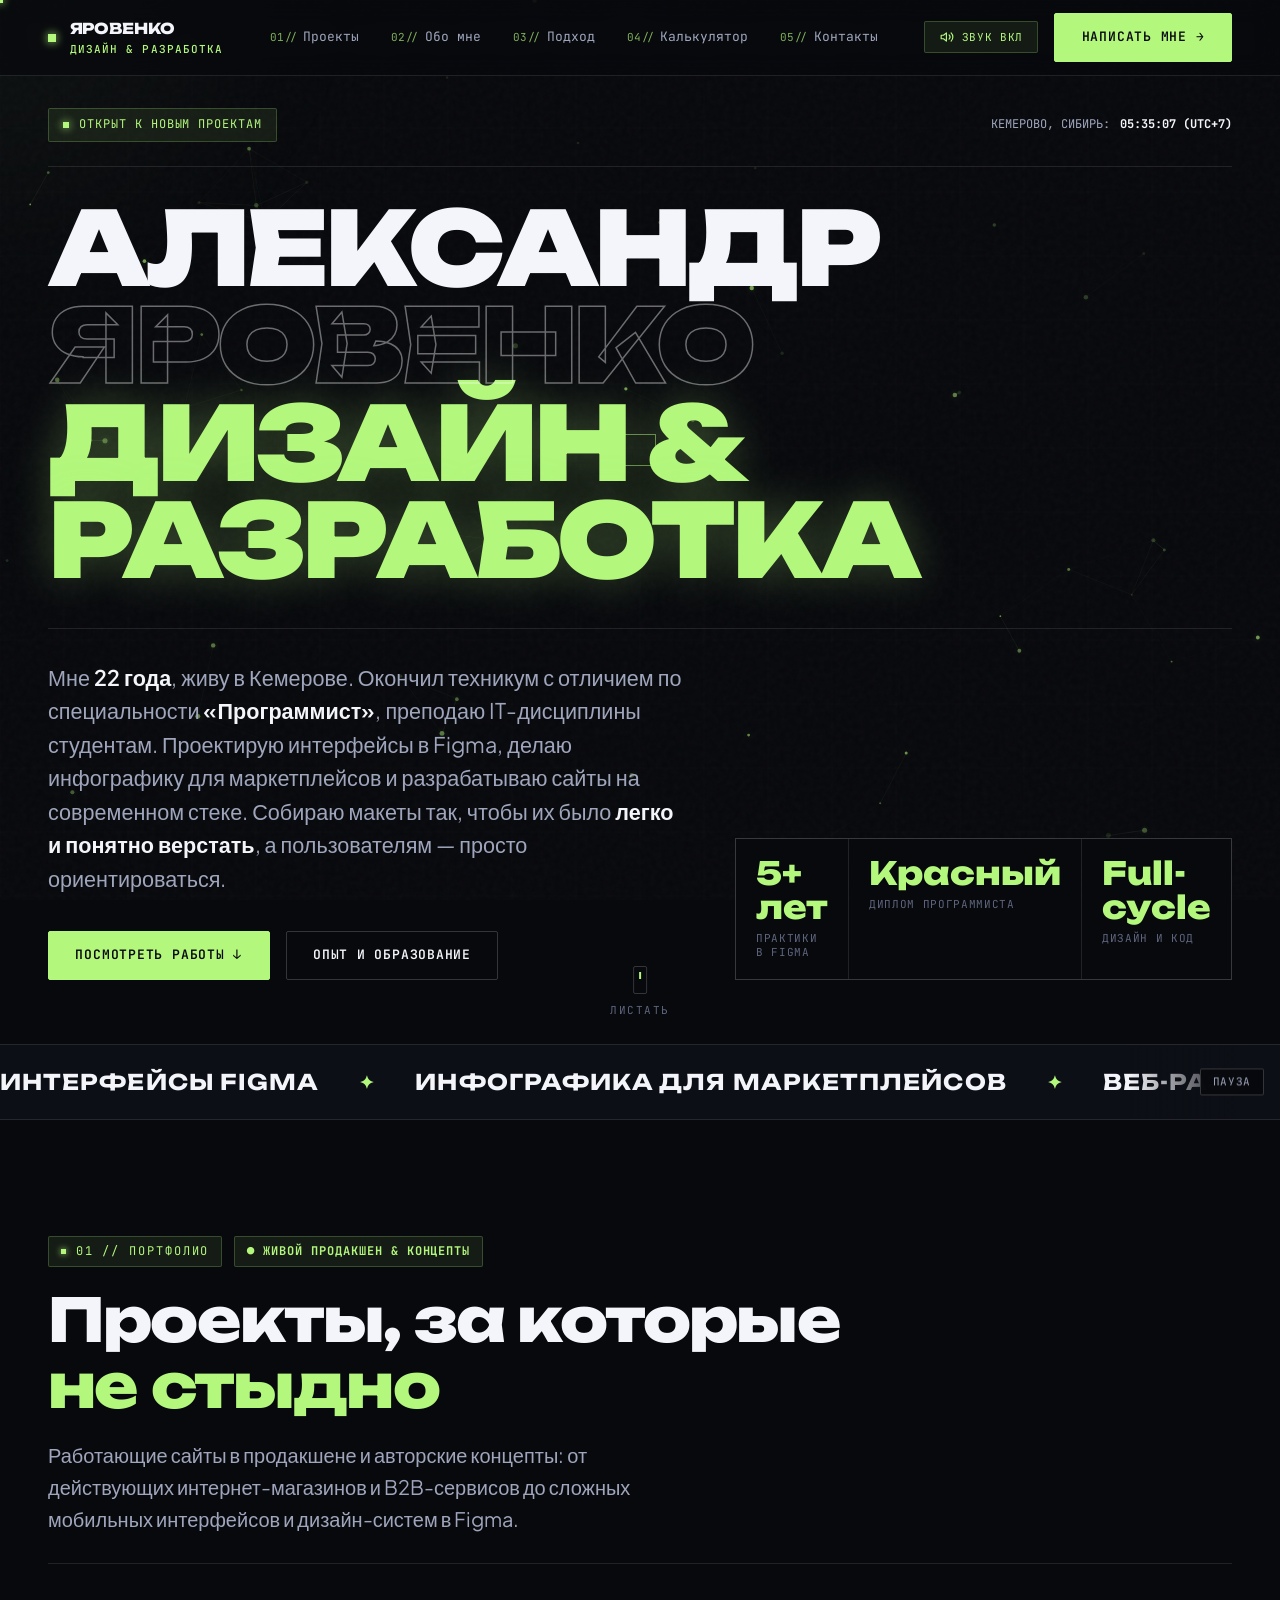
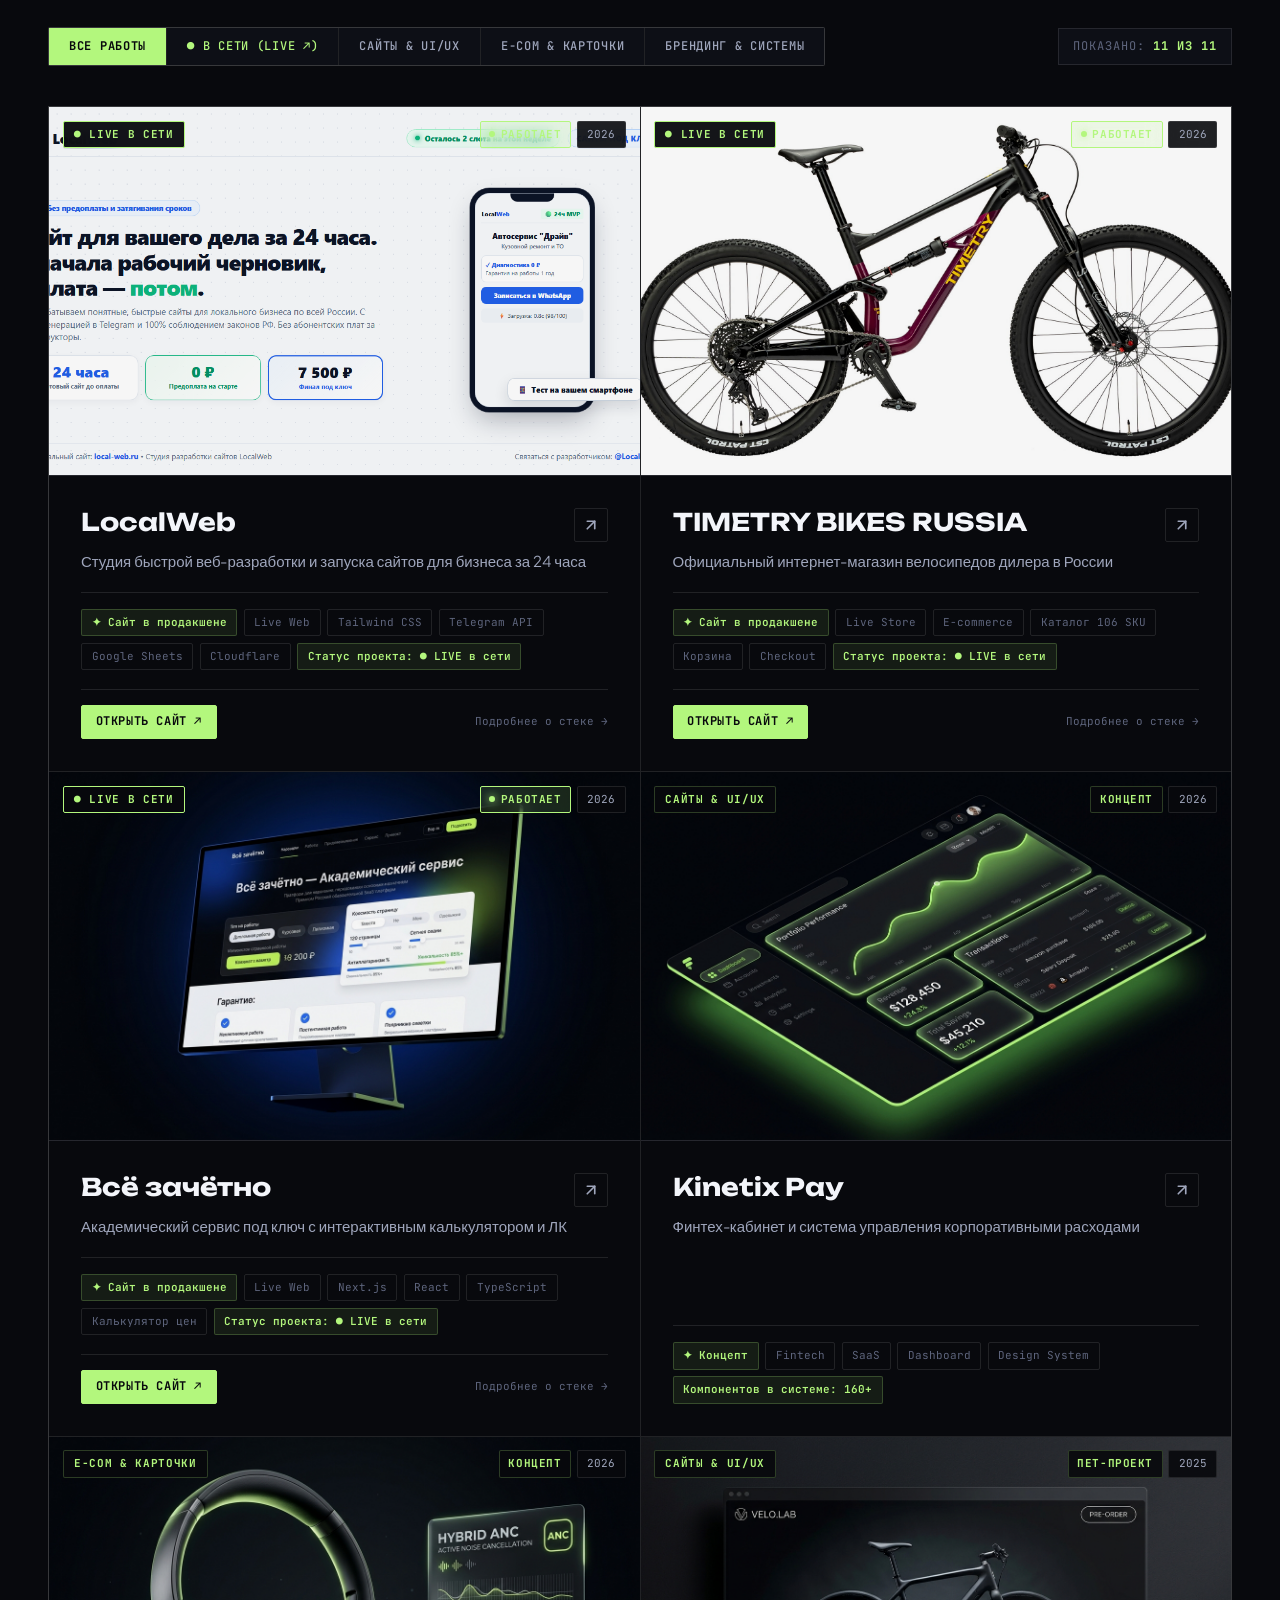
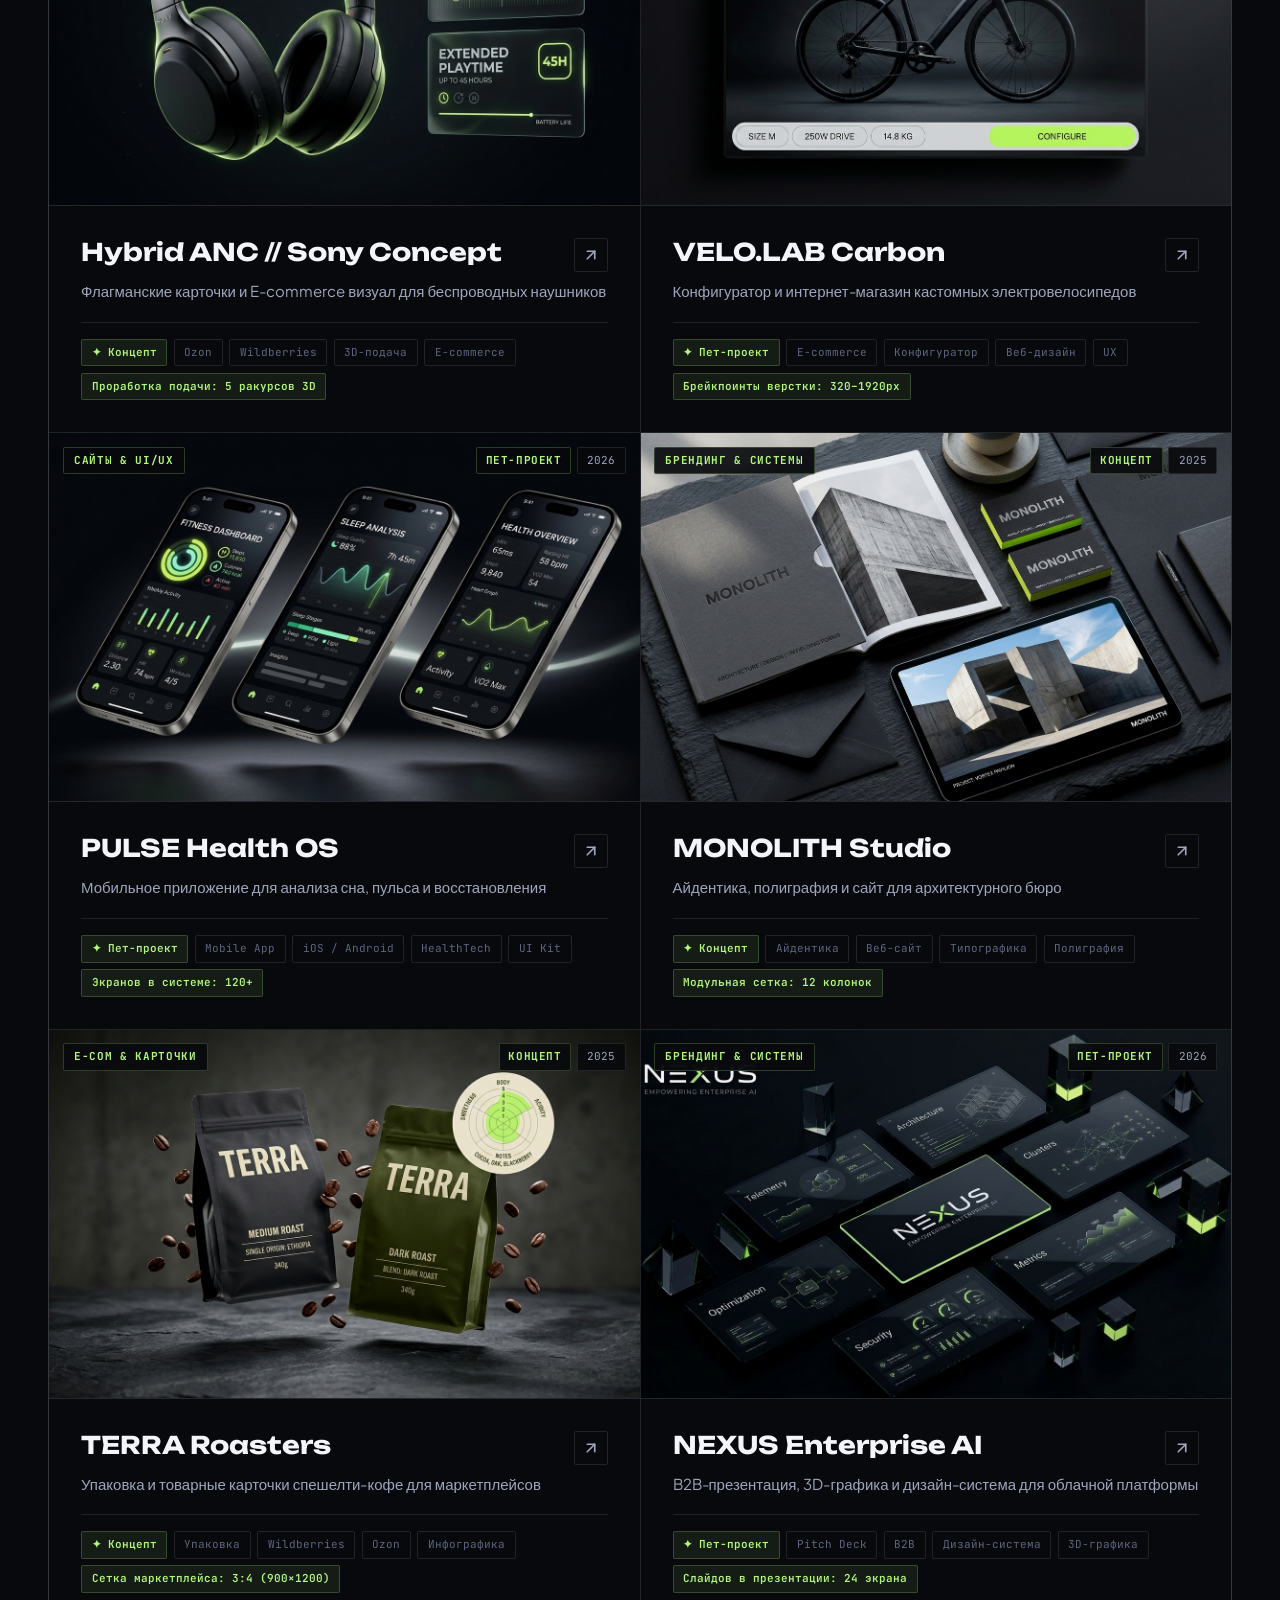
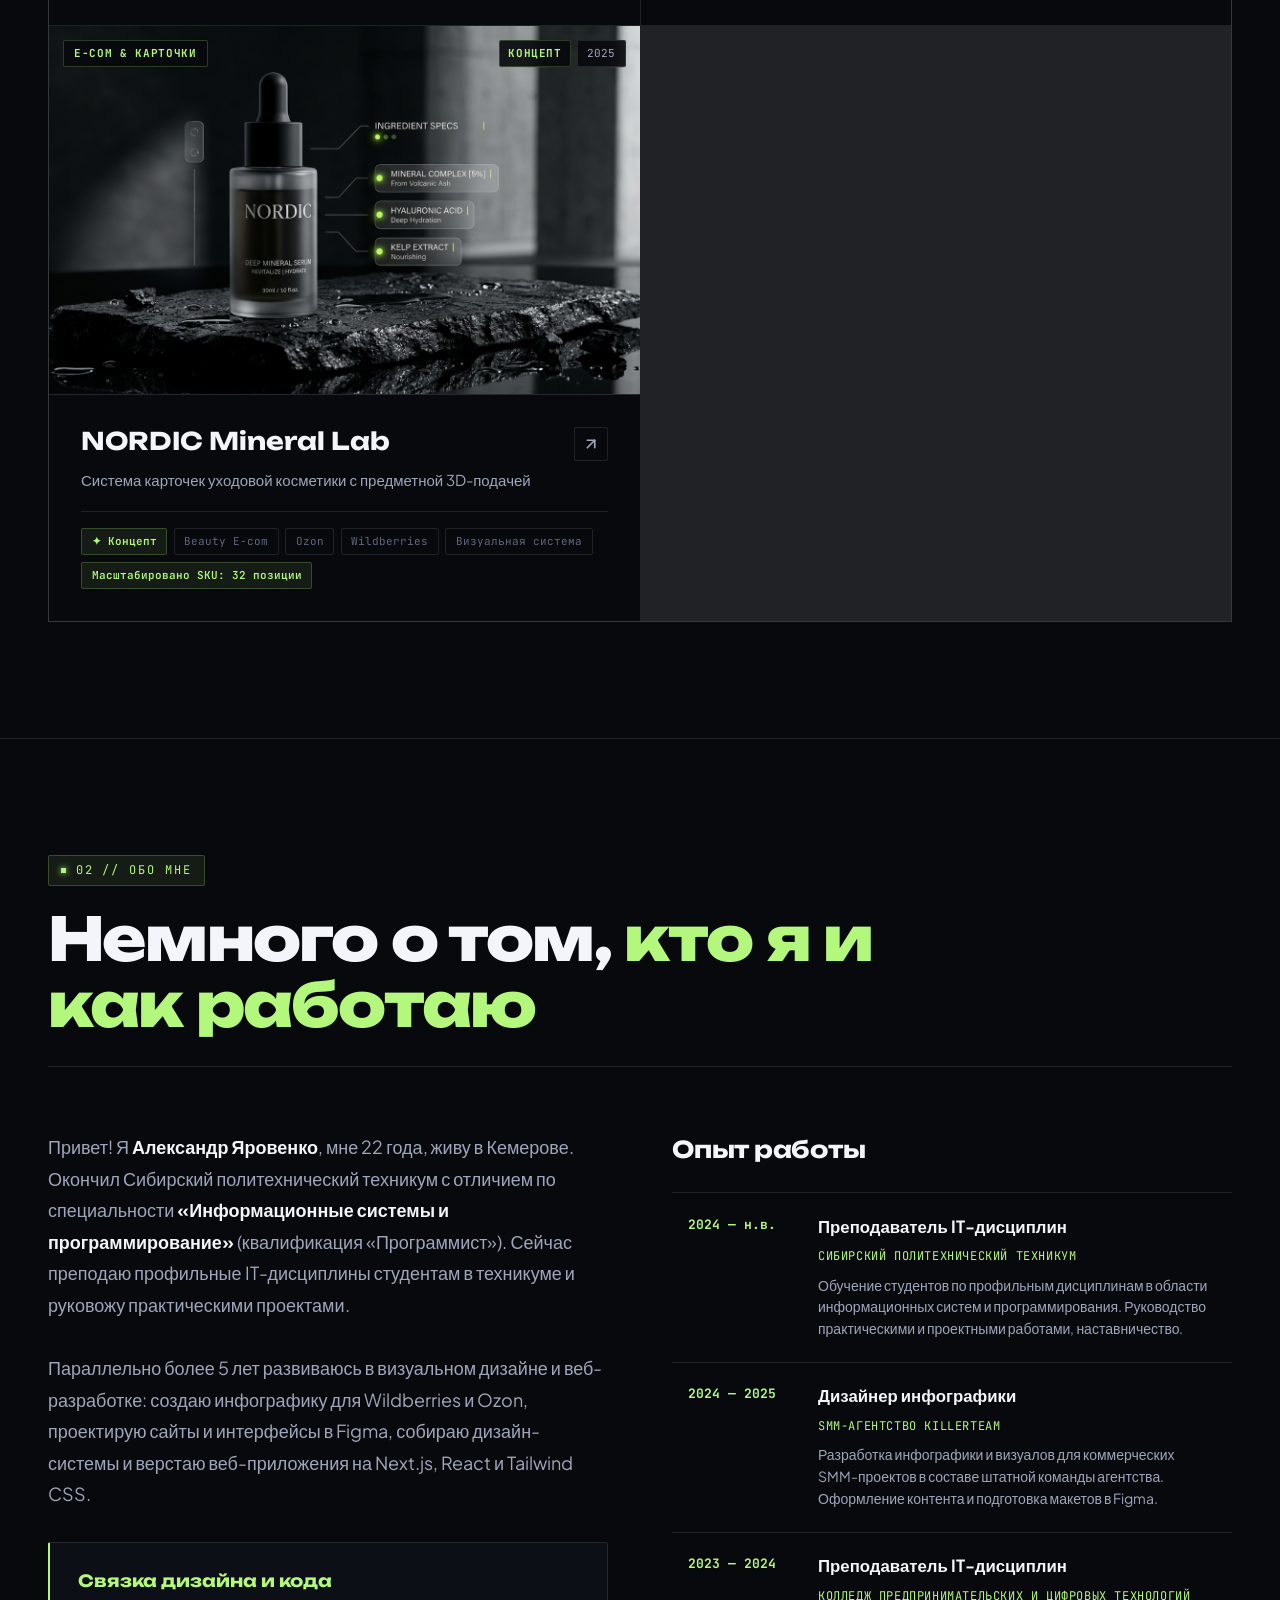
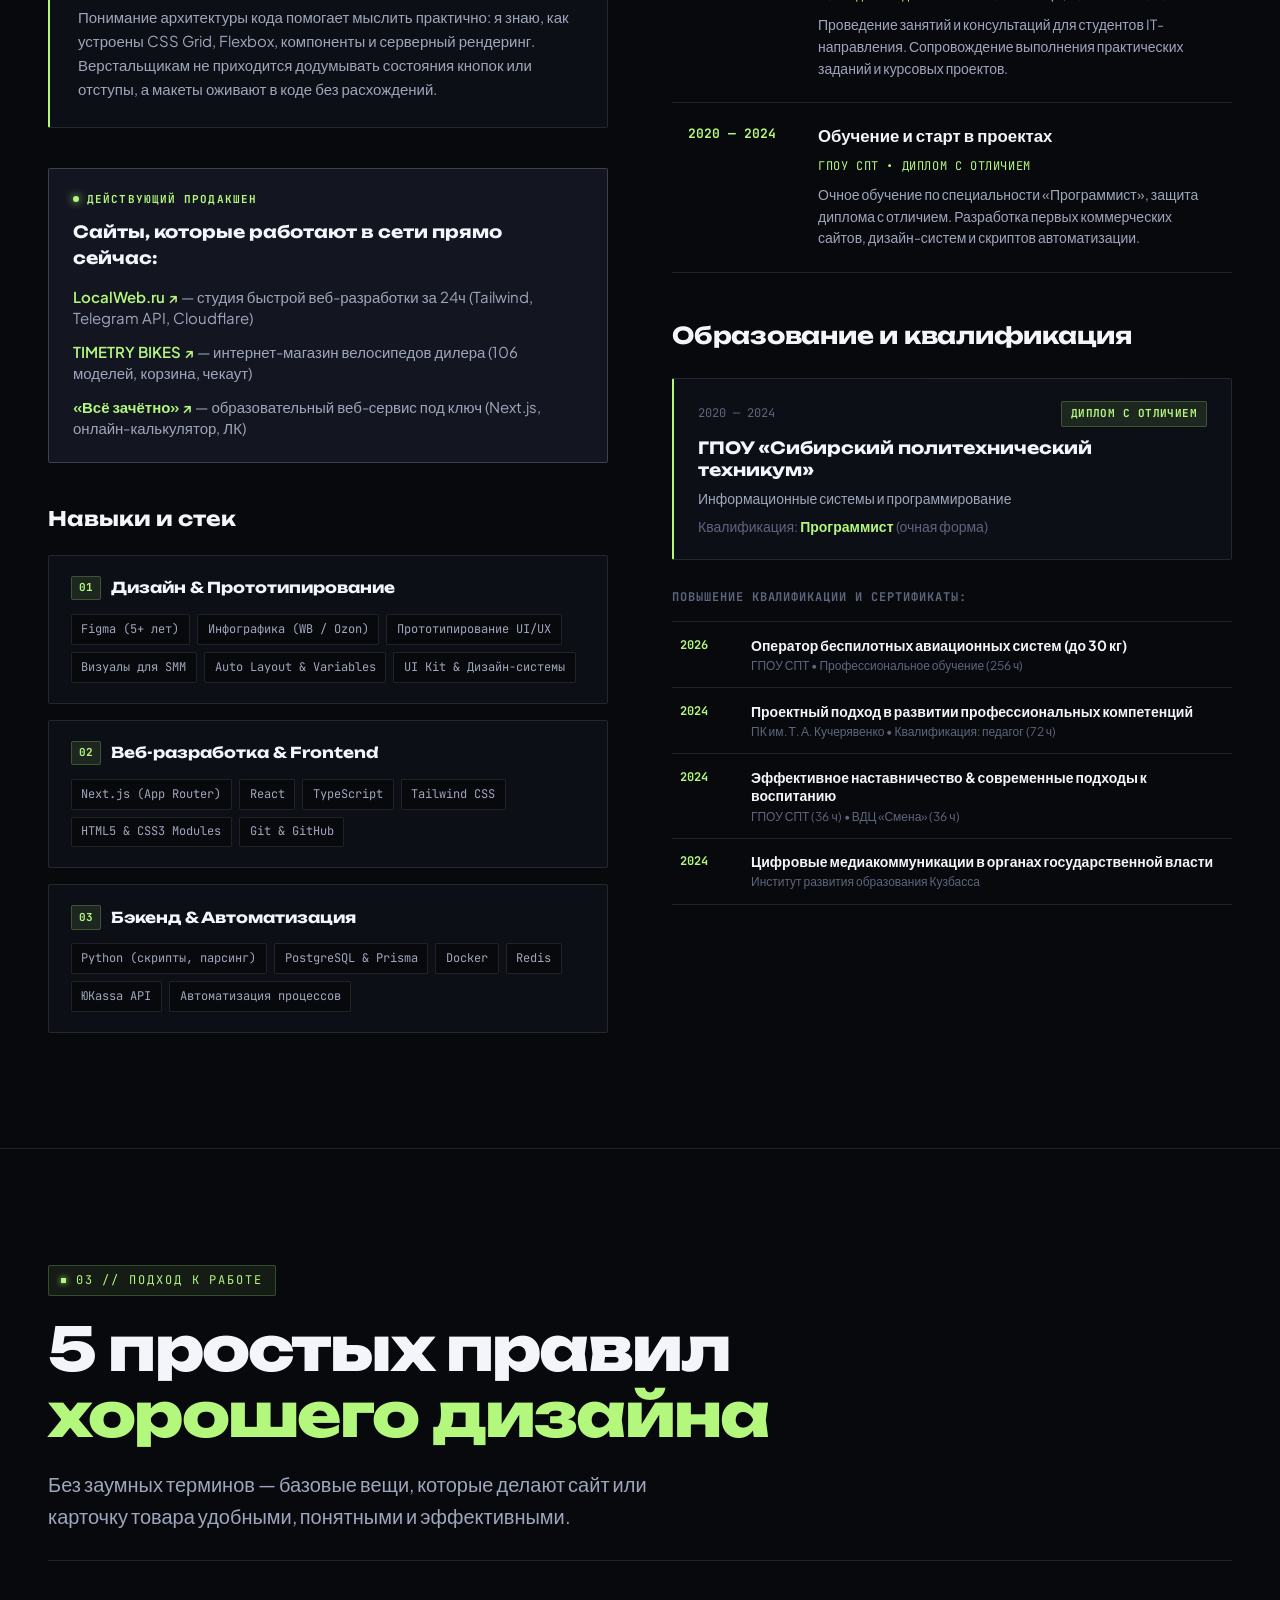
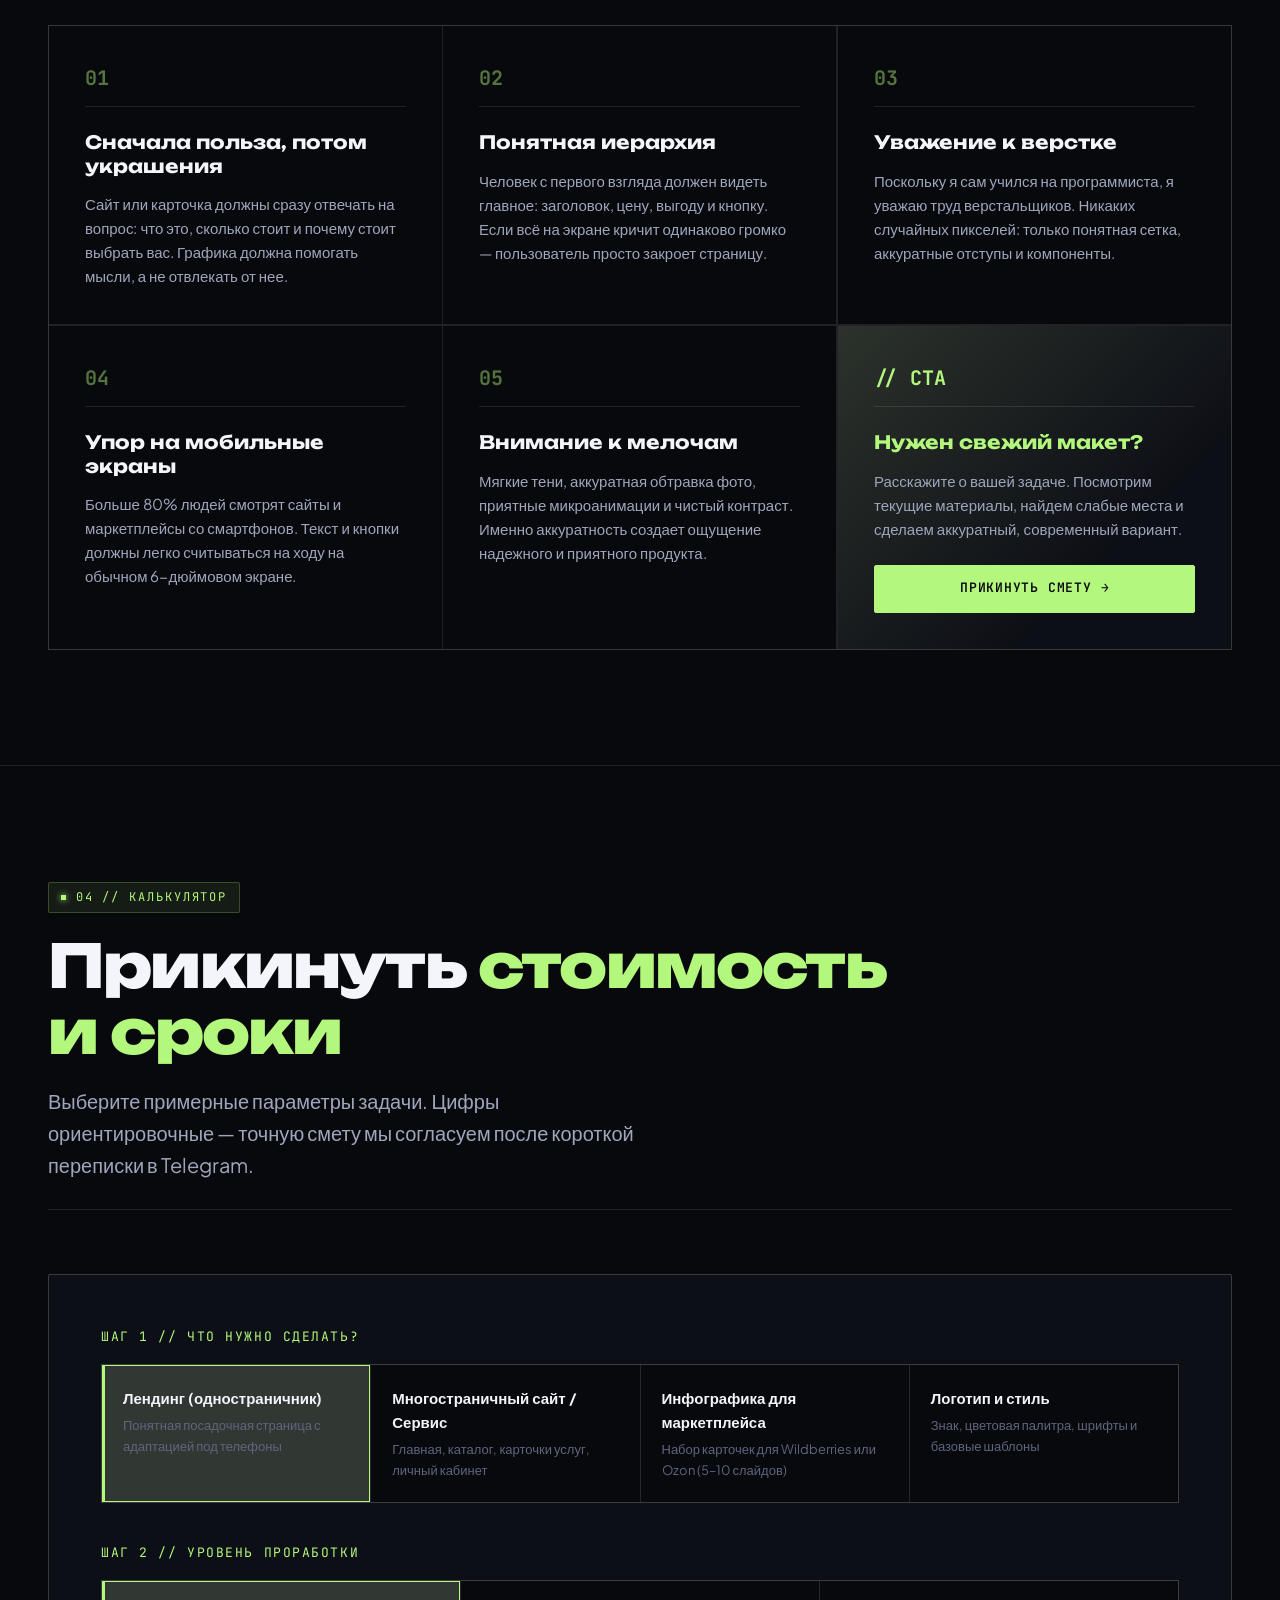
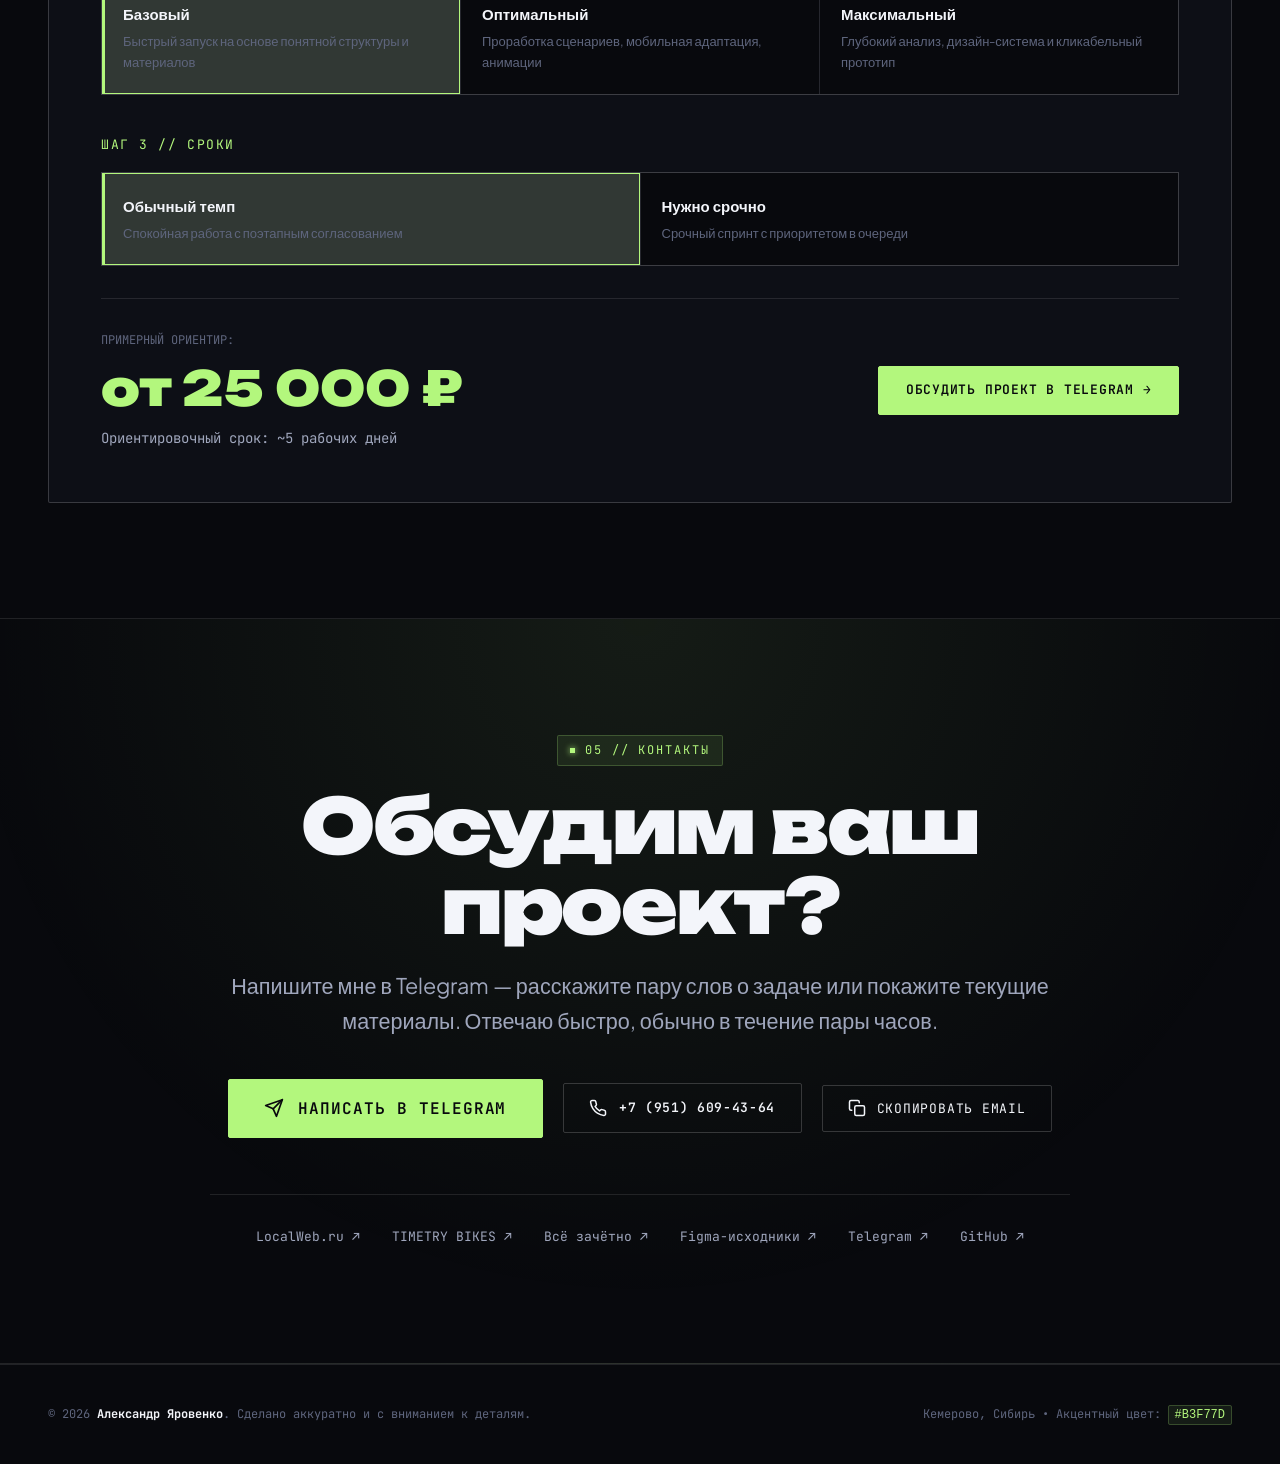
==== index.html @ 6d55c2ad "feat: integrate official resume data (experience, education, skills, contacts)" ====
<!DOCTYPE html>
<html lang="ru">
<head>
  <meta charset="UTF-8">
  <meta name="viewport" content="width=device-width, initial-scale=1.0">
  <title>Александр Яровенко — Дизайн &amp; Веб-разработка</title>
  <meta name="description" content="Портфолио Александра Яровенко (22 года, Кемерово). Проектирование интерфейсов в Figma, инфографика для маркетплейсов и веб-разработка на Next.js &amp; React. Диплом программиста с отличием.">
  <meta name="keywords" content="Александр Яровенко, веб-дизайн, разработка сайтов, Figma, инфографика маркетплейсы, Wildberries, Ozon, Next.js, React, UI UX">
  <meta name="theme-color" content="#08090D">
  
  <!-- Open Graph -->
  <meta property="og:title" content="Александр Яровенко — Дизайн &amp; Веб-разработка">
  <meta property="og:description" content="Проектирование интерфейсов в Figma, инфографика для маркетплейсов и веб-разработка на Next.js &amp; React. Действующие сайты в сети.">
  <meta property="og:type" content="website">

  <!-- Stylesheets -->
  <link rel="stylesheet" href="styles/main.css">
  <link rel="stylesheet" href="styles/components.css">
  <link rel="stylesheet" href="styles/animations.css">

  <!-- Favicon SVG -->
  <link rel="icon" type="image/svg+xml" href="data:image/svg+xml,%3Csvg xmlns='http://www.w3.org/2000/svg' viewBox='0 0 32 32'%3E%3Crect width='32' height='32' rx='2' fill='%2308090D' stroke='%23B3F77D' stroke-opacity='0.4'/%3E%3Crect x='10' y='10' width='12' height='12' fill='%23B3F77D'/%3E%3C/svg%3E">
</head>
<body>

  <!-- Scroll Progress Indicator -->
  <div class="scroll-progress" id="scroll-progress" aria-hidden="true"></div>

  <!-- Background Interactive Canvas & Ambience -->
  <canvas id="bg-canvas"></canvas>
  <div class="noise-overlay" aria-hidden="true"></div>
  <div class="ambient-glow" aria-hidden="true"></div>

  <!-- Custom Cursor Elements -->
  <div class="cursor-dot" aria-hidden="true"></div>
  <div class="cursor-outline" aria-hidden="true"></div>

  <div class="page-wrapper">

    <!-- 1. Site Header -->
    <header class="site-header">
      <div class="container header-container">
        <a href="#hero" class="brand-logo" aria-label="Александр Яровенко">
          <span class="brand-dot" aria-hidden="true"></span>
          <div class="brand-text">
            <span class="brand-name">ЯРОВЕНКО</span>
            <span class="brand-role">ДИЗАЙН &amp; РАЗРАБОТКА</span>
          </div>
        </a>

        <nav class="desktop-nav" aria-label="Основная навигация">
          <ul class="nav-menu">
            <li><a href="#works" class="nav-link"><span class="nav-num">01//</span>Проекты</a></li>
            <li><a href="#about" class="nav-link"><span class="nav-num">02//</span>Обо мне</a></li>
            <li><a href="#principles" class="nav-link"><span class="nav-num">03//</span>Подход</a></li>
            <li><a href="#calculator" class="nav-link"><span class="nav-num">04//</span>Калькулятор</a></li>
            <li><a href="#contact" class="nav-link"><span class="nav-num">05//</span>Контакты</a></li>
          </ul>
        </nav>

        <div class="header-actions">
          <button type="button" class="sfx-btn" id="sfx-toggle" aria-label="Переключить звуковые эффекты" aria-pressed="true">
            <svg width="14" height="14" viewBox="0 0 24 24" fill="none" stroke="currentColor" stroke-width="2" stroke-linecap="round" stroke-linejoin="round">
              <polygon points="11 5 6 9 2 9 2 15 6 15 11 19 11 5"></polygon>
              <path d="M15.54 8.46a5 5 0 0 1 0 7.07"></path>
              <path d="M19.07 4.93a10 10 0 0 1 0 14.14"></path>
            </svg>
            <span class="sfx-state">ЗВУК ВКЛ</span>
          </button>

          <a href="#contact" class="btn btn-primary">Написать мне →</a>

          <button type="button" class="mobile-nav-toggle" aria-label="Открыть мобильное меню" aria-expanded="false">
            <span></span>
            <span></span>
            <span></span>
          </button>
        </div>
      </div>
    </header>

    <!-- 2. Hero Section -->
    <section class="hero-section" id="hero">
      <div class="container">
        
        <div class="hero-meta-bar reveal-init">
          <div class="status-badge">
            <span class="status-dot"></span>
            <span>ОТКРЫТ К НОВЫМ ПРОЕКТАМ</span>
          </div>
          <div class="time-badge">
            <span>КЕМЕРОВО, СИБИРЬ:</span>
            <span class="time-val" id="live-time">Загрузка...</span>
          </div>
        </div>

        <div class="hero-title-wrap reveal-init delay-1">
          <h1 class="hero-headline">
            <span class="hero-line">АЛЕКСАНДР</span>
            <span class="hero-line outline-text glitch-hover" data-text="ЯРОВЕНКО">ЯРОВЕНКО</span>
            <span class="hero-line accent-text">ДИЗАЙН &amp; РАЗРАБОТКА</span>
          </h1>
        </div>

        <div class="hero-desc-grid reveal-init delay-2">
          <div class="hero-bio-col">
            <p class="hero-bio">
              Мне <strong>22 года</strong>, живу в Кемерове. Окончил техникум с отличием по специальности <strong>«Программист»</strong>, преподаю IT-дисциплины студентам. Проектирую интерфейсы в Figma, делаю инфографику для маркетплейсов и разрабатываю сайты на современном стеке. Собираю макеты так, чтобы их было <strong>легко и понятно верстать</strong>, а пользователям — просто ориентироваться.
            </p>
            <div class="hero-actions">
              <a href="#works" class="btn btn-primary">Посмотреть работы ↓</a>
              <a href="#about" class="btn btn-secondary">Опыт и образование</a>
            </div>
          </div>

          <div class="hero-stats-col">
            <div class="hero-stats-row">
              <div class="stat-item">
                <span class="stat-value">5+ лет</span>
                <span class="stat-label">Практики в Figma</span>
              </div>
              <div class="stat-item">
                <span class="stat-value">Красный</span>
                <span class="stat-label">Диплом программиста</span>
              </div>
              <div class="stat-item">
                <span class="stat-value">Full-cycle</span>
                <span class="stat-label">Дизайн и код</span>
              </div>
            </div>
          </div>
        </div>

        <div class="scroll-indicator" aria-hidden="true">
          <div class="mouse-icon">
            <div class="mouse-wheel"></div>
          </div>
          <span>ЛИСТАТЬ</span>
        </div>

      </div>
    </section>

    <!-- 3. Infinite Marquee Ticker -->
    <div class="marquee-container" id="marquee-container">
      <div class="marquee-track" aria-hidden="true">
        <div class="marquee-item">ИНТЕРФЕЙСЫ FIGMA <span class="separator">✦</span></div>
        <div class="marquee-item">ИНФОГРАФИКА ДЛЯ МАРКЕТПЛЕЙСОВ <span class="separator">✦</span></div>
        <div class="marquee-item">ВЕБ-РАЗРАБОТКА NEXT.JS &amp; REACT <span class="separator">✦</span></div>
        <div class="marquee-item">E-COMMERCE &amp; САЙТЫ <span class="separator">✦</span></div>
        <div class="marquee-item">АВТОМАТИЗАЦИЯ НА PYTHON <span class="separator">✦</span></div>
        <div class="marquee-item">ПРЕПОДАВАНИЕ IT-ДИСЦИПЛИН <span class="separator">✦</span></div>
        <div class="marquee-item">ПОНИМАНИЕ ВЕРСТКИ И БЭКЕНДА <span class="separator">✦</span></div>
        <!-- Duplicate for loop -->
        <div class="marquee-item">ИНТЕРФЕЙСЫ FIGMA <span class="separator">✦</span></div>
        <div class="marquee-item">ИНФОГРАФИКА ДЛЯ МАРКЕТПЛЕЙСОВ <span class="separator">✦</span></div>
        <div class="marquee-item">ВЕБ-РАЗРАБОТКА NEXT.JS &amp; REACT <span class="separator">✦</span></div>
        <div class="marquee-item">E-COMMERCE &amp; САЙТЫ <span class="separator">✦</span></div>
        <div class="marquee-item">АВТОМАТИЗАЦИЯ НА PYTHON <span class="separator">✦</span></div>
        <div class="marquee-item">ПРЕПОДАВАНИЕ IT-ДИСЦИПЛИН <span class="separator">✦</span></div>
        <div class="marquee-item">ПОНИМАНИЕ ВЕРСТКИ И БЭКЕНДА <span class="separator">✦</span></div>
      </div>
      <button type="button" class="marquee-pause-btn" id="marquee-toggle" aria-label="Поставить бегущую строку на паузу">Пауза</button>
    </div>

    <!-- 4. Selected Works -->
    <section class="section" id="works">
      <div class="container">
        
        <div class="section-header reveal-init">
          <div class="section-tag-row">
            <span class="section-tag">01 // Портфолио</span>
            <span class="portfolio-type-pill live-pill">● Живой продакшен &amp; Концепты</span>
          </div>
          <h2 class="section-title">Проекты, за которые <span class="text-accent">не стыдно</span></h2>
          <p class="section-subtitle">
            Работающие сайты в продакшене и авторские концепты: от действующих интернет-магазинов и B2B-сервисов до сложных мобильных интерфейсов и дизайн-систем в Figma.
          </p>
        </div>

        <div class="portfolio-controls reveal-init delay-1">
          <div class="filter-group" role="tablist" aria-label="Фильтрация проектов">
            <button type="button" class="filter-btn active" data-filter="all" role="tab" aria-selected="true">Все работы</button>
            <button type="button" class="filter-btn filter-btn-live" data-filter="live" role="tab" aria-selected="false">● В сети (Live ↗)</button>
            <button type="button" class="filter-btn" data-filter="ui-ux" role="tab" aria-selected="false">Сайты &amp; UI/UX</button>
            <button type="button" class="filter-btn" data-filter="infographics" role="tab" aria-selected="false">E-com &amp; Карточки</button>
            <button type="button" class="filter-btn" data-filter="branding" role="tab" aria-selected="false">Брендинг &amp; Системы</button>
          </div>

          <div class="portfolio-counter">
            Показано: <strong id="visible-count">11 из 11</strong>
          </div>
        </div>

        <!-- Cards Grid populated by JavaScript -->
        <div class="works-grid reveal-init delay-2" id="works-container">
          <!-- Populated from scripts/data.js -->
        </div>

      </div>
    </section>

    <!-- 5. About & Background Section -->
    <section class="section" id="about">
      <div class="container">
        
        <div class="section-header reveal-init">
          <span class="section-tag">02 // Обо мне</span>
          <h2 class="section-title">Немного о том, <span class="text-accent">кто я и как работаю</span></h2>
        </div>

        <div class="about-grid">
          
          <div class="about-left-col reveal-init">
            <p class="about-bio-text">
              Привет! Я <strong>Александр Яровенко</strong>, мне 22 года, живу в Кемерове. Окончил Сибирский политехнический техникум с отличием по специальности <strong>«Информационные системы и программирование»</strong> (квалификация «Программист»). Сейчас преподаю профильные IT-дисциплины студентам в техникуме и руковожу практическими проектами.
            </p>
            <p class="about-bio-text">
              Параллельно более 5 лет развиваюсь в визуальном дизайне и веб-разработке: создаю инфографику для Wildberries и Ozon, проектирую сайты и интерфейсы в Figma, собираю дизайн-системы и верстаю веб-приложения на Next.js, React и Tailwind CSS.
            </p>

            <div class="tech-edge-box">
              <h4>Связка дизайна и кода</h4>
              <p>
                Понимание архитектуры кода помогает мыслить практично: я знаю, как устроены CSS Grid, Flexbox, компоненты и серверный рендеринг. Верстальщикам не приходится додумывать состояния кнопок или отступы, а макеты оживают в коде без расхождений.
              </p>
            </div>

            <!-- Live Projects Highlight Box -->
            <div class="live-projects-box">
              <div class="live-box-header">
                <span class="live-dot"></span>
                <span class="live-box-badge">ДЕЙСТВУЮЩИЙ ПРОДАКШЕН</span>
              </div>
              <h4>Сайты, которые работают в сети прямо сейчас:</h4>
              <ul class="live-sites-list">
                <li>
                  <a href="https://local-web.ru/" target="_blank" rel="noopener noreferrer">
                    <strong>LocalWeb.ru ↗</strong> — студия быстрой веб-разработки за 24ч (Tailwind, Telegram API, Cloudflare)
                  </a>
                </li>
                <li>
                  <a href="https://local-web.ru/timetry/index.html" target="_blank" rel="noopener noreferrer">
                    <strong>TIMETRY BIKES ↗</strong> — интернет-магазин велосипедов дилера (106 моделей, корзина, чекаут)
                  </a>
                </li>
                <li>
                  <a href="https://vse-zachetno-mrrebrik.msk1.amvera.tech/" target="_blank" rel="noopener noreferrer">
                    <strong>«Всё зачётно» ↗</strong> — образовательный веб-сервис под ключ (Next.js, онлайн-калькулятор, ЛК)
                  </a>
                </li>
              </ul>
            </div>

            <!-- Real Skills & Tech Stack -->
            <div class="skills-block">
              <h4 class="section-subheading">Навыки и стек</h4>
              <div class="skills-categories-grid">
                
                <div class="skill-cat-card">
                  <div class="skill-cat-header">
                    <span class="skill-cat-badge">01</span>
                    <span class="skill-cat-title">Дизайн &amp; Прототипирование</span>
                  </div>
                  <div class="skill-tags-cloud">
                    <span class="skill-tag-item">Figma (5+ лет)</span>
                    <span class="skill-tag-item">Инфографика (WB / Ozon)</span>
                    <span class="skill-tag-item">Прототипирование UI/UX</span>
                    <span class="skill-tag-item">Визуалы для SMM</span>
                    <span class="skill-tag-item">Auto Layout &amp; Variables</span>
                    <span class="skill-tag-item">UI Kit &amp; Дизайн-системы</span>
                  </div>
                </div>

                <div class="skill-cat-card">
                  <div class="skill-cat-header">
                    <span class="skill-cat-badge">02</span>
                    <span class="skill-cat-title">Веб-разработка &amp; Frontend</span>
                  </div>
                  <div class="skill-tags-cloud">
                    <span class="skill-tag-item">Next.js (App Router)</span>
                    <span class="skill-tag-item">React</span>
                    <span class="skill-tag-item">TypeScript</span>
                    <span class="skill-tag-item">Tailwind CSS</span>
                    <span class="skill-tag-item">HTML5 &amp; CSS3 Modules</span>
                    <span class="skill-tag-item">Git &amp; GitHub</span>
                  </div>
                </div>

                <div class="skill-cat-card">
                  <div class="skill-cat-header">
                    <span class="skill-cat-badge">03</span>
                    <span class="skill-cat-title">Бэкенд &amp; Автоматизация</span>
                  </div>
                  <div class="skill-tags-cloud">
                    <span class="skill-tag-item">Python (скрипты, парсинг)</span>
                    <span class="skill-tag-item">PostgreSQL &amp; Prisma</span>
                    <span class="skill-tag-item">Docker</span>
                    <span class="skill-tag-item">Redis</span>
                    <span class="skill-tag-item">ЮKassa API</span>
                    <span class="skill-tag-item">Автоматизация процессов</span>
                  </div>
                </div>

              </div>
            </div>
          </div>

          <div class="about-right-col reveal-init delay-1">
            <h3 class="about-col-title">
              Опыт работы
            </h3>

            <div class="awards-timeline">
              <div class="award-item">
                <span class="award-year">2024 — н.в.</span>
                <div class="award-details">
                  <h5>Преподаватель IT-дисциплин</h5>
                  <span class="award-company">Сибирский политехнический техникум</span>
                  <p class="award-desc">
                    Обучение студентов по профильным дисциплинам в области информационных систем и программирования. Руководство практическими и проектными работами, наставничество.
                  </p>
                </div>
              </div>

              <div class="award-item">
                <span class="award-year">2024 — 2025</span>
                <div class="award-details">
                  <h5>Дизайнер инфографики</h5>
                  <span class="award-company">SMM-агентство KillerTeam</span>
                  <p class="award-desc">
                    Разработка инфографики и визуалов для коммерческих SMM-проектов в составе штатной команды агентства. Оформление контента и подготовка макетов в Figma.
                  </p>
                </div>
              </div>

              <div class="award-item">
                <span class="award-year">2023 — 2024</span>
                <div class="award-details">
                  <h5>Преподаватель IT-дисциплин</h5>
                  <span class="award-company">Колледж предпринимательских и цифровых технологий</span>
                  <p class="award-desc">
                    Проведение занятий и консультаций для студентов IT-направления. Сопровождение выполнения практических заданий и курсовых проектов.
                  </p>
                </div>
              </div>

              <div class="award-item">
                <span class="award-year">2020 — 2024</span>
                <div class="award-details">
                  <h5>Обучение и старт в проектах</h5>
                  <span class="award-company">ГПОУ СПТ • Диплом с отличием</span>
                  <p class="award-desc">
                    Очное обучение по специальности «Программист», защита диплома с отличием. Разработка первых коммерческих сайтов, дизайн-систем и скриптов автоматизации.
                  </p>
                </div>
              </div>
            </div>

            <!-- Education & Certifications -->
            <div class="education-block">
              <h3 class="about-col-title" style="margin-top: 2.75rem;">
                Образование и квалификация
              </h3>

              <div class="edu-card">
                <div class="edu-header">
                  <span class="edu-years">2020 — 2024</span>
                  <span class="edu-badge">Диплом с отличием</span>
                </div>
                <h4 class="edu-institution">ГПОУ «Сибирский политехнический техникум»</h4>
                <div class="edu-specialty">Информационные системы и программирование</div>
                <div class="edu-qualification">Квалификация: <strong>Программист</strong> (очная форма)</div>
              </div>

              <div class="cert-block">
                <h5 class="cert-heading">Повышение квалификации и сертификаты:</h5>
                <ul class="cert-list">
                  <li class="cert-item">
                    <span class="cert-year">2026</span>
                    <div class="cert-content">
                      <strong>Оператор беспилотных авиационных систем (до 30 кг)</strong>
                      <span>ГПОУ СПТ • Профессиональное обучение (256 ч)</span>
                    </div>
                  </li>
                  <li class="cert-item">
                    <span class="cert-year">2024</span>
                    <div class="cert-content">
                      <strong>Проектный подход в развитии профессиональных компетенций</strong>
                      <span>ПК им. Т. А. Кучерявенко • Квалификация: педагог (72 ч)</span>
                    </div>
                  </li>
                  <li class="cert-item">
                    <span class="cert-year">2024</span>
                    <div class="cert-content">
                      <strong>Эффективное наставничество &amp; современные подходы к воспитанию</strong>
                      <span>ГПОУ СПТ (36 ч) • ВДЦ «Смена» (36 ч)</span>
                    </div>
                  </li>
                  <li class="cert-item">
                    <span class="cert-year">2024</span>
                    <div class="cert-content">
                      <strong>Цифровые медиакоммуникации в органах государственной власти</strong>
                      <span>Институт развития образования Кузбасса</span>
                    </div>
                  </li>
                </ul>
              </div>
            </div>

          </div>

        </div>

      </div>
    </section>

    <!-- 6. Design Principles Section -->
    <section class="section" id="principles">
      <div class="container">
        
        <div class="section-header reveal-init">
          <span class="section-tag">03 // Подход к работе</span>
          <h2 class="section-title">5 простых правил <span class="text-accent">хорошего дизайна</span></h2>
          <p class="section-subtitle">
            Без заумных терминов — базовые вещи, которые делают сайт или карточку товара удобными, понятными и эффективными.
          </p>
        </div>

        <div class="principles-grid">
          
          <div class="principle-card reveal-init">
            <span class="principle-num">01</span>
            <h3 class="principle-title">Сначала польза, потом украшения</h3>
            <p class="principle-desc">
              Сайт или карточка должны сразу отвечать на вопрос: что это, сколько стоит и почему стоит выбрать вас. Графика должна помогать мысли, а не отвлекать от нее.
            </p>
          </div>

          <div class="principle-card reveal-init delay-1">
            <span class="principle-num">02</span>
            <h3 class="principle-title">Понятная иерархия</h3>
            <p class="principle-desc">
              Человек с первого взгляда должен видеть главное: заголовок, цену, выгоду и кнопку. Если всё на экране кричит одинаково громко — пользователь просто закроет страницу.
            </p>
          </div>

          <div class="principle-card reveal-init delay-2">
            <span class="principle-num">03</span>
            <h3 class="principle-title">Уважение к верстке</h3>
            <p class="principle-desc">
              Поскольку я сам учился на программиста, я уважаю труд верстальщиков. Никаких случайных пикселей: только понятная сетка, аккуратные отступы и компоненты.
            </p>
          </div>

          <div class="principle-card reveal-init">
            <span class="principle-num">04</span>
            <h3 class="principle-title">Упор на мобильные экраны</h3>
            <p class="principle-desc">
              Больше 80% людей смотрят сайты и маркетплейсы со смартфонов. Текст и кнопки должны легко считываться на ходу на обычном 6-дюймовом экране.
            </p>
          </div>

          <div class="principle-card reveal-init delay-1">
            <span class="principle-num">05</span>
            <h3 class="principle-title">Внимание к мелочам</h3>
            <p class="principle-desc">
              Мягкие тени, аккуратная обтравка фото, приятные микроанимации и чистый контраст. Именно аккуратность создает ощущение надежного и приятного продукта.
            </p>
          </div>

          <div class="principle-card cta-card reveal-init delay-2">
            <span class="principle-num" style="color: var(--accent);">// CTA</span>
            <h3 class="principle-title" style="color: var(--accent);">Нужен свежий макет?</h3>
            <p class="principle-desc">
              Расскажите о вашей задаче. Посмотрим текущие материалы, найдем слабые места и сделаем аккуратный, современный вариант.
            </p>
            <div style="margin-top: auto; padding-top: 1.5rem;">
              <a href="#calculator" class="btn btn-primary" style="width: 100%;">Прикинуть смету →</a>
            </div>
          </div>

        </div>

      </div>
    </section>

    <!-- 7. Interactive Cost Calculator -->
    <section class="section" id="calculator">
      <div class="container">
        
        <div class="section-header reveal-init">
          <span class="section-tag">04 // Калькулятор</span>
          <h2 class="section-title">Прикинуть <span class="text-accent">стоимость и сроки</span></h2>
          <p class="section-subtitle">
            Выберите примерные параметры задачи. Цифры ориентировочные — точную смету мы согласуем после короткой переписки в Telegram.
          </p>
        </div>

        <div class="calculator-card reveal-init delay-1">
          <form id="project-calculator" onsubmit="event.preventDefault();">
            <div class="calc-steps">
              
              <!-- Step 1: Service Type -->
              <div class="calc-step">
                <span class="calc-step-title">Шаг 1 // Что нужно сделать?</span>
                <div class="calc-options-grid">
                  <label class="calc-option-label">
                    <input type="radio" name="service" value="landing" data-name="Лендинг (одностраничник)" data-price="25000" data-days="5" checked>
                    <div class="calc-option-box">
                      <span class="opt-name">Лендинг (одностраничник)</span>
                      <span class="opt-desc">Понятная посадочная страница с адаптацией под телефоны</span>
                    </div>
                  </label>

                  <label class="calc-option-label">
                    <input type="radio" name="service" value="service" data-name="Многостраничный сайт или сервис" data-price="55000" data-days="12">
                    <div class="calc-option-box">
                      <span class="opt-name">Многостраничный сайт / Сервис</span>
                      <span class="opt-desc">Главная, каталог, карточки услуг, личный кабинет</span>
                    </div>
                  </label>

                  <label class="calc-option-label">
                    <input type="radio" name="service" value="marketplace" data-name="Инфографика для маркетплейса" data-price="15000" data-days="3">
                    <div class="calc-option-box">
                      <span class="opt-name">Инфографика для маркетплейса</span>
                      <span class="opt-desc">Набор карточек для Wildberries или Ozon (5–10 слайдов)</span>
                    </div>
                  </label>

                  <label class="calc-option-label">
                    <input type="radio" name="service" value="branding" data-name="Логотип и фирменный стиль" data-price="35000" data-days="8">
                    <div class="calc-option-box">
                      <span class="opt-name">Логотип и стиль</span>
                      <span class="opt-desc">Знак, цветовая палитра, шрифты и базовые шаблоны</span>
                    </div>
                  </label>
                </div>
              </div>

              <!-- Step 2: Complexity / Scope -->
              <div class="calc-step">
                <span class="calc-step-title">Шаг 2 // Уровень проработки</span>
                <div class="calc-options-grid">
                  <label class="calc-option-label">
                    <input type="radio" name="scope" value="standard" data-name="Базовый вариант" data-multiplier="1.0" data-days-mult="1.0" checked>
                    <div class="calc-option-box">
                      <span class="opt-name">Базовый</span>
                      <span class="opt-desc">Быстрый запуск на основе понятной структуры и материалов</span>
                    </div>
                  </label>

                  <label class="calc-option-label">
                    <input type="radio" name="scope" value="pro" data-name="Оптимальный (с анимациями и UI-китом)" data-multiplier="1.4" data-days-mult="1.3">
                    <div class="calc-option-box">
                      <span class="opt-name">Оптимальный</span>
                      <span class="opt-desc">Проработка сценариев, мобильная адаптация, анимации</span>
                    </div>
                  </label>

                  <label class="calc-option-label">
                    <input type="radio" name="scope" value="turnkey" data-name="Максимальный (под ключ с прототипом)" data-multiplier="1.9" data-days-mult="1.7">
                    <div class="calc-option-box">
                      <span class="opt-name">Максимальный</span>
                      <span class="opt-desc">Глубокий анализ, дизайн-система и кликабельный прототип</span>
                    </div>
                  </label>
                </div>
              </div>

              <!-- Step 3: Urgency -->
              <div class="calc-step">
                <span class="calc-step-title">Шаг 3 // Сроки</span>
                <div class="calc-options-grid">
                  <label class="calc-option-label">
                    <input type="radio" name="urgency" value="normal" data-name="Обычный темп" data-multiplier="1.0" data-days-urgency="1.0" checked>
                    <div class="calc-option-box">
                      <span class="opt-name">Обычный темп</span>
                      <span class="opt-desc">Спокойная работа с поэтапным согласованием</span>
                    </div>
                  </label>

                  <label class="calc-option-label">
                    <input type="radio" name="urgency" value="urgent" data-name="Нужно срочно" data-multiplier="1.3" data-days-urgency="0.6">
                    <div class="calc-option-box">
                      <span class="opt-name">Нужно срочно</span>
                      <span class="opt-desc">Срочный спринт с приоритетом в очереди</span>
                    </div>
                  </label>
                </div>
              </div>

            </div>

            <div class="calc-summary-row">
              <div class="calc-price-col">
                <span class="calc-price-label">Примерный ориентир:</span>
                <span class="calc-price-val" id="calc-price-output">от 25 000 ₽</span>
                <span class="calc-time-val" id="calc-time-output">Ориентировочный срок: ~5 рабочих дней</span>
              </div>

              <div class="calc-actions">
                <a href="https://t.me/MrRebrik" target="_blank" rel="noopener noreferrer" class="btn btn-primary" id="calc-send-telegram">
                  Обсудить проект в Telegram →
                </a>
              </div>
            </div>
          </form>
        </div>

      </div>
    </section>

    <!-- 8. Contact Section -->
    <section class="section contact-section" id="contact">
      <div class="container">
        
        <div class="contact-card-hero reveal-init">
          <span class="section-tag">05 // Контакты</span>
          <h2 class="contact-hero-title">
            Обсудим <span class="text-accent">ваш проект?</span>
          </h2>
          <p class="contact-hero-desc">
            Напишите мне в Telegram — расскажите пару слов о задаче или покажите текущие материалы. Отвечаю быстро, обычно в течение пары часов.
          </p>

          <div class="contact-buttons-row">
            <a href="https://t.me/MrRebrik" target="_blank" rel="noopener noreferrer" class="btn btn-primary" style="font-size: 1rem; padding: 1rem 2.2rem;">
              <svg width="20" height="20" viewBox="0 0 24 24" fill="none" stroke="currentColor" stroke-width="2" stroke-linecap="round" stroke-linejoin="round" style="margin-right: 0.25rem;">
                <line x1="22" y1="2" x2="11" y2="13"></line>
                <polygon points="22 2 15 22 11 13 2 9 22 2"></polygon>
              </svg>
              Написать в Telegram
            </a>

            <a href="tel:+79516094364" class="btn btn-secondary contact-phone-btn" title="Позвонить Александру">
              <svg width="18" height="18" viewBox="0 0 24 24" fill="none" stroke="currentColor" stroke-width="2" stroke-linecap="round" stroke-linejoin="round" style="margin-right: 0.25rem;">
                <path d="M22 16.92v3a2 2 0 0 1-2.18 2 19.79 19.79 0 0 1-8.63-3.07 19.5 19.5 0 0 1-6-6 19.79 19.79 0 0 1-3.07-8.67A2 2 0 0 1 4.11 2h3a2 2 0 0 1 2 1.72 12.84 12.84 0 0 0 .7 2.81 2 2 0 0 1-.45 2.11L8.09 9.91a16 16 0 0 0 6 6l1.27-1.27a2 2 0 0 1 2.11-.45 12.84 12.84 0 0 0 2.81.7A2 2 0 0 1 22 16.92z"></path>
              </svg>
              +7 (951) 609-43-64
            </a>

            <button type="button" class="copy-email-btn" id="copy-email-btn" data-email="Sanya.yarovenko.90@gmail.com">
              <svg width="18" height="18" viewBox="0 0 24 24" fill="none" stroke="currentColor" stroke-width="2" stroke-linecap="round" stroke-linejoin="round">
                <rect x="9" y="9" width="13" height="13" rx="2" ry="2"></rect>
                <path d="M5 15H4a2 2 0 0 1-2-2V4a2 2 0 0 1 2-2h9a2 2 0 0 1 2 2v1"></path>
              </svg>
              <span>Скопировать Email</span>
            </button>
          </div>

          <div class="social-links-row">
            <a href="https://local-web.ru/" target="_blank" rel="noopener noreferrer" class="social-link" title="Студия веб-разработки LocalWeb">
              <span>LocalWeb.ru ↗</span>
            </a>
            <a href="https://local-web.ru/timetry/index.html" target="_blank" rel="noopener noreferrer" class="social-link" title="Интернет-магазин TIMETRY BIKES">
              <span>TIMETRY BIKES ↗</span>
            </a>
            <a href="https://vse-zachetno-mrrebrik.msk1.amvera.tech/" target="_blank" rel="noopener noreferrer" class="social-link" title="Академический сервис Всё зачётно">
              <span>Всё зачётно ↗</span>
            </a>
            <a href="https://www.figma.com/design/bFgFPTC7WTq4bMZL28wpkm" target="_blank" rel="noopener noreferrer" class="social-link">
              <span>Figma-исходники ↗</span>
            </a>
            <a href="https://t.me/MrRebrik" target="_blank" rel="noopener noreferrer" class="social-link">
              <span>Telegram ↗</span>
            </a>
            <a href="https://github.com/MrRebrik28" target="_blank" rel="noopener noreferrer" class="social-link">
              <span>GitHub ↗</span>
            </a>
          </div>
        </div>

      </div>
    </section>

    <!-- 9. Site Footer -->
    <footer class="site-footer">
      <div class="container footer-container">
        <div class="footer-copy">
          © 2026 <strong>Александр Яровенко</strong>. Сделано аккуратно и с вниманием к деталям.
        </div>
        <div class="footer-meta">
          Кемерово, Сибирь • Акцентный цвет: <code style="color: var(--accent); background: rgba(179,247,125,0.08); padding: 2px 6px; border: 1px solid var(--accent-border); border-radius: 2px;">#B3F77D</code>
        </div>
      </div>
    </footer>

  </div>

  <!-- Modern Native Project Dialog Modal -->
  <dialog id="project-modal" aria-labelledby="modal-title" closedby="any">
    <div class="modal-inner-scroll">
      
      <div class="modal-header-bar">
        <div class="modal-badge-row">
          <span class="section-tag" id="modal-category-badge" style="margin-bottom: 0;">Категория</span>
          <span class="tag-pill tag-pill-type" id="modal-type-badge">Авторский концепт</span>
          <span class="tag-pill" id="modal-year-badge">2026</span>
        </div>
        <button type="button" class="modal-close-btn" id="modal-close-btn" aria-label="Закрыть окно">
          <svg width="20" height="20" viewBox="0 0 24 24" fill="none" stroke="currentColor" stroke-width="2.2" stroke-linecap="round" stroke-linejoin="round">
            <line x1="18" y1="6" x2="6" y2="18"></line>
            <line x1="6" y1="6" x2="18" y2="18"></line>
          </svg>
        </button>
      </div>

      <div class="modal-hero-image">
        <img id="modal-image" src="" alt="Изображение проекта" loading="eager">
      </div>

      <div class="modal-meta-grid">
        <div class="meta-block">
          <span class="meta-label">Формат проекта</span>
          <span class="meta-val" id="modal-client">—</span>
        </div>
        <div class="meta-block">
          <span class="meta-label">Роль в проекте</span>
          <span class="meta-val" id="modal-role">Дизайнер</span>
        </div>
        <div class="meta-block">
          <span class="meta-label">Год</span>
          <span class="meta-val" id="modal-year">2026</span>
        </div>
        <div class="meta-block">
          <span class="meta-label">Инструменты</span>
          <span class="meta-val" id="modal-tools">Figma, Photoshop</span>
        </div>
      </div>

      <div class="modal-content-grid">
        <div class="modal-left-body">
          <!-- Live Production Banner -->
          <div class="modal-live-banner" id="modal-live-banner" style="display: none;">
            <div class="live-info">
              <span class="live-dot"></span>
              <div>
                <strong>Сайт работает в продакшене:</strong>
                <a id="modal-live-link" href="#" target="_blank" rel="noopener noreferrer" class="live-url-link">https://... ↗</a>
              </div>
            </div>
            <a id="modal-live-launch-btn" href="#" target="_blank" rel="noopener noreferrer" class="btn btn-primary btn-sm">
              Открыть сайт ↗
            </a>
          </div>

          <!-- Concept Notice Banner -->
          <div class="modal-concept-banner" id="modal-concept-banner">
            <span class="concept-icon">✦</span>
            <div class="concept-text">
              <strong>Авторский концепт / пет-проект.</strong> Проект разработан для демонстрации реальной продуктовой логики, структуры компонентов в Figma и адаптивной верстки.
            </div>
          </div>
          <h3 class="modal-body-title" id="modal-title">Название проекта</h3>
          <p class="modal-tagline" id="modal-tagline">Кратко о проекте</p>
          <p class="modal-desc" id="modal-desc">Описание задачи и процесса...</p>

          <div class="modal-highlights">
            <h4>Что сделано по дизайну:</h4>
            <ul class="highlights-list" id="modal-highlights-list">
              <!-- Injected by JS -->
            </ul>
          </div>
        </div>

        <div class="modal-right-body">
          <div class="modal-results-card">
            <h4>
              <svg width="18" height="18" viewBox="0 0 24 24" fill="none" stroke="var(--accent)" stroke-width="2" stroke-linecap="round" stroke-linejoin="round">
                <polyline points="23 6 13.5 15.5 8.5 10.5 1 18"></polyline>
                <polyline points="17 6 23 6 23 12"></polyline>
              </svg>
              Результаты
            </h4>
            <div id="modal-results-container">
              <!-- Injected by JS -->
            </div>
          </div>
        </div>
      </div>

      <div class="modal-footer-cta">
        <a href="#" target="_blank" rel="noopener noreferrer" class="btn btn-accent-outline" id="modal-live-direct-btn" style="display: none;">
          Открыть сайт в новой вкладке ↗
        </a>
        <button type="button" class="btn btn-secondary" id="modal-copy-link-btn">
          Скопировать ссылку на кейс
        </button>
        <a href="https://t.me/MrRebrik" target="_blank" rel="noopener noreferrer" class="btn btn-primary" id="modal-discuss-btn">
          Обсудить похожую задачу →
        </a>
      </div>

    </div>
  </dialog>

  <!-- Toast Notification Container -->
  <div class="toast-notice" id="toast-notice" role="status" aria-live="polite">
    <svg width="18" height="18" viewBox="0 0 24 24" fill="none" stroke="currentColor" stroke-width="2.5" stroke-linecap="round" stroke-linejoin="round">
      <polyline points="20 6 9 17 4 12"></polyline>
    </svg>
    <span class="toast-msg">Email скопирован в буфер обмена</span>
  </div>

  <!-- JavaScript Modules -->
  <script src="scripts/data.js"></script>
  <script src="scripts/canvas-bg.js"></script>
  <script src="scripts/sound-fx.js"></script>
  <script src="scripts/main.js"></script>
</body>
</html>
---- styles/main.css ----
/* ==========================================================================
   ALEXANDER YAROVENKO - PORTFOLIO DESIGN SYSTEM
   Dark luxury cyber-aesthetic with electric neon lime accent (#B3F77D)
   ========================================================================== */

@import url('https://fonts.googleapis.com/css2?family=JetBrains+Mono:wght@400;500;700&family=Plus+Jakarta+Sans:wght@300;400;500;600;700;800&family=Syne:wght@700;800&family=Unbounded:wght@400;600;700;900&display=swap');

:root {
  /* Core Color Palette */
  --bg-primary: #08090D;
  --bg-secondary: #0D0F16;
  --bg-tertiary: #131620;
  --bg-glass: rgba(16, 19, 28, 0.72);
  --bg-glass-card: rgba(18, 22, 32, 0.65);
  --bg-glass-elevated: rgba(22, 27, 40, 0.88);

  /* Signature Accent */
  --accent: #B3F77D;
  --accent-rgb: 179, 247, 125;
  --accent-light: #caff98;
  --accent-dark: #8ad64f;
  --accent-glow: rgba(179, 247, 125, 0.28);
  --accent-subtle: rgba(179, 247, 125, 0.08);
  --accent-border: rgba(179, 247, 125, 0.22);

  /* Typography Colors */
  --text-primary: #F3F5FA;
  --text-secondary: #9FA6BC;
  --text-muted: #5E657D;
  --text-inverse: #08090D;

  /* Borders & Hairlines */
  --border-subtle: rgba(255, 255, 255, 0.10);
  --border-medium: rgba(255, 255, 255, 0.18);
  --border-active: rgba(179, 247, 125, 0.48);

  /* Typography Stacks */
  --font-display: 'Unbounded', sans-serif;
  --font-heading: 'Syne', sans-serif;
  --font-body: 'Plus Jakarta Sans', sans-serif;
  --font-mono: 'JetBrains Mono', monospace;

  /* Shadows */
  --shadow-sm: 0 4px 16px rgba(0, 0, 0, 0.4);
  --shadow-lg: 0 16px 48px rgba(0, 0, 0, 0.6);
  --shadow-neon: 0 0 28px rgba(179, 247, 125, 0.16);
  --shadow-neon-sm: 0 0 12px rgba(179, 247, 125, 0.24);

  /* Transitions & Animation Easing */
  --ease-out-expo: cubic-bezier(0.16, 1, 0.3, 1);
  --ease-spring: cubic-bezier(0.34, 1.56, 0.64, 1);
  --transition-fast: 0.2s cubic-bezier(0.16, 1, 0.3, 1);
  --transition-medium: 0.35s cubic-bezier(0.16, 1, 0.3, 1);
  --transition-slow: 0.6s cubic-bezier(0.16, 1, 0.3, 1);

  /* Layout (Strict architectural geometry) */
  --container-max: 1360px;
  --header-height: 76px;
  --border-radius-sm: 2px;
  --border-radius-md: 2px;
  --border-radius-lg: 2px;
  --border-radius-xl: 2px;
}

/* ==========================================================================
   Base & Reset
   ========================================================================== */

*, *::before, *::after {
  box-sizing: border-box;
  margin: 0;
  padding: 0;
}

html {
  scroll-behavior: smooth;
  font-size: 16px;
  background-color: var(--bg-primary);
  color: var(--text-primary);
  font-family: var(--font-body);
  text-rendering: optimizeLegibility;
  -webkit-font-smoothing: antialiased;
  -moz-osx-font-smoothing: grayscale;
}

body {
  min-height: 100vh;
  overflow-x: hidden;
  background: var(--bg-primary);
  position: relative;
  line-height: 1.6;
}

::selection {
  background: var(--accent);
  color: var(--text-inverse);
}

img, picture, video, canvas, svg {
  display: block;
  max-width: 100%;
}

a {
  color: inherit;
  text-decoration: none;
  cursor: pointer;
}

button {
  font-family: inherit;
  background: none;
  border: none;
  color: inherit;
  cursor: pointer;
}

/* Custom Scrollbar */
::-webkit-scrollbar {
  width: 6px;
}

::-webkit-scrollbar-track {
  background: var(--bg-primary);
  border-left: 1px solid var(--border-subtle);
}

::-webkit-scrollbar-thumb {
  background: rgba(255, 255, 255, 0.16);
  border-radius: 0;
}

::-webkit-scrollbar-thumb:hover {
  background: var(--accent);
}

/* ==========================================================================
   Background Canvas & Ambient Layer
   ========================================================================== */

#bg-canvas {
  position: fixed;
  top: 0;
  left: 0;
  width: 100%;
  height: 100%;
  z-index: 0;
  pointer-events: none;
}

.noise-overlay {
  position: fixed;
  top: 0;
  left: 0;
  width: 100%;
  height: 100%;
  pointer-events: none;
  z-index: 1;
  opacity: 0.028;
  background-image: url("data:image/svg+xml,%3Csvg viewBox='0 0 200 200' xmlns='http://www.w3.org/2000/svg'%3E%3Cfilter id='noiseFilter'%3E%3CfeTurbulence type='fractalNoise' baseFrequency='0.8' numOctaves='3' stitchTiles='stitch'/%3E%3C/filter%3E%3Crect width='100%25' height='100%25' filter='url(%23noiseFilter)'/%3E%3C/svg%3E");
}

.ambient-glow {
  position: fixed;
  width: 600px;
  height: 600px;
  border-radius: 50%;
  pointer-events: none;
  z-index: 0;
  background: radial-gradient(circle, rgba(179, 247, 125, 0.05) 0%, rgba(8, 9, 13, 0) 70%);
  filter: blur(80px);
  transform: translate(-50%, -50%);
  transition: transform 0.25s ease-out;
}

/* ==========================================================================
   Custom Cursor
   ========================================================================== */

@media (pointer: fine) {
  body.has-custom-cursor,
  body.has-custom-cursor a,
  body.has-custom-cursor button {
    cursor: none !important;
  }

  .cursor-dot {
    position: fixed;
    top: 0;
    left: 0;
    width: 6px;
    height: 6px;
    background-color: var(--accent);
    border-radius: 0;
    pointer-events: none;
    z-index: 9999;
    transform: translate(-50%, -50%);
    box-shadow: 0 0 8px var(--accent);
    transition: width 0.2s, height 0.2s, background-color 0.2s;
  }

  .cursor-outline {
    position: fixed;
    top: 0;
    left: 0;
    width: 32px;
    height: 32px;
    border: 1px solid rgba(179, 247, 125, 0.5);
    border-radius: 0;
    pointer-events: none;
    z-index: 9998;
    transform: translate(-50%, -50%);
    transition: width 0.25s ease-out, height 0.25s ease-out, border-color 0.25s ease-out, background-color 0.25s ease-out;
  }

  .cursor-outline.hover {
    width: 52px;
    height: 52px;
    border-color: var(--accent);
    background-color: rgba(179, 247, 125, 0.06);
  }

  .cursor-outline.view-project {
    width: 84px;
    height: 34px;
    background-color: var(--accent);
    border-color: var(--accent);
    mix-blend-mode: normal;
  }

  .cursor-outline.view-project::after {
    content: 'СМОТРЕТЬ';
    position: absolute;
    top: 50%;
    left: 50%;
    transform: translate(-50%, -50%);
    font-family: var(--font-mono);
    font-size: 10px;
    font-weight: 700;
    color: var(--text-inverse);
    letter-spacing: 0.05em;
  }
}

/* ==========================================================================
   Layout Containers & Utilities
   ========================================================================== */

.page-wrapper {
  position: relative;
  z-index: 2;
  overflow: hidden;
}

.container {
  width: 100%;
  max-width: var(--container-max);
  margin-left: auto;
  margin-right: auto;
  padding-left: clamp(1.25rem, 4vw, 3rem);
  padding-right: clamp(1.25rem, 4vw, 3rem);
}

.section {
  padding-top: clamp(4.5rem, 9vw, 8.5rem);
  padding-bottom: clamp(4.5rem, 9vw, 8.5rem);
  position: relative;
  border-bottom: 1px solid var(--border-subtle);
}

.section-header {
  margin-bottom: clamp(2.5rem, 5.5vw, 4rem);
  padding-bottom: 1.75rem;
  border-bottom: 1px solid var(--border-subtle);
}

.section-tag {
  display: inline-flex;
  align-items: center;
  gap: 0.6rem;
  font-family: var(--font-mono);
  font-size: 0.75rem;
  text-transform: uppercase;
  letter-spacing: 0.16em;
  color: var(--accent);
  background: var(--accent-subtle);
  border: 1px solid var(--accent-border);
  padding: 0.3rem 0.75rem;
  border-radius: 2px;
  margin-bottom: 1.25rem;
}

.section-tag-row {
  display: flex;
  align-items: center;
  flex-wrap: wrap;
  gap: 0.75rem;
  margin-bottom: 1.25rem;
}

.section-tag-row .section-tag {
  margin-bottom: 0;
}

.portfolio-type-pill {
  display: inline-flex;
  align-items: center;
  gap: 0.35rem;
  font-family: var(--font-mono);
  font-size: 0.75rem;
  letter-spacing: 0.08em;
  text-transform: uppercase;
  font-weight: 700;
  color: var(--accent);
  background: var(--accent-subtle);
  border: 1px solid var(--accent-border);
  padding: 0.3rem 0.75rem;
  border-radius: 2px;
}

.section-tag::before {
  content: '';
  display: inline-block;
  width: 5px;
  height: 5px;
  border-radius: 0;
  background-color: var(--accent);
  box-shadow: 0 0 6px var(--accent);
}

.section-title {
  font-family: var(--font-display);
  font-size: clamp(2rem, 5vw, 3.75rem);
  font-weight: 800;
  line-height: 1.1;
  letter-spacing: -0.03em;
  color: var(--text-primary);
  max-width: 850px;
}

.section-title .text-accent {
  color: var(--accent);
}

.section-subtitle {
  margin-top: 1.25rem;
  font-size: clamp(1rem, 1.8vw, 1.25rem);
  color: var(--text-secondary);
  max-width: 620px;
  font-weight: 400;
}
---- styles/components.css ----
/* ==========================================================================
   COMPONENTS DESIGN SPECIFICATION
   ========================================================================== */

/* --------------------------------------------------------------------------
   0. Scroll Progress Indicator (Compliant with modern-web-guidance)
   -------------------------------------------------------------------------- */
.scroll-progress {
  position: fixed;
  top: 0;
  left: 0;
  width: 100%;
  height: 3px;
  background: linear-gradient(90deg, rgba(179, 247, 125, 0.35) 0%, var(--accent) 100%);
  box-shadow: 0 0 12px var(--accent-glow);
  transform-origin: 0 50%;
  transform: scaleX(0);
  z-index: 9990;
  pointer-events: none;
}

@media (prefers-reduced-motion: no-preference) {
  @supports (animation-timeline: scroll()) {
    @keyframes grow-scroll-progress {
      from { transform: scaleX(0); }
      to { transform: scaleX(1); }
    }

    .scroll-progress {
      animation: grow-scroll-progress auto linear;
      animation-timeline: scroll();
    }
  }
}

@media (prefers-reduced-motion: reduce) {
  .scroll-progress {
    display: none;
  }
}

/* --------------------------------------------------------------------------
   1. Site Header & Navigation
   -------------------------------------------------------------------------- */
.site-header {
  position: fixed;
  top: 0;
  left: 0;
  width: 100%;
  height: var(--header-height);
  z-index: 100;
  transition: background-color var(--transition-medium), border-color var(--transition-medium), backdrop-filter var(--transition-medium);
  border-bottom: 1px solid var(--border-subtle);
  background-color: rgba(8, 9, 13, 0.72);
  backdrop-filter: blur(12px);
  -webkit-backdrop-filter: blur(12px);
}

.site-header.scrolled {
  background-color: rgba(8, 9, 13, 0.92);
  backdrop-filter: blur(16px);
  -webkit-backdrop-filter: blur(16px);
  border-bottom-color: var(--border-medium);
}

.header-container {
  display: flex;
  align-items: center;
  justify-content: space-between;
  height: 100%;
}

.brand-logo {
  display: flex;
  align-items: center;
  gap: 0.85rem;
  font-family: var(--font-display);
  font-size: 1rem;
  font-weight: 800;
  letter-spacing: -0.02em;
  color: var(--text-primary);
  text-transform: uppercase;
}

.brand-dot {
  width: 8px;
  height: 8px;
  background-color: var(--accent);
  border-radius: 0;
  box-shadow: 0 0 10px var(--accent);
  animation: pulse-dot 2.4s infinite;
}

.brand-text {
  display: flex;
  flex-direction: column;
}

.brand-name {
  font-size: 0.9375rem;
  font-weight: 800;
  color: var(--text-primary);
  letter-spacing: -0.01em;
}

.brand-role {
  font-family: var(--font-mono);
  font-size: 0.6875rem;
  font-weight: 500;
  color: var(--accent);
  letter-spacing: 0.1em;
}

/* Nav Menu Desktop */
.nav-menu {
  display: flex;
  align-items: center;
  gap: 2rem;
  list-style: none;
}

.nav-link {
  font-family: var(--font-mono);
  font-size: 0.8125rem;
  color: var(--text-secondary);
  transition: color var(--transition-fast);
  position: relative;
  padding: 0.4rem 0;
  display: flex;
  align-items: center;
  gap: 0.35rem;
}

.nav-link .nav-num {
  font-size: 0.6875rem;
  color: var(--accent);
  opacity: 0.7;
}

.nav-link:hover {
  color: var(--accent);
}

.nav-link::after {
  content: '';
  position: absolute;
  bottom: 0;
  left: 0;
  width: 0;
  height: 2px;
  background-color: var(--accent);
  transition: width var(--transition-medium);
}

.nav-link:hover::after {
  width: 100%;
}

.header-actions {
  display: flex;
  align-items: center;
  gap: 1rem;
}

/* SFX Toggle */
.sfx-btn {
  display: inline-flex;
  align-items: center;
  gap: 0.5rem;
  padding: 0.5rem 0.9rem;
  border-radius: 2px;
  background: var(--bg-tertiary);
  border: 1px solid var(--border-subtle);
  font-family: var(--font-mono);
  font-size: 0.6875rem;
  letter-spacing: 0.06em;
  color: var(--text-secondary);
  transition: border-color var(--transition-fast), color var(--transition-fast), background-color var(--transition-fast);
}

.sfx-btn:hover {
  border-color: var(--accent-border);
  color: var(--accent);
}

.sfx-btn.active {
  color: var(--accent);
  border-color: var(--accent-border);
  background: var(--accent-subtle);
}

.sfx-btn svg {
  width: 14px;
  height: 14px;
}

/* CTA Button */
.btn {
  display: inline-flex;
  align-items: center;
  justify-content: center;
  gap: 0.65rem;
  padding: 0.8rem 1.65rem;
  border-radius: 2px;
  font-family: var(--font-mono);
  font-size: 0.8125rem;
  font-weight: 600;
  text-transform: uppercase;
  letter-spacing: 0.06em;
  transition: transform var(--transition-fast), background-color var(--transition-fast), border-color var(--transition-fast), color var(--transition-fast), box-shadow var(--transition-fast);
  position: relative;
  overflow: hidden;
  text-decoration: none;
}

.btn-primary {
  background-color: var(--accent);
  color: var(--text-inverse);
  border: 1px solid var(--accent);
  box-shadow: none;
}

.btn-primary:hover {
  background-color: var(--accent-light);
  transform: translateY(-1px);
  box-shadow: 0 6px 24px rgba(179, 247, 125, 0.28);
}

.btn-secondary {
  background-color: transparent;
  color: var(--text-primary);
  border: 1px solid var(--border-medium);
}

.btn-secondary:hover {
  border-color: var(--accent);
  color: var(--accent);
  background-color: var(--accent-subtle);
  transform: translateY(-1px);
}

/* Mobile Toggle */
.mobile-nav-toggle {
  display: none;
  width: 42px;
  height: 42px;
  border-radius: 2px;
  background: var(--bg-tertiary);
  border: 1px solid var(--border-subtle);
  flex-direction: column;
  align-items: center;
  justify-content: center;
  gap: 5px;
  z-index: 105;
}

.mobile-nav-toggle span {
  display: block;
  width: 20px;
  height: 2px;
  background-color: var(--text-primary);
  transition: all var(--transition-fast);
}

/* --------------------------------------------------------------------------
   2. Hero Section
   -------------------------------------------------------------------------- */
.hero-section {
  min-height: 100vh;
  padding-top: calc(var(--header-height) + 2rem);
  padding-bottom: 4rem;
  display: flex;
  flex-direction: column;
  justify-content: center;
  position: relative;
}

.hero-meta-bar {
  display: flex;
  flex-wrap: wrap;
  align-items: center;
  justify-content: space-between;
  gap: 1.5rem;
  margin-bottom: 2rem;
  padding-bottom: 1.5rem;
  border-bottom: 1px solid var(--border-subtle);
}

.status-badge {
  display: inline-flex;
  align-items: center;
  gap: 0.65rem;
  font-family: var(--font-mono);
  font-size: 0.75rem;
  letter-spacing: 0.08em;
  color: var(--accent);
  background: var(--accent-subtle);
  padding: 0.4rem 0.85rem;
  border-radius: 2px;
  border: 1px solid var(--accent-border);
}

.status-dot {
  width: 6px;
  height: 6px;
  background-color: var(--accent);
  border-radius: 0;
  box-shadow: 0 0 8px var(--accent);
  animation: pulse-dot 2s infinite;
}

.time-badge {
  display: inline-flex;
  align-items: center;
  gap: 0.65rem;
  font-family: var(--font-mono);
  font-size: 0.75rem;
  color: var(--text-secondary);
}

.time-badge span.time-val {
  color: var(--text-primary);
  font-weight: 700;
}

.hero-title-wrap {
  margin-bottom: 2.5rem;
}

.hero-headline {
  font-family: var(--font-display);
  font-size: clamp(2.5rem, 8vw, 7.25rem);
  font-weight: 900;
  line-height: 0.95;
  letter-spacing: -0.04em;
  text-transform: uppercase;
  color: var(--text-primary);
}

.hero-headline .hero-line {
  display: block;
}

.hero-headline .outline-text {
  color: transparent;
  -webkit-text-stroke: 1.5px rgba(255, 255, 255, 0.4);
  transition: -webkit-text-stroke var(--transition-fast), color var(--transition-fast);
}

.hero-headline .outline-text:hover {
  -webkit-text-stroke: 1.5px var(--accent);
  color: rgba(179, 247, 125, 0.05);
}

.hero-headline .accent-text {
  color: var(--accent);
  text-shadow: 0 0 45px var(--accent-glow);
}

.hero-desc-grid {
  display: grid;
  grid-template-columns: 1.15fr 0.85fr;
  gap: 3rem;
  align-items: flex-end;
  margin-top: 1.5rem;
  padding-top: 2rem;
  border-top: 1px solid var(--border-subtle);
}

.hero-bio {
  font-size: clamp(1.0625rem, 1.8vw, 1.35rem);
  color: var(--text-secondary);
  line-height: 1.55;
  max-width: 660px;
}

.hero-bio strong {
  color: var(--text-primary);
  font-weight: 600;
}

.hero-stats-row {
  display: grid;
  grid-template-columns: repeat(3, 1fr);
  gap: 1px;
  background: var(--border-subtle);
  border: 1px solid var(--border-subtle);
}

.stat-item {
  display: flex;
  flex-direction: column;
  padding: 1.15rem 1.25rem;
  background: var(--bg-primary);
}

.stat-value {
  font-family: var(--font-display);
  font-size: clamp(1.5rem, 2.5vw, 2.25rem);
  font-weight: 800;
  color: var(--accent);
  line-height: 1.05;
  margin-bottom: 0.4rem;
}

.stat-label {
  font-family: var(--font-mono);
  font-size: 0.6875rem;
  color: var(--text-muted);
  text-transform: uppercase;
  letter-spacing: 0.06em;
  line-height: 1.35;
}

.hero-actions {
  display: flex;
  flex-wrap: wrap;
  gap: 1rem;
  margin-top: 2.25rem;
  align-items: center;
}

/* Scroll Down Indicator */
.scroll-indicator {
  position: absolute;
  bottom: 1.5rem;
  left: 50%;
  transform: translateX(-50%);
  display: flex;
  flex-direction: column;
  align-items: center;
  gap: 0.5rem;
  font-family: var(--font-mono);
  font-size: 0.6875rem;
  color: var(--text-muted);
  text-transform: uppercase;
  letter-spacing: 0.14em;
}

.mouse-icon {
  width: 14px;
  height: 28px;
  border: 1px solid var(--border-medium);
  border-radius: 2px;
  position: relative;
}

.mouse-wheel {
  width: 2px;
  height: 7px;
  background-color: var(--accent);
  border-radius: 0;
  position: absolute;
  top: 5px;
  left: 50%;
  transform: translateX(-50%);
  animation: scroll-wheel 1.8s infinite;
}

/* --------------------------------------------------------------------------
   3. Infinite Marquee Ticker
   -------------------------------------------------------------------------- */
.marquee-container {
  width: 100%;
  overflow: hidden;
  background: var(--bg-secondary);
  border-top: 1px solid var(--border-subtle);
  border-bottom: 1px solid var(--border-subtle);
  padding: 1.25rem 0;
  display: flex;
  align-items: center;
  user-select: none;
  position: relative;
}

.marquee-container::after {
  content: '';
  position: absolute;
  top: 0;
  right: 0;
  width: 150px;
  height: 100%;
  background: linear-gradient(90deg, transparent 0%, var(--bg-secondary) 72%);
  pointer-events: none;
  z-index: 2;
}

.marquee-track {
  display: flex;
  gap: 2.5rem;
  white-space: nowrap;
  animation: marquee-slide 28s linear infinite;
  will-change: transform;
}

.marquee-container.is-paused .marquee-track,
.marquee-container:hover .marquee-track {
  animation-play-state: paused;
}

.marquee-pause-btn {
  position: absolute;
  right: 1rem;
  top: 50%;
  transform: translateY(-50%);
  z-index: 4;
  display: inline-flex;
  align-items: center;
  gap: 0.4rem;
  padding: 0.35rem 0.75rem;
  border-radius: 2px;
  background: rgba(8, 9, 13, 0.94);
  backdrop-filter: blur(8px);
  border: 1px solid var(--border-medium);
  font-family: var(--font-mono);
  font-size: 0.6875rem;
  text-transform: uppercase;
  letter-spacing: 0.06em;
  color: var(--text-secondary);
  transition: border-color var(--transition-fast), color var(--transition-fast);
}

.marquee-pause-btn:hover {
  border-color: var(--accent);
  color: var(--accent);
}

.marquee-pause-btn:focus-visible {
  border-color: var(--accent);
  color: var(--accent);
  outline: 2px solid var(--accent);
  outline-offset: 2px;
}

@media (prefers-reduced-motion: reduce) {
  .marquee-track {
    animation: none;
  }
  .marquee-pause-btn {
    display: none;
  }
}

.marquee-item {
  display: inline-flex;
  align-items: center;
  gap: 2.5rem;
  font-family: var(--font-display);
  font-size: clamp(1rem, 2vw, 1.35rem);
  font-weight: 700;
  color: var(--text-primary);
  text-transform: uppercase;
  letter-spacing: 0.05em;
}

.marquee-item .separator {
  color: var(--accent);
  font-size: 0.85em;
}

/* --------------------------------------------------------------------------
   4. Portfolio / Selected Works Showcase (Architectural Hairline Matrix)
   -------------------------------------------------------------------------- */
.portfolio-controls {
  display: flex;
  flex-wrap: wrap;
  align-items: center;
  justify-content: space-between;
  gap: 1.5rem;
  margin-bottom: 2.5rem;
}

.filter-group {
  display: flex;
  flex-wrap: wrap;
  gap: 1px;
  background: var(--border-subtle);
  padding: 0;
  border-radius: 2px;
  border: 1px solid var(--border-subtle);
}

.filter-btn {
  font-family: var(--font-mono);
  font-size: 0.75rem;
  text-transform: uppercase;
  letter-spacing: 0.06em;
  font-weight: 500;
  padding: 0.65rem 1.25rem;
  border-radius: 0;
  background: var(--bg-secondary);
  color: var(--text-secondary);
  transition: background-color var(--transition-fast), color var(--transition-fast);
}

.filter-btn:hover {
  color: var(--text-primary);
  background: var(--bg-tertiary);
}

.filter-btn.active {
  background-color: var(--accent);
  color: var(--text-inverse);
  font-weight: 700;
}

.portfolio-counter {
  font-family: var(--font-mono);
  font-size: 0.75rem;
  text-transform: uppercase;
  letter-spacing: 0.08em;
  color: var(--text-muted);
  padding: 0.5rem 0.9rem;
  border: 1px solid var(--border-subtle);
  background: var(--bg-secondary);
}

.portfolio-counter strong {
  color: var(--accent);
}

/* Works Grid - 1px Architectural Hairline Matrix */
.works-grid {
  display: grid;
  grid-template-columns: repeat(2, 1fr);
  gap: 1px;
  background: var(--border-subtle);
  border: 1px solid var(--border-subtle);
}

/* Project Card */
.work-card {
  background: var(--bg-primary);
  border: none;
  border-radius: 0;
  overflow: hidden;
  transition: background-color var(--transition-fast), box-shadow var(--transition-fast);
  cursor: pointer;
  position: relative;
  display: flex;
  flex-direction: column;
}

.work-card::before {
  content: '';
  position: absolute;
  inset: 0;
  background: radial-gradient(
    420px circle at var(--mouse-x, 50%) var(--mouse-y, 50%),
    rgba(179, 247, 125, 0.075),
    transparent 65%
  );
  opacity: 0;
  transition: opacity var(--transition-fast);
  pointer-events: none;
  z-index: 3;
}

.work-card:hover::before {
  opacity: 1;
}

.work-card:hover,
.work-card:focus-visible {
  background: var(--bg-secondary);
  box-shadow: inset 0 0 0 1px var(--accent);
  outline: none;
}

.card-media {
  position: relative;
  width: 100%;
  aspect-ratio: 16 / 10;
  overflow: hidden;
  background: var(--bg-secondary);
  border-bottom: 1px solid var(--border-subtle);
}

.card-media img {
  width: 100%;
  height: 100%;
  object-fit: cover;
  object-position: center center;
  transition: transform 0.65s var(--ease-out-expo), filter 0.65s var(--ease-out-expo);
  filter: brightness(0.95) contrast(1.03);
}

.work-card:hover .card-media img {
  transform: scale(1.04);
  filter: brightness(1) contrast(1.06);
}

.card-overlay-badge {
  position: absolute;
  top: 0.85rem;
  left: 0.85rem;
  font-family: var(--font-mono);
  font-size: 0.6875rem;
  text-transform: uppercase;
  letter-spacing: 0.06em;
  font-weight: 700;
  color: var(--accent);
  background: rgba(8, 9, 13, 0.9);
  backdrop-filter: blur(8px);
  border: 1px solid var(--accent-border);
  padding: 0.25rem 0.65rem;
  border-radius: 2px;
  z-index: 2;
}

.card-overlay-top-right {
  position: absolute;
  top: 0.85rem;
  right: 0.85rem;
  display: flex;
  align-items: center;
  gap: 0.35rem;
  z-index: 2;
}

.card-overlay-type {
  font-family: var(--font-mono);
  font-size: 0.6875rem;
  text-transform: uppercase;
  letter-spacing: 0.05em;
  font-weight: 700;
  color: var(--accent);
  background: rgba(8, 9, 13, 0.9);
  backdrop-filter: blur(8px);
  border: 1px solid var(--accent-border);
  padding: 0.25rem 0.55rem;
  border-radius: 2px;
}

.card-overlay-year {
  font-family: var(--font-mono);
  font-size: 0.6875rem;
  color: var(--text-secondary);
  background: rgba(8, 9, 13, 0.9);
  backdrop-filter: blur(8px);
  border: 1px solid var(--border-subtle);
  padding: 0.25rem 0.6rem;
  border-radius: 2px;
}

/* Live Production Badges & Card Elements */
.card-overlay-badge.live-badge {
  color: var(--accent) !important;
  background: rgba(8, 9, 13, 0.95) !important;
  border-color: var(--accent) !important;
  font-weight: 700 !important;
}

.live-status-badge {
  display: inline-flex;
  align-items: center;
  gap: 0.35rem;
  background: rgba(179, 247, 125, 0.14) !important;
  color: var(--accent) !important;
  border-color: var(--accent) !important;
  font-weight: 700;
}

.live-dot {
  width: 6px;
  height: 6px;
  border-radius: 50%;
  background-color: var(--accent);
  box-shadow: 0 0 8px var(--accent);
  animation: live-pulse-dot 1.8s infinite ease-in-out;
  display: inline-block;
  flex-shrink: 0;
}

@keyframes live-pulse-dot {
  0%, 100% {
    opacity: 1;
    transform: scale(1);
    box-shadow: 0 0 8px var(--accent);
  }
  50% {
    opacity: 0.35;
    transform: scale(0.7);
    box-shadow: 0 0 2px var(--accent);
  }
}

.card-live-action {
  display: flex;
  align-items: center;
  justify-content: space-between;
  gap: 0.75rem;
  margin-top: 1.15rem;
  padding-top: 0.95rem;
  border-top: 1px solid var(--border-subtle);
}

.card-live-btn {
  display: inline-flex;
  align-items: center;
  gap: 0.35rem;
  font-family: var(--font-mono);
  font-size: 0.75rem;
  font-weight: 700;
  text-transform: uppercase;
  letter-spacing: 0.05em;
  color: var(--text-inverse);
  background: var(--accent);
  border: 1px solid var(--accent);
  padding: 0.4rem 0.85rem;
  border-radius: 2px;
  text-decoration: none;
  transition: all var(--transition-fast);
}

.card-live-btn:hover {
  background: #c5ff9c;
  transform: translateY(-1px);
  box-shadow: 0 4px 14px rgba(179, 247, 125, 0.28);
}

.card-live-hint {
  font-family: var(--font-mono);
  font-size: 0.6875rem;
  color: var(--text-muted);
}

.work-card.is-live-card {
  border-color: var(--accent-border);
}

.work-card.is-live-card:hover {
  border-color: var(--accent);
  box-shadow: 0 8px 30px rgba(0, 0, 0, 0.6), 0 0 20px var(--accent-subtle);
}

.filter-btn-live {
  color: var(--accent) !important;
  border-color: var(--accent-border) !important;
}

.filter-btn-live.active {
  background: var(--accent) !important;
  color: var(--text-inverse) !important;
  border-color: var(--accent) !important;
}

.card-content {
  padding: clamp(1.35rem, 2.5vw, 2rem);
  display: flex;
  flex-direction: column;
  flex-grow: 1;
}

.card-header-row {
  display: flex;
  align-items: flex-start;
  justify-content: space-between;
  gap: 1rem;
  margin-bottom: 0.5rem;
}

.card-title {
  font-family: var(--font-display);
  font-size: clamp(1.2rem, 1.9vw, 1.55rem);
  font-weight: 700;
  color: var(--text-primary);
  line-height: 1.2;
  transition: color var(--transition-fast);
}

.work-card:hover .card-title {
  color: var(--accent);
}

.card-arrow-icon {
  width: 34px;
  height: 34px;
  border-radius: 2px;
  background: transparent;
  border: 1px solid var(--border-subtle);
  display: flex;
  align-items: center;
  justify-content: center;
  color: var(--text-secondary);
  transition: all var(--transition-fast);
  flex-shrink: 0;
}

.work-card:hover .card-arrow-icon {
  background: var(--accent);
  border-color: var(--accent);
  color: var(--text-inverse);
  transform: rotate(45deg);
}

.card-tagline {
  font-size: 0.9375rem;
  color: var(--text-secondary);
  line-height: 1.45;
  margin-bottom: 1.25rem;
}

.card-tags {
  display: flex;
  flex-wrap: wrap;
  gap: 0.4rem;
  margin-top: auto;
  padding-top: 1rem;
  border-top: 1px solid var(--border-subtle);
}

.tag-pill {
  font-family: var(--font-mono);
  font-size: 0.6875rem;
  padding: 0.25rem 0.6rem;
  background: transparent;
  border: 1px solid var(--border-subtle);
  border-radius: 2px;
  color: var(--text-muted);
}

.tag-pill.tag-pill-type {
  background: var(--accent-subtle);
  color: var(--accent);
  border-color: var(--accent-border);
  font-weight: 600;
}

.tag-pill.metric {
  background: var(--accent-subtle);
  color: var(--accent);
  border-color: var(--accent-border);
  font-weight: 600;
}

/* --------------------------------------------------------------------------
   5. Modal Dialog (Compliant with modern-web-guidance animate-to-from-top-layer)
   -------------------------------------------------------------------------- */
dialog#project-modal {
  margin: auto;
  padding: 0;
  border: 1px solid var(--border-active);
  border-radius: var(--border-radius-xl);
  background: var(--bg-secondary);
  color: var(--text-primary);
  max-width: 1040px;
  width: 92vw;
  max-height: 90vh;
  box-shadow: 0 25px 80px rgba(0, 0, 0, 0.8), 0 0 60px var(--accent-glow);
  outline: none;
  opacity: 0;
  transition-property: opacity, transform, display, overlay;
  transition-duration: 0.3s;
  transition-timing-function: var(--ease-out-expo);
  transition-behavior: allow-discrete;

  @media (prefers-reduced-motion: no-preference) {
    transform: scale(0.94) translateY(16px);
  }
}

/* Modern Web Guidance: MANDATORY scroll lock & backdrop rules */
dialog:modal {
  overscroll-behavior: contain;
}

dialog#project-modal::backdrop {
  background-color: rgba(4, 5, 8, 0);
  backdrop-filter: blur(16px);
  -webkit-backdrop-filter: blur(16px);
  overflow: hidden;
  overscroll-behavior: contain;
  transition-property: background-color, display, overlay;
  transition-duration: 0.3s;
  transition-timing-function: ease-out;
  transition-behavior: allow-discrete;
}

:is(dialog#project-modal[open]):where(:not([data-closing])) {
  opacity: 1;

  @starting-style {
    opacity: 0;
  }

  @media (prefers-reduced-motion: no-preference) {
    transform: scale(1) translateY(0);

    @starting-style {
      transform: scale(0.94) translateY(16px);
    }
  }

  &::backdrop {
    background-color: rgba(4, 5, 8, 0.82);

    @starting-style {
      background-color: rgba(4, 5, 8, 0);
    }
  }
}

@media (prefers-reduced-motion: reduce) {
  dialog#project-modal,
  dialog#project-modal::backdrop {
    transition-duration: 0.1s;
  }
}

.modal-inner-scroll {
  max-height: 90vh;
  overflow-y: auto;
  overscroll-behavior: contain;
  padding: clamp(1.5rem, 4vw, 3rem);
}

.modal-header-bar {
  display: flex;
  align-items: center;
  justify-content: space-between;
  margin-bottom: 2rem;
  gap: 1rem;
}

.modal-badge-row {
  display: flex;
  align-items: center;
  gap: 0.65rem;
  flex-wrap: wrap;
}

.modal-close-btn {
  width: 40px;
  height: 40px;
  border-radius: 2px;
  background: var(--bg-tertiary);
  border: 1px solid var(--border-medium);
  color: var(--text-primary);
  display: flex;
  align-items: center;
  justify-content: center;
  transition: all var(--transition-fast);
}

.modal-close-btn:hover {
  background: var(--accent);
  border-color: var(--accent);
  color: var(--text-inverse);
  transform: rotate(90deg);
}

.modal-hero-image {
  width: 100%;
  border-radius: 2px;
  overflow: hidden;
  margin-bottom: 2.25rem;
  background: var(--bg-primary);
  border: 1px solid var(--border-subtle);
}

.modal-hero-image img {
  width: 100%;
  height: auto;
  display: block;
}

.modal-meta-grid {
  display: grid;
  grid-template-columns: repeat(4, 1fr);
  gap: 1px;
  padding: 0;
  background: var(--border-subtle);
  border: 1px solid var(--border-subtle);
  border-radius: 2px;
  margin-bottom: 2.5rem;
}

.meta-block {
  display: flex;
  flex-direction: column;
  padding: 1.15rem 1.25rem;
  background: var(--bg-tertiary);
}

.meta-block .meta-label {
  font-family: var(--font-mono);
  font-size: 0.6875rem;
  color: var(--text-muted);
  text-transform: uppercase;
  margin-bottom: 0.25rem;
}

.meta-block .meta-val {
  font-size: 0.9375rem;
  font-weight: 600;
  color: var(--text-primary);
}

.modal-content-grid {
  display: grid;
  grid-template-columns: 1.2fr 0.8fr;
  gap: 3rem;
  margin-bottom: 2.5rem;
}

/* Modal Live Banner */
.modal-live-banner {
  display: flex;
  align-items: center;
  justify-content: space-between;
  flex-wrap: wrap;
  gap: 1rem;
  background: rgba(179, 247, 125, 0.08);
  border: 1px solid var(--accent);
  border-radius: 2px;
  padding: 1rem 1.25rem;
  margin-bottom: 1.5rem;
}

.modal-live-banner .live-info {
  display: flex;
  align-items: center;
  gap: 0.75rem;
  font-size: 0.9375rem;
}

.modal-live-banner .live-url-link {
  color: var(--accent);
  font-weight: 700;
  font-family: var(--font-mono);
  text-decoration: underline;
  text-underline-offset: 3px;
  word-break: break-all;
}

.btn-accent-outline {
  display: inline-flex;
  align-items: center;
  gap: 0.5rem;
  font-family: var(--font-mono);
  font-size: 0.8125rem;
  font-weight: 700;
  text-transform: uppercase;
  letter-spacing: 0.05em;
  color: var(--accent);
  background: transparent;
  border: 1px solid var(--accent);
  padding: 0.75rem 1.4rem;
  border-radius: 2px;
  text-decoration: none;
  transition: all var(--transition-fast);
}

.btn-accent-outline:hover {
  background: var(--accent);
  color: var(--text-inverse);
  box-shadow: 0 0 15px var(--accent-glow);
}

/* About Section Live Box */
.live-projects-box {
  background: var(--bg-tertiary);
  border: 1px solid var(--border-medium);
  border-radius: 2px;
  padding: 1.35rem 1.5rem;
  margin-top: 1.5rem;
  margin-bottom: 1.75rem;
}

.live-box-header {
  display: flex;
  align-items: center;
  gap: 0.5rem;
  margin-bottom: 0.65rem;
}

.live-box-badge {
  font-family: var(--font-mono);
  font-size: 0.6875rem;
  font-weight: 700;
  letter-spacing: 0.1em;
  color: var(--accent);
}

.live-projects-box h4 {
  font-family: var(--font-display);
  font-size: 1.05rem;
  font-weight: 700;
  color: var(--text-primary);
  margin-bottom: 0.85rem;
}

.live-sites-list {
  list-style: none;
  display: flex;
  flex-direction: column;
  gap: 0.65rem;
  padding: 0;
  margin: 0;
}

.live-sites-list li a {
  color: var(--text-secondary);
  font-size: 0.9375rem;
  text-decoration: none;
  transition: color var(--transition-fast);
  line-height: 1.4;
  display: inline-block;
}

.live-sites-list li a strong {
  color: var(--accent);
  font-weight: 600;
}

.live-sites-list li a:hover {
  color: var(--text-primary);
}

.live-sites-list li a:hover strong {
  text-decoration: underline;
}

.modal-concept-banner {
  display: flex;
  align-items: flex-start;
  gap: 0.75rem;
  background: rgba(179, 247, 125, 0.05);
  border: 1px solid var(--accent-border);
  border-radius: 2px;
  padding: 0.85rem 1.15rem;
  margin-bottom: 1.5rem;
  font-size: 0.875rem;
  color: var(--text-secondary);
  line-height: 1.5;
}

.modal-concept-banner .concept-icon {
  color: var(--accent);
  font-size: 1rem;
  line-height: 1.2;
  flex-shrink: 0;
  margin-top: 0.1rem;
}

.modal-concept-banner strong {
  color: var(--accent);
  font-weight: 600;
}

.modal-body-title {
  font-family: var(--font-display);
  font-size: clamp(1.5rem, 3vw, 2.25rem);
  font-weight: 800;
  margin-bottom: 0.75rem;
  line-height: 1.2;
}

.modal-tagline {
  font-size: 1.125rem;
  color: var(--accent);
  margin-bottom: 1.5rem;
  line-height: 1.4;
}

.modal-desc {
  font-size: 1rem;
  color: var(--text-secondary);
  line-height: 1.7;
  margin-bottom: 2rem;
}

.modal-highlights h4 {
  font-family: var(--font-mono);
  font-size: 0.8125rem;
  color: var(--accent);
  text-transform: uppercase;
  letter-spacing: 0.1em;
  margin-bottom: 1rem;
}

.highlights-list {
  list-style: none;
  display: flex;
  flex-direction: column;
  gap: 0.85rem;
}

.highlights-list li {
  position: relative;
  padding-left: 1.5rem;
  font-size: 0.9375rem;
  color: var(--text-secondary);
  line-height: 1.5;
}

.highlights-list li::before {
  content: '→';
  position: absolute;
  left: 0;
  color: var(--accent);
  font-weight: 700;
}

.modal-results-card {
  background: var(--bg-tertiary);
  border: 1px solid var(--accent-border);
  border-radius: var(--border-radius-md);
  padding: 1.75rem;
  display: flex;
  flex-direction: column;
  gap: 1.5rem;
}

.modal-results-card h4 {
  font-family: var(--font-display);
  font-size: 1.125rem;
  color: var(--text-primary);
  display: flex;
  align-items: center;
  gap: 0.5rem;
}

.results-metric-box {
  display: flex;
  align-items: center;
  justify-content: space-between;
  padding-bottom: 1rem;
  border-bottom: 1px solid var(--border-subtle);
}

.results-metric-box:last-child {
  border-bottom: none;
  padding-bottom: 0;
}

.res-metric-val {
  font-family: var(--font-display);
  font-size: 1.5rem;
  font-weight: 800;
  color: var(--accent);
}

.res-metric-lbl {
  font-size: 0.875rem;
  color: var(--text-secondary);
}

.modal-footer-cta {
  display: flex;
  align-items: center;
  justify-content: space-between;
  gap: 1.5rem;
  padding-top: 2rem;
  border-top: 1px solid var(--border-subtle);
}

/* --------------------------------------------------------------------------
   6. About & Background Section
   -------------------------------------------------------------------------- */
.about-grid {
  display: grid;
  grid-template-columns: 1fr 1fr;
  gap: 4rem;
  align-items: start;
}

.about-bio-text {
  font-size: 1.125rem;
  color: var(--text-secondary);
  line-height: 1.75;
  margin-bottom: 2rem;
}

.about-bio-text strong {
  color: var(--text-primary);
}

.tech-edge-box {
  background: var(--bg-secondary);
  border: 1px solid var(--border-subtle);
  border-left: 2px solid var(--accent);
  border-radius: 2px;
  padding: 1.6rem 1.75rem;
  margin-bottom: 2.5rem;
  position: relative;
}

.tech-edge-box h4 {
  font-family: var(--font-display);
  font-size: 1.05rem;
  color: var(--accent);
  margin-bottom: 0.65rem;
}

.tech-edge-box p {
  font-size: 0.9375rem;
  color: var(--text-secondary);
  line-height: 1.6;
}

.about-col-title {
  font-family: var(--font-display);
  font-size: 1.45rem;
  font-weight: 700;
  color: var(--text-primary);
  margin-bottom: 1.5rem;
  letter-spacing: -0.01em;
}

.section-subheading {
  font-family: var(--font-display);
  font-size: 1.25rem;
  font-weight: 700;
  color: var(--text-primary);
  margin-bottom: 1.25rem;
}

/* Skills & Tech Stack Grid */
.skills-block {
  margin-top: 2.5rem;
}

.skills-categories-grid {
  display: flex;
  flex-direction: column;
  gap: 1rem;
}

.skill-cat-card {
  background: var(--bg-secondary);
  border: 1px solid var(--border-subtle);
  border-radius: 2px;
  padding: 1.25rem 1.35rem;
  transition: border-color var(--transition-fast), background-color var(--transition-fast);
}

.skill-cat-card:hover {
  border-color: var(--accent-border);
  background: var(--bg-tertiary);
}

.skill-cat-header {
  display: flex;
  align-items: center;
  gap: 0.65rem;
  margin-bottom: 0.85rem;
}

.skill-cat-badge {
  font-family: var(--font-mono);
  font-size: 0.6875rem;
  font-weight: 700;
  color: var(--accent);
  background: rgba(179, 247, 125, 0.1);
  border: 1px solid var(--accent-border);
  padding: 0.15rem 0.45rem;
  border-radius: 2px;
}

.skill-cat-title {
  font-family: var(--font-display);
  font-size: 0.9375rem;
  font-weight: 700;
  color: var(--text-primary);
}

.skill-tags-cloud {
  display: flex;
  flex-wrap: wrap;
  gap: 0.45rem;
}

.skill-tag-item {
  font-family: var(--font-mono);
  font-size: 0.75rem;
  color: var(--text-secondary);
  background: var(--bg-primary);
  border: 1px solid var(--border-subtle);
  padding: 0.3rem 0.6rem;
  border-radius: 2px;
  transition: border-color var(--transition-fast), color var(--transition-fast);
}

.skill-cat-card:hover .skill-tag-item {
  border-color: var(--border-medium);
  color: var(--text-primary);
}

/* Experience & Career Timeline */
.awards-timeline {
  display: flex;
  flex-direction: column;
  gap: 0;
  border-top: 1px solid var(--border-subtle);
}

.award-item {
  display: grid;
  grid-template-columns: 110px 1fr;
  gap: 1.25rem;
  padding: 1.4rem 1rem;
  background: transparent;
  border: none;
  border-bottom: 1px solid var(--border-subtle);
  border-radius: 0;
  transition: background-color var(--transition-fast), border-color var(--transition-fast), padding-left var(--transition-fast);
}

.award-item:hover {
  background: var(--bg-secondary);
  border-bottom-color: var(--accent);
  padding-left: 1.35rem;
}

.award-year {
  font-family: var(--font-mono);
  font-size: 0.8125rem;
  font-weight: 700;
  color: var(--accent);
  line-height: 1.4;
}

.award-details h5 {
  font-size: 1.05rem;
  font-weight: 700;
  color: var(--text-primary);
  margin-bottom: 0.25rem;
  line-height: 1.3;
}

.award-company {
  display: inline-block;
  font-family: var(--font-mono);
  font-size: 0.75rem;
  color: var(--accent);
  text-transform: uppercase;
  letter-spacing: 0.05em;
  margin-bottom: 0.5rem;
}

.award-desc {
  font-size: 0.875rem;
  color: var(--text-secondary);
  line-height: 1.55;
  margin: 0;
}

/* Education & Certifications */
.education-block {
  margin-top: 1rem;
}

.edu-card {
  background: var(--bg-secondary);
  border: 1px solid var(--border-subtle);
  border-left: 2px solid var(--accent);
  border-radius: 2px;
  padding: 1.4rem 1.5rem;
  margin-bottom: 1.75rem;
}

.edu-header {
  display: flex;
  align-items: center;
  justify-content: space-between;
  gap: 1rem;
  margin-bottom: 0.65rem;
}

.edu-years {
  font-family: var(--font-mono);
  font-size: 0.75rem;
  color: var(--text-muted);
}

.edu-badge {
  font-family: var(--font-mono);
  font-size: 0.6875rem;
  font-weight: 700;
  color: var(--accent);
  background: rgba(179, 247, 125, 0.1);
  border: 1px solid var(--accent-border);
  padding: 0.2rem 0.55rem;
  border-radius: 2px;
  text-transform: uppercase;
  letter-spacing: 0.04em;
}

.edu-institution {
  font-family: var(--font-display);
  font-size: 1.05rem;
  font-weight: 700;
  color: var(--text-primary);
  margin-bottom: 0.35rem;
  line-height: 1.3;
}

.edu-specialty {
  font-size: 0.875rem;
  color: var(--text-secondary);
  margin-bottom: 0.35rem;
}

.edu-qualification {
  font-size: 0.875rem;
  color: var(--text-muted);
}

.edu-qualification strong {
  color: var(--accent);
}

.cert-heading {
  font-family: var(--font-mono);
  font-size: 0.75rem;
  font-weight: 700;
  color: var(--text-muted);
  text-transform: uppercase;
  letter-spacing: 0.08em;
  margin-bottom: 0.85rem;
}

.cert-list {
  list-style: none;
  display: flex;
  flex-direction: column;
  gap: 0;
  border-top: 1px solid var(--border-subtle);
  padding: 0;
  margin: 0;
}

.cert-item {
  display: grid;
  grid-template-columns: 55px 1fr;
  gap: 1rem;
  padding: 0.85rem 0.5rem;
  border-bottom: 1px solid var(--border-subtle);
  transition: background-color var(--transition-fast);
}

.cert-item:hover {
  background: rgba(179, 247, 125, 0.03);
}

.cert-year {
  font-family: var(--font-mono);
  font-size: 0.75rem;
  font-weight: 700;
  color: var(--accent);
}

.cert-content {
  display: flex;
  flex-direction: column;
  gap: 0.2rem;
}

.cert-content strong {
  font-size: 0.875rem;
  color: var(--text-primary);
  line-height: 1.35;
}

.cert-content span {
  font-size: 0.75rem;
  color: var(--text-muted);
  line-height: 1.3;
}

/* --------------------------------------------------------------------------
   7. Design Principles Section (Architectural 1px Hairline Matrix)
   -------------------------------------------------------------------------- */
.principles-grid {
  display: grid;
  grid-template-columns: repeat(3, 1fr);
  gap: 1px;
  background: var(--border-subtle);
  border: 1px solid var(--border-subtle);
}

.principle-card {
  background: var(--bg-primary);
  border: none;
  border-radius: 0;
  padding: 2.25rem;
  display: flex;
  flex-direction: column;
  transition: background-color var(--transition-fast), box-shadow var(--transition-fast);
  position: relative;
}

.principle-card:hover {
  background: var(--bg-secondary);
  box-shadow: inset 0 0 0 1px var(--accent);
}

.principle-card.cta-card {
  background: linear-gradient(135deg, rgba(179, 247, 125, 0.08) 0%, var(--bg-secondary) 70%);
}

.principle-num {
  font-family: var(--font-mono);
  font-size: 1.25rem;
  font-weight: 700;
  color: rgba(179, 247, 125, 0.45);
  margin-bottom: 1.5rem;
  padding-bottom: 0.75rem;
  border-bottom: 1px solid var(--border-subtle);
  transition: color var(--transition-fast), border-color var(--transition-fast);
}

.principle-card:hover .principle-num {
  color: var(--accent);
  border-bottom-color: var(--accent-border);
}

.principle-title {
  font-family: var(--font-display);
  font-size: 1.15rem;
  font-weight: 700;
  color: var(--text-primary);
  margin-bottom: 0.85rem;
  line-height: 1.3;
}

.principle-desc {
  font-size: 0.9375rem;
  color: var(--text-secondary);
  line-height: 1.6;
}

/* --------------------------------------------------------------------------
   8. Interactive Cost & Brief Calculator
   -------------------------------------------------------------------------- */
.calculator-card {
  background: var(--bg-secondary);
  border: 1px solid var(--border-medium);
  border-radius: 2px;
  padding: clamp(1.75rem, 4.5vw, 3.25rem);
  box-shadow: none;
}

.calc-steps {
  display: flex;
  flex-direction: column;
  gap: 2.5rem;
}

.calc-step-title {
  font-family: var(--font-mono);
  font-size: 0.8125rem;
  color: var(--accent);
  text-transform: uppercase;
  letter-spacing: 0.12em;
  margin-bottom: 1rem;
  display: flex;
  align-items: center;
  gap: 0.5rem;
}

.calc-options-grid {
  display: grid;
  grid-template-columns: repeat(auto-fit, minmax(220px, 1fr));
  gap: 1px;
  background: var(--border-subtle);
  border: 1px solid var(--border-subtle);
}

.calc-option-label {
  display: block;
  cursor: pointer;
  position: relative;
}

.calc-option-label input {
  position: absolute;
  opacity: 0;
  width: 0;
  height: 0;
}

.calc-option-box {
  height: 100%;
  padding: 1.25rem;
  background: var(--bg-primary);
  border: 1px solid transparent;
  border-radius: 0;
  transition: background-color var(--transition-fast), border-color var(--transition-fast), box-shadow var(--transition-fast);
  display: flex;
  flex-direction: column;
  gap: 0.35rem;
}

.calc-option-label:hover .calc-option-box {
  background: var(--bg-tertiary);
}

.calc-option-label input:checked + .calc-option-box {
  border-color: var(--accent);
  background: var(--accent-subtle);
  box-shadow: inset 2px 0 0 0 var(--accent);
}

.calc-option-label input:focus-visible + .calc-option-box {
  outline: 2px solid var(--accent);
  outline-offset: -2px;
}

.opt-name {
  font-weight: 700;
  color: var(--text-primary);
  font-size: 0.9375rem;
}

.opt-desc {
  font-size: 0.8125rem;
  color: var(--text-muted);
}

.calc-summary-row {
  margin-top: 2rem;
  padding-top: 2rem;
  border-top: 1px solid var(--border-subtle);
  display: flex;
  flex-wrap: wrap;
  align-items: center;
  justify-content: space-between;
  gap: 2rem;
}

.calc-price-col {
  display: flex;
  flex-direction: column;
}

.calc-price-label {
  font-family: var(--font-mono);
  font-size: 0.75rem;
  color: var(--text-muted);
  text-transform: uppercase;
}

.calc-price-val {
  font-family: var(--font-display);
  font-size: clamp(2rem, 4vw, 3rem);
  font-weight: 900;
  color: var(--accent);
}

.calc-time-val {
  font-family: var(--font-mono);
  font-size: 0.875rem;
  color: var(--text-secondary);
}

/* --------------------------------------------------------------------------
   9. Contact & Footer
   -------------------------------------------------------------------------- */
.contact-section {
  position: relative;
  overflow: hidden;
  background: radial-gradient(circle at 50% 0%, rgba(179, 247, 125, 0.08) 0%, rgba(8, 9, 13, 0) 70%);
}

.contact-card-hero {
  text-align: center;
  max-width: 860px;
  margin: 0 auto;
}

.contact-hero-title {
  font-family: var(--font-display);
  font-size: clamp(2.5rem, 6vw, 4.75rem);
  font-weight: 900;
  line-height: 1.05;
  letter-spacing: -0.03em;
  margin-bottom: 1.5rem;
}

.contact-hero-desc {
  font-size: clamp(1.125rem, 2vw, 1.35rem);
  color: var(--text-secondary);
  margin-bottom: 2.5rem;
}

.contact-buttons-row {
  display: flex;
  flex-wrap: wrap;
  align-items: center;
  justify-content: center;
  gap: 1.25rem;
  margin-bottom: 3.5rem;
}

.contact-phone-btn {
  display: inline-flex;
  align-items: center;
  gap: 0.5rem;
  font-family: var(--font-mono);
  font-size: 0.8125rem;
  letter-spacing: 0.05em;
  padding: 0.85rem 1.6rem;
  border-radius: 2px;
}

.copy-email-btn {
  display: inline-flex;
  align-items: center;
  gap: 0.65rem;
  padding: 0.85rem 1.6rem;
  background: transparent;
  border: 1px solid var(--border-medium);
  border-radius: 2px;
  font-family: var(--font-mono);
  font-size: 0.8125rem;
  text-transform: uppercase;
  letter-spacing: 0.06em;
  color: var(--text-primary);
  transition: border-color var(--transition-fast), color var(--transition-fast), background-color var(--transition-fast);
}

.copy-email-btn:hover {
  border-color: var(--accent);
  color: var(--accent);
  background: var(--accent-subtle);
}

.social-links-row {
  display: flex;
  justify-content: center;
  gap: 2rem;
  padding-top: 2rem;
  border-top: 1px solid var(--border-subtle);
}

.social-link {
  font-family: var(--font-mono);
  font-size: 0.8125rem;
  color: var(--text-secondary);
  transition: color var(--transition-fast);
  display: flex;
  align-items: center;
  gap: 0.35rem;
}

.social-link:hover {
  color: var(--accent);
}

.site-footer {
  padding: 2.5rem 0;
  border-top: 1px solid var(--border-subtle);
  background: var(--bg-primary);
}

.footer-container {
  display: flex;
  flex-wrap: wrap;
  align-items: center;
  justify-content: space-between;
  gap: 1.5rem;
  font-family: var(--font-mono);
  font-size: 0.75rem;
  color: var(--text-muted);
}

.footer-copy strong {
  color: var(--text-primary);
}

/* Toast Notification */
.toast-notice {
  position: fixed;
  bottom: 2rem;
  right: 2rem;
  background: var(--bg-glass-elevated);
  backdrop-filter: blur(12px);
  border: 1px solid var(--accent);
  box-shadow: 0 10px 30px rgba(0, 0, 0, 0.6), 0 0 20px var(--accent-glow);
  padding: 0.85rem 1.4rem;
  border-radius: var(--border-radius-sm);
  display: flex;
  align-items: center;
  gap: 0.65rem;
  font-family: var(--font-mono);
  font-size: 0.8125rem;
  color: var(--accent);
  z-index: 10000;
  transform: translateY(120%);
  opacity: 0;
  transition: transform 0.35s var(--ease-spring), opacity 0.35s;
}

.toast-notice.show {
  transform: translateY(0);
  opacity: 1;
}

/* --------------------------------------------------------------------------
   Responsive Breakpoints
   -------------------------------------------------------------------------- */
@media (max-width: 1024px) {
  .works-grid {
    grid-template-columns: 1fr;
  }
  .about-grid {
    grid-template-columns: 1fr;
    gap: 3rem;
  }
  .principles-grid {
    grid-template-columns: 1fr;
  }
  .hero-desc-grid {
    grid-template-columns: 1fr;
    gap: 2rem;
  }
  .modal-content-grid {
    grid-template-columns: 1fr;
  }
  .modal-meta-grid {
    grid-template-columns: repeat(2, 1fr);
  }
}

@media (max-width: 768px) {
  .nav-menu {
    position: fixed;
    top: var(--header-height);
    left: 0;
    width: 100%;
    height: calc(100vh - var(--header-height));
    background: rgba(8, 9, 13, 0.98);
    backdrop-filter: blur(20px);
    flex-direction: column;
    justify-content: center;
    gap: 2.5rem;
    padding: 2rem;
    transform: translateY(-100%);
    opacity: 0;
    pointer-events: none;
    transition: all var(--transition-medium);
  }
  .nav-menu.open {
    transform: translateY(0);
    opacity: 1;
    pointer-events: auto;
  }
  .nav-link {
    font-size: 1.25rem;
  }
  .mobile-nav-toggle {
    display: flex;
  }
  .hero-stats-row {
    grid-template-columns: 1fr;
  }
  .award-item {
    grid-template-columns: 1fr;
    gap: 0.4rem;
  }
  .cert-item {
    grid-template-columns: 1fr;
    gap: 0.35rem;
  }
  .calc-summary-row {
    flex-direction: column;
    align-items: flex-start;
  }
}
---- styles/animations.css ----
/* ==========================================================================
   ANIMATIONS & KEYFRAMES
   ========================================================================== */

@keyframes pulse-dot {
  0% {
    transform: scale(0.95);
    box-shadow: 0 0 0 0 rgba(179, 247, 125, 0.7);
  }
  70% {
    transform: scale(1.15);
    box-shadow: 0 0 0 10px rgba(179, 247, 125, 0);
  }
  100% {
    transform: scale(0.95);
    box-shadow: 0 0 0 0 rgba(179, 247, 125, 0);
  }
}

@keyframes scroll-wheel {
  0% {
    opacity: 1;
    transform: translate(-50%, 0);
  }
  60% {
    opacity: 0.1;
    transform: translate(-50%, 14px);
  }
  100% {
    opacity: 0;
    transform: translate(-50%, 0);
  }
}

@keyframes marquee-slide {
  from {
    transform: translateX(0);
  }
  to {
    transform: translateX(-50%);
  }
}

/* Scroll reveal trigger styles */
.reveal-init {
  opacity: 0;
  transition: opacity 0.8s var(--ease-out-expo), transform 0.8s var(--ease-out-expo);
  will-change: opacity, transform;

  @media (prefers-reduced-motion: no-preference) {
    transform: translateY(32px);
  }
}

.reveal-visible {
  opacity: 1;
  transform: translateY(0);
}

/* Stagger delays */
.delay-1 { transition-delay: 0.1s; }
.delay-2 { transition-delay: 0.2s; }
.delay-3 { transition-delay: 0.3s; }
.delay-4 { transition-delay: 0.4s; }
.delay-5 { transition-delay: 0.5s; }

/* Subtle Glitch Text on Hover */
.glitch-hover {
  position: relative;
  display: inline-block;
}

.glitch-hover:hover::before,
.glitch-hover:hover::after {
  content: attr(data-text);
  position: absolute;
  top: 0;
  left: 0;
  width: 100%;
  height: 100%;
  clip-path: polygon(0 0, 100% 0, 100% 45%, 0 45%);
}

.glitch-hover:hover::before {
  left: 2px;
  text-shadow: -1px 0 rgba(179, 247, 125, 0.7);
  animation: glitch-anim-1 0.4s infinite linear alternate-reverse;
}

.glitch-hover:hover::after {
  left: -2px;
  text-shadow: 1px 0 rgba(255, 255, 255, 0.7);
  clip-path: polygon(0 55%, 100% 55%, 100% 100%, 0 100%);
  animation: glitch-anim-2 0.3s infinite linear alternate-reverse;
}

@keyframes glitch-anim-1 {
  0% { clip-path: inset(20% 0 50% 0); }
  50% { clip-path: inset(10% 0 70% 0); }
  100% { clip-path: inset(60% 0 10% 0); }
}

@keyframes glitch-anim-2 {
  0% { clip-path: inset(15% 0 65% 0); }
  50% { clip-path: inset(50% 0 20% 0); }
  100% { clip-path: inset(30% 0 40% 0); }
}

/* Card 3D Tilt Shimmer Effect */
.work-card .card-media::after {
  content: '';
  position: absolute;
  top: 0;
  left: -100%;
  width: 50%;
  height: 100%;
  background: linear-gradient(
    90deg,
    transparent 0%,
    rgba(179, 247, 125, 0.15) 50%,
    transparent 100%
  );
  transform: skewX(-25deg);
  transition: left 0.75s ease-in-out;
  pointer-events: none;
}

.work-card:hover .card-media::after {
  left: 200%;
}
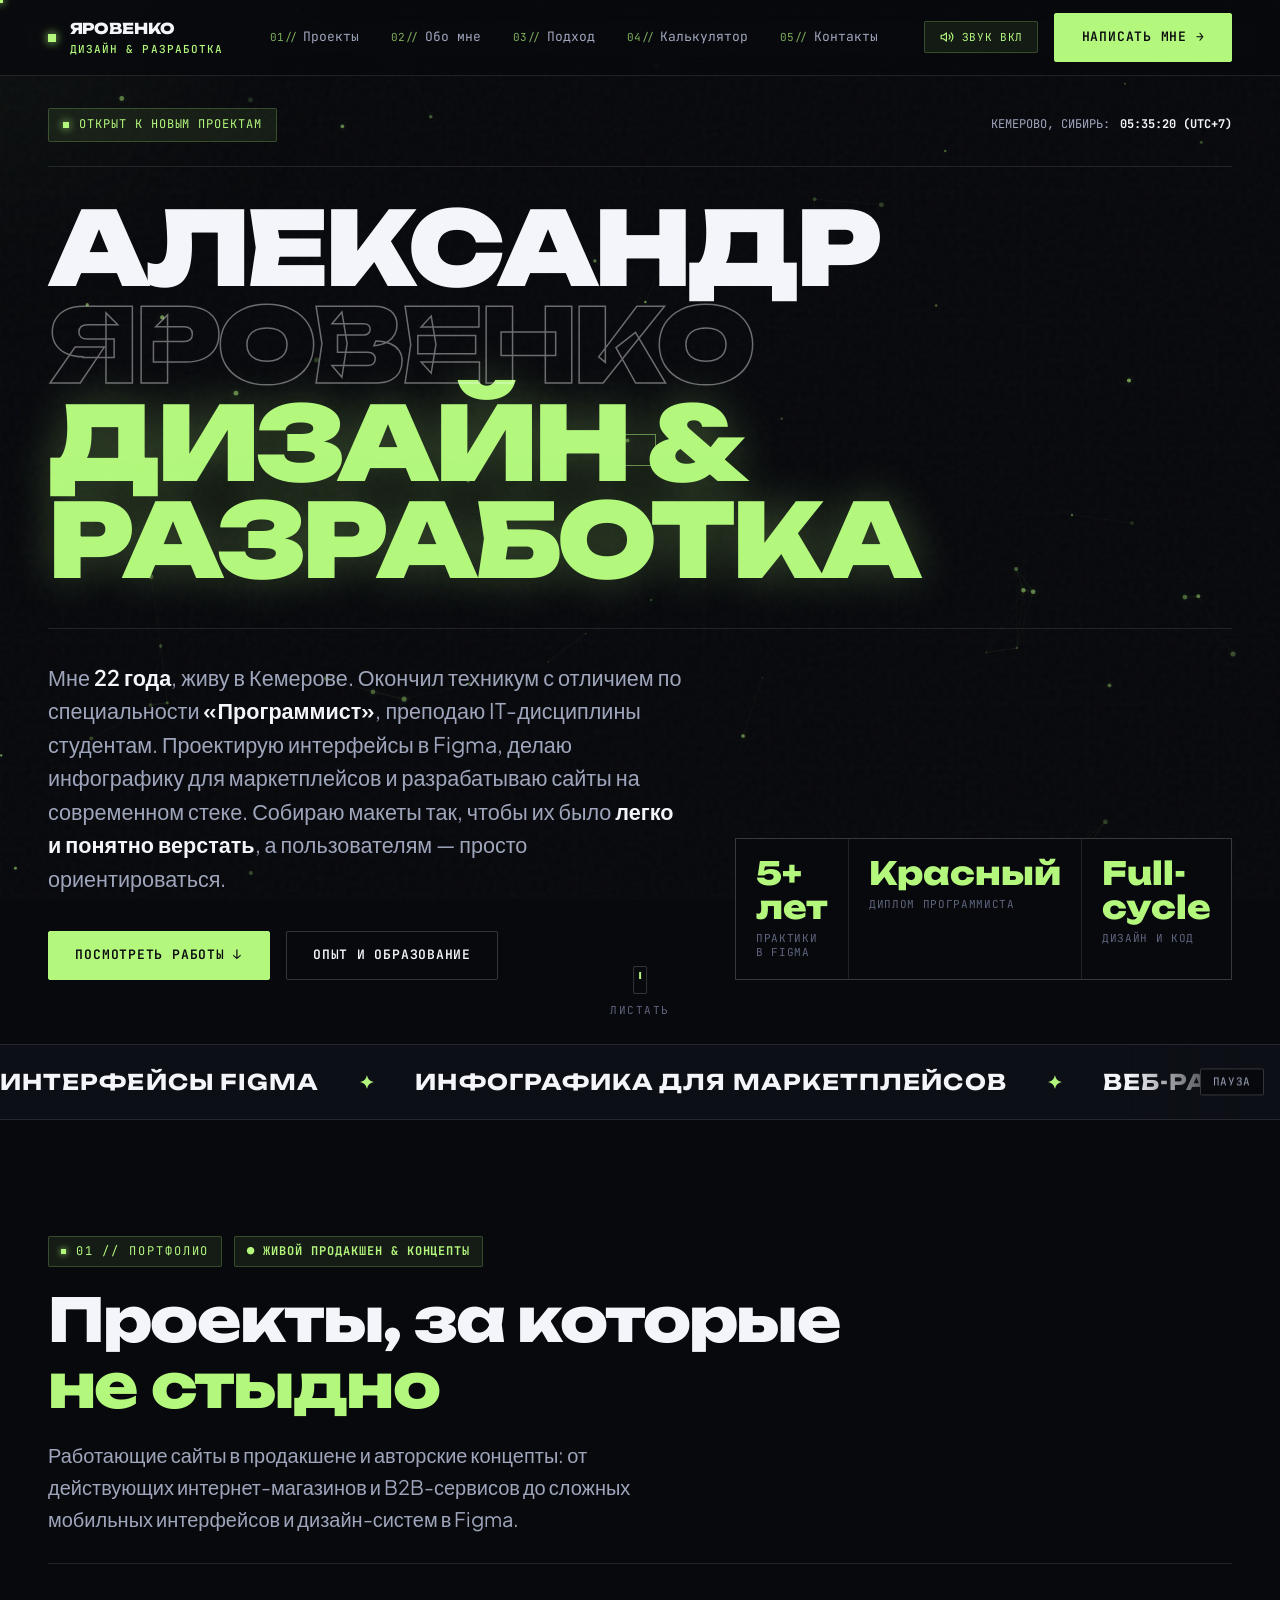
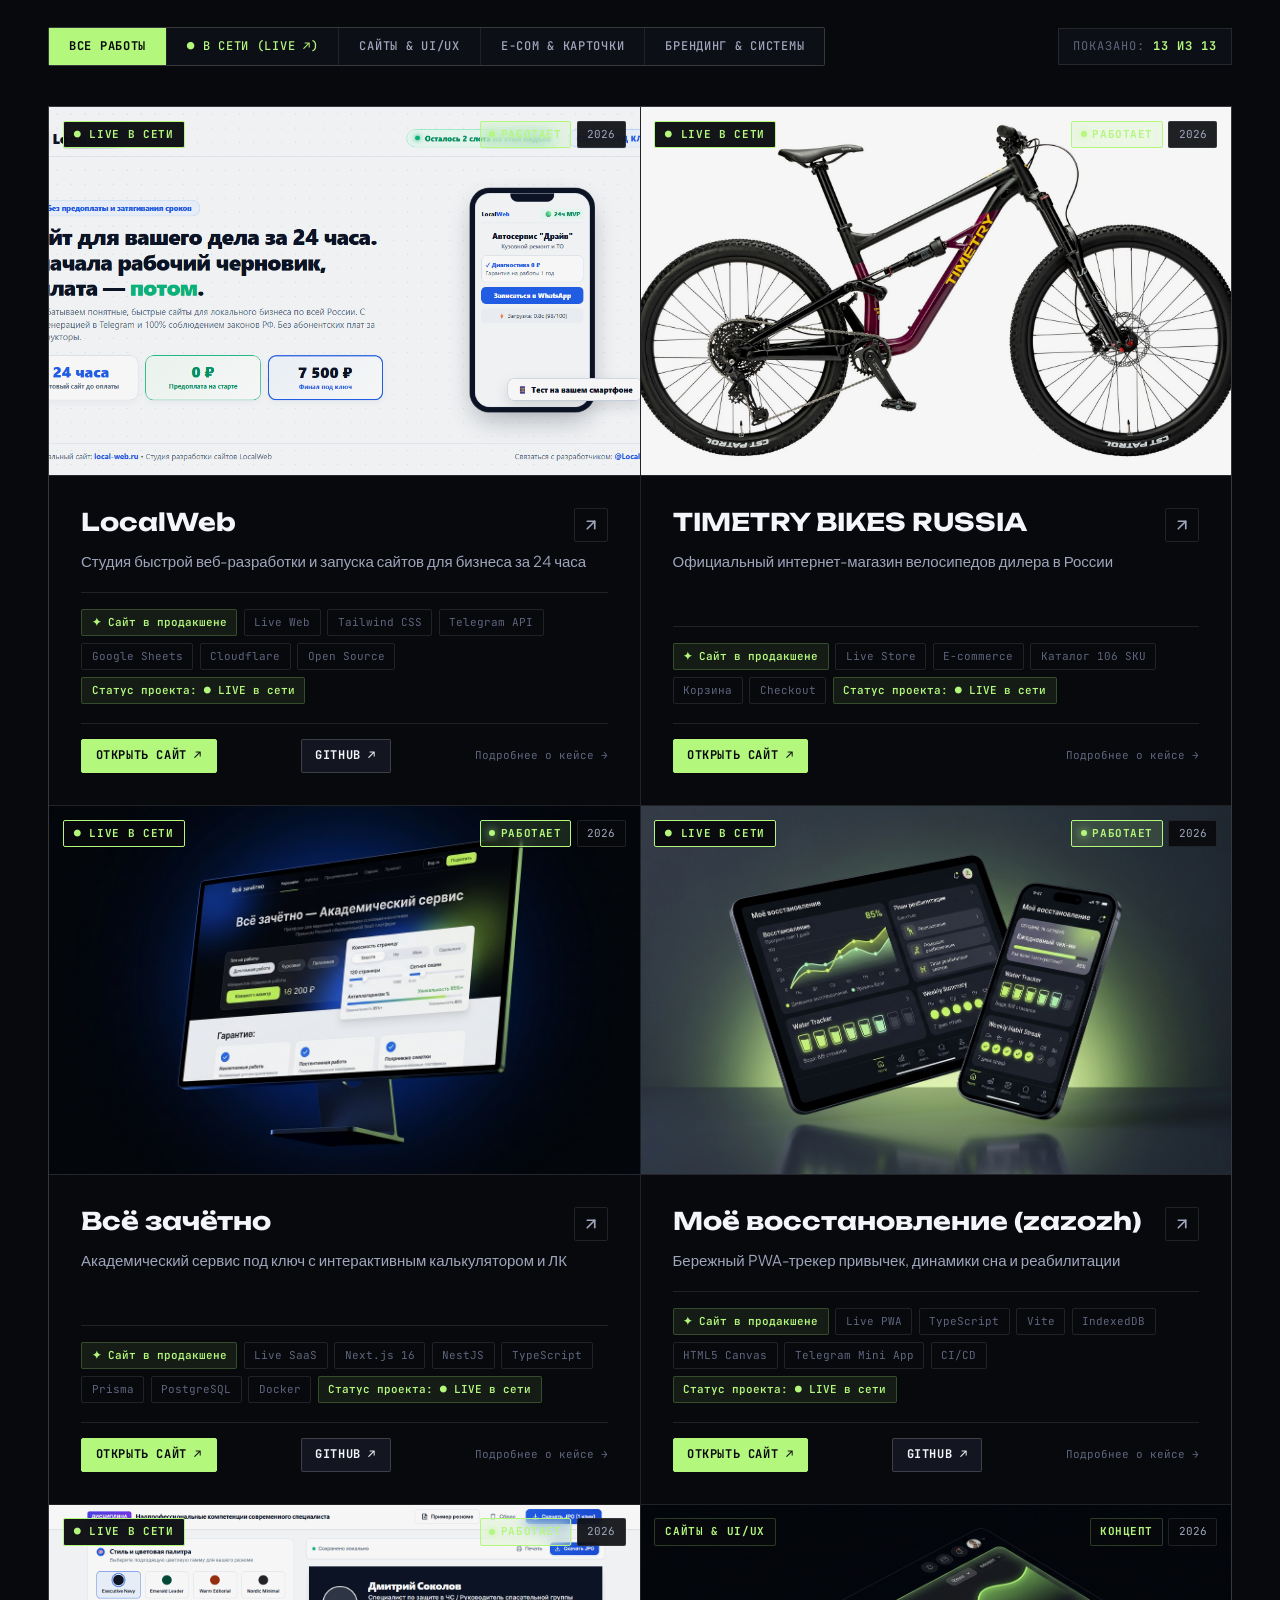
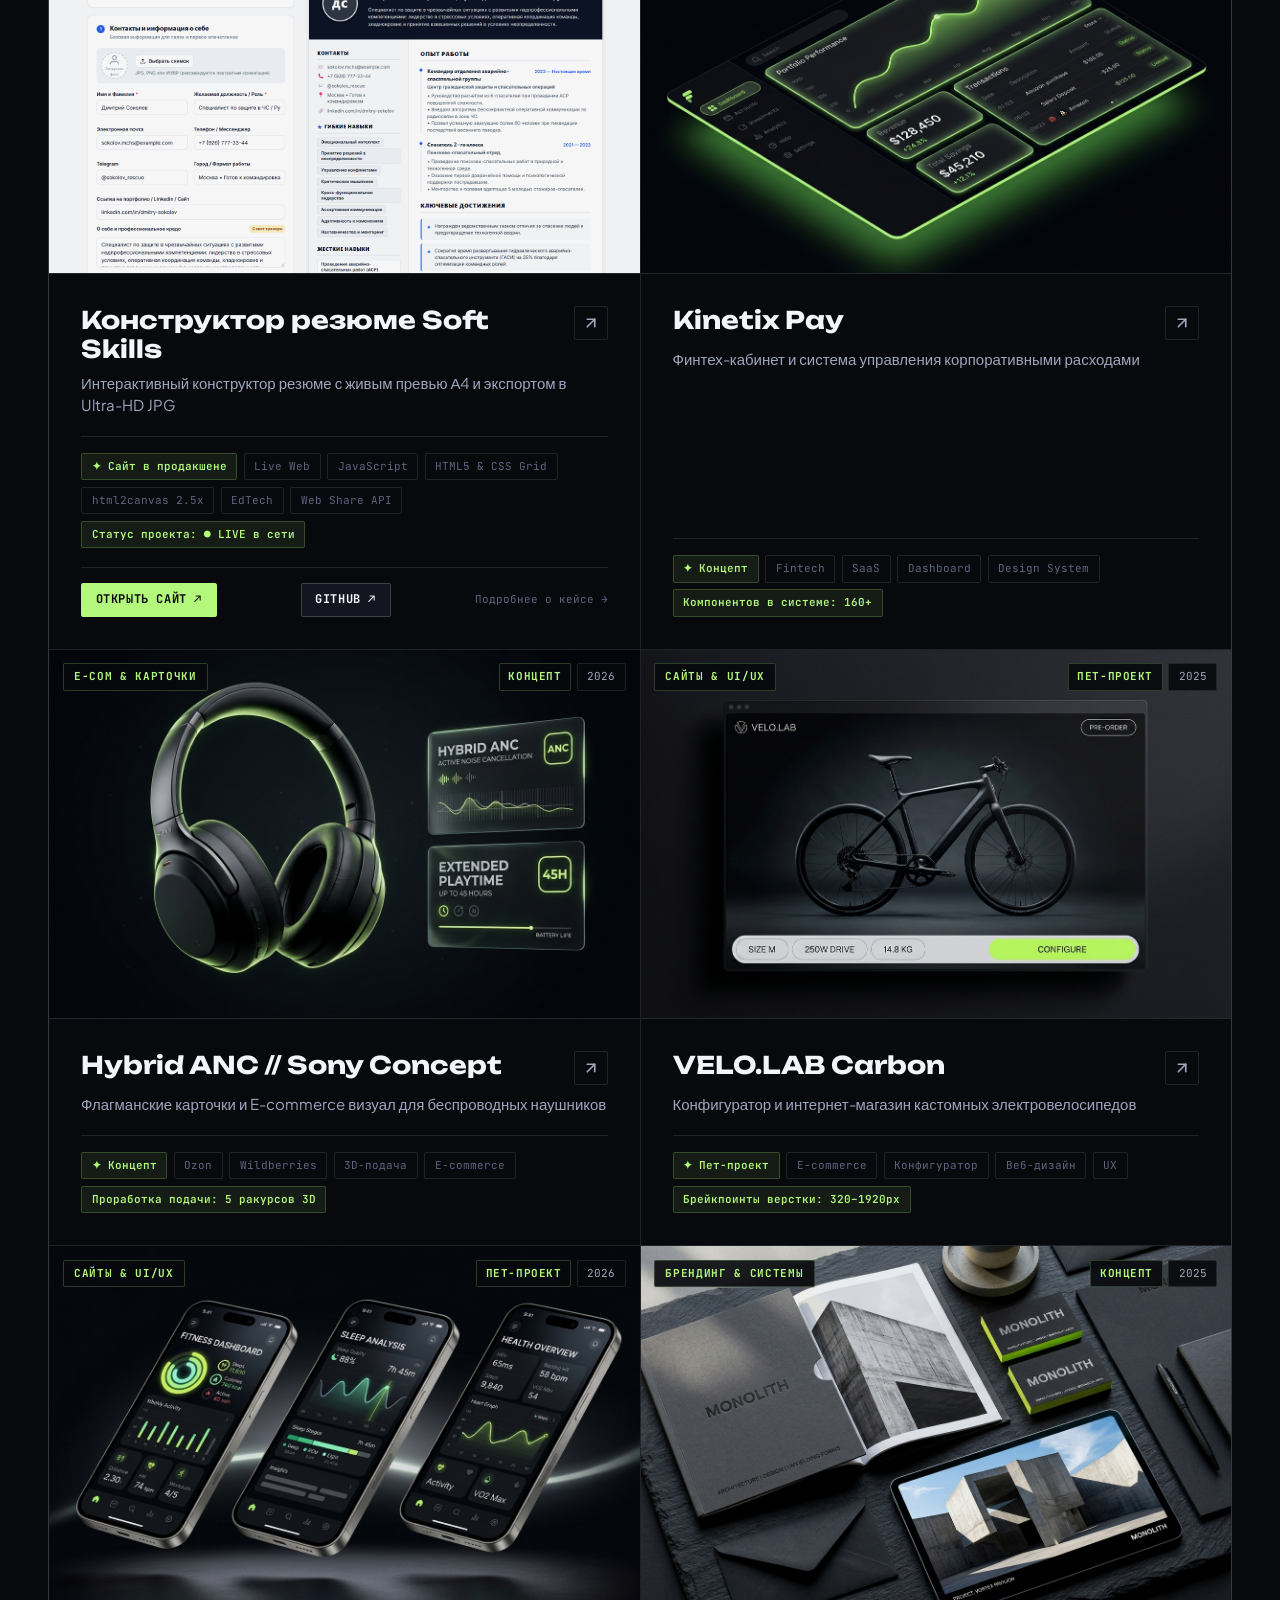
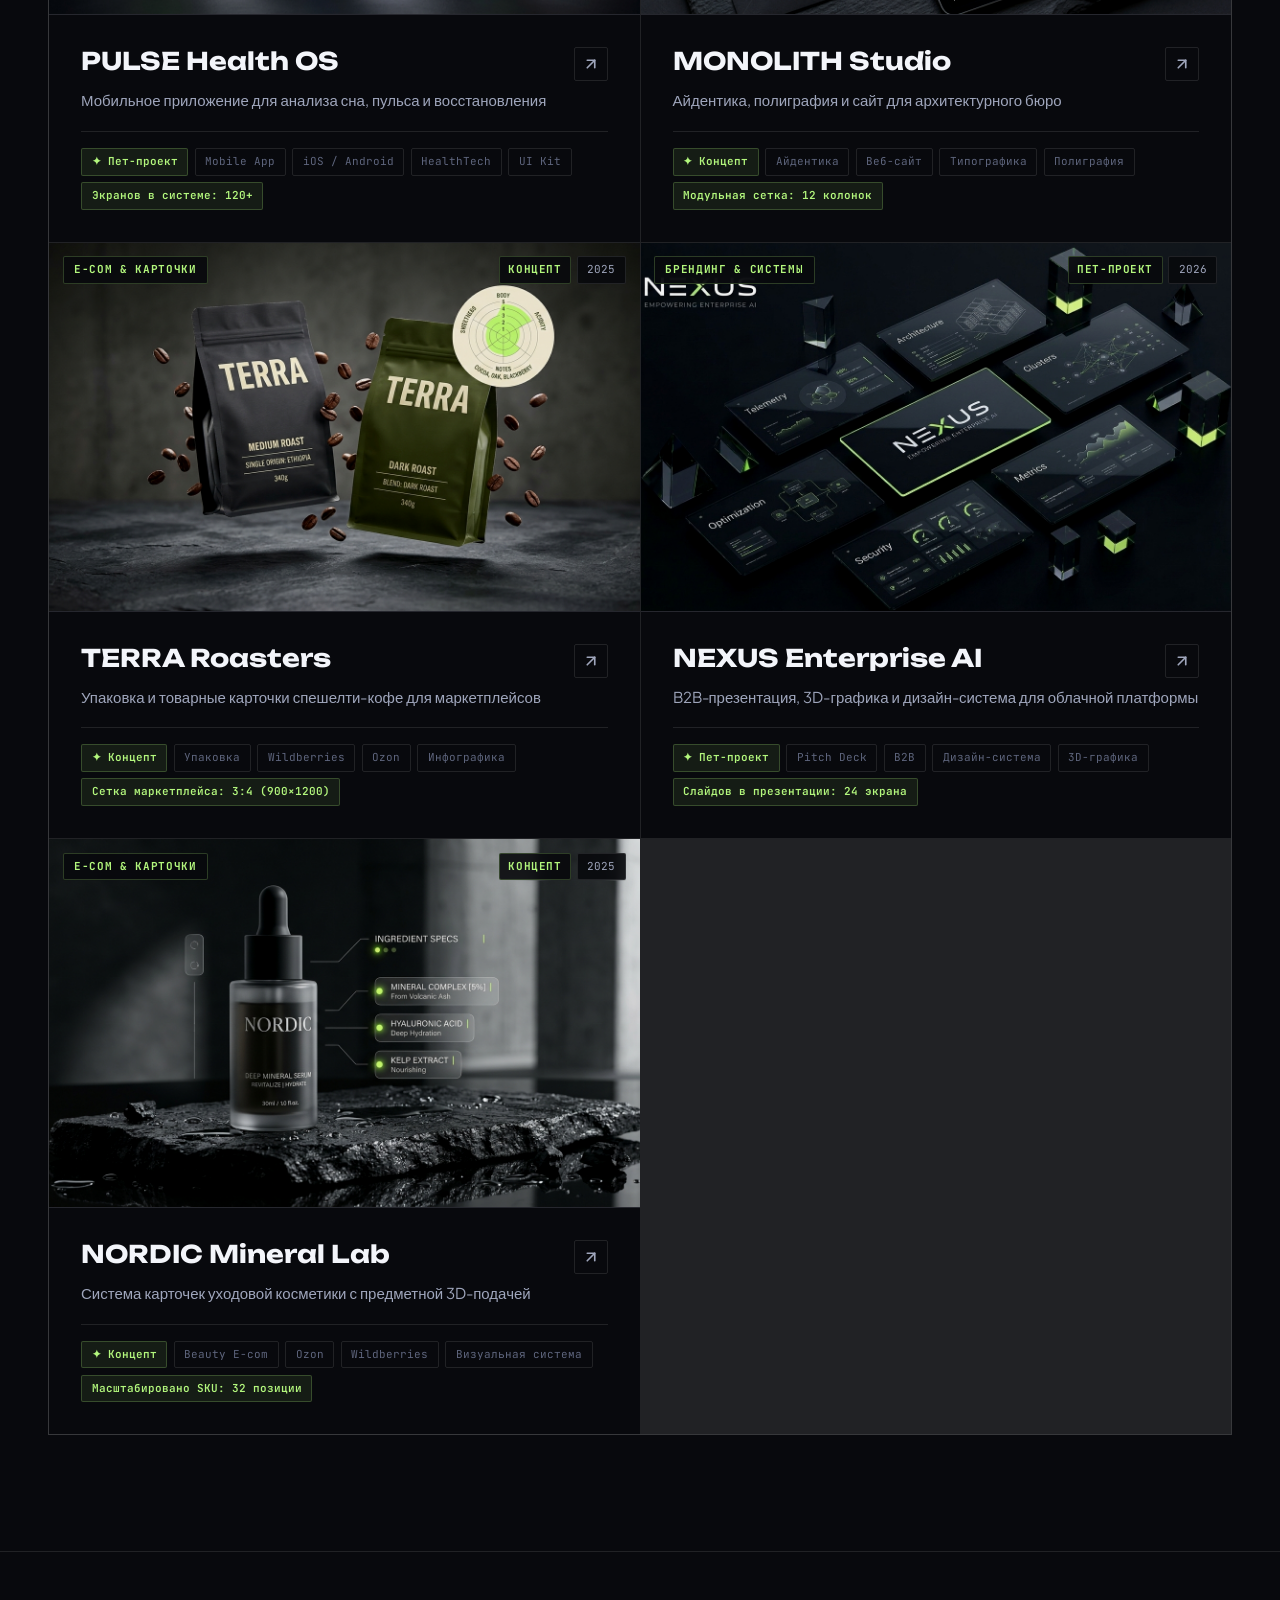
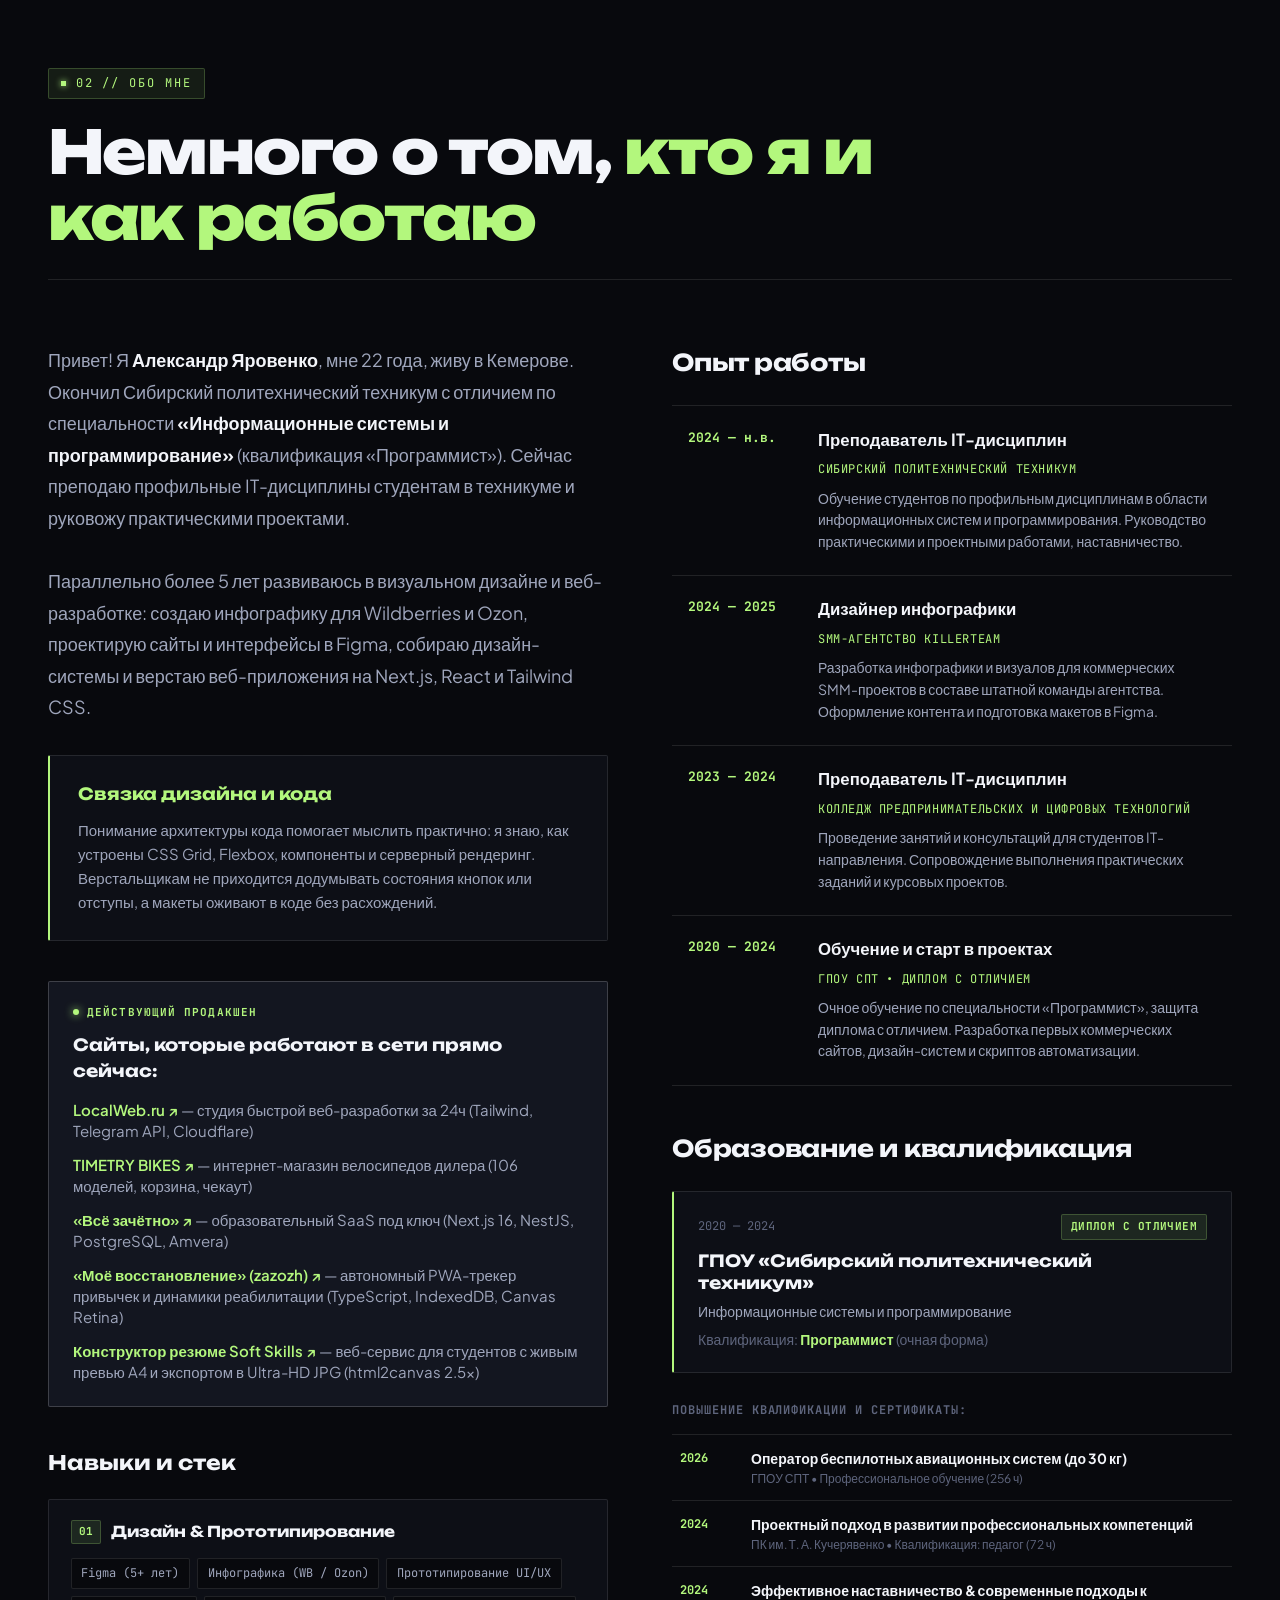
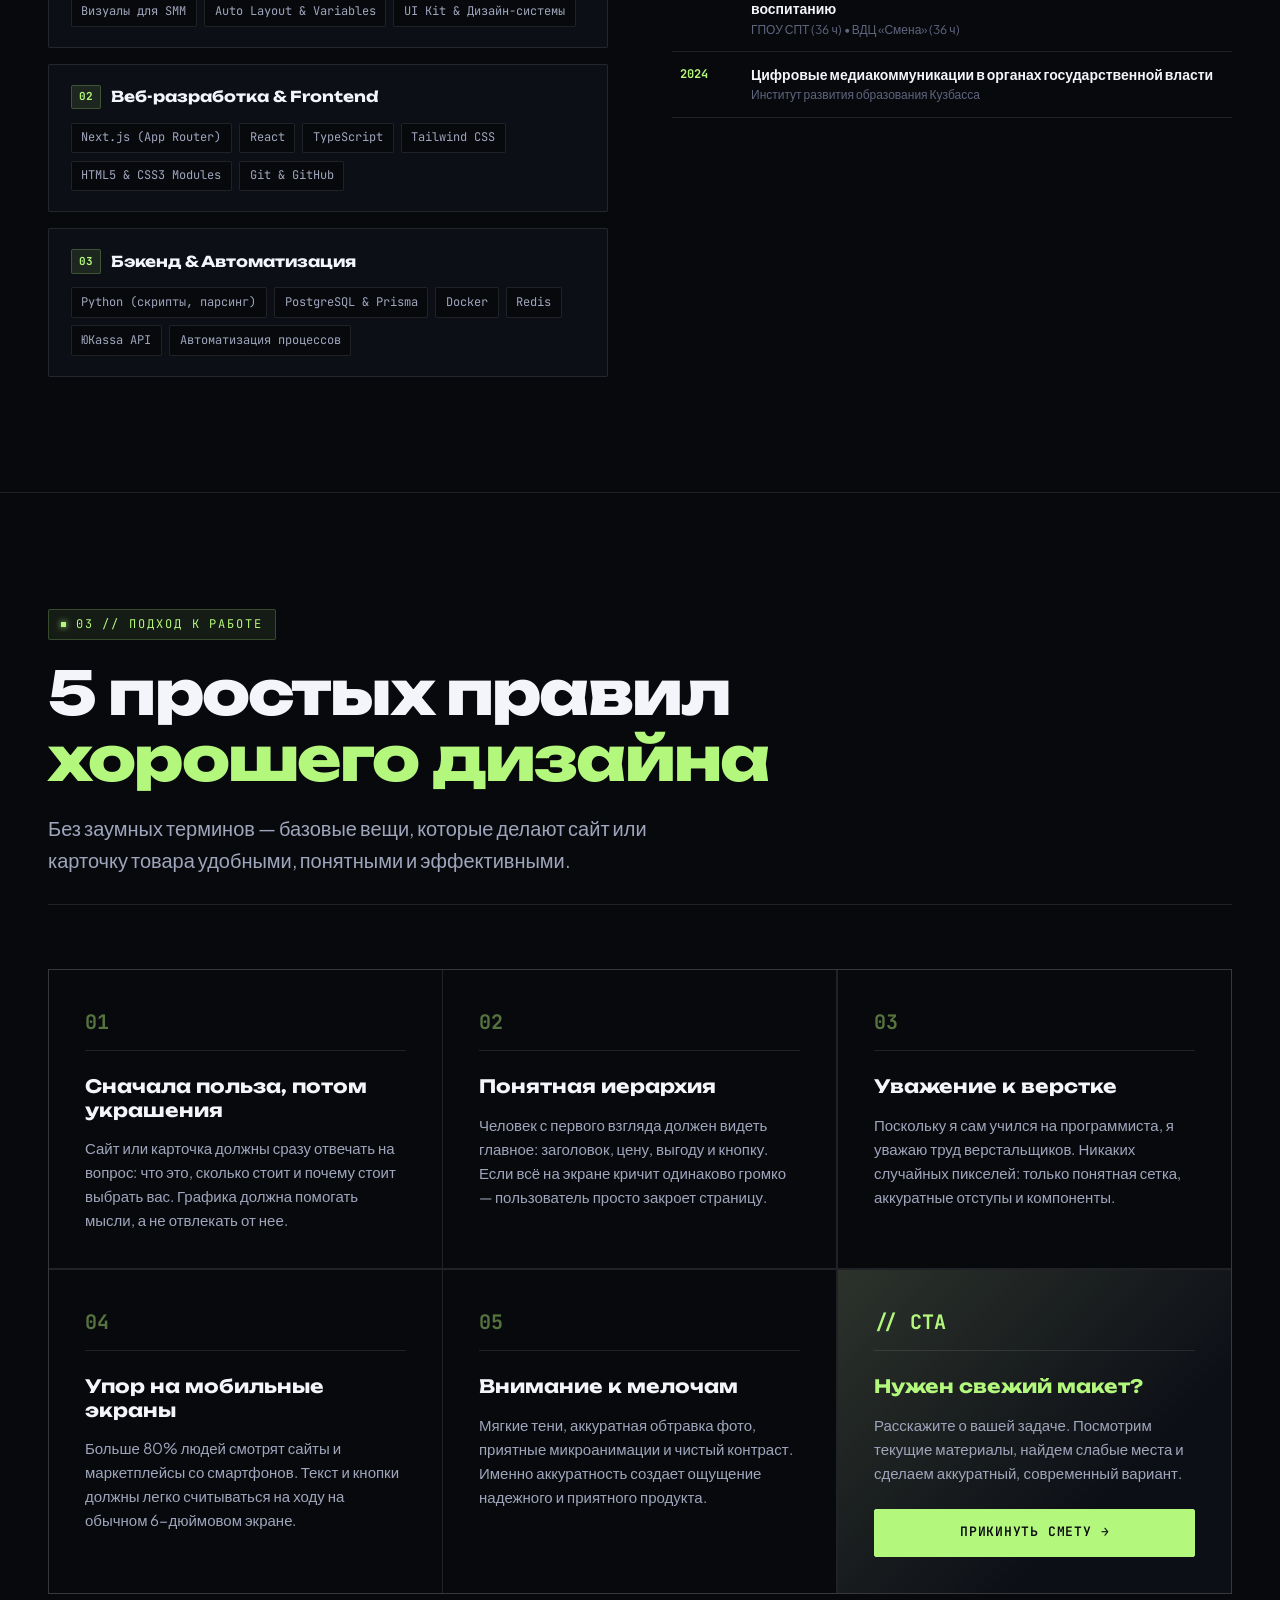
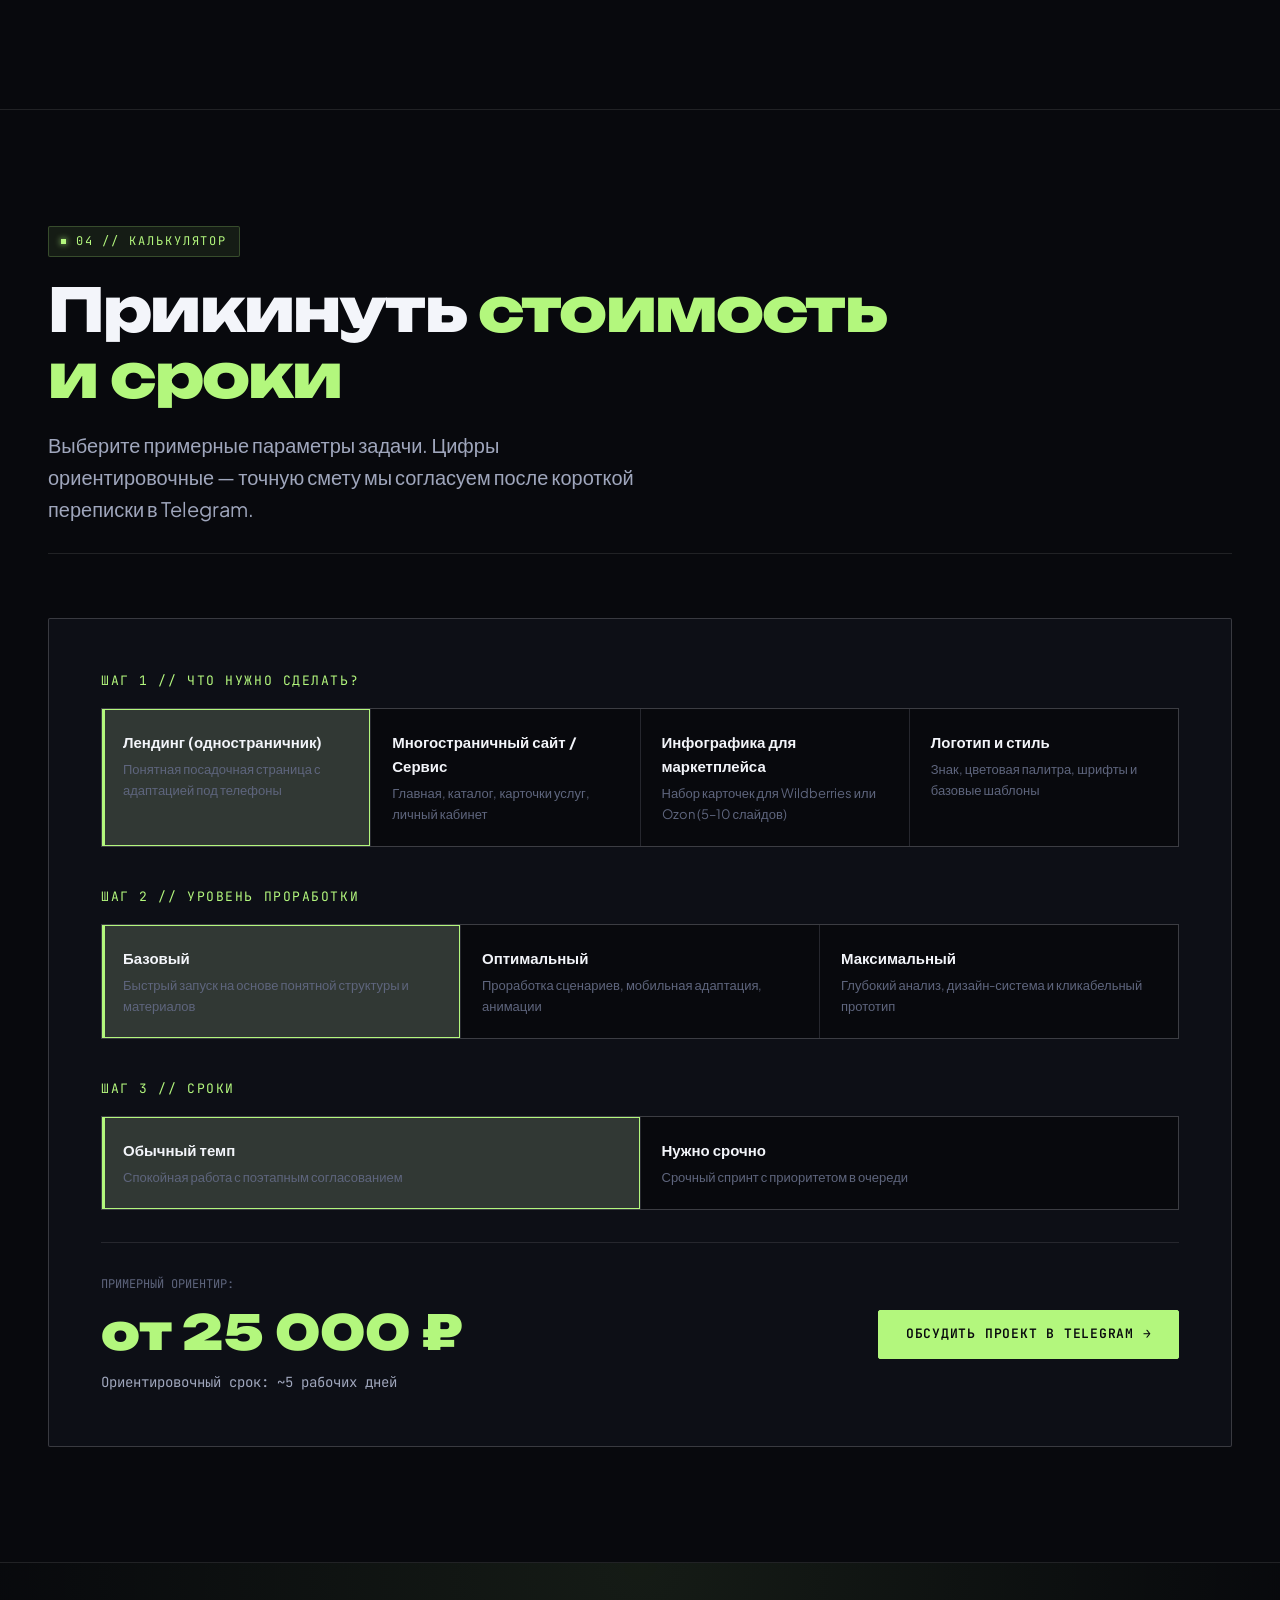
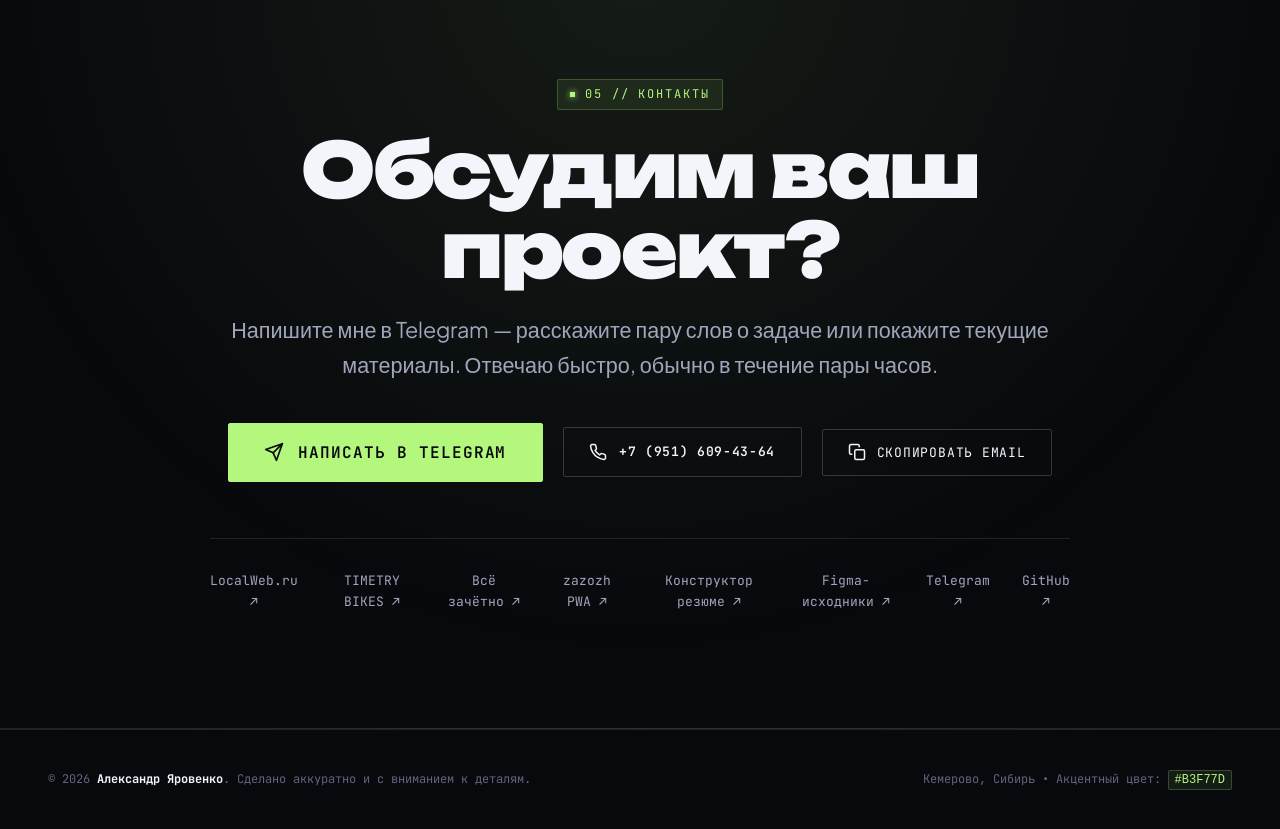
==== commit 0ea4db93: "feat: showcase all live GitHub projects (zazozh PWA, softskills-resume, vse-zachetno, local-web)" ====
--- a/index.html
+++ b/index.html
@@ -188,7 +188,7 @@
           </div>
 
           <div class="portfolio-counter">
-            Показано: <strong id="visible-count">11 из 11</strong>
+            Показано: <strong id="visible-count">13 из 13</strong>
           </div>
         </div>
 
@@ -246,7 +246,17 @@
                 </li>
                 <li>
                   <a href="https://vse-zachetno-mrrebrik.msk1.amvera.tech/" target="_blank" rel="noopener noreferrer">
-                    <strong>«Всё зачётно» ↗</strong> — образовательный веб-сервис под ключ (Next.js, онлайн-калькулятор, ЛК)
+                    <strong>«Всё зачётно» ↗</strong> — образовательный SaaS под ключ (Next.js 16, NestJS, PostgreSQL, Amvera)
+                  </a>
+                </li>
+                <li>
+                  <a href="https://mrrebrik28.github.io/zazozh/" target="_blank" rel="noopener noreferrer">
+                    <strong>«Моё восстановление» (zazozh) ↗</strong> — автономный PWA-трекер привычек и динамики реабилитации (TypeScript, IndexedDB, Canvas Retina)
+                  </a>
+                </li>
+                <li>
+                  <a href="https://mrrebrik28.github.io/softskills-resume/" target="_blank" rel="noopener noreferrer">
+                    <strong>Конструктор резюме Soft Skills ↗</strong> — веб-сервис для студентов с живым превью A4 и экспортом в Ultra-HD JPG (html2canvas 2.5x)
                   </a>
                 </li>
               </ul>
@@ -660,6 +670,12 @@
             <a href="https://vse-zachetno-mrrebrik.msk1.amvera.tech/" target="_blank" rel="noopener noreferrer" class="social-link" title="Академический сервис Всё зачётно">
               <span>Всё зачётно ↗</span>
             </a>
+            <a href="https://mrrebrik28.github.io/zazozh/" target="_blank" rel="noopener noreferrer" class="social-link" title="PWA-трекер Моё восстановление">
+              <span>zazozh PWA ↗</span>
+            </a>
+            <a href="https://mrrebrik28.github.io/softskills-resume/" target="_blank" rel="noopener noreferrer" class="social-link" title="Конструктор резюме Soft Skills">
+              <span>Конструктор резюме ↗</span>
+            </a>
             <a href="https://www.figma.com/design/bFgFPTC7WTq4bMZL28wpkm" target="_blank" rel="noopener noreferrer" class="social-link">
               <span>Figma-исходники ↗</span>
             </a>
@@ -741,9 +757,17 @@
                 <a id="modal-live-link" href="#" target="_blank" rel="noopener noreferrer" class="live-url-link">https://... ↗</a>
               </div>
             </div>
-            <a id="modal-live-launch-btn" href="#" target="_blank" rel="noopener noreferrer" class="btn btn-primary btn-sm">
-              Открыть сайт ↗
-            </a>
+            <div class="modal-banner-actions">
+              <a id="modal-live-launch-btn" href="#" target="_blank" rel="noopener noreferrer" class="btn btn-primary btn-sm">
+                Открыть сайт ↗
+              </a>
+              <a id="modal-github-banner-btn" href="#" target="_blank" rel="noopener noreferrer" class="btn btn-secondary btn-sm" style="display: none;">
+                <svg width="14" height="14" viewBox="0 0 24 24" fill="none" stroke="currentColor" stroke-width="2" stroke-linecap="round" stroke-linejoin="round" style="margin-right: 4px;">
+                  <path d="M9 19c-5 1.5-5-2.5-7-3m14 6v-3.87a3.37 3.37 0 0 0-.94-2.61c3.14-.35 6.44-1.54 6.44-7A5.44 5.44 0 0 0 20 4.77 5.07 5.07 0 0 0 19.91 1S18.73.65 16 2.48a13.38 13.38 0 0 0-7 0C6.27.65 5.09 1 5.09 1A5.07 5.07 0 0 0 5 4.77a5.44 5.44 0 0 0-1.5 3.78c0 5.42 3.3 6.61 6.44 7A3.37 3.37 0 0 0 9 18.13V22"></path>
+                </svg>
+                GitHub ↗
+              </a>
+            </div>
           </div>
 
           <!-- Concept Notice Banner -->
@@ -785,6 +809,12 @@
         <a href="#" target="_blank" rel="noopener noreferrer" class="btn btn-accent-outline" id="modal-live-direct-btn" style="display: none;">
           Открыть сайт в новой вкладке ↗
         </a>
+        <a href="#" target="_blank" rel="noopener noreferrer" class="btn btn-secondary" id="modal-github-footer-btn" style="display: none;">
+          <svg width="15" height="15" viewBox="0 0 24 24" fill="none" stroke="currentColor" stroke-width="2" stroke-linecap="round" stroke-linejoin="round" style="margin-right: 5px;">
+            <path d="M9 19c-5 1.5-5-2.5-7-3m14 6v-3.87a3.37 3.37 0 0 0-.94-2.61c3.14-.35 6.44-1.54 6.44-7A5.44 5.44 0 0 0 20 4.77 5.07 5.07 0 0 0 19.91 1S18.73.65 16 2.48a13.38 13.38 0 0 0-7 0C6.27.65 5.09 1 5.09 1A5.07 5.07 0 0 0 5 4.77a5.44 5.44 0 0 0-1.5 3.78c0 5.42 3.3 6.61 6.44 7A3.37 3.37 0 0 0 9 18.13V22"></path>
+          </svg>
+          Код на GitHub ↗
+        </a>
         <button type="button" class="btn btn-secondary" id="modal-copy-link-btn">
           Скопировать ссылку на кейс
         </button>
--- a/styles/components.css
+++ b/styles/components.css
@@ -817,6 +817,38 @@
   background: #c5ff9c;
   transform: translateY(-1px);
   box-shadow: 0 4px 14px rgba(179, 247, 125, 0.28);
+}
+
+.card-github-btn {
+  display: inline-flex;
+  align-items: center;
+  gap: 0.35rem;
+  font-family: var(--font-mono);
+  font-size: 0.75rem;
+  font-weight: 700;
+  text-transform: uppercase;
+  letter-spacing: 0.05em;
+  color: var(--text-primary);
+  background: var(--bg-tertiary);
+  border: 1px solid var(--border-medium);
+  padding: 0.4rem 0.85rem;
+  border-radius: 2px;
+  text-decoration: none;
+  transition: all var(--transition-fast);
+}
+
+.card-github-btn:hover {
+  background: var(--border-medium);
+  color: var(--accent);
+  border-color: var(--accent-border);
+  transform: translateY(-1px);
+}
+
+.modal-banner-actions {
+  display: flex;
+  align-items: center;
+  gap: 0.6rem;
+  flex-wrap: wrap;
 }
 
 .card-live-hint {
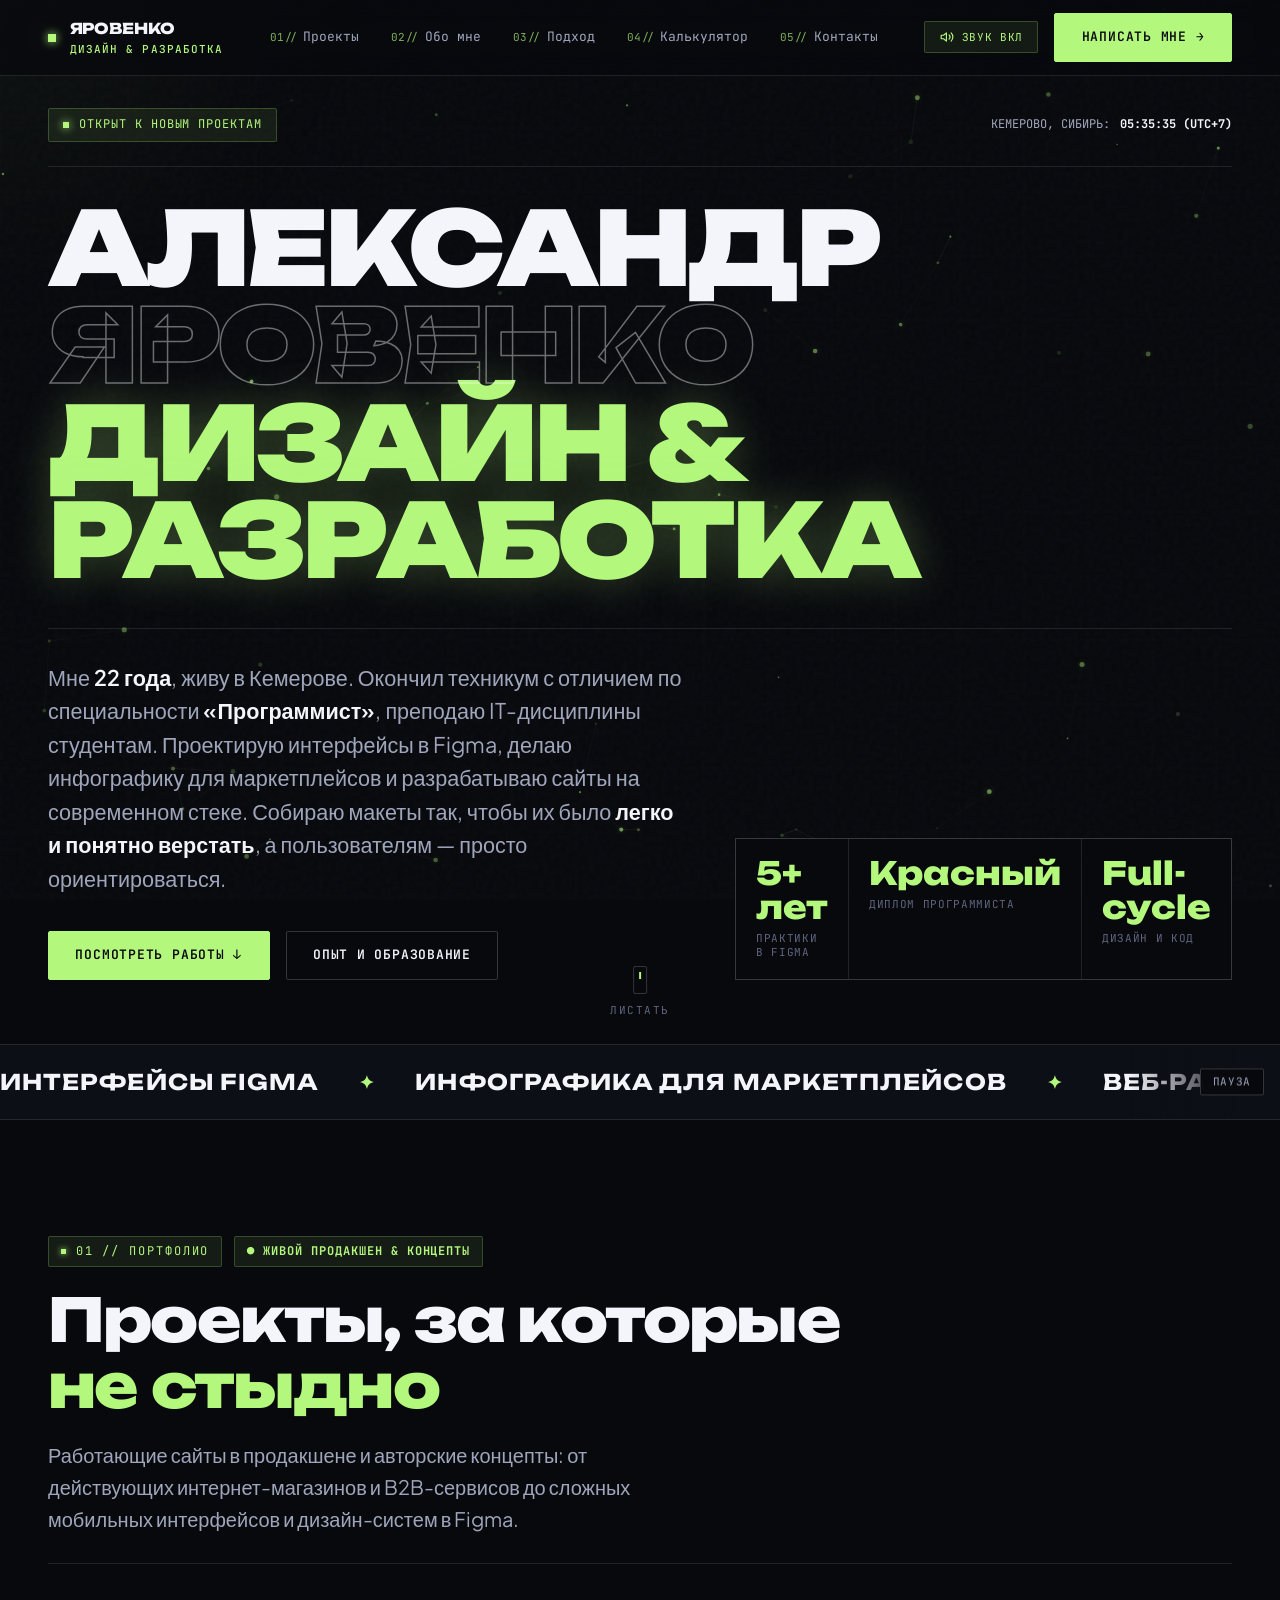
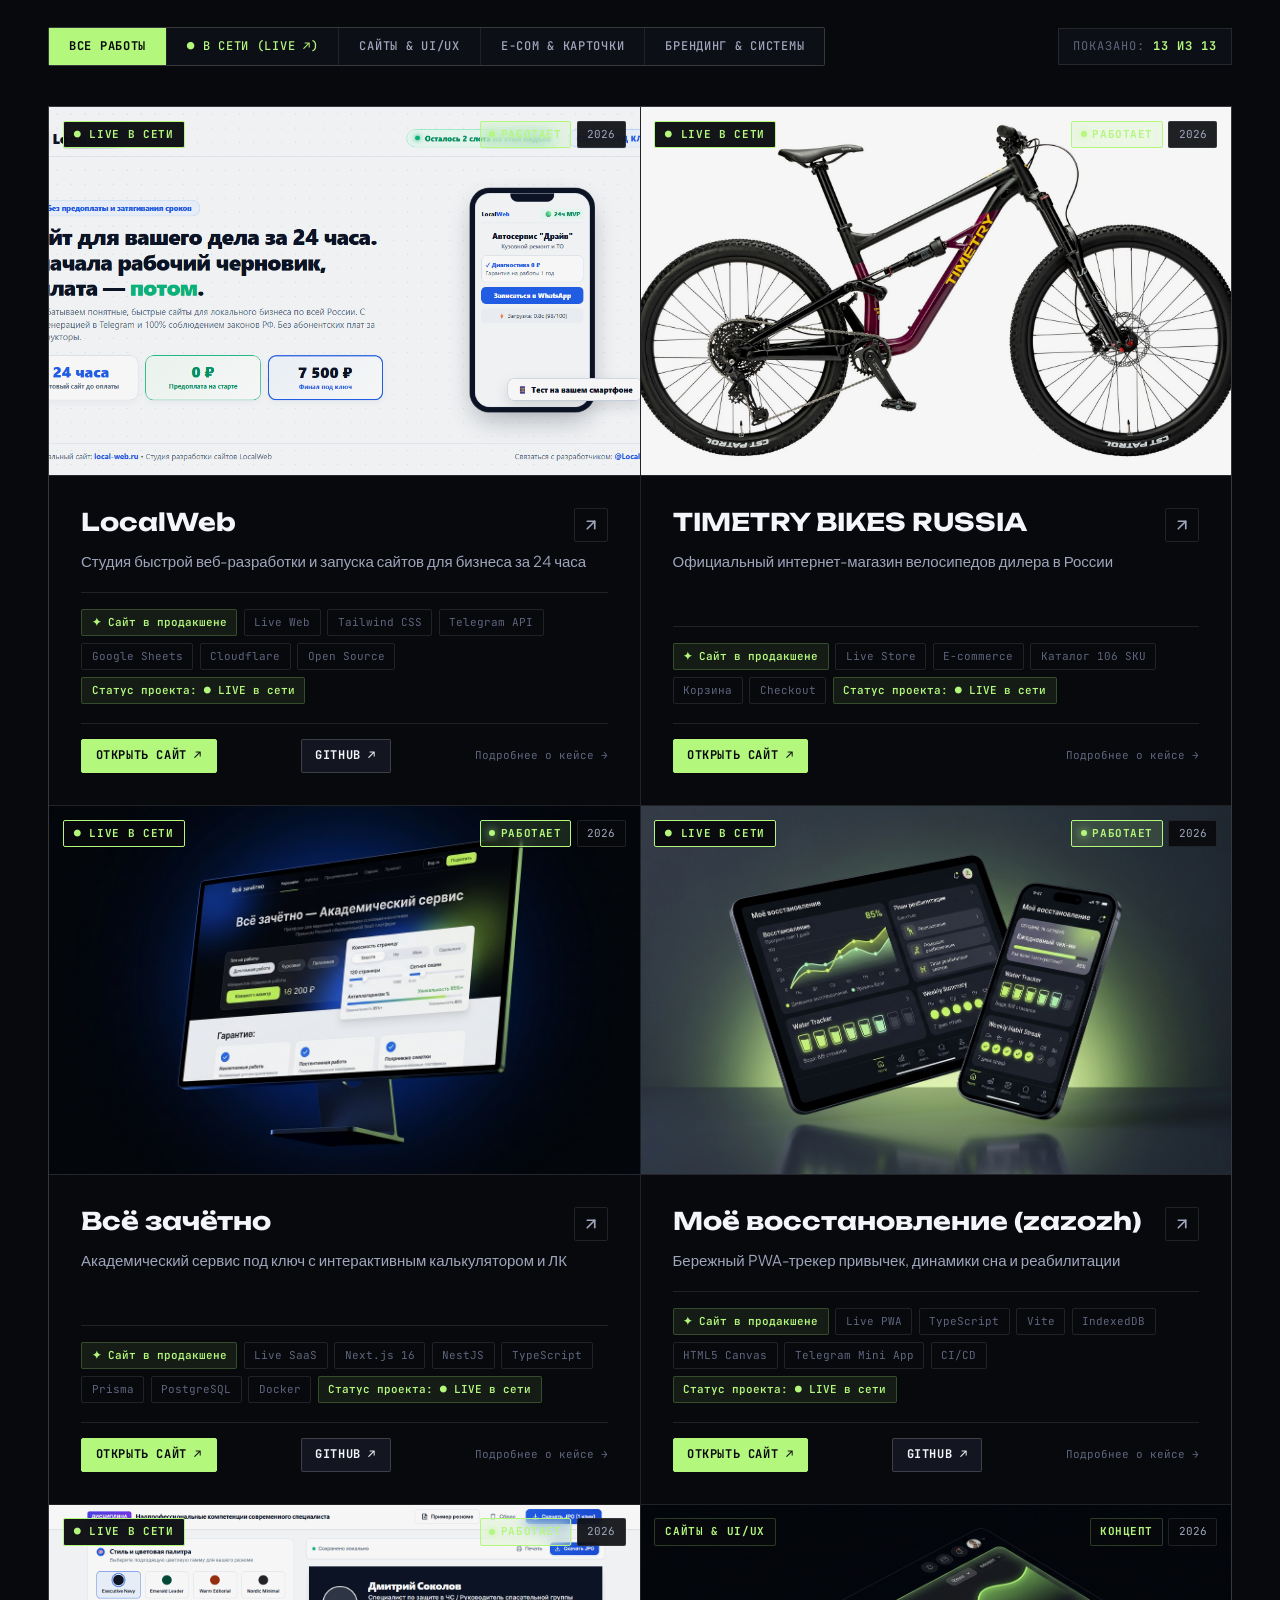
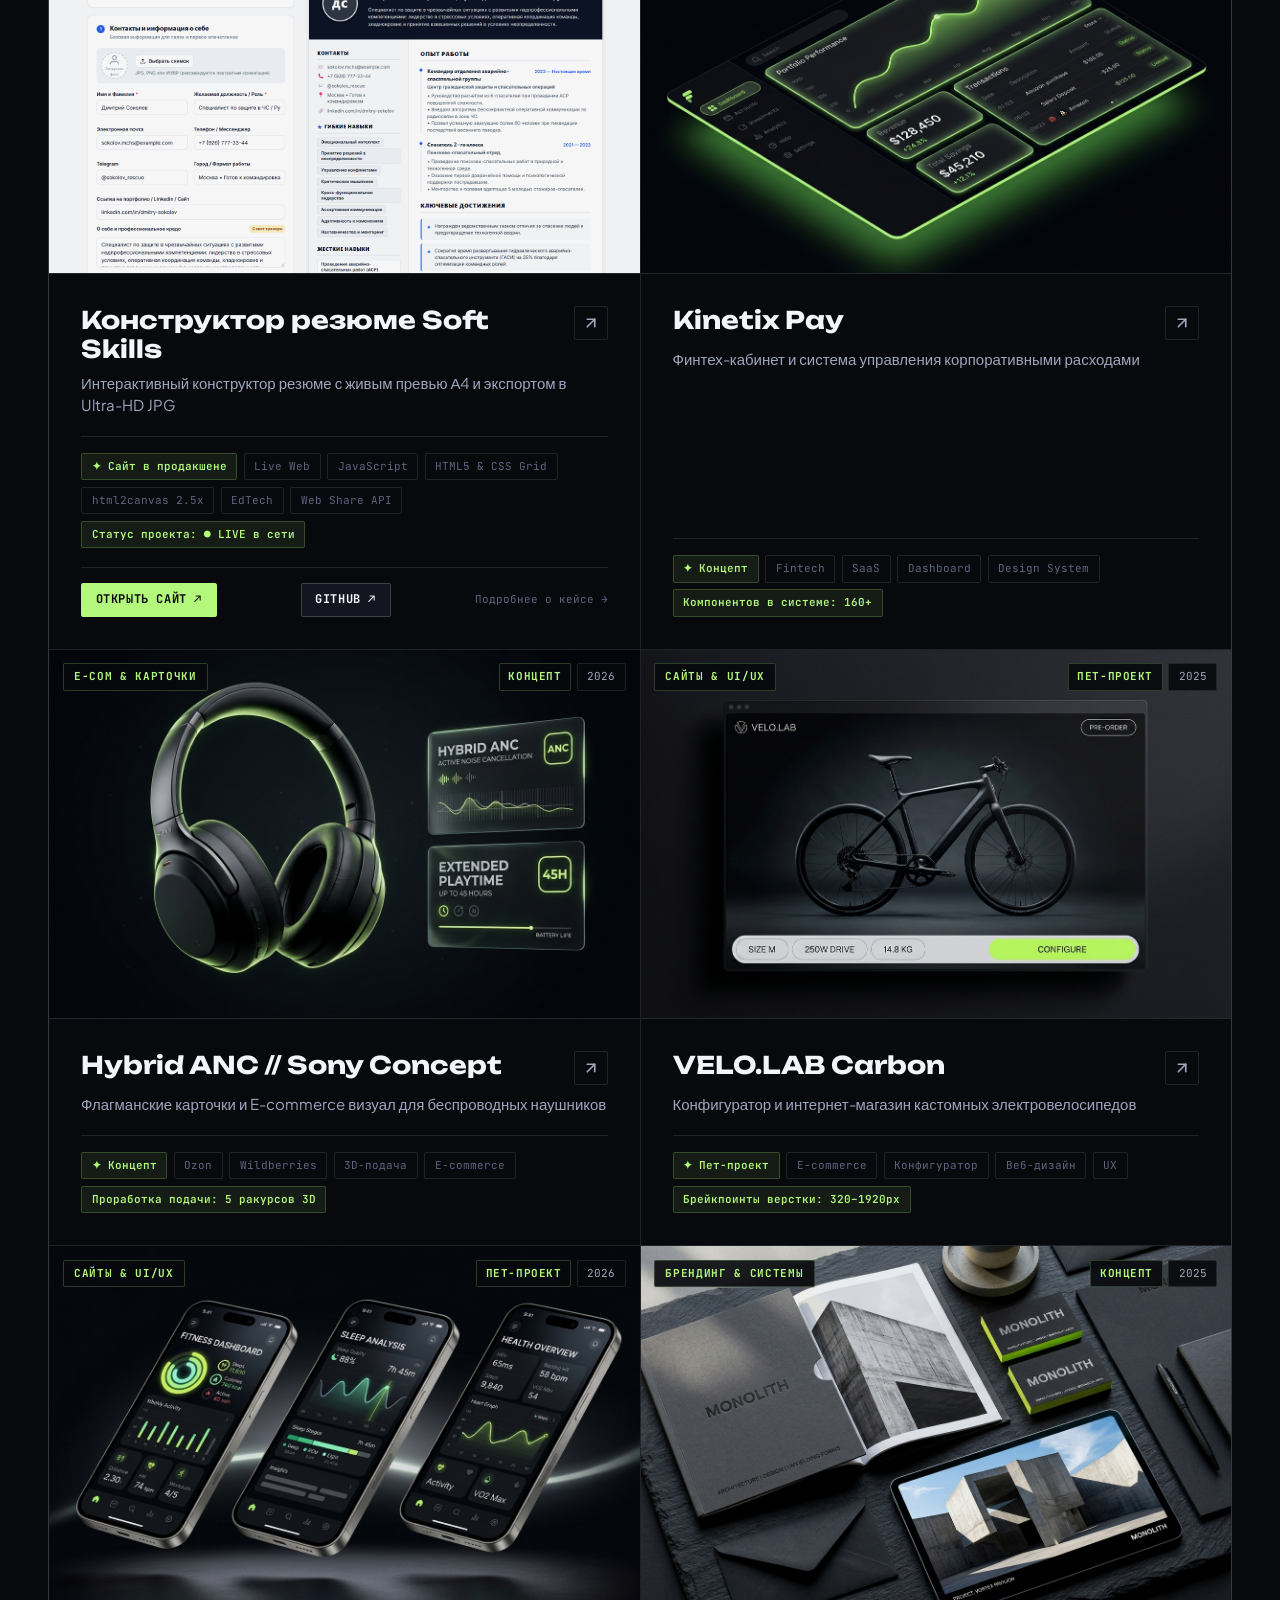
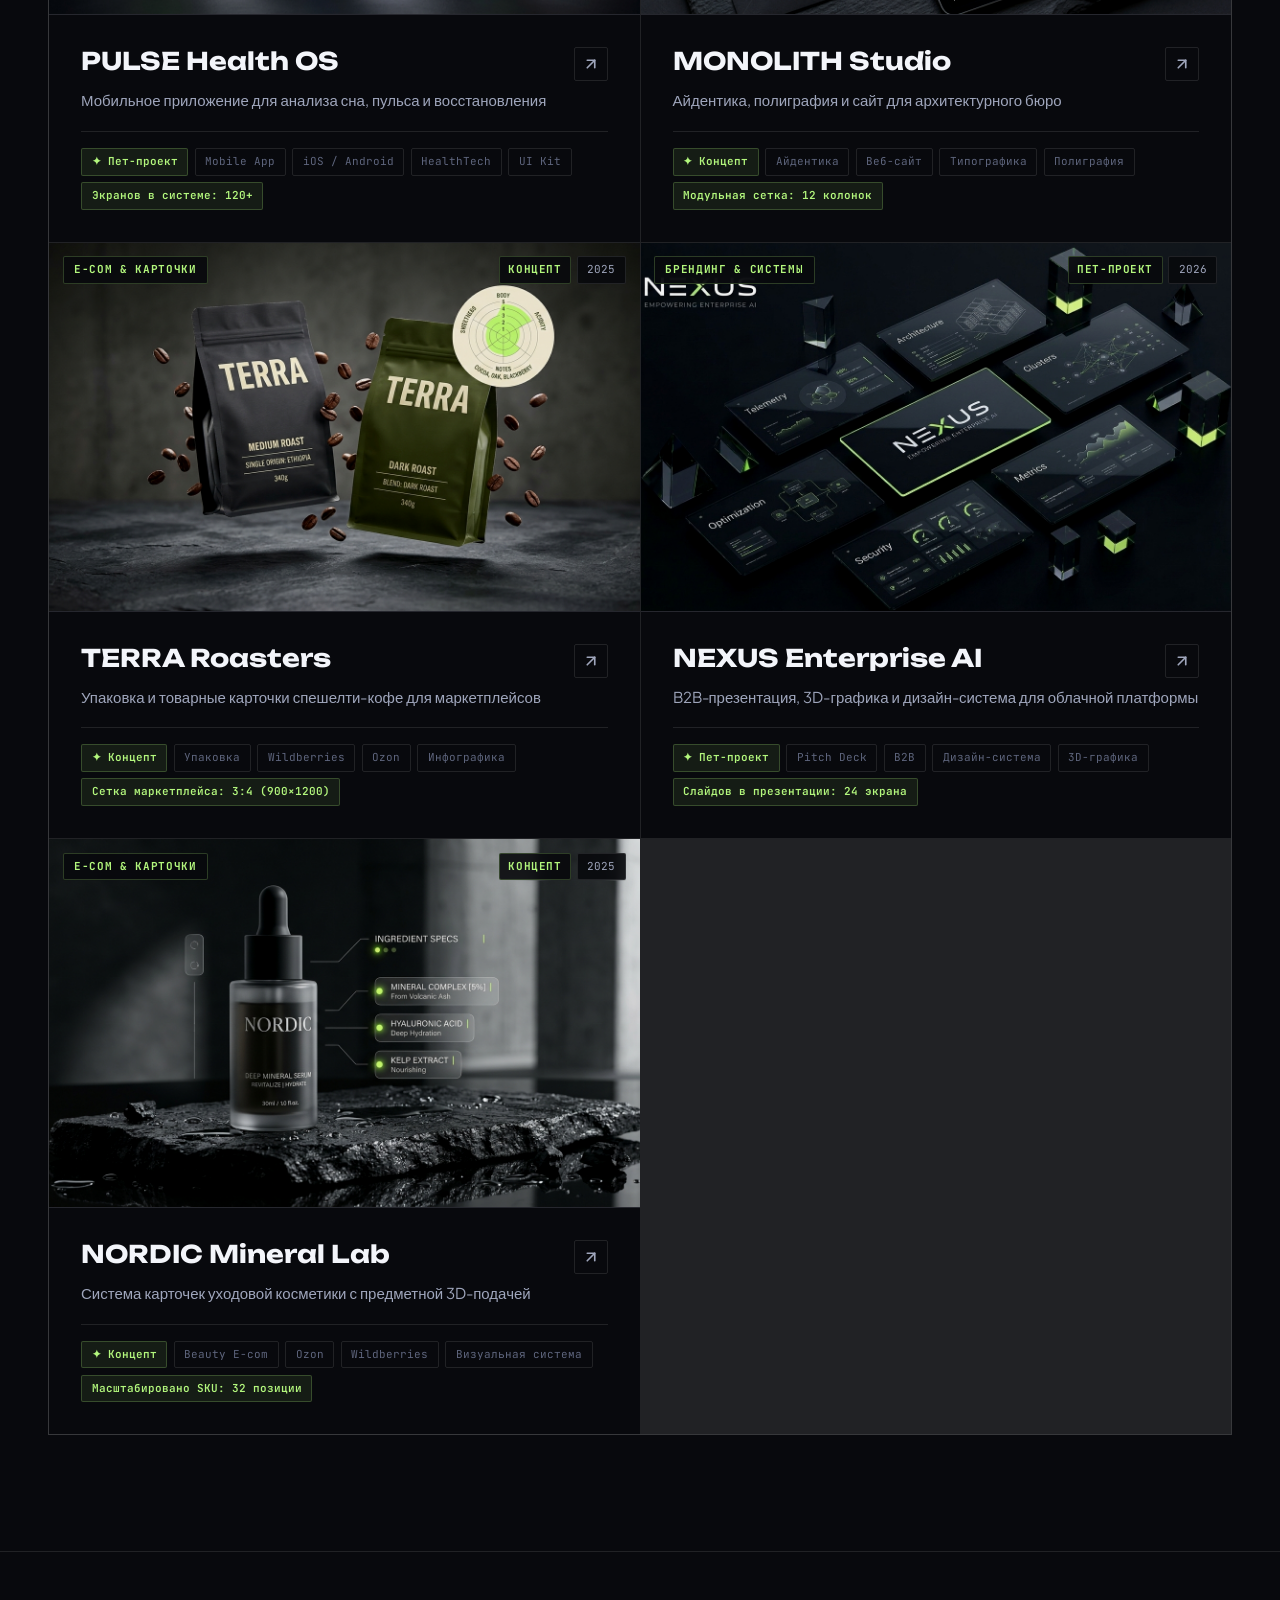
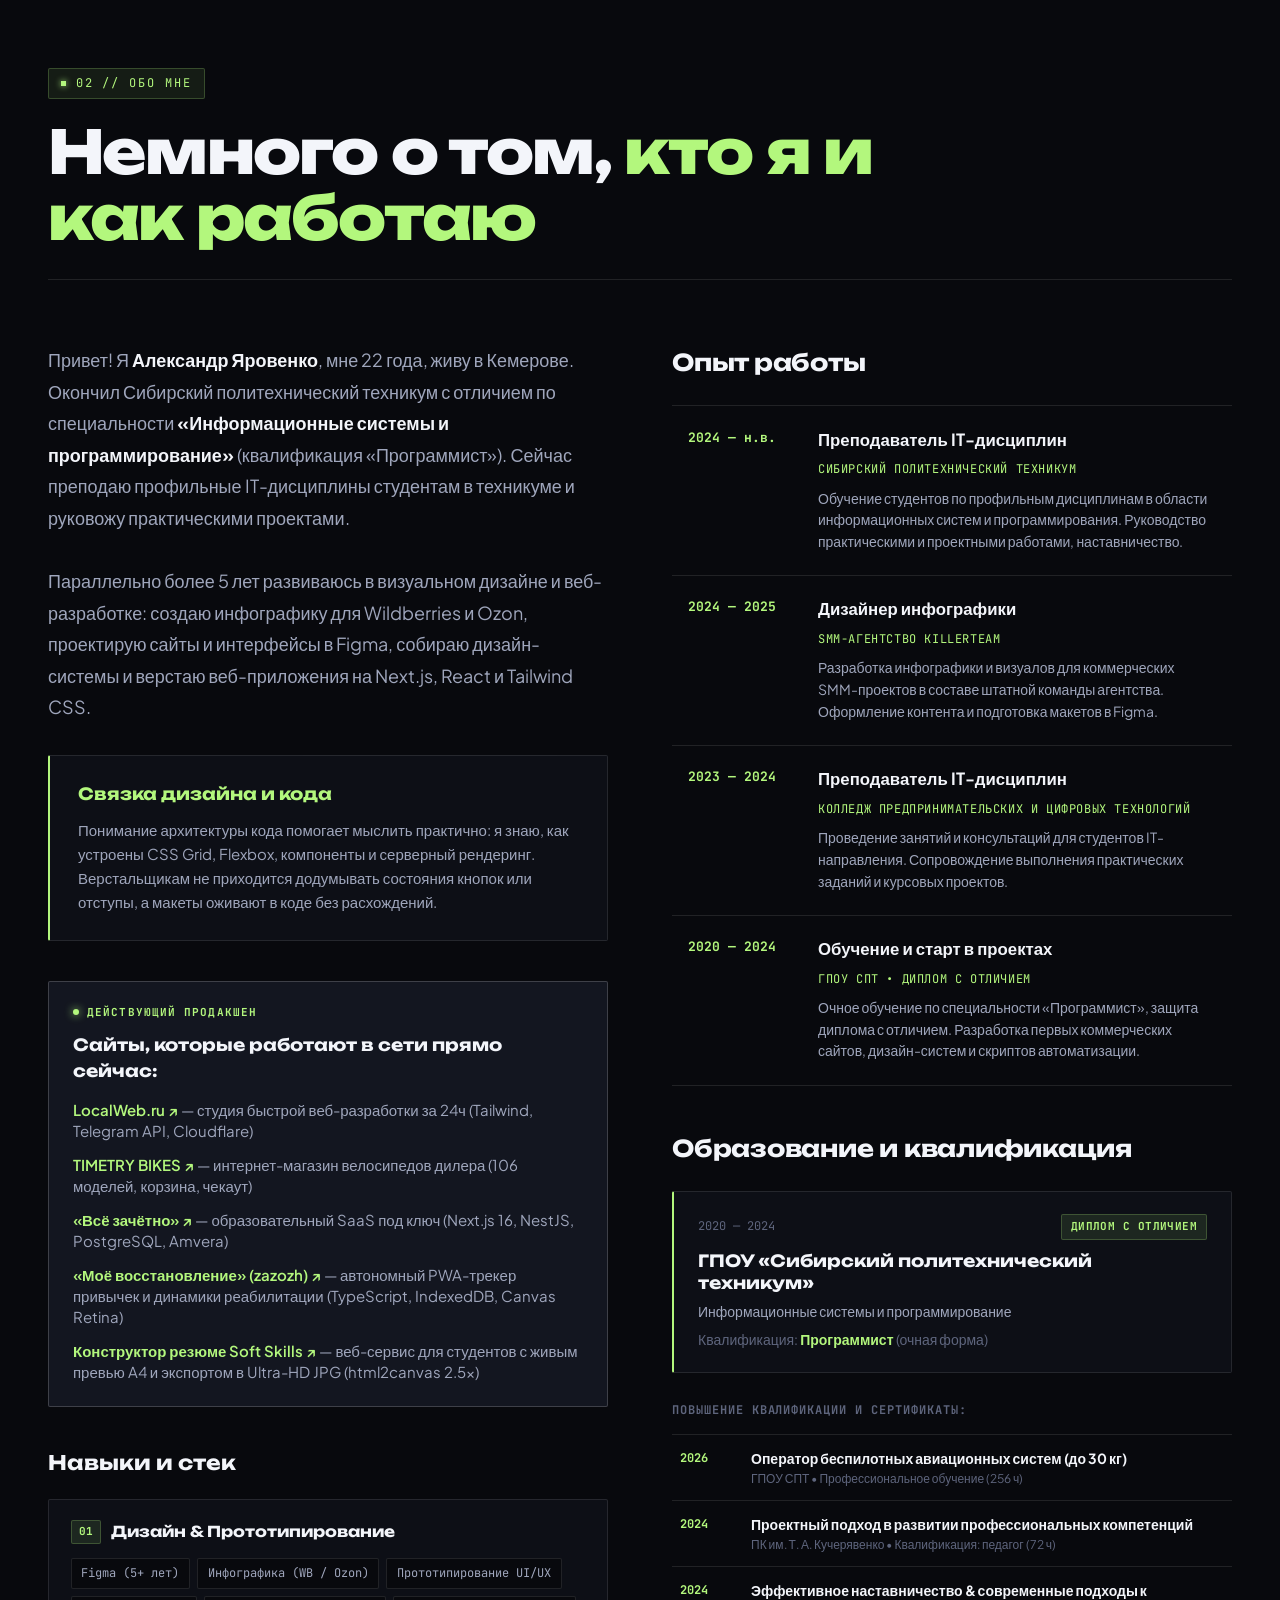
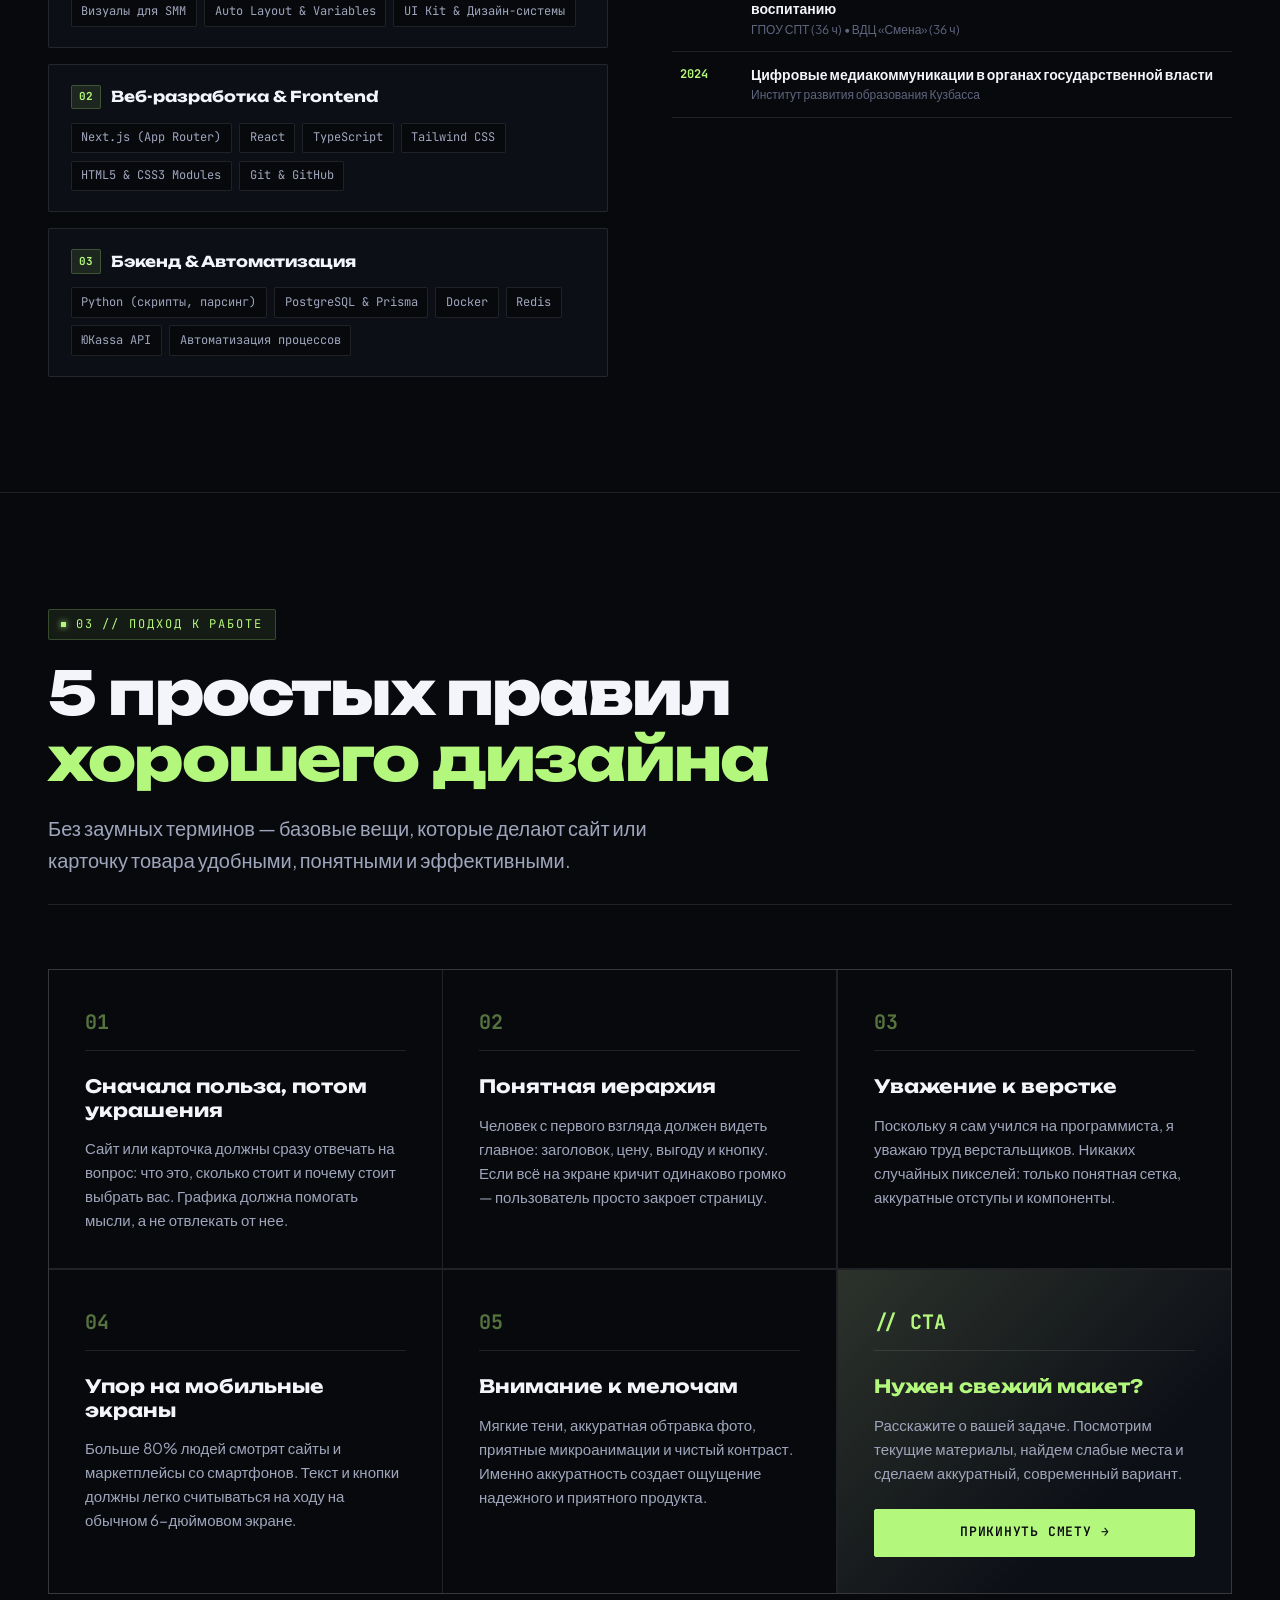
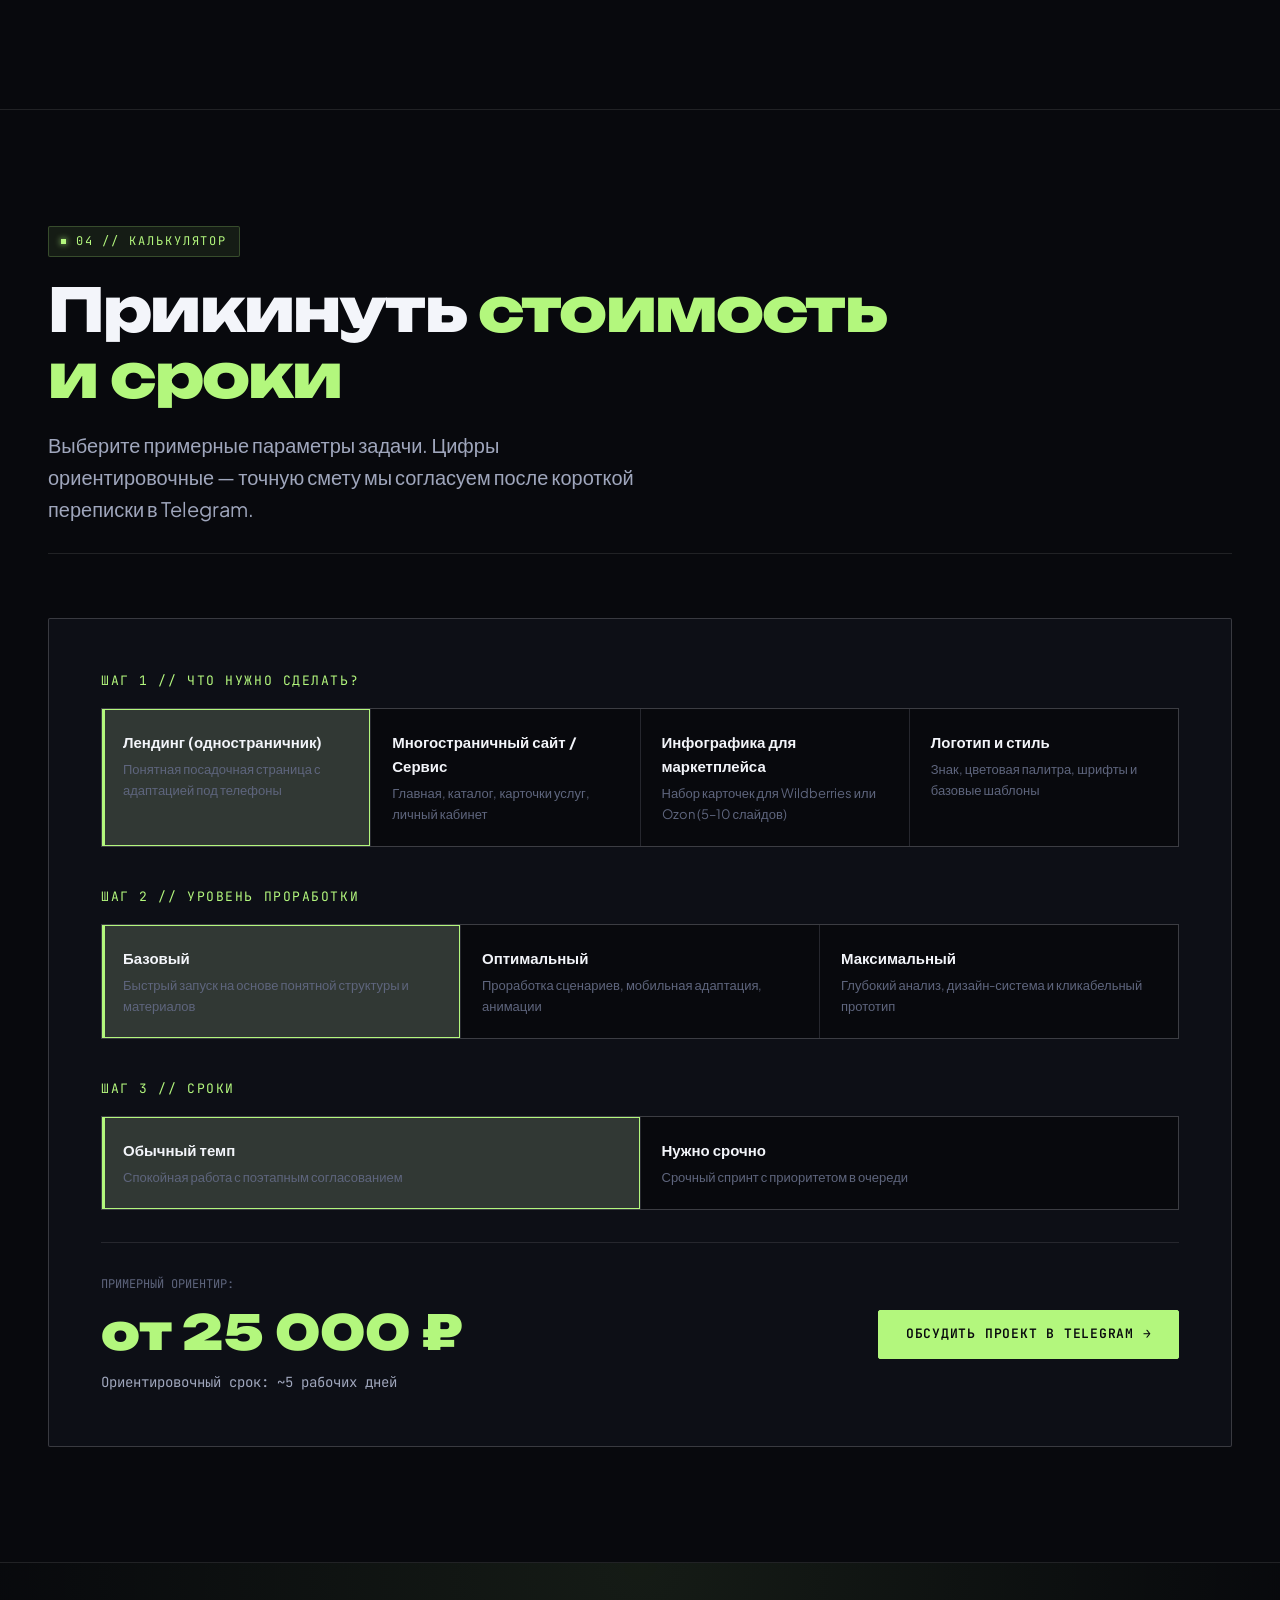
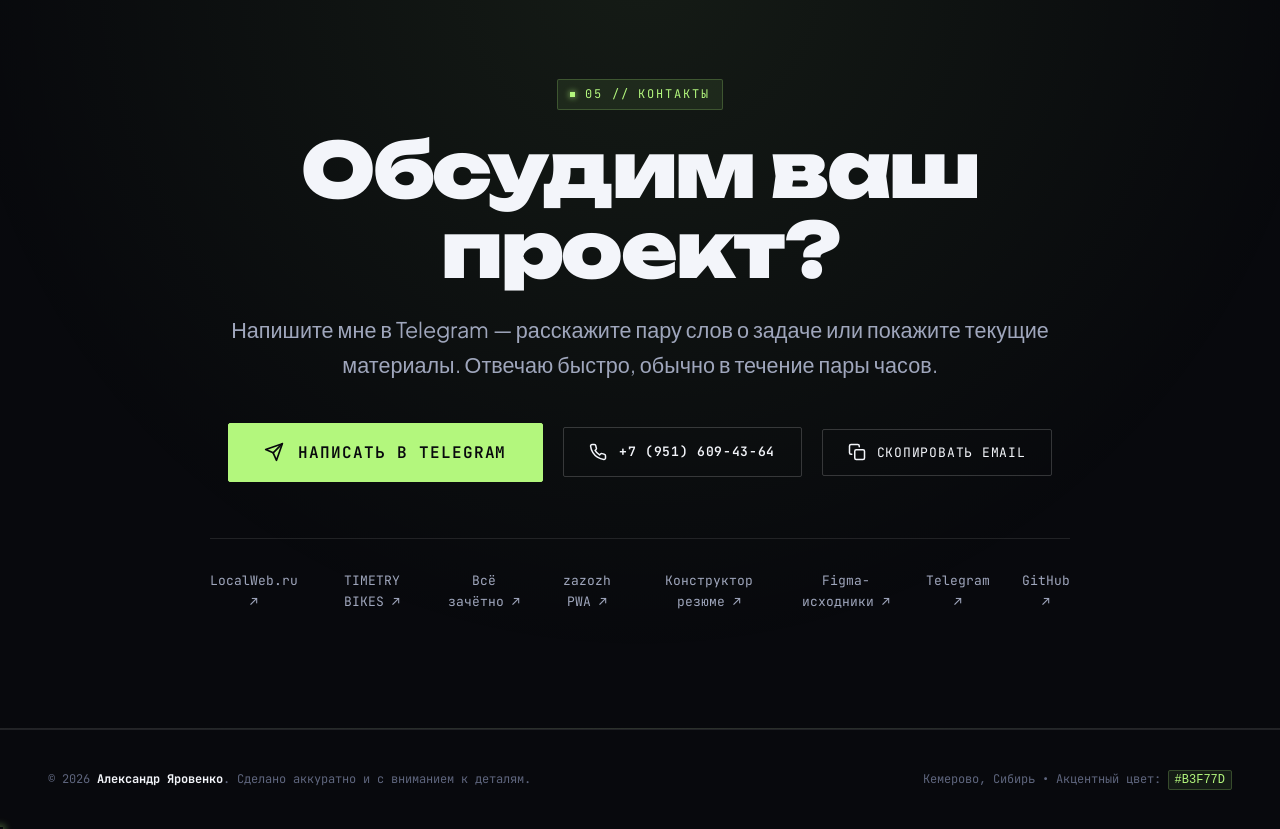
==== commit 14955dfa: "fix(ui): elevate custom cursor to browser top layer above modal dialog" ====
--- a/index.html
+++ b/index.html
@@ -31,9 +31,9 @@
   <div class="noise-overlay" aria-hidden="true"></div>
   <div class="ambient-glow" aria-hidden="true"></div>
 
-  <!-- Custom Cursor Elements -->
-  <div class="cursor-dot" aria-hidden="true"></div>
-  <div class="cursor-outline" aria-hidden="true"></div>
+  <!-- Custom Cursor Elements (Top Layer capable via popover manual) -->
+  <div class="cursor-dot" id="cursor-dot" aria-hidden="true" popover="manual"></div>
+  <div class="cursor-outline" id="cursor-outline" aria-hidden="true" popover="manual"></div>
 
   <div class="page-wrapper">
 
--- a/styles/main.css
+++ b/styles/main.css
@@ -180,8 +180,24 @@
 @media (pointer: fine) {
   body.has-custom-cursor,
   body.has-custom-cursor a,
-  body.has-custom-cursor button {
+  body.has-custom-cursor button,
+  body.has-custom-cursor input,
+  body.has-custom-cursor label,
+  body.has-custom-cursor select,
+  body.has-custom-cursor dialog,
+  body.has-custom-cursor dialog * {
     cursor: none !important;
+  }
+
+  /* Reset default user-agent popover styling when elevated to browser's Top Layer */
+  .cursor-dot[popover],
+  .cursor-outline[popover] {
+    margin: 0;
+    padding: 0;
+    inset: unset;
+    border: none;
+    background: transparent;
+    overflow: visible;
   }
 
   .cursor-dot {
@@ -193,7 +209,7 @@
     background-color: var(--accent);
     border-radius: 0;
     pointer-events: none;
-    z-index: 9999;
+    z-index: 2147483647;
     transform: translate(-50%, -50%);
     box-shadow: 0 0 8px var(--accent);
     transition: width 0.2s, height 0.2s, background-color 0.2s;
@@ -208,7 +224,7 @@
     border: 1px solid rgba(179, 247, 125, 0.5);
     border-radius: 0;
     pointer-events: none;
-    z-index: 9998;
+    z-index: 2147483646;
     transform: translate(-50%, -50%);
     transition: width 0.25s ease-out, height 0.25s ease-out, border-color 0.25s ease-out, background-color 0.25s ease-out;
   }
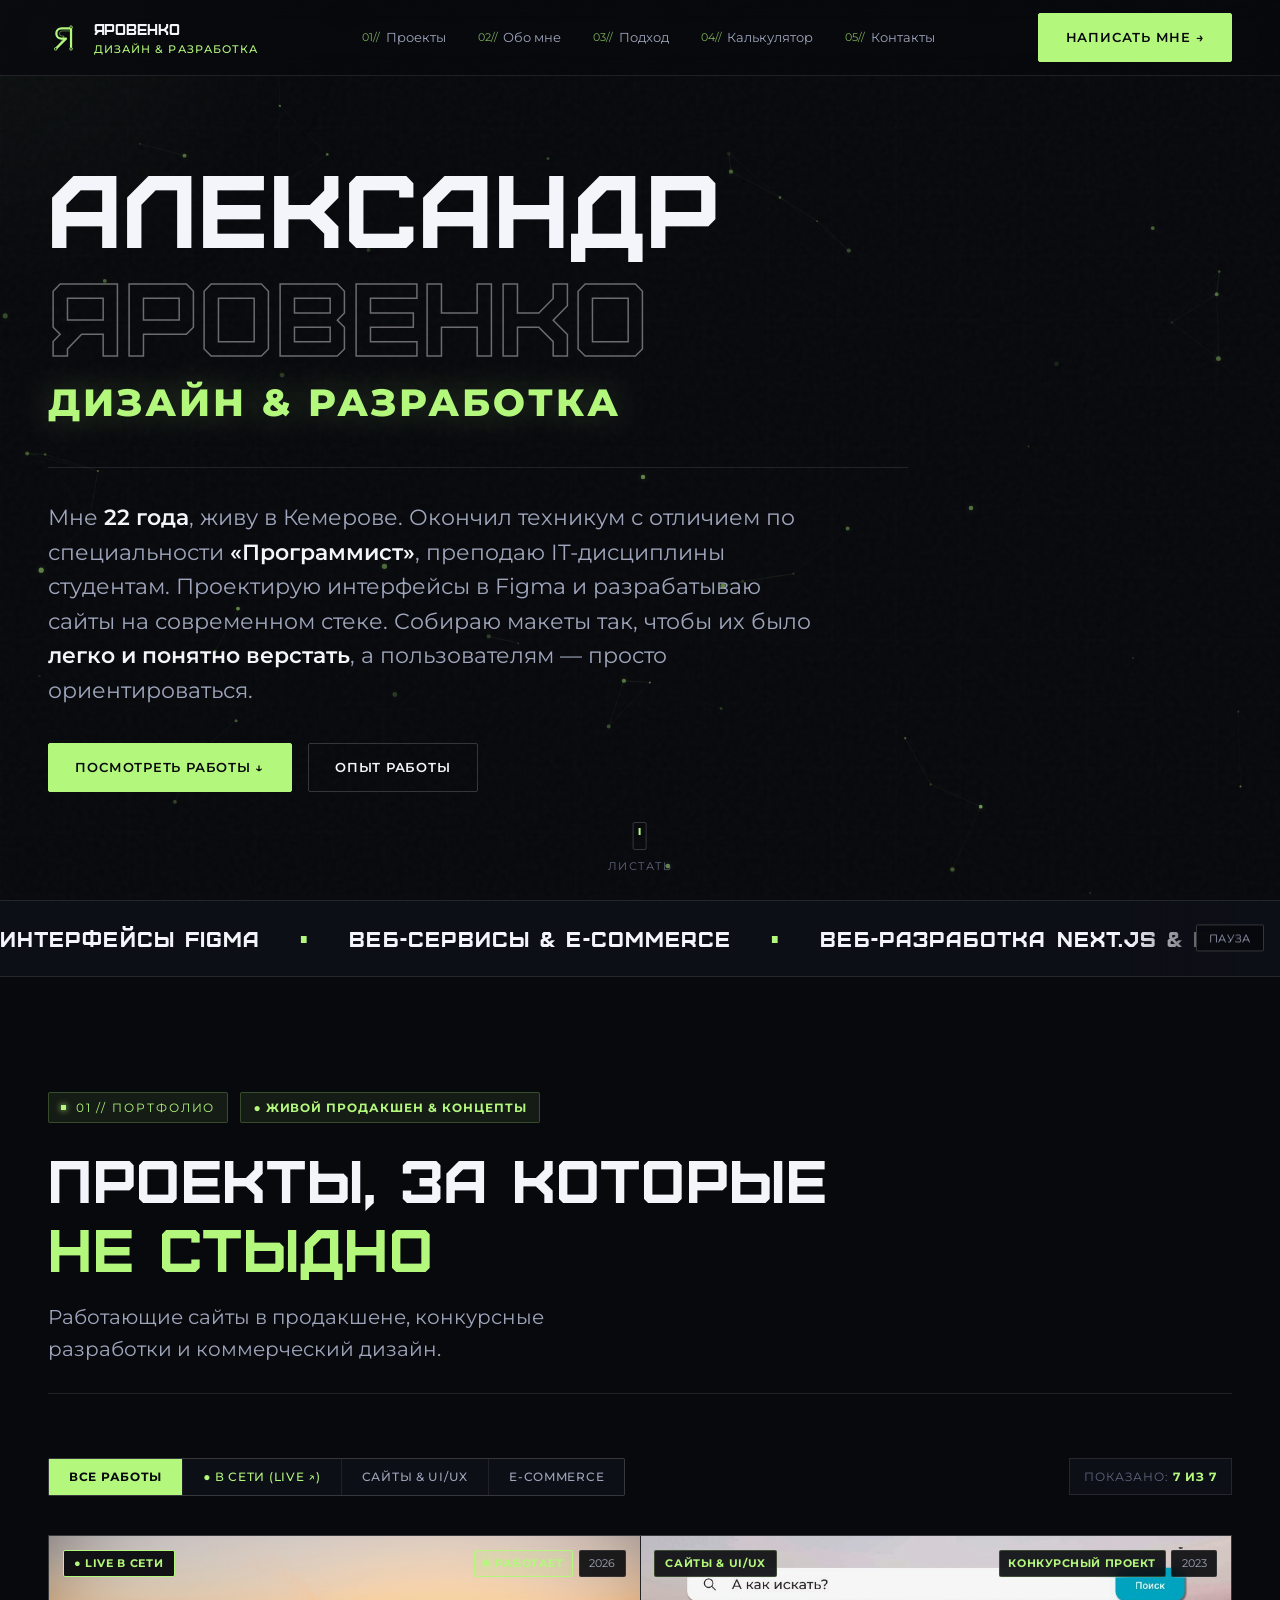
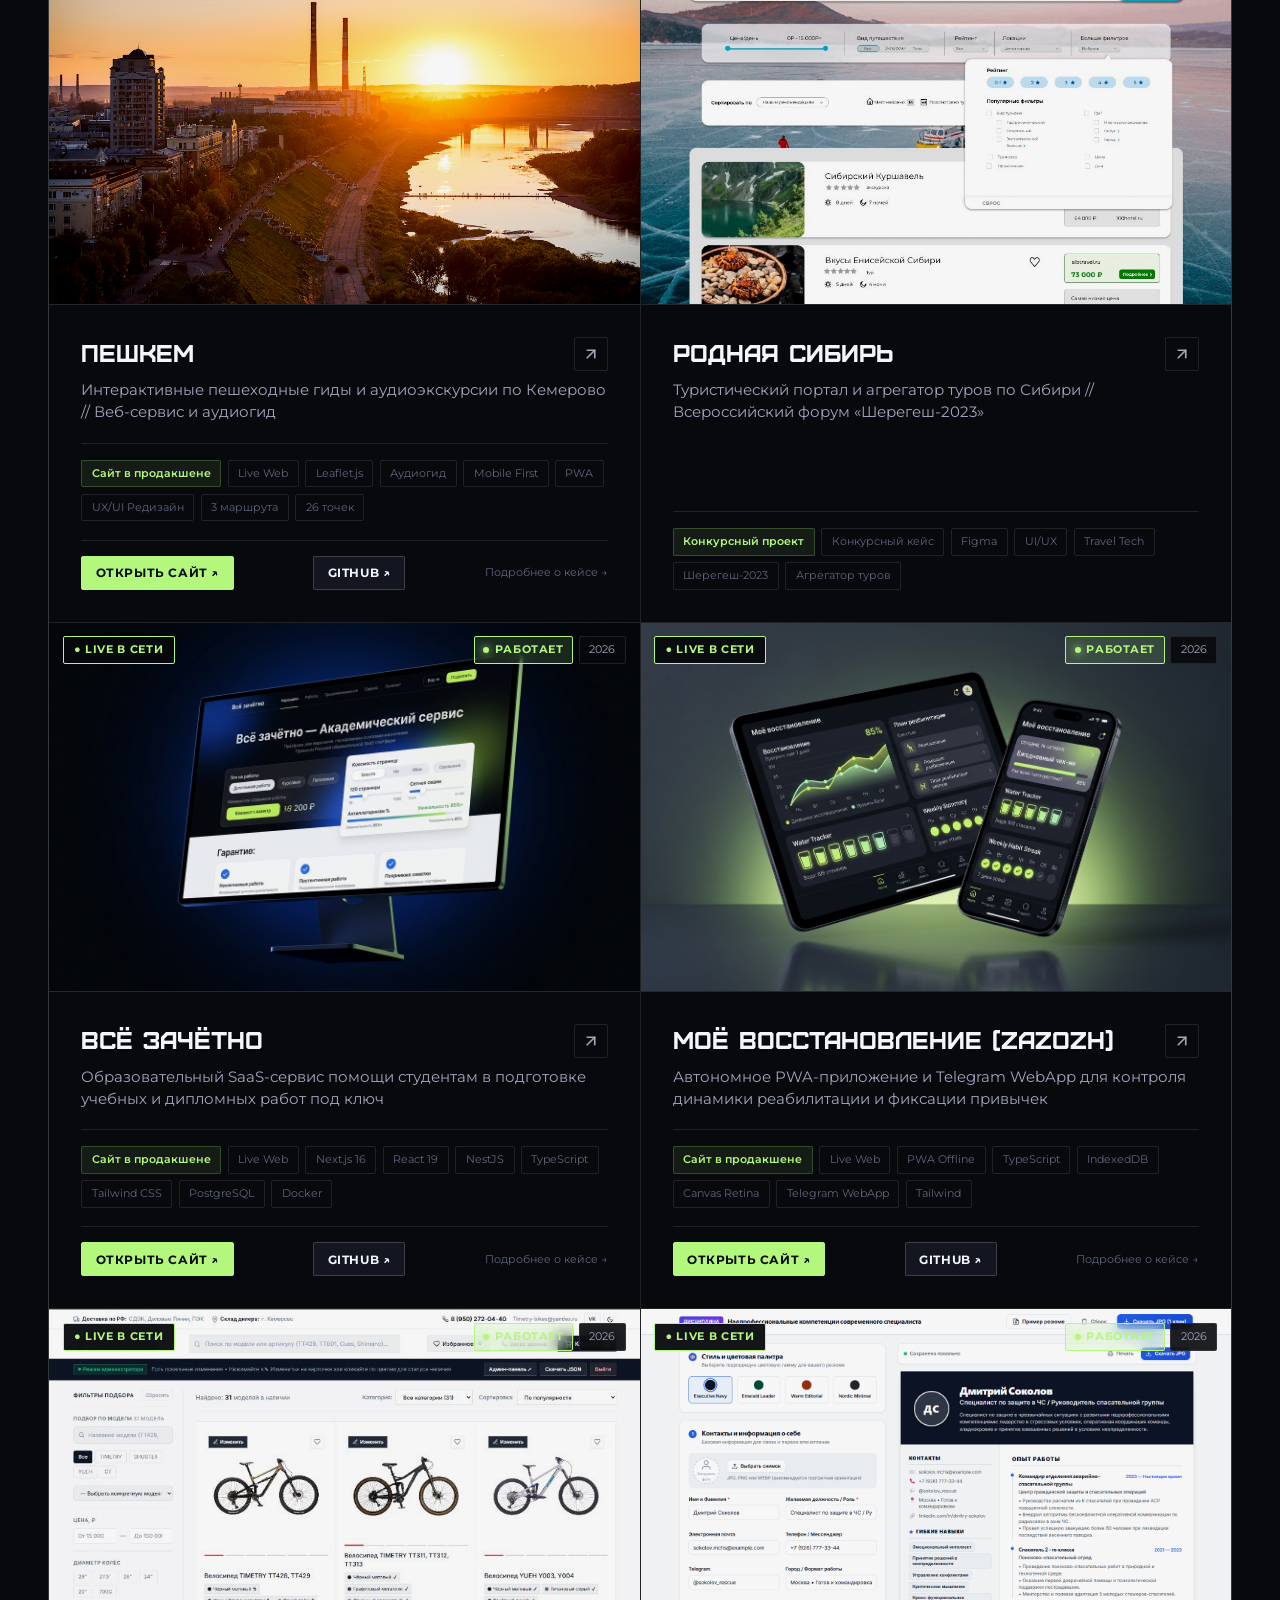
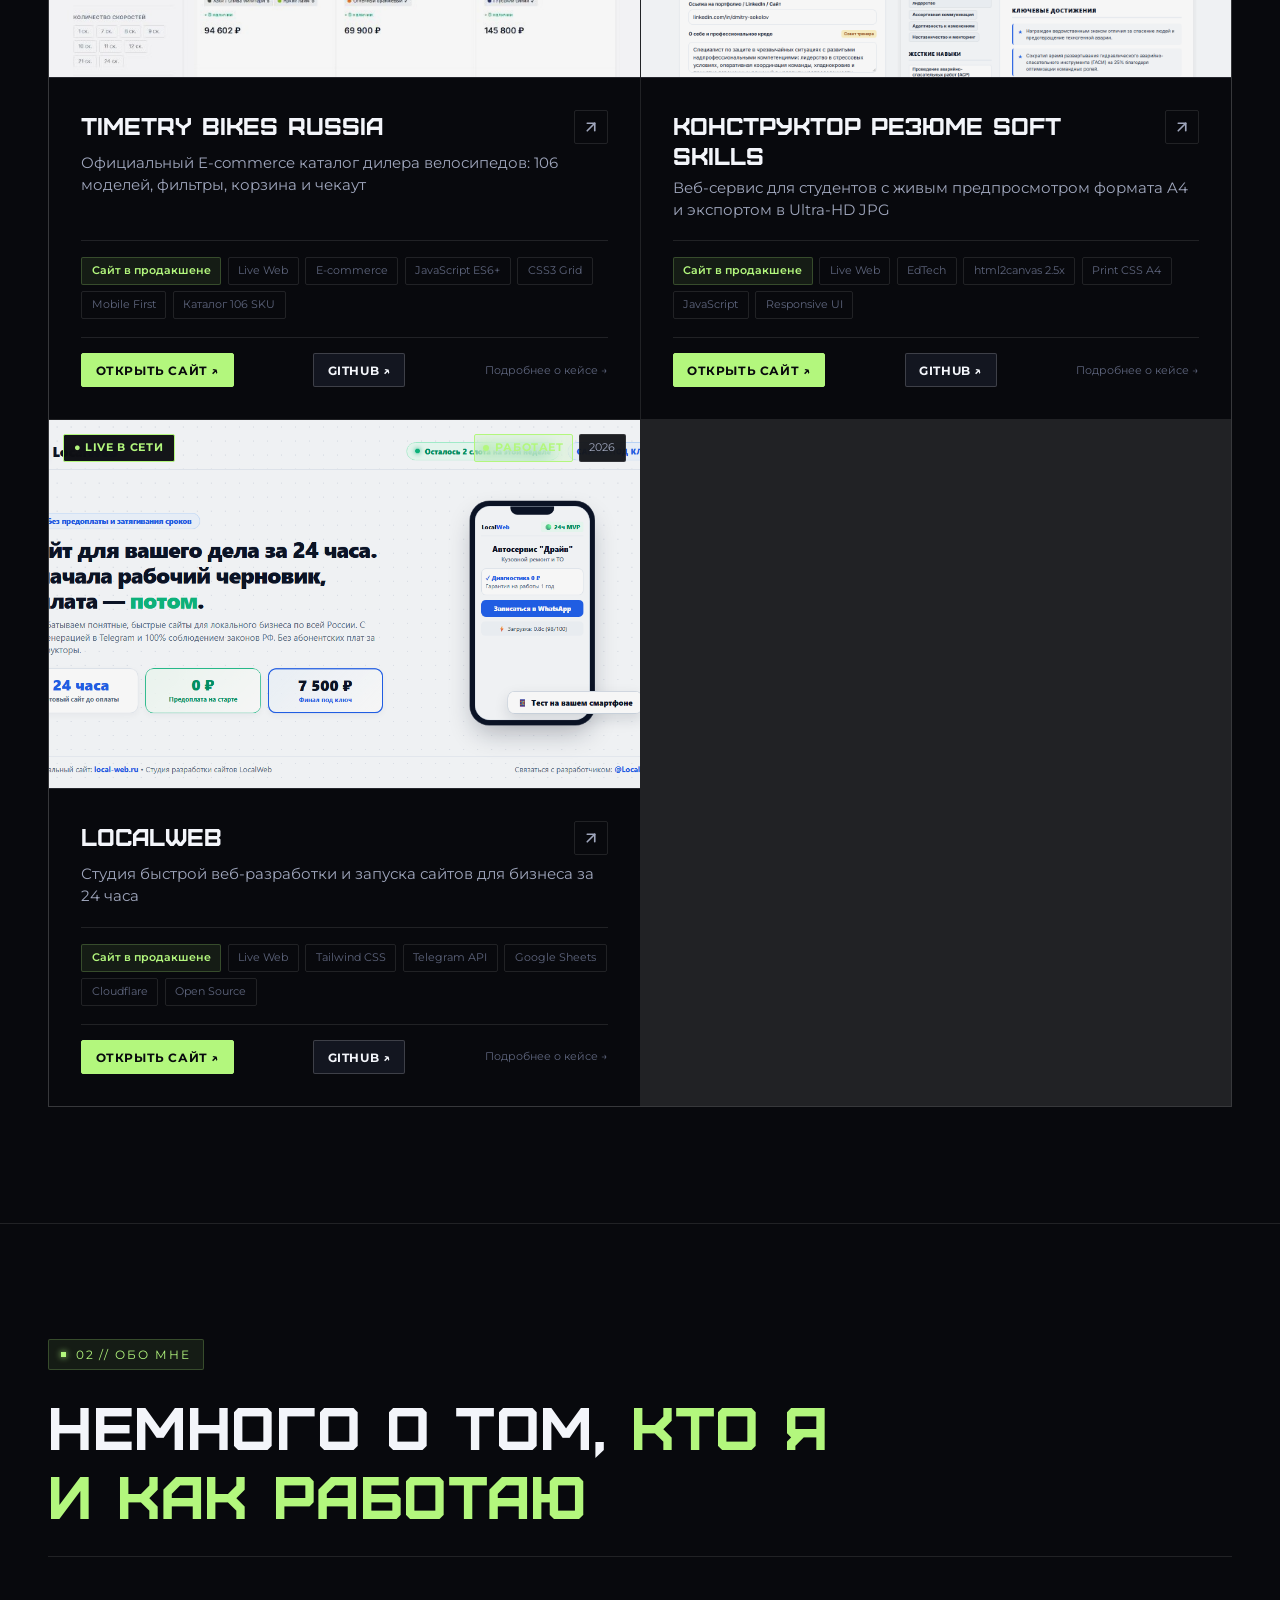
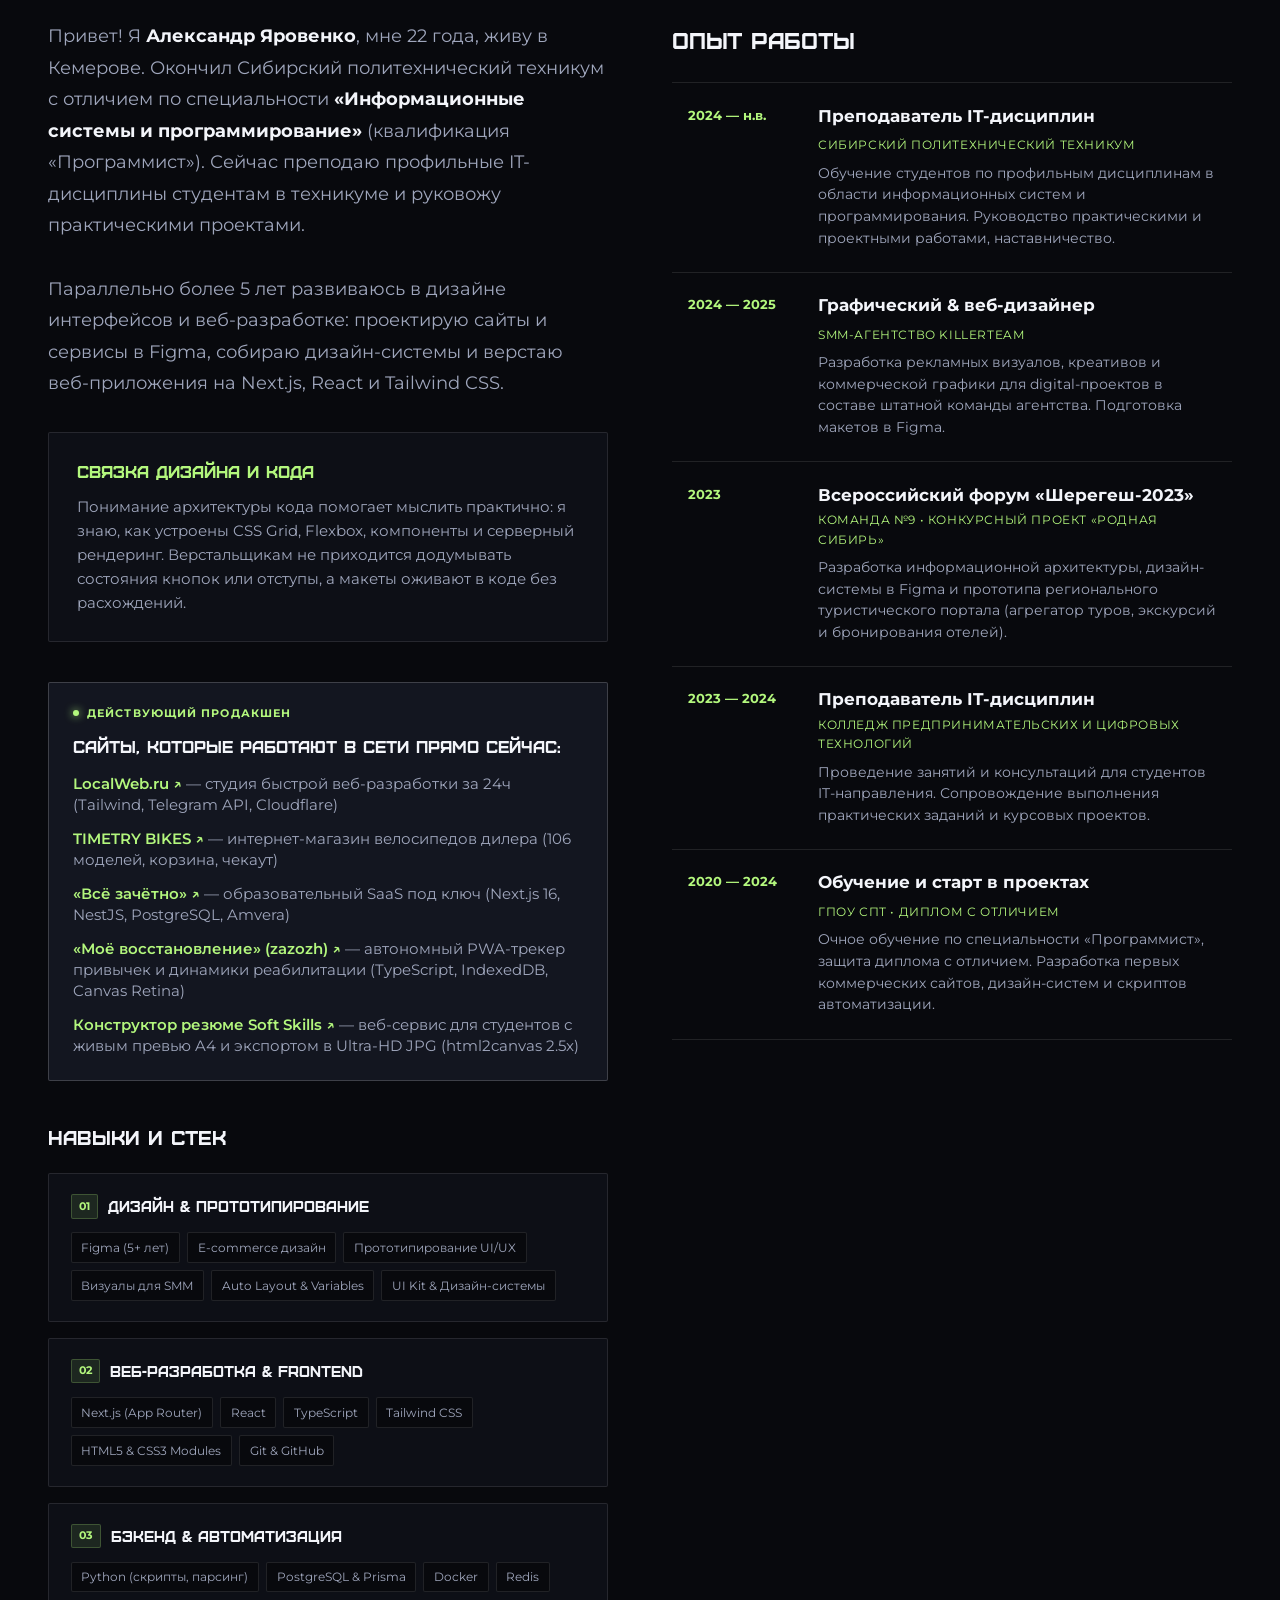
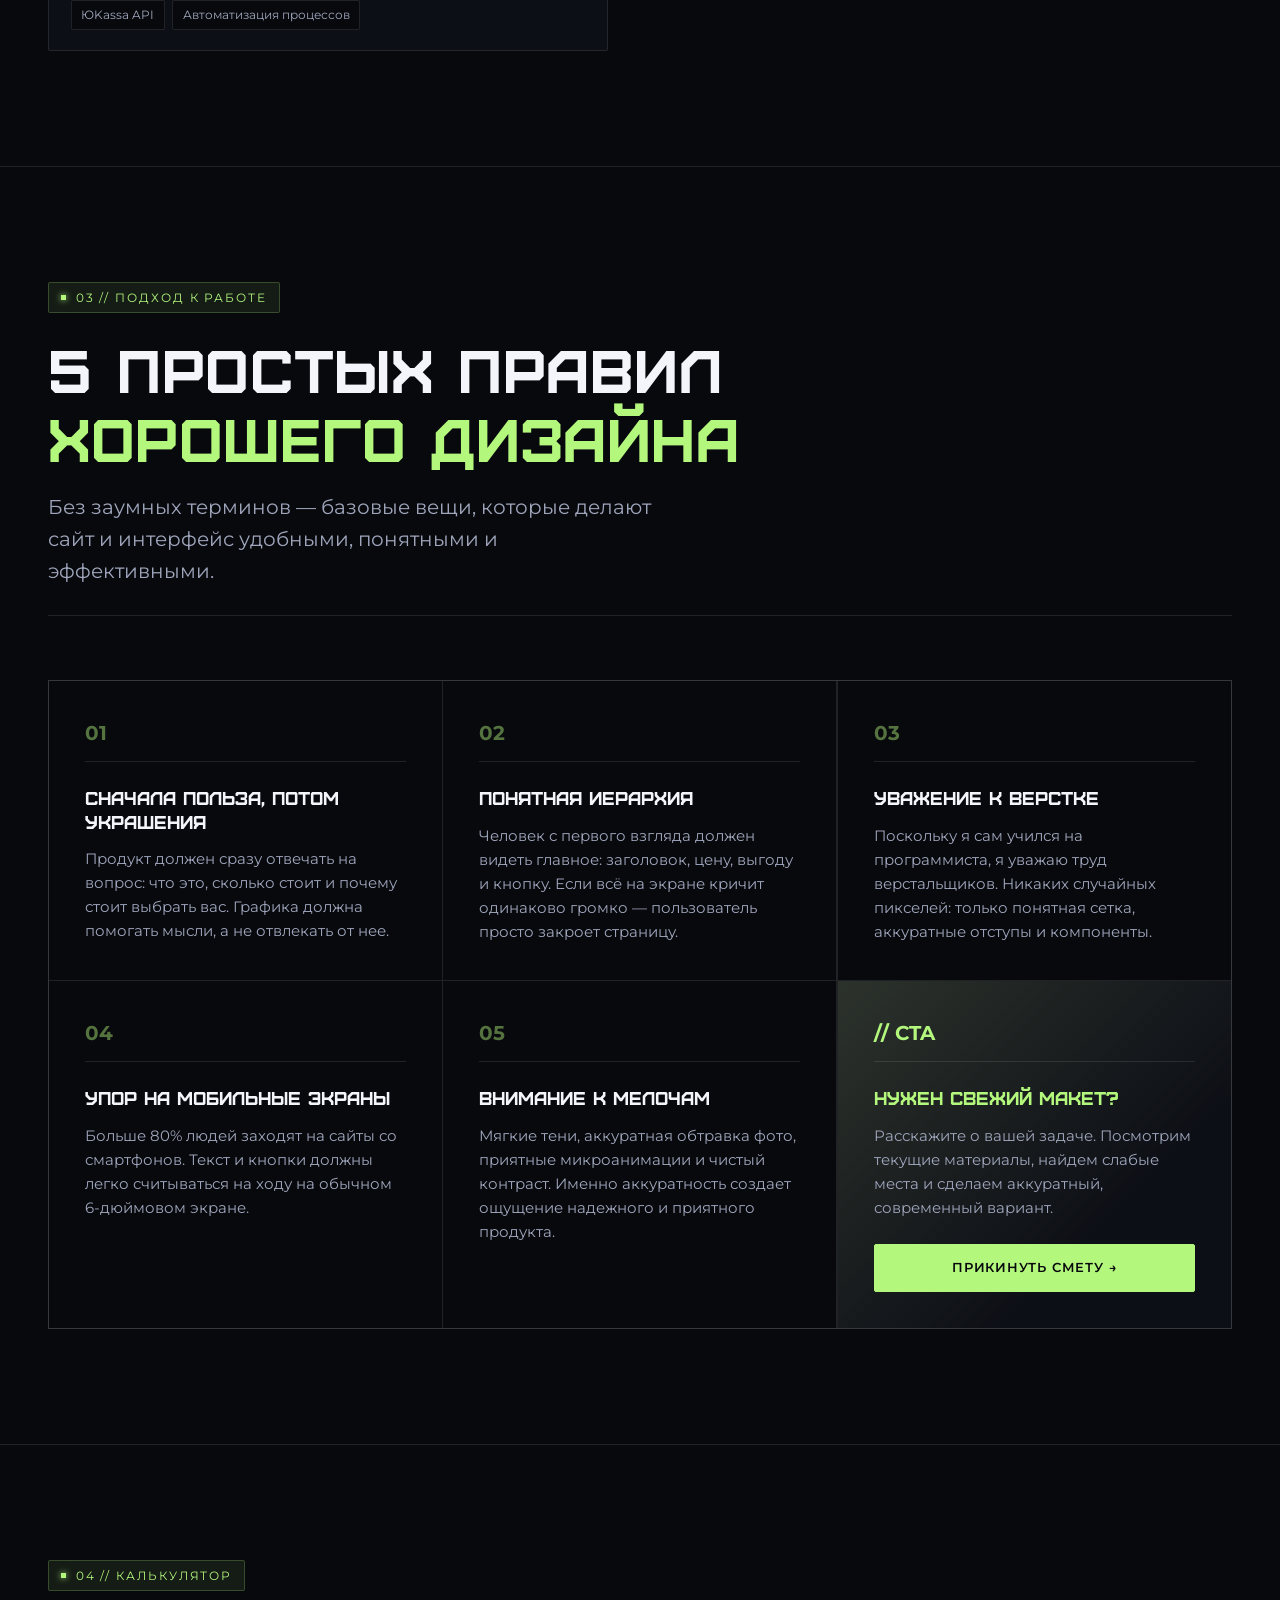
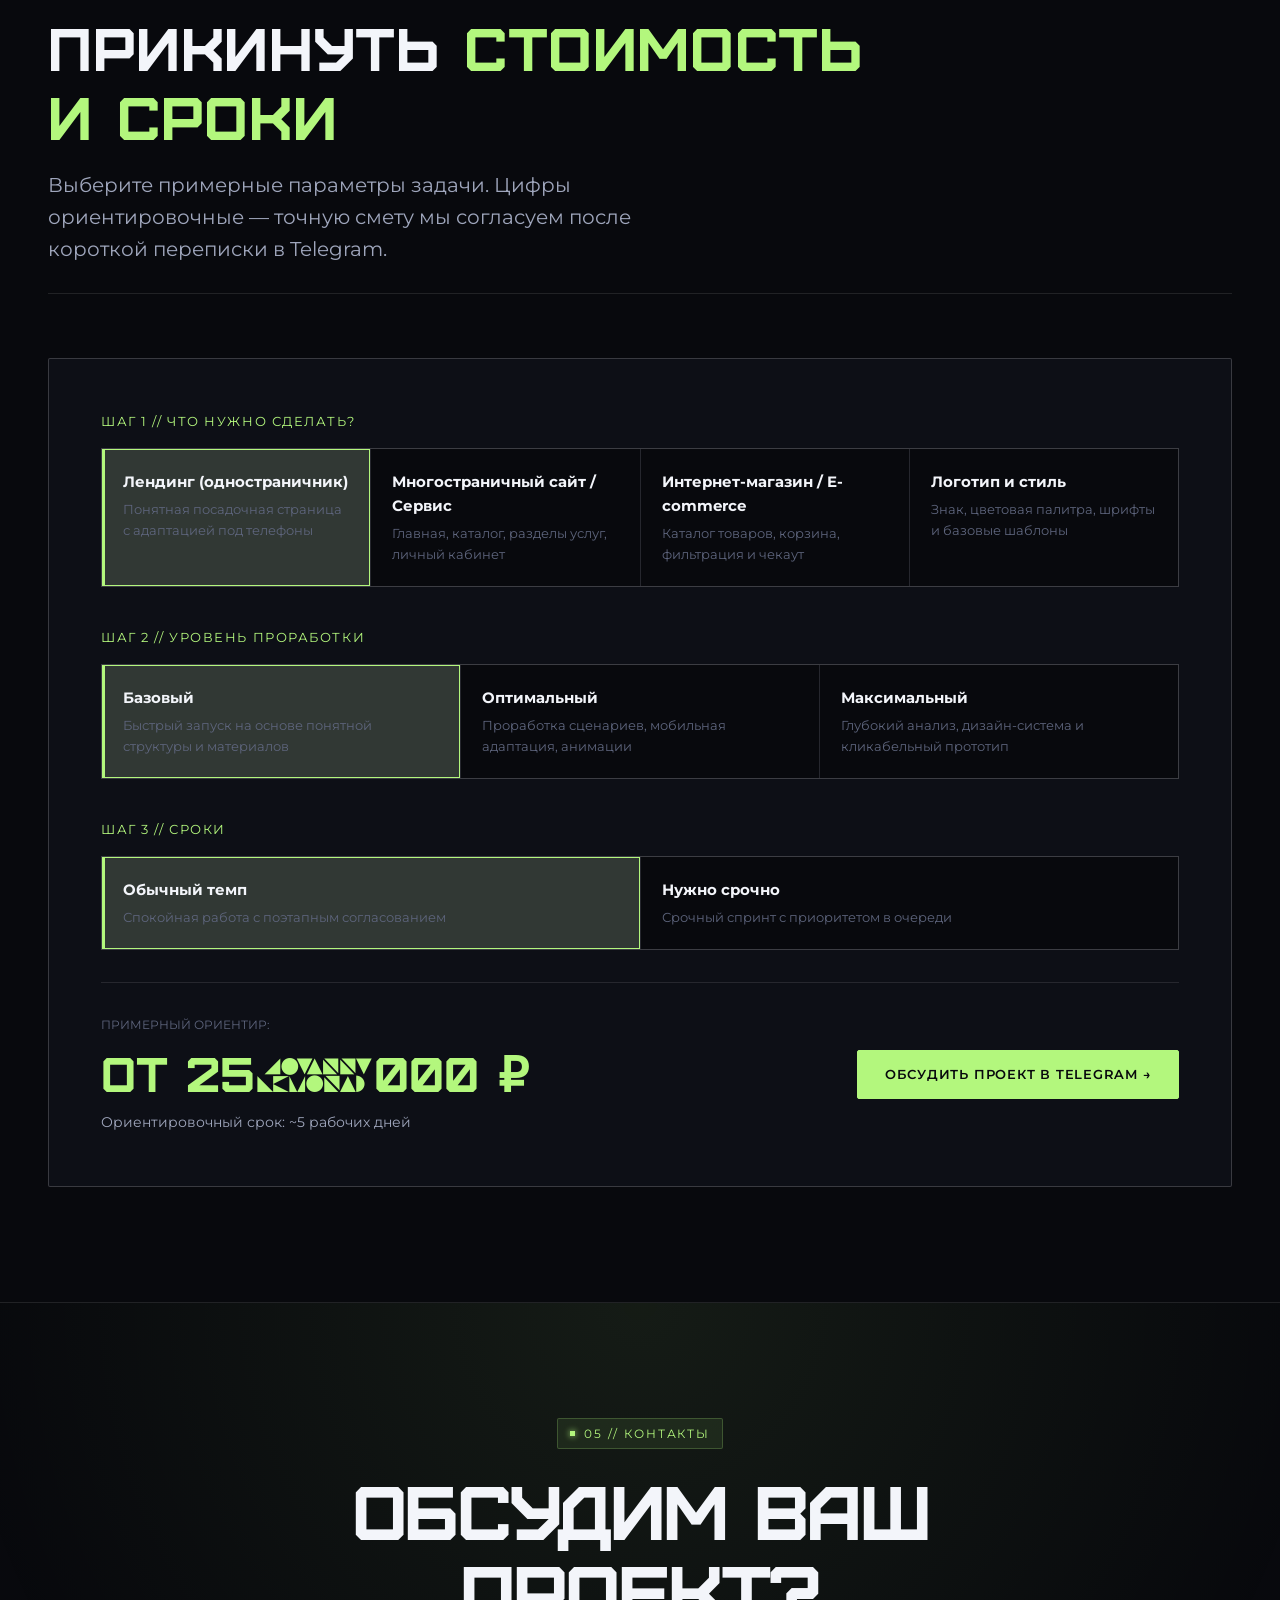
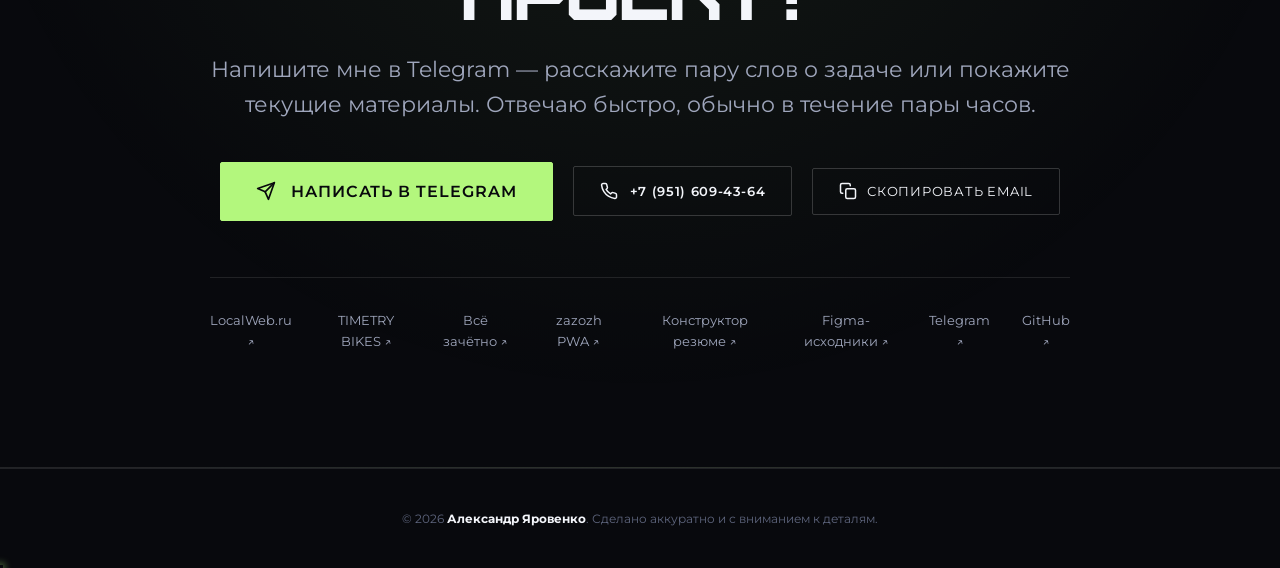
==== commit 7a09d3f9: "feat(portfolio): add ПешКем project showcase and publish website at /peshkem path" ====
--- a/index.html
+++ b/index.html
@@ -1,843 +1,768 @@
-<!DOCTYPE html>
-<html lang="ru">
-<head>
-  <meta charset="UTF-8">
-  <meta name="viewport" content="width=device-width, initial-scale=1.0">
-  <title>Александр Яровенко — Дизайн &amp; Веб-разработка</title>
-  <meta name="description" content="Портфолио Александра Яровенко (22 года, Кемерово). Проектирование интерфейсов в Figma, инфографика для маркетплейсов и веб-разработка на Next.js &amp; React. Диплом программиста с отличием.">
-  <meta name="keywords" content="Александр Яровенко, веб-дизайн, разработка сайтов, Figma, инфографика маркетплейсы, Wildberries, Ozon, Next.js, React, UI UX">
-  <meta name="theme-color" content="#08090D">
-  
-  <!-- Open Graph -->
-  <meta property="og:title" content="Александр Яровенко — Дизайн &amp; Веб-разработка">
-  <meta property="og:description" content="Проектирование интерфейсов в Figma, инфографика для маркетплейсов и веб-разработка на Next.js &amp; React. Действующие сайты в сети.">
-  <meta property="og:type" content="website">
-
-  <!-- Stylesheets -->
-  <link rel="stylesheet" href="styles/main.css">
-  <link rel="stylesheet" href="styles/components.css">
-  <link rel="stylesheet" href="styles/animations.css">
-
-  <!-- Favicon SVG -->
-  <link rel="icon" type="image/svg+xml" href="data:image/svg+xml,%3Csvg xmlns='http://www.w3.org/2000/svg' viewBox='0 0 32 32'%3E%3Crect width='32' height='32' rx='2' fill='%2308090D' stroke='%23B3F77D' stroke-opacity='0.4'/%3E%3Crect x='10' y='10' width='12' height='12' fill='%23B3F77D'/%3E%3C/svg%3E">
-</head>
-<body>
-
-  <!-- Scroll Progress Indicator -->
-  <div class="scroll-progress" id="scroll-progress" aria-hidden="true"></div>
-
-  <!-- Background Interactive Canvas & Ambience -->
-  <canvas id="bg-canvas"></canvas>
-  <div class="noise-overlay" aria-hidden="true"></div>
-  <div class="ambient-glow" aria-hidden="true"></div>
-
-  <!-- Custom Cursor Elements (Top Layer capable via popover manual) -->
-  <div class="cursor-dot" id="cursor-dot" aria-hidden="true" popover="manual"></div>
-  <div class="cursor-outline" id="cursor-outline" aria-hidden="true" popover="manual"></div>
-
-  <div class="page-wrapper">
-
-    <!-- 1. Site Header -->
-    <header class="site-header">
-      <div class="container header-container">
-        <a href="#hero" class="brand-logo" aria-label="Александр Яровенко">
-          <span class="brand-dot" aria-hidden="true"></span>
-          <div class="brand-text">
-            <span class="brand-name">ЯРОВЕНКО</span>
-            <span class="brand-role">ДИЗАЙН &amp; РАЗРАБОТКА</span>
-          </div>
-        </a>
-
-        <nav class="desktop-nav" aria-label="Основная навигация">
-          <ul class="nav-menu">
-            <li><a href="#works" class="nav-link"><span class="nav-num">01//</span>Проекты</a></li>
-            <li><a href="#about" class="nav-link"><span class="nav-num">02//</span>Обо мне</a></li>
-            <li><a href="#principles" class="nav-link"><span class="nav-num">03//</span>Подход</a></li>
-            <li><a href="#calculator" class="nav-link"><span class="nav-num">04//</span>Калькулятор</a></li>
-            <li><a href="#contact" class="nav-link"><span class="nav-num">05//</span>Контакты</a></li>
-          </ul>
-        </nav>
-
-        <div class="header-actions">
-          <button type="button" class="sfx-btn" id="sfx-toggle" aria-label="Переключить звуковые эффекты" aria-pressed="true">
-            <svg width="14" height="14" viewBox="0 0 24 24" fill="none" stroke="currentColor" stroke-width="2" stroke-linecap="round" stroke-linejoin="round">
-              <polygon points="11 5 6 9 2 9 2 15 6 15 11 19 11 5"></polygon>
-              <path d="M15.54 8.46a5 5 0 0 1 0 7.07"></path>
-              <path d="M19.07 4.93a10 10 0 0 1 0 14.14"></path>
-            </svg>
-            <span class="sfx-state">ЗВУК ВКЛ</span>
-          </button>
-
-          <a href="#contact" class="btn btn-primary">Написать мне →</a>
-
-          <button type="button" class="mobile-nav-toggle" aria-label="Открыть мобильное меню" aria-expanded="false">
-            <span></span>
-            <span></span>
-            <span></span>
-          </button>
-        </div>
-      </div>
-    </header>
-
-    <!-- 2. Hero Section -->
-    <section class="hero-section" id="hero">
-      <div class="container">
-        
-        <div class="hero-meta-bar reveal-init">
-          <div class="status-badge">
-            <span class="status-dot"></span>
-            <span>ОТКРЫТ К НОВЫМ ПРОЕКТАМ</span>
-          </div>
-          <div class="time-badge">
-            <span>КЕМЕРОВО, СИБИРЬ:</span>
-            <span class="time-val" id="live-time">Загрузка...</span>
-          </div>
-        </div>
-
-        <div class="hero-title-wrap reveal-init delay-1">
-          <h1 class="hero-headline">
-            <span class="hero-line">АЛЕКСАНДР</span>
-            <span class="hero-line outline-text glitch-hover" data-text="ЯРОВЕНКО">ЯРОВЕНКО</span>
-            <span class="hero-line accent-text">ДИЗАЙН &amp; РАЗРАБОТКА</span>
-          </h1>
-        </div>
-
-        <div class="hero-desc-grid reveal-init delay-2">
-          <div class="hero-bio-col">
-            <p class="hero-bio">
-              Мне <strong>22 года</strong>, живу в Кемерове. Окончил техникум с отличием по специальности <strong>«Программист»</strong>, преподаю IT-дисциплины студентам. Проектирую интерфейсы в Figma, делаю инфографику для маркетплейсов и разрабатываю сайты на современном стеке. Собираю макеты так, чтобы их было <strong>легко и понятно верстать</strong>, а пользователям — просто ориентироваться.
-            </p>
-            <div class="hero-actions">
-              <a href="#works" class="btn btn-primary">Посмотреть работы ↓</a>
-              <a href="#about" class="btn btn-secondary">Опыт и образование</a>
-            </div>
-          </div>
-
-          <div class="hero-stats-col">
-            <div class="hero-stats-row">
-              <div class="stat-item">
-                <span class="stat-value">5+ лет</span>
-                <span class="stat-label">Практики в Figma</span>
-              </div>
-              <div class="stat-item">
-                <span class="stat-value">Красный</span>
-                <span class="stat-label">Диплом программиста</span>
-              </div>
-              <div class="stat-item">
-                <span class="stat-value">Full-cycle</span>
-                <span class="stat-label">Дизайн и код</span>
-              </div>
-            </div>
-          </div>
-        </div>
-
-        <div class="scroll-indicator" aria-hidden="true">
-          <div class="mouse-icon">
-            <div class="mouse-wheel"></div>
-          </div>
-          <span>ЛИСТАТЬ</span>
-        </div>
-
-      </div>
-    </section>
-
-    <!-- 3. Infinite Marquee Ticker -->
-    <div class="marquee-container" id="marquee-container">
-      <div class="marquee-track" aria-hidden="true">
-        <div class="marquee-item">ИНТЕРФЕЙСЫ FIGMA <span class="separator">✦</span></div>
-        <div class="marquee-item">ИНФОГРАФИКА ДЛЯ МАРКЕТПЛЕЙСОВ <span class="separator">✦</span></div>
-        <div class="marquee-item">ВЕБ-РАЗРАБОТКА NEXT.JS &amp; REACT <span class="separator">✦</span></div>
-        <div class="marquee-item">E-COMMERCE &amp; САЙТЫ <span class="separator">✦</span></div>
-        <div class="marquee-item">АВТОМАТИЗАЦИЯ НА PYTHON <span class="separator">✦</span></div>
-        <div class="marquee-item">ПРЕПОДАВАНИЕ IT-ДИСЦИПЛИН <span class="separator">✦</span></div>
-        <div class="marquee-item">ПОНИМАНИЕ ВЕРСТКИ И БЭКЕНДА <span class="separator">✦</span></div>
-        <!-- Duplicate for loop -->
-        <div class="marquee-item">ИНТЕРФЕЙСЫ FIGMA <span class="separator">✦</span></div>
-        <div class="marquee-item">ИНФОГРАФИКА ДЛЯ МАРКЕТПЛЕЙСОВ <span class="separator">✦</span></div>
-        <div class="marquee-item">ВЕБ-РАЗРАБОТКА NEXT.JS &amp; REACT <span class="separator">✦</span></div>
-        <div class="marquee-item">E-COMMERCE &amp; САЙТЫ <span class="separator">✦</span></div>
-        <div class="marquee-item">АВТОМАТИЗАЦИЯ НА PYTHON <span class="separator">✦</span></div>
-        <div class="marquee-item">ПРЕПОДАВАНИЕ IT-ДИСЦИПЛИН <span class="separator">✦</span></div>
-        <div class="marquee-item">ПОНИМАНИЕ ВЕРСТКИ И БЭКЕНДА <span class="separator">✦</span></div>
-      </div>
-      <button type="button" class="marquee-pause-btn" id="marquee-toggle" aria-label="Поставить бегущую строку на паузу">Пауза</button>
-    </div>
-
-    <!-- 4. Selected Works -->
-    <section class="section" id="works">
-      <div class="container">
-        
-        <div class="section-header reveal-init">
-          <div class="section-tag-row">
-            <span class="section-tag">01 // Портфолио</span>
-            <span class="portfolio-type-pill live-pill">● Живой продакшен &amp; Концепты</span>
-          </div>
-          <h2 class="section-title">Проекты, за которые <span class="text-accent">не стыдно</span></h2>
-          <p class="section-subtitle">
-            Работающие сайты в продакшене и авторские концепты: от действующих интернет-магазинов и B2B-сервисов до сложных мобильных интерфейсов и дизайн-систем в Figma.
-          </p>
-        </div>
-
-        <div class="portfolio-controls reveal-init delay-1">
-          <div class="filter-group" role="tablist" aria-label="Фильтрация проектов">
-            <button type="button" class="filter-btn active" data-filter="all" role="tab" aria-selected="true">Все работы</button>
-            <button type="button" class="filter-btn filter-btn-live" data-filter="live" role="tab" aria-selected="false">● В сети (Live ↗)</button>
-            <button type="button" class="filter-btn" data-filter="ui-ux" role="tab" aria-selected="false">Сайты &amp; UI/UX</button>
-            <button type="button" class="filter-btn" data-filter="infographics" role="tab" aria-selected="false">E-com &amp; Карточки</button>
-            <button type="button" class="filter-btn" data-filter="branding" role="tab" aria-selected="false">Брендинг &amp; Системы</button>
-          </div>
-
-          <div class="portfolio-counter">
-            Показано: <strong id="visible-count">13 из 13</strong>
-          </div>
-        </div>
-
-        <!-- Cards Grid populated by JavaScript -->
-        <div class="works-grid reveal-init delay-2" id="works-container">
-          <!-- Populated from scripts/data.js -->
-        </div>
-
-      </div>
-    </section>
-
-    <!-- 5. About & Background Section -->
-    <section class="section" id="about">
-      <div class="container">
-        
-        <div class="section-header reveal-init">
-          <span class="section-tag">02 // Обо мне</span>
-          <h2 class="section-title">Немного о том, <span class="text-accent">кто я и как работаю</span></h2>
-        </div>
-
-        <div class="about-grid">
-          
-          <div class="about-left-col reveal-init">
-            <p class="about-bio-text">
-              Привет! Я <strong>Александр Яровенко</strong>, мне 22 года, живу в Кемерове. Окончил Сибирский политехнический техникум с отличием по специальности <strong>«Информационные системы и программирование»</strong> (квалификация «Программист»). Сейчас преподаю профильные IT-дисциплины студентам в техникуме и руковожу практическими проектами.
-            </p>
-            <p class="about-bio-text">
-              Параллельно более 5 лет развиваюсь в визуальном дизайне и веб-разработке: создаю инфографику для Wildberries и Ozon, проектирую сайты и интерфейсы в Figma, собираю дизайн-системы и верстаю веб-приложения на Next.js, React и Tailwind CSS.
-            </p>
-
-            <div class="tech-edge-box">
-              <h4>Связка дизайна и кода</h4>
-              <p>
-                Понимание архитектуры кода помогает мыслить практично: я знаю, как устроены CSS Grid, Flexbox, компоненты и серверный рендеринг. Верстальщикам не приходится додумывать состояния кнопок или отступы, а макеты оживают в коде без расхождений.
-              </p>
-            </div>
-
-            <!-- Live Projects Highlight Box -->
-            <div class="live-projects-box">
-              <div class="live-box-header">
-                <span class="live-dot"></span>
-                <span class="live-box-badge">ДЕЙСТВУЮЩИЙ ПРОДАКШЕН</span>
-              </div>
-              <h4>Сайты, которые работают в сети прямо сейчас:</h4>
-              <ul class="live-sites-list">
-                <li>
-                  <a href="https://local-web.ru/" target="_blank" rel="noopener noreferrer">
-                    <strong>LocalWeb.ru ↗</strong> — студия быстрой веб-разработки за 24ч (Tailwind, Telegram API, Cloudflare)
-                  </a>
-                </li>
-                <li>
-                  <a href="https://local-web.ru/timetry/index.html" target="_blank" rel="noopener noreferrer">
-                    <strong>TIMETRY BIKES ↗</strong> — интернет-магазин велосипедов дилера (106 моделей, корзина, чекаут)
-                  </a>
-                </li>
-                <li>
-                  <a href="https://vse-zachetno-mrrebrik.msk1.amvera.tech/" target="_blank" rel="noopener noreferrer">
-                    <strong>«Всё зачётно» ↗</strong> — образовательный SaaS под ключ (Next.js 16, NestJS, PostgreSQL, Amvera)
-                  </a>
-                </li>
-                <li>
-                  <a href="https://mrrebrik28.github.io/zazozh/" target="_blank" rel="noopener noreferrer">
-                    <strong>«Моё восстановление» (zazozh) ↗</strong> — автономный PWA-трекер привычек и динамики реабилитации (TypeScript, IndexedDB, Canvas Retina)
-                  </a>
-                </li>
-                <li>
-                  <a href="https://mrrebrik28.github.io/softskills-resume/" target="_blank" rel="noopener noreferrer">
-                    <strong>Конструктор резюме Soft Skills ↗</strong> — веб-сервис для студентов с живым превью A4 и экспортом в Ultra-HD JPG (html2canvas 2.5x)
-                  </a>
-                </li>
-              </ul>
-            </div>
-
-            <!-- Real Skills & Tech Stack -->
-            <div class="skills-block">
-              <h4 class="section-subheading">Навыки и стек</h4>
-              <div class="skills-categories-grid">
-                
-                <div class="skill-cat-card">
-                  <div class="skill-cat-header">
-                    <span class="skill-cat-badge">01</span>
-                    <span class="skill-cat-title">Дизайн &amp; Прототипирование</span>
-                  </div>
-                  <div class="skill-tags-cloud">
-                    <span class="skill-tag-item">Figma (5+ лет)</span>
-                    <span class="skill-tag-item">Инфографика (WB / Ozon)</span>
-                    <span class="skill-tag-item">Прототипирование UI/UX</span>
-                    <span class="skill-tag-item">Визуалы для SMM</span>
-                    <span class="skill-tag-item">Auto Layout &amp; Variables</span>
-                    <span class="skill-tag-item">UI Kit &amp; Дизайн-системы</span>
-                  </div>
-                </div>
-
-                <div class="skill-cat-card">
-                  <div class="skill-cat-header">
-                    <span class="skill-cat-badge">02</span>
-                    <span class="skill-cat-title">Веб-разработка &amp; Frontend</span>
-                  </div>
-                  <div class="skill-tags-cloud">
-                    <span class="skill-tag-item">Next.js (App Router)</span>
-                    <span class="skill-tag-item">React</span>
-                    <span class="skill-tag-item">TypeScript</span>
-                    <span class="skill-tag-item">Tailwind CSS</span>
-                    <span class="skill-tag-item">HTML5 &amp; CSS3 Modules</span>
-                    <span class="skill-tag-item">Git &amp; GitHub</span>
-                  </div>
-                </div>
-
-                <div class="skill-cat-card">
-                  <div class="skill-cat-header">
-                    <span class="skill-cat-badge">03</span>
-                    <span class="skill-cat-title">Бэкенд &amp; Автоматизация</span>
-                  </div>
-                  <div class="skill-tags-cloud">
-                    <span class="skill-tag-item">Python (скрипты, парсинг)</span>
-                    <span class="skill-tag-item">PostgreSQL &amp; Prisma</span>
-                    <span class="skill-tag-item">Docker</span>
-                    <span class="skill-tag-item">Redis</span>
-                    <span class="skill-tag-item">ЮKassa API</span>
-                    <span class="skill-tag-item">Автоматизация процессов</span>
-                  </div>
-                </div>
-
-              </div>
-            </div>
-          </div>
-
-          <div class="about-right-col reveal-init delay-1">
-            <h3 class="about-col-title">
-              Опыт работы
-            </h3>
-
-            <div class="awards-timeline">
-              <div class="award-item">
-                <span class="award-year">2024 — н.в.</span>
-                <div class="award-details">
-                  <h5>Преподаватель IT-дисциплин</h5>
-                  <span class="award-company">Сибирский политехнический техникум</span>
-                  <p class="award-desc">
-                    Обучение студентов по профильным дисциплинам в области информационных систем и программирования. Руководство практическими и проектными работами, наставничество.
-                  </p>
-                </div>
-              </div>
-
-              <div class="award-item">
-                <span class="award-year">2024 — 2025</span>
-                <div class="award-details">
-                  <h5>Дизайнер инфографики</h5>
-                  <span class="award-company">SMM-агентство KillerTeam</span>
-                  <p class="award-desc">
-                    Разработка инфографики и визуалов для коммерческих SMM-проектов в составе штатной команды агентства. Оформление контента и подготовка макетов в Figma.
-                  </p>
-                </div>
-              </div>
-
-              <div class="award-item">
-                <span class="award-year">2023 — 2024</span>
-                <div class="award-details">
-                  <h5>Преподаватель IT-дисциплин</h5>
-                  <span class="award-company">Колледж предпринимательских и цифровых технологий</span>
-                  <p class="award-desc">
-                    Проведение занятий и консультаций для студентов IT-направления. Сопровождение выполнения практических заданий и курсовых проектов.
-                  </p>
-                </div>
-              </div>
-
-              <div class="award-item">
-                <span class="award-year">2020 — 2024</span>
-                <div class="award-details">
-                  <h5>Обучение и старт в проектах</h5>
-                  <span class="award-company">ГПОУ СПТ • Диплом с отличием</span>
-                  <p class="award-desc">
-                    Очное обучение по специальности «Программист», защита диплома с отличием. Разработка первых коммерческих сайтов, дизайн-систем и скриптов автоматизации.
-                  </p>
-                </div>
-              </div>
-            </div>
-
-            <!-- Education & Certifications -->
-            <div class="education-block">
-              <h3 class="about-col-title" style="margin-top: 2.75rem;">
-                Образование и квалификация
-              </h3>
-
-              <div class="edu-card">
-                <div class="edu-header">
-                  <span class="edu-years">2020 — 2024</span>
-                  <span class="edu-badge">Диплом с отличием</span>
-                </div>
-                <h4 class="edu-institution">ГПОУ «Сибирский политехнический техникум»</h4>
-                <div class="edu-specialty">Информационные системы и программирование</div>
-                <div class="edu-qualification">Квалификация: <strong>Программист</strong> (очная форма)</div>
-              </div>
-
-              <div class="cert-block">
-                <h5 class="cert-heading">Повышение квалификации и сертификаты:</h5>
-                <ul class="cert-list">
-                  <li class="cert-item">
-                    <span class="cert-year">2026</span>
-                    <div class="cert-content">
-                      <strong>Оператор беспилотных авиационных систем (до 30 кг)</strong>
-                      <span>ГПОУ СПТ • Профессиональное обучение (256 ч)</span>
-                    </div>
-                  </li>
-                  <li class="cert-item">
-                    <span class="cert-year">2024</span>
-                    <div class="cert-content">
-                      <strong>Проектный подход в развитии профессиональных компетенций</strong>
-                      <span>ПК им. Т. А. Кучерявенко • Квалификация: педагог (72 ч)</span>
-                    </div>
-                  </li>
-                  <li class="cert-item">
-                    <span class="cert-year">2024</span>
-                    <div class="cert-content">
-                      <strong>Эффективное наставничество &amp; современные подходы к воспитанию</strong>
-                      <span>ГПОУ СПТ (36 ч) • ВДЦ «Смена» (36 ч)</span>
-                    </div>
-                  </li>
-                  <li class="cert-item">
-                    <span class="cert-year">2024</span>
-                    <div class="cert-content">
-                      <strong>Цифровые медиакоммуникации в органах государственной власти</strong>
-                      <span>Институт развития образования Кузбасса</span>
-                    </div>
-                  </li>
-                </ul>
-              </div>
-            </div>
-
-          </div>
-
-        </div>
-
-      </div>
-    </section>
-
-    <!-- 6. Design Principles Section -->
-    <section class="section" id="principles">
-      <div class="container">
-        
-        <div class="section-header reveal-init">
-          <span class="section-tag">03 // Подход к работе</span>
-          <h2 class="section-title">5 простых правил <span class="text-accent">хорошего дизайна</span></h2>
-          <p class="section-subtitle">
-            Без заумных терминов — базовые вещи, которые делают сайт или карточку товара удобными, понятными и эффективными.
-          </p>
-        </div>
-
-        <div class="principles-grid">
-          
-          <div class="principle-card reveal-init">
-            <span class="principle-num">01</span>
-            <h3 class="principle-title">Сначала польза, потом украшения</h3>
-            <p class="principle-desc">
-              Сайт или карточка должны сразу отвечать на вопрос: что это, сколько стоит и почему стоит выбрать вас. Графика должна помогать мысли, а не отвлекать от нее.
-            </p>
-          </div>
-
-          <div class="principle-card reveal-init delay-1">
-            <span class="principle-num">02</span>
-            <h3 class="principle-title">Понятная иерархия</h3>
-            <p class="principle-desc">
-              Человек с первого взгляда должен видеть главное: заголовок, цену, выгоду и кнопку. Если всё на экране кричит одинаково громко — пользователь просто закроет страницу.
-            </p>
-          </div>
-
-          <div class="principle-card reveal-init delay-2">
-            <span class="principle-num">03</span>
-            <h3 class="principle-title">Уважение к верстке</h3>
-            <p class="principle-desc">
-              Поскольку я сам учился на программиста, я уважаю труд верстальщиков. Никаких случайных пикселей: только понятная сетка, аккуратные отступы и компоненты.
-            </p>
-          </div>
-
-          <div class="principle-card reveal-init">
-            <span class="principle-num">04</span>
-            <h3 class="principle-title">Упор на мобильные экраны</h3>
-            <p class="principle-desc">
-              Больше 80% людей смотрят сайты и маркетплейсы со смартфонов. Текст и кнопки должны легко считываться на ходу на обычном 6-дюймовом экране.
-            </p>
-          </div>
-
-          <div class="principle-card reveal-init delay-1">
-            <span class="principle-num">05</span>
-            <h3 class="principle-title">Внимание к мелочам</h3>
-            <p class="principle-desc">
-              Мягкие тени, аккуратная обтравка фото, приятные микроанимации и чистый контраст. Именно аккуратность создает ощущение надежного и приятного продукта.
-            </p>
-          </div>
-
-          <div class="principle-card cta-card reveal-init delay-2">
-            <span class="principle-num" style="color: var(--accent);">// CTA</span>
-            <h3 class="principle-title" style="color: var(--accent);">Нужен свежий макет?</h3>
-            <p class="principle-desc">
-              Расскажите о вашей задаче. Посмотрим текущие материалы, найдем слабые места и сделаем аккуратный, современный вариант.
-            </p>
-            <div style="margin-top: auto; padding-top: 1.5rem;">
-              <a href="#calculator" class="btn btn-primary" style="width: 100%;">Прикинуть смету →</a>
-            </div>
-          </div>
-
-        </div>
-
-      </div>
-    </section>
-
-    <!-- 7. Interactive Cost Calculator -->
-    <section class="section" id="calculator">
-      <div class="container">
-        
-        <div class="section-header reveal-init">
-          <span class="section-tag">04 // Калькулятор</span>
-          <h2 class="section-title">Прикинуть <span class="text-accent">стоимость и сроки</span></h2>
-          <p class="section-subtitle">
-            Выберите примерные параметры задачи. Цифры ориентировочные — точную смету мы согласуем после короткой переписки в Telegram.
-          </p>
-        </div>
-
-        <div class="calculator-card reveal-init delay-1">
-          <form id="project-calculator" onsubmit="event.preventDefault();">
-            <div class="calc-steps">
-              
-              <!-- Step 1: Service Type -->
-              <div class="calc-step">
-                <span class="calc-step-title">Шаг 1 // Что нужно сделать?</span>
-                <div class="calc-options-grid">
-                  <label class="calc-option-label">
-                    <input type="radio" name="service" value="landing" data-name="Лендинг (одностраничник)" data-price="25000" data-days="5" checked>
-                    <div class="calc-option-box">
-                      <span class="opt-name">Лендинг (одностраничник)</span>
-                      <span class="opt-desc">Понятная посадочная страница с адаптацией под телефоны</span>
-                    </div>
-                  </label>
-
-                  <label class="calc-option-label">
-                    <input type="radio" name="service" value="service" data-name="Многостраничный сайт или сервис" data-price="55000" data-days="12">
-                    <div class="calc-option-box">
-                      <span class="opt-name">Многостраничный сайт / Сервис</span>
-                      <span class="opt-desc">Главная, каталог, карточки услуг, личный кабинет</span>
-                    </div>
-                  </label>
-
-                  <label class="calc-option-label">
-                    <input type="radio" name="service" value="marketplace" data-name="Инфографика для маркетплейса" data-price="15000" data-days="3">
-                    <div class="calc-option-box">
-                      <span class="opt-name">Инфографика для маркетплейса</span>
-                      <span class="opt-desc">Набор карточек для Wildberries или Ozon (5–10 слайдов)</span>
-                    </div>
-                  </label>
-
-                  <label class="calc-option-label">
-                    <input type="radio" name="service" value="branding" data-name="Логотип и фирменный стиль" data-price="35000" data-days="8">
-                    <div class="calc-option-box">
-                      <span class="opt-name">Логотип и стиль</span>
-                      <span class="opt-desc">Знак, цветовая палитра, шрифты и базовые шаблоны</span>
-                    </div>
-                  </label>
-                </div>
-              </div>
-
-              <!-- Step 2: Complexity / Scope -->
-              <div class="calc-step">
-                <span class="calc-step-title">Шаг 2 // Уровень проработки</span>
-                <div class="calc-options-grid">
-                  <label class="calc-option-label">
-                    <input type="radio" name="scope" value="standard" data-name="Базовый вариант" data-multiplier="1.0" data-days-mult="1.0" checked>
-                    <div class="calc-option-box">
-                      <span class="opt-name">Базовый</span>
-                      <span class="opt-desc">Быстрый запуск на основе понятной структуры и материалов</span>
-                    </div>
-                  </label>
-
-                  <label class="calc-option-label">
-                    <input type="radio" name="scope" value="pro" data-name="Оптимальный (с анимациями и UI-китом)" data-multiplier="1.4" data-days-mult="1.3">
-                    <div class="calc-option-box">
-                      <span class="opt-name">Оптимальный</span>
-                      <span class="opt-desc">Проработка сценариев, мобильная адаптация, анимации</span>
-                    </div>
-                  </label>
-
-                  <label class="calc-option-label">
-                    <input type="radio" name="scope" value="turnkey" data-name="Максимальный (под ключ с прототипом)" data-multiplier="1.9" data-days-mult="1.7">
-                    <div class="calc-option-box">
-                      <span class="opt-name">Максимальный</span>
-                      <span class="opt-desc">Глубокий анализ, дизайн-система и кликабельный прототип</span>
-                    </div>
-                  </label>
-                </div>
-              </div>
-
-              <!-- Step 3: Urgency -->
-              <div class="calc-step">
-                <span class="calc-step-title">Шаг 3 // Сроки</span>
-                <div class="calc-options-grid">
-                  <label class="calc-option-label">
-                    <input type="radio" name="urgency" value="normal" data-name="Обычный темп" data-multiplier="1.0" data-days-urgency="1.0" checked>
-                    <div class="calc-option-box">
-                      <span class="opt-name">Обычный темп</span>
-                      <span class="opt-desc">Спокойная работа с поэтапным согласованием</span>
-                    </div>
-                  </label>
-
-                  <label class="calc-option-label">
-                    <input type="radio" name="urgency" value="urgent" data-name="Нужно срочно" data-multiplier="1.3" data-days-urgency="0.6">
-                    <div class="calc-option-box">
-                      <span class="opt-name">Нужно срочно</span>
-                      <span class="opt-desc">Срочный спринт с приоритетом в очереди</span>
-                    </div>
-                  </label>
-                </div>
-              </div>
-
-            </div>
-
-            <div class="calc-summary-row">
-              <div class="calc-price-col">
-                <span class="calc-price-label">Примерный ориентир:</span>
-                <span class="calc-price-val" id="calc-price-output">от 25 000 ₽</span>
-                <span class="calc-time-val" id="calc-time-output">Ориентировочный срок: ~5 рабочих дней</span>
-              </div>
-
-              <div class="calc-actions">
-                <a href="https://t.me/MrRebrik" target="_blank" rel="noopener noreferrer" class="btn btn-primary" id="calc-send-telegram">
-                  Обсудить проект в Telegram →
-                </a>
-              </div>
-            </div>
-          </form>
-        </div>
-
-      </div>
-    </section>
-
-    <!-- 8. Contact Section -->
-    <section class="section contact-section" id="contact">
-      <div class="container">
-        
-        <div class="contact-card-hero reveal-init">
-          <span class="section-tag">05 // Контакты</span>
-          <h2 class="contact-hero-title">
-            Обсудим <span class="text-accent">ваш проект?</span>
-          </h2>
-          <p class="contact-hero-desc">
-            Напишите мне в Telegram — расскажите пару слов о задаче или покажите текущие материалы. Отвечаю быстро, обычно в течение пары часов.
-          </p>
-
-          <div class="contact-buttons-row">
-            <a href="https://t.me/MrRebrik" target="_blank" rel="noopener noreferrer" class="btn btn-primary" style="font-size: 1rem; padding: 1rem 2.2rem;">
-              <svg width="20" height="20" viewBox="0 0 24 24" fill="none" stroke="currentColor" stroke-width="2" stroke-linecap="round" stroke-linejoin="round" style="margin-right: 0.25rem;">
-                <line x1="22" y1="2" x2="11" y2="13"></line>
-                <polygon points="22 2 15 22 11 13 2 9 22 2"></polygon>
-              </svg>
-              Написать в Telegram
-            </a>
-
-            <a href="tel:+79516094364" class="btn btn-secondary contact-phone-btn" title="Позвонить Александру">
-              <svg width="18" height="18" viewBox="0 0 24 24" fill="none" stroke="currentColor" stroke-width="2" stroke-linecap="round" stroke-linejoin="round" style="margin-right: 0.25rem;">
-                <path d="M22 16.92v3a2 2 0 0 1-2.18 2 19.79 19.79 0 0 1-8.63-3.07 19.5 19.5 0 0 1-6-6 19.79 19.79 0 0 1-3.07-8.67A2 2 0 0 1 4.11 2h3a2 2 0 0 1 2 1.72 12.84 12.84 0 0 0 .7 2.81 2 2 0 0 1-.45 2.11L8.09 9.91a16 16 0 0 0 6 6l1.27-1.27a2 2 0 0 1 2.11-.45 12.84 12.84 0 0 0 2.81.7A2 2 0 0 1 22 16.92z"></path>
-              </svg>
-              +7 (951) 609-43-64
-            </a>
-
-            <button type="button" class="copy-email-btn" id="copy-email-btn" data-email="Sanya.yarovenko.90@gmail.com">
-              <svg width="18" height="18" viewBox="0 0 24 24" fill="none" stroke="currentColor" stroke-width="2" stroke-linecap="round" stroke-linejoin="round">
-                <rect x="9" y="9" width="13" height="13" rx="2" ry="2"></rect>
-                <path d="M5 15H4a2 2 0 0 1-2-2V4a2 2 0 0 1 2-2h9a2 2 0 0 1 2 2v1"></path>
-              </svg>
-              <span>Скопировать Email</span>
-            </button>
-          </div>
-
-          <div class="social-links-row">
-            <a href="https://local-web.ru/" target="_blank" rel="noopener noreferrer" class="social-link" title="Студия веб-разработки LocalWeb">
-              <span>LocalWeb.ru ↗</span>
-            </a>
-            <a href="https://local-web.ru/timetry/index.html" target="_blank" rel="noopener noreferrer" class="social-link" title="Интернет-магазин TIMETRY BIKES">
-              <span>TIMETRY BIKES ↗</span>
-            </a>
-            <a href="https://vse-zachetno-mrrebrik.msk1.amvera.tech/" target="_blank" rel="noopener noreferrer" class="social-link" title="Академический сервис Всё зачётно">
-              <span>Всё зачётно ↗</span>
-            </a>
-            <a href="https://mrrebrik28.github.io/zazozh/" target="_blank" rel="noopener noreferrer" class="social-link" title="PWA-трекер Моё восстановление">
-              <span>zazozh PWA ↗</span>
-            </a>
-            <a href="https://mrrebrik28.github.io/softskills-resume/" target="_blank" rel="noopener noreferrer" class="social-link" title="Конструктор резюме Soft Skills">
-              <span>Конструктор резюме ↗</span>
-            </a>
-            <a href="https://www.figma.com/design/bFgFPTC7WTq4bMZL28wpkm" target="_blank" rel="noopener noreferrer" class="social-link">
-              <span>Figma-исходники ↗</span>
-            </a>
-            <a href="https://t.me/MrRebrik" target="_blank" rel="noopener noreferrer" class="social-link">
-              <span>Telegram ↗</span>
-            </a>
-            <a href="https://github.com/MrRebrik28" target="_blank" rel="noopener noreferrer" class="social-link">
-              <span>GitHub ↗</span>
-            </a>
-          </div>
-        </div>
-
-      </div>
-    </section>
-
-    <!-- 9. Site Footer -->
-    <footer class="site-footer">
-      <div class="container footer-container">
-        <div class="footer-copy">
-          © 2026 <strong>Александр Яровенко</strong>. Сделано аккуратно и с вниманием к деталям.
-        </div>
-        <div class="footer-meta">
-          Кемерово, Сибирь • Акцентный цвет: <code style="color: var(--accent); background: rgba(179,247,125,0.08); padding: 2px 6px; border: 1px solid var(--accent-border); border-radius: 2px;">#B3F77D</code>
-        </div>
-      </div>
-    </footer>
-
-  </div>
-
-  <!-- Modern Native Project Dialog Modal -->
-  <dialog id="project-modal" aria-labelledby="modal-title" closedby="any">
-    <div class="modal-inner-scroll">
-      
-      <div class="modal-header-bar">
-        <div class="modal-badge-row">
-          <span class="section-tag" id="modal-category-badge" style="margin-bottom: 0;">Категория</span>
-          <span class="tag-pill tag-pill-type" id="modal-type-badge">Авторский концепт</span>
-          <span class="tag-pill" id="modal-year-badge">2026</span>
-        </div>
-        <button type="button" class="modal-close-btn" id="modal-close-btn" aria-label="Закрыть окно">
-          <svg width="20" height="20" viewBox="0 0 24 24" fill="none" stroke="currentColor" stroke-width="2.2" stroke-linecap="round" stroke-linejoin="round">
-            <line x1="18" y1="6" x2="6" y2="18"></line>
-            <line x1="6" y1="6" x2="18" y2="18"></line>
-          </svg>
-        </button>
-      </div>
-
-      <div class="modal-hero-image">
-        <img id="modal-image" src="" alt="Изображение проекта" loading="eager">
-      </div>
-
-      <div class="modal-meta-grid">
-        <div class="meta-block">
-          <span class="meta-label">Формат проекта</span>
-          <span class="meta-val" id="modal-client">—</span>
-        </div>
-        <div class="meta-block">
-          <span class="meta-label">Роль в проекте</span>
-          <span class="meta-val" id="modal-role">Дизайнер</span>
-        </div>
-        <div class="meta-block">
-          <span class="meta-label">Год</span>
-          <span class="meta-val" id="modal-year">2026</span>
-        </div>
-        <div class="meta-block">
-          <span class="meta-label">Инструменты</span>
-          <span class="meta-val" id="modal-tools">Figma, Photoshop</span>
-        </div>
-      </div>
-
-      <div class="modal-content-grid">
-        <div class="modal-left-body">
-          <!-- Live Production Banner -->
-          <div class="modal-live-banner" id="modal-live-banner" style="display: none;">
-            <div class="live-info">
-              <span class="live-dot"></span>
-              <div>
-                <strong>Сайт работает в продакшене:</strong>
-                <a id="modal-live-link" href="#" target="_blank" rel="noopener noreferrer" class="live-url-link">https://... ↗</a>
-              </div>
-            </div>
-            <div class="modal-banner-actions">
-              <a id="modal-live-launch-btn" href="#" target="_blank" rel="noopener noreferrer" class="btn btn-primary btn-sm">
-                Открыть сайт ↗
-              </a>
-              <a id="modal-github-banner-btn" href="#" target="_blank" rel="noopener noreferrer" class="btn btn-secondary btn-sm" style="display: none;">
-                <svg width="14" height="14" viewBox="0 0 24 24" fill="none" stroke="currentColor" stroke-width="2" stroke-linecap="round" stroke-linejoin="round" style="margin-right: 4px;">
-                  <path d="M9 19c-5 1.5-5-2.5-7-3m14 6v-3.87a3.37 3.37 0 0 0-.94-2.61c3.14-.35 6.44-1.54 6.44-7A5.44 5.44 0 0 0 20 4.77 5.07 5.07 0 0 0 19.91 1S18.73.65 16 2.48a13.38 13.38 0 0 0-7 0C6.27.65 5.09 1 5.09 1A5.07 5.07 0 0 0 5 4.77a5.44 5.44 0 0 0-1.5 3.78c0 5.42 3.3 6.61 6.44 7A3.37 3.37 0 0 0 9 18.13V22"></path>
-                </svg>
-                GitHub ↗
-              </a>
-            </div>
-          </div>
-
-          <!-- Concept Notice Banner -->
-          <div class="modal-concept-banner" id="modal-concept-banner">
-            <span class="concept-icon">✦</span>
-            <div class="concept-text">
-              <strong>Авторский концепт / пет-проект.</strong> Проект разработан для демонстрации реальной продуктовой логики, структуры компонентов в Figma и адаптивной верстки.
-            </div>
-          </div>
-          <h3 class="modal-body-title" id="modal-title">Название проекта</h3>
-          <p class="modal-tagline" id="modal-tagline">Кратко о проекте</p>
-          <p class="modal-desc" id="modal-desc">Описание задачи и процесса...</p>
-
-          <div class="modal-highlights">
-            <h4>Что сделано по дизайну:</h4>
-            <ul class="highlights-list" id="modal-highlights-list">
-              <!-- Injected by JS -->
-            </ul>
-          </div>
-        </div>
-
-        <div class="modal-right-body">
-          <div class="modal-results-card">
-            <h4>
-              <svg width="18" height="18" viewBox="0 0 24 24" fill="none" stroke="var(--accent)" stroke-width="2" stroke-linecap="round" stroke-linejoin="round">
-                <polyline points="23 6 13.5 15.5 8.5 10.5 1 18"></polyline>
-                <polyline points="17 6 23 6 23 12"></polyline>
-              </svg>
-              Результаты
-            </h4>
-            <div id="modal-results-container">
-              <!-- Injected by JS -->
-            </div>
-          </div>
-        </div>
-      </div>
-
-      <div class="modal-footer-cta">
-        <a href="#" target="_blank" rel="noopener noreferrer" class="btn btn-accent-outline" id="modal-live-direct-btn" style="display: none;">
-          Открыть сайт в новой вкладке ↗
-        </a>
-        <a href="#" target="_blank" rel="noopener noreferrer" class="btn btn-secondary" id="modal-github-footer-btn" style="display: none;">
-          <svg width="15" height="15" viewBox="0 0 24 24" fill="none" stroke="currentColor" stroke-width="2" stroke-linecap="round" stroke-linejoin="round" style="margin-right: 5px;">
-            <path d="M9 19c-5 1.5-5-2.5-7-3m14 6v-3.87a3.37 3.37 0 0 0-.94-2.61c3.14-.35 6.44-1.54 6.44-7A5.44 5.44 0 0 0 20 4.77 5.07 5.07 0 0 0 19.91 1S18.73.65 16 2.48a13.38 13.38 0 0 0-7 0C6.27.65 5.09 1 5.09 1A5.07 5.07 0 0 0 5 4.77a5.44 5.44 0 0 0-1.5 3.78c0 5.42 3.3 6.61 6.44 7A3.37 3.37 0 0 0 9 18.13V22"></path>
-          </svg>
-          Код на GitHub ↗
-        </a>
-        <button type="button" class="btn btn-secondary" id="modal-copy-link-btn">
-          Скопировать ссылку на кейс
-        </button>
-        <a href="https://t.me/MrRebrik" target="_blank" rel="noopener noreferrer" class="btn btn-primary" id="modal-discuss-btn">
-          Обсудить похожую задачу →
-        </a>
-      </div>
-
-    </div>
-  </dialog>
-
-  <!-- Toast Notification Container -->
-  <div class="toast-notice" id="toast-notice" role="status" aria-live="polite">
-    <svg width="18" height="18" viewBox="0 0 24 24" fill="none" stroke="currentColor" stroke-width="2.5" stroke-linecap="round" stroke-linejoin="round">
-      <polyline points="20 6 9 17 4 12"></polyline>
-    </svg>
-    <span class="toast-msg">Email скопирован в буфер обмена</span>
-  </div>
-
-  <!-- JavaScript Modules -->
-  <script src="scripts/data.js"></script>
-  <script src="scripts/canvas-bg.js"></script>
-  <script src="scripts/sound-fx.js"></script>
-  <script src="scripts/main.js"></script>
-</body>
-</html>
+<!DOCTYPE html>
+<html lang="ru">
+<head>
+  <meta charset="UTF-8">
+  <meta name="viewport" content="width=device-width, initial-scale=1.0">
+  <title>Александр Яровенко — Дизайн &amp; Веб-разработка</title>
+  <meta name="description" content="Портфолио Александра Яровенко (22 года, Кемерово). Проектирование интерфейсов в Figma, разработка сайтов и веб-сервисов на Next.js &amp; React. Диплом программиста с отличием.">
+  <meta name="keywords" content="Александр Яровенко, веб-дизайн, разработка сайтов, Figma, UI/UX, Next.js, React, E-commerce, фронтенд">
+  <meta name="theme-color" content="#08090D">
+  
+  <!-- Open Graph -->
+  <meta property="og:title" content="Александр Яровенко — Дизайн &amp; Веб-разработка">
+  <meta property="og:description" content="Проектирование интерфейсов в Figma и веб-разработка на Next.js &amp; React. Действующие сайты в сети.">
+  <meta property="og:type" content="website">
+
+  <!-- Preload Custom Display Font -->
+  <link rel="preload" href="assets/fonts/Furore.otf" as="font" type="font/otf" crossorigin>
+
+  <!-- Stylesheets -->
+  <link rel="stylesheet" href="styles/main.css">
+  <link rel="stylesheet" href="styles/components.css">
+  <link rel="stylesheet" href="styles/animations.css">
+
+  <!-- Favicon SVG -->
+  <link rel="icon" type="image/svg+xml" href="assets/favicon.svg">
+</head>
+<body>
+
+  <!-- Scroll Progress Indicator -->
+  <div class="scroll-progress" id="scroll-progress" aria-hidden="true"></div>
+
+  <!-- Background Interactive Canvas & Ambience -->
+  <canvas id="bg-canvas"></canvas>
+  <div class="noise-overlay" aria-hidden="true"></div>
+  <div class="ambient-glow" aria-hidden="true"></div>
+
+  <!-- Custom Cursor Elements (Top Layer capable via popover manual) -->
+  <div class="cursor-dot" id="cursor-dot" aria-hidden="true" popover="manual"></div>
+  <div class="cursor-outline" id="cursor-outline" aria-hidden="true" popover="manual"></div>
+
+  <div class="page-wrapper">
+
+    <!-- 1. Site Header -->
+    <header class="site-header">
+      <div class="container header-container">
+        <a href="#hero" class="brand-logo" aria-label="Александр Яровенко">
+          <span class="brand-logo-mark" aria-hidden="true">
+            <svg viewBox="0 0 100 100" fill="none" class="brand-svg">
+              <circle cx="50" cy="50" r="42" stroke="var(--accent, #B3F77D)" stroke-opacity="0.15" stroke-dasharray="3 4"/>
+              <path d="M72 16v68" stroke="var(--accent, #B3F77D)" stroke-width="7" stroke-linecap="round"/>
+              <path d="M72 20H42a16 16 0 0 0 0 32h14L24 84" stroke="var(--accent, #B3F77D)" stroke-width="7" stroke-linecap="round" stroke-linejoin="round"/>
+              <path d="M72 28H44a8 8 0 0 0 0 16h6L34 76" stroke="var(--accent, #B3F77D)" stroke-opacity="0.45" stroke-width="3" stroke-linecap="round" stroke-linejoin="round"/>
+              <circle cx="72" cy="16" r="4" fill="#08090D" stroke="var(--accent, #B3F77D)" stroke-width="2.5"/>
+              <circle cx="72" cy="84" r="4" fill="#08090D" stroke="var(--accent, #B3F77D)" stroke-width="2.5"/>
+              <circle cx="24" cy="84" r="4" fill="#08090D" stroke="var(--accent, #B3F77D)" stroke-width="2.5"/>
+            </svg>
+          </span>
+          <div class="brand-text">
+            <span class="brand-name">ЯРОВЕНКО</span>
+            <span class="brand-role">ДИЗАЙН &amp; РАЗРАБОТКА</span>
+          </div>
+        </a>
+
+        <nav class="desktop-nav" aria-label="Основная навигация">
+          <ul class="nav-menu">
+            <li><a href="#works" class="nav-link"><span class="nav-num">01//</span>Проекты</a></li>
+            <li><a href="#about" class="nav-link"><span class="nav-num">02//</span>Обо мне</a></li>
+            <li><a href="#principles" class="nav-link"><span class="nav-num">03//</span>Подход</a></li>
+            <li><a href="#calculator" class="nav-link"><span class="nav-num">04//</span>Калькулятор</a></li>
+            <li><a href="#contact" class="nav-link"><span class="nav-num">05//</span>Контакты</a></li>
+          </ul>
+        </nav>
+
+        <div class="header-actions">
+          <a href="#contact" class="btn btn-primary">Написать мне →</a>
+
+          <button type="button" class="mobile-nav-toggle" aria-label="Открыть мобильное меню" aria-expanded="false">
+            <span></span>
+            <span></span>
+            <span></span>
+          </button>
+        </div>
+      </div>
+    </header>
+
+    <!-- 2. Hero Section -->
+    <section class="hero-section" id="hero">
+      <div class="container">
+        
+        <div class="hero-title-wrap reveal-init">
+          <h1 class="hero-headline">
+            <span class="hero-line">АЛЕКСАНДР</span>
+            <span class="hero-line outline-text glitch-hover" data-text="ЯРОВЕНКО">ЯРОВЕНКО</span>
+            <span class="hero-line accent-text">ДИЗАЙН &amp; РАЗРАБОТКА</span>
+          </h1>
+        </div>
+
+        <div class="hero-desc-grid reveal-init delay-1">
+          <div class="hero-bio-col">
+            <p class="hero-bio">
+              Мне <strong>22 года</strong>, живу в Кемерове. Окончил техникум с отличием по специальности <strong>«Программист»</strong>, преподаю IT-дисциплины студентам. Проектирую интерфейсы в Figma и разрабатываю сайты на современном стеке. Собираю макеты так, чтобы их было <strong>легко и понятно верстать</strong>, а пользователям — просто ориентироваться.
+            </p>
+            <div class="hero-actions">
+              <a href="#works" class="btn btn-primary">Посмотреть работы ↓</a>
+              <a href="#about" class="btn btn-secondary">Опыт работы</a>
+            </div>
+          </div>
+        </div>
+
+        <div class="scroll-indicator" aria-hidden="true">
+          <div class="mouse-icon">
+            <div class="mouse-wheel"></div>
+          </div>
+          <span>ЛИСТАТЬ</span>
+        </div>
+
+      </div>
+    </section>
+
+    <!-- 3. Infinite Marquee Ticker -->
+    <div class="marquee-container" id="marquee-container">
+      <div class="marquee-track" aria-hidden="true">
+        <div class="marquee-item">ИНТЕРФЕЙСЫ FIGMA <span class="separator">•</span></div>
+        <div class="marquee-item">ВЕБ-СЕРВИСЫ &amp; E-COMMERCE <span class="separator">•</span></div>
+        <div class="marquee-item">ВЕБ-РАЗРАБОТКА NEXT.JS &amp; REACT <span class="separator">•</span></div>
+        <div class="marquee-item">ДИЗАЙН-СИСТЕМЫ &amp; UI KITS <span class="separator">•</span></div>
+        <div class="marquee-item">АВТОМАТИЗАЦИЯ НА PYTHON <span class="separator">•</span></div>
+        <div class="marquee-item">ПРЕПОДАВАНИЕ IT-ДИСЦИПЛИН <span class="separator">•</span></div>
+        <div class="marquee-item">ПОНИМАНИЕ ВЕРСТКИ И БЭКЕНДА <span class="separator">•</span></div>
+        <!-- Duplicate for loop -->
+        <div class="marquee-item">ИНТЕРФЕЙСЫ FIGMA <span class="separator">•</span></div>
+        <div class="marquee-item">ВЕБ-СЕРВИСЫ &amp; E-COMMERCE <span class="separator">•</span></div>
+        <div class="marquee-item">ВЕБ-РАЗРАБОТКА NEXT.JS &amp; REACT <span class="separator">•</span></div>
+        <div class="marquee-item">ДИЗАЙН-СИСТЕМЫ &amp; UI KITS <span class="separator">•</span></div>
+        <div class="marquee-item">АВТОМАТИЗАЦИЯ НА PYTHON <span class="separator">•</span></div>
+        <div class="marquee-item">ПРЕПОДАВАНИЕ IT-ДИСЦИПЛИН <span class="separator">•</span></div>
+        <div class="marquee-item">ПОНИМАНИЕ ВЕРСТКИ И БЭКЕНДА <span class="separator">•</span></div>
+      </div>
+      <button type="button" class="marquee-pause-btn" id="marquee-toggle" aria-label="Поставить бегущую строку на паузу">Пауза</button>
+    </div>
+
+    <!-- 4. Selected Works -->
+    <section class="section" id="works">
+      <div class="container">
+        
+        <div class="section-header reveal-init">
+          <div class="section-tag-row">
+            <span class="section-tag">01 // Портфолио</span>
+            <span class="portfolio-type-pill live-pill">● Живой продакшен &amp; Концепты</span>
+          </div>
+          <h2 class="section-title">Проекты, за которые <span class="text-accent">не стыдно</span></h2>
+          <p class="section-subtitle">
+            Работающие сайты в продакшене, конкурсные разработки и коммерческий дизайн.
+          </p>
+        </div>
+
+        <div class="portfolio-controls reveal-init delay-1">
+          <div class="filter-group" role="tablist" aria-label="Фильтрация проектов">
+            <button type="button" class="filter-btn active" data-filter="all" role="tab" aria-selected="true">Все работы</button>
+            <button type="button" class="filter-btn filter-btn-live" data-filter="live" role="tab" aria-selected="false">● В сети (Live ↗)</button>
+            <button type="button" class="filter-btn" data-filter="ui-ux" role="tab" aria-selected="false">Сайты &amp; UI/UX</button>
+            <button type="button" class="filter-btn" data-filter="ecom" role="tab" aria-selected="false">E-commerce</button>
+          </div>
+
+          <div class="portfolio-counter">
+            Показано: <strong id="visible-count">7 из 7</strong>
+          </div>
+        </div>
+
+        <!-- Cards Grid populated by JavaScript -->
+        <div class="works-grid reveal-init delay-2" id="works-container">
+          <!-- Populated from scripts/data.js -->
+        </div>
+
+      </div>
+    </section>
+
+    <!-- 5. About & Background Section -->
+    <section class="section" id="about">
+      <div class="container">
+        
+        <div class="section-header reveal-init">
+          <span class="section-tag">02 // Обо мне</span>
+          <h2 class="section-title">Немного о том, <span class="text-accent">кто я и как работаю</span></h2>
+        </div>
+
+        <div class="about-grid">
+          
+          <div class="about-left-col reveal-init">
+            <p class="about-bio-text">
+              Привет! Я <strong>Александр Яровенко</strong>, мне 22 года, живу в Кемерове. Окончил Сибирский политехнический техникум с отличием по специальности <strong>«Информационные системы и программирование»</strong> (квалификация «Программист»). Сейчас преподаю профильные IT-дисциплины студентам в техникуме и руковожу практическими проектами.
+            </p>
+            <p class="about-bio-text">
+              Параллельно более 5 лет развиваюсь в дизайне интерфейсов и веб-разработке: проектирую сайты и сервисы в Figma, собираю дизайн-системы и верстаю веб-приложения на Next.js, React и Tailwind CSS.
+            </p>
+
+            <div class="tech-edge-box">
+              <h4>Связка дизайна и кода</h4>
+              <p>
+                Понимание архитектуры кода помогает мыслить практично: я знаю, как устроены CSS Grid, Flexbox, компоненты и серверный рендеринг. Верстальщикам не приходится додумывать состояния кнопок или отступы, а макеты оживают в коде без расхождений.
+              </p>
+            </div>
+
+            <!-- Live Projects Highlight Box -->
+            <div class="live-projects-box">
+              <div class="live-box-header">
+                <span class="live-dot"></span>
+                <span class="live-box-badge">ДЕЙСТВУЮЩИЙ ПРОДАКШЕН</span>
+              </div>
+              <h4>Сайты, которые работают в сети прямо сейчас:</h4>
+              <ul class="live-sites-list">
+                <li>
+                  <a href="https://local-web.ru/" target="_blank" rel="noopener noreferrer">
+                    <strong>LocalWeb.ru ↗</strong> — студия быстрой веб-разработки за 24ч (Tailwind, Telegram API, Cloudflare)
+                  </a>
+                </li>
+                <li>
+                  <a href="https://local-web.ru/timetry/index.html" target="_blank" rel="noopener noreferrer">
+                    <strong>TIMETRY BIKES ↗</strong> — интернет-магазин велосипедов дилера (106 моделей, корзина, чекаут)
+                  </a>
+                </li>
+                <li>
+                  <a href="https://vse-zachetno-mrrebrik.msk1.amvera.tech/" target="_blank" rel="noopener noreferrer">
+                    <strong>«Всё зачётно» ↗</strong> — образовательный SaaS под ключ (Next.js 16, NestJS, PostgreSQL, Amvera)
+                  </a>
+                </li>
+                <li>
+                  <a href="https://mrrebrik28.github.io/zazozh/" target="_blank" rel="noopener noreferrer">
+                    <strong>«Моё восстановление» (zazozh) ↗</strong> — автономный PWA-трекер привычек и динамики реабилитации (TypeScript, IndexedDB, Canvas Retina)
+                  </a>
+                </li>
+                <li>
+                  <a href="https://mrrebrik28.github.io/softskills-resume/" target="_blank" rel="noopener noreferrer">
+                    <strong>Конструктор резюме Soft Skills ↗</strong> — веб-сервис для студентов с живым превью A4 и экспортом в Ultra-HD JPG (html2canvas 2.5x)
+                  </a>
+                </li>
+              </ul>
+            </div>
+
+            <!-- Real Skills & Tech Stack -->
+            <div class="skills-block">
+              <h4 class="section-subheading">Навыки и стек</h4>
+              <div class="skills-categories-grid">
+                
+                <div class="skill-cat-card">
+                  <div class="skill-cat-header">
+                    <span class="skill-cat-badge">01</span>
+                    <span class="skill-cat-title">Дизайн &amp; Прототипирование</span>
+                  </div>
+                  <div class="skill-tags-cloud">
+                    <span class="skill-tag-item">Figma (5+ лет)</span>
+                    <span class="skill-tag-item">E-commerce дизайн</span>
+                    <span class="skill-tag-item">Прототипирование UI/UX</span>
+                    <span class="skill-tag-item">Визуалы для SMM</span>
+                    <span class="skill-tag-item">Auto Layout &amp; Variables</span>
+                    <span class="skill-tag-item">UI Kit &amp; Дизайн-системы</span>
+                  </div>
+                </div>
+
+                <div class="skill-cat-card">
+                  <div class="skill-cat-header">
+                    <span class="skill-cat-badge">02</span>
+                    <span class="skill-cat-title">Веб-разработка &amp; Frontend</span>
+                  </div>
+                  <div class="skill-tags-cloud">
+                    <span class="skill-tag-item">Next.js (App Router)</span>
+                    <span class="skill-tag-item">React</span>
+                    <span class="skill-tag-item">TypeScript</span>
+                    <span class="skill-tag-item">Tailwind CSS</span>
+                    <span class="skill-tag-item">HTML5 &amp; CSS3 Modules</span>
+                    <span class="skill-tag-item">Git &amp; GitHub</span>
+                  </div>
+                </div>
+
+                <div class="skill-cat-card">
+                  <div class="skill-cat-header">
+                    <span class="skill-cat-badge">03</span>
+                    <span class="skill-cat-title">Бэкенд &amp; Автоматизация</span>
+                  </div>
+                  <div class="skill-tags-cloud">
+                    <span class="skill-tag-item">Python (скрипты, парсинг)</span>
+                    <span class="skill-tag-item">PostgreSQL &amp; Prisma</span>
+                    <span class="skill-tag-item">Docker</span>
+                    <span class="skill-tag-item">Redis</span>
+                    <span class="skill-tag-item">ЮKassa API</span>
+                    <span class="skill-tag-item">Автоматизация процессов</span>
+                  </div>
+                </div>
+
+              </div>
+            </div>
+          </div>
+
+          <div class="about-right-col reveal-init delay-1">
+            <h3 class="about-col-title">
+              Опыт работы
+            </h3>
+
+            <div class="awards-timeline">
+              <div class="award-item">
+                <span class="award-year">2024 — н.в.</span>
+                <div class="award-details">
+                  <h5>Преподаватель IT-дисциплин</h5>
+                  <span class="award-company">Сибирский политехнический техникум</span>
+                  <p class="award-desc">
+                    Обучение студентов по профильным дисциплинам в области информационных систем и программирования. Руководство практическими и проектными работами, наставничество.
+                  </p>
+                </div>
+              </div>
+
+              <div class="award-item">
+                <span class="award-year">2024 — 2025</span>
+                <div class="award-details">
+                  <h5>Графический &amp; веб-дизайнер</h5>
+                  <span class="award-company">SMM-агентство KillerTeam</span>
+                  <p class="award-desc">
+                    Разработка рекламных визуалов, креативов и коммерческой графики для digital-проектов в составе штатной команды агентства. Подготовка макетов в Figma.
+                  </p>
+                </div>
+              </div>
+
+              <div class="award-item">
+                <span class="award-year">2023</span>
+                <div class="award-details">
+                  <h5>Всероссийский форум «Шерегеш-2023»</h5>
+                  <span class="award-company">Команда №9 • Конкурсный проект «Родная Сибирь»</span>
+                  <p class="award-desc">
+                    Разработка информационной архитектуры, дизайн-системы в Figma и прототипа регионального туристического портала (агрегатор туров, экскурсий и бронирования отелей).
+                  </p>
+                </div>
+              </div>
+
+              <div class="award-item">
+                <span class="award-year">2023 — 2024</span>
+                <div class="award-details">
+                  <h5>Преподаватель IT-дисциплин</h5>
+                  <span class="award-company">Колледж предпринимательских и цифровых технологий</span>
+                  <p class="award-desc">
+                    Проведение занятий и консультаций для студентов IT-направления. Сопровождение выполнения практических заданий и курсовых проектов.
+                  </p>
+                </div>
+              </div>
+
+              <div class="award-item">
+                <span class="award-year">2020 — 2024</span>
+                <div class="award-details">
+                  <h5>Обучение и старт в проектах</h5>
+                  <span class="award-company">ГПОУ СПТ • Диплом с отличием</span>
+                  <p class="award-desc">
+                    Очное обучение по специальности «Программист», защита диплома с отличием. Разработка первых коммерческих сайтов, дизайн-систем и скриптов автоматизации.
+                  </p>
+                </div>
+              </div>
+            </div>
+
+          </div>
+
+        </div>
+
+      </div>
+    </section>
+
+    <!-- 6. Design Principles Section -->
+    <section class="section" id="principles">
+      <div class="container">
+        
+        <div class="section-header reveal-init">
+          <span class="section-tag">03 // Подход к работе</span>
+          <h2 class="section-title">5 простых правил <span class="text-accent">хорошего дизайна</span></h2>
+          <p class="section-subtitle">
+            Без заумных терминов — базовые вещи, которые делают сайт и интерфейс удобными, понятными и эффективными.
+          </p>
+        </div>
+
+        <div class="principles-grid">
+          
+          <div class="principle-card reveal-init">
+            <span class="principle-num">01</span>
+            <h3 class="principle-title">Сначала польза, потом украшения</h3>
+            <p class="principle-desc">
+              Продукт должен сразу отвечать на вопрос: что это, сколько стоит и почему стоит выбрать вас. Графика должна помогать мысли, а не отвлекать от нее.
+            </p>
+          </div>
+
+          <div class="principle-card reveal-init delay-1">
+            <span class="principle-num">02</span>
+            <h3 class="principle-title">Понятная иерархия</h3>
+            <p class="principle-desc">
+              Человек с первого взгляда должен видеть главное: заголовок, цену, выгоду и кнопку. Если всё на экране кричит одинаково громко — пользователь просто закроет страницу.
+            </p>
+          </div>
+
+          <div class="principle-card reveal-init delay-2">
+            <span class="principle-num">03</span>
+            <h3 class="principle-title">Уважение к верстке</h3>
+            <p class="principle-desc">
+              Поскольку я сам учился на программиста, я уважаю труд верстальщиков. Никаких случайных пикселей: только понятная сетка, аккуратные отступы и компоненты.
+            </p>
+          </div>
+
+          <div class="principle-card reveal-init">
+            <span class="principle-num">04</span>
+            <h3 class="principle-title">Упор на мобильные экраны</h3>
+            <p class="principle-desc">
+              Больше 80% людей заходят на сайты со смартфонов. Текст и кнопки должны легко считываться на ходу на обычном 6-дюймовом экране.
+            </p>
+          </div>
+
+          <div class="principle-card reveal-init delay-1">
+            <span class="principle-num">05</span>
+            <h3 class="principle-title">Внимание к мелочам</h3>
+            <p class="principle-desc">
+              Мягкие тени, аккуратная обтравка фото, приятные микроанимации и чистый контраст. Именно аккуратность создает ощущение надежного и приятного продукта.
+            </p>
+          </div>
+
+          <div class="principle-card cta-card reveal-init delay-2">
+            <span class="principle-num" style="color: var(--accent);">// CTA</span>
+            <h3 class="principle-title" style="color: var(--accent);">Нужен свежий макет?</h3>
+            <p class="principle-desc">
+              Расскажите о вашей задаче. Посмотрим текущие материалы, найдем слабые места и сделаем аккуратный, современный вариант.
+            </p>
+            <div style="margin-top: auto; padding-top: 1.5rem;">
+              <a href="#calculator" class="btn btn-primary" style="width: 100%;">Прикинуть смету →</a>
+            </div>
+          </div>
+
+        </div>
+
+      </div>
+    </section>
+
+    <!-- 7. Interactive Cost Calculator -->
+    <section class="section" id="calculator">
+      <div class="container">
+        
+        <div class="section-header reveal-init">
+          <span class="section-tag">04 // Калькулятор</span>
+          <h2 class="section-title">Прикинуть <span class="text-accent">стоимость и сроки</span></h2>
+          <p class="section-subtitle">
+            Выберите примерные параметры задачи. Цифры ориентировочные — точную смету мы согласуем после короткой переписки в Telegram.
+          </p>
+        </div>
+
+        <div class="calculator-card reveal-init delay-1">
+          <form id="project-calculator" onsubmit="event.preventDefault();">
+            <div class="calc-steps">
+              
+              <!-- Step 1: Service Type -->
+              <div class="calc-step">
+                <span class="calc-step-title">Шаг 1 // Что нужно сделать?</span>
+                <div class="calc-options-grid">
+                  <label class="calc-option-label">
+                    <input type="radio" name="service" value="landing" data-name="Лендинг (одностраничник)" data-price="25000" data-days="5" checked>
+                    <div class="calc-option-box">
+                      <span class="opt-name">Лендинг (одностраничник)</span>
+                      <span class="opt-desc">Понятная посадочная страница с адаптацией под телефоны</span>
+                    </div>
+                  </label>
+
+                  <label class="calc-option-label">
+                    <input type="radio" name="service" value="service" data-name="Многостраничный сайт или сервис" data-price="55000" data-days="12">
+                    <div class="calc-option-box">
+                      <span class="opt-name">Многостраничный сайт / Сервис</span>
+                      <span class="opt-desc">Главная, каталог, разделы услуг, личный кабинет</span>
+                    </div>
+                  </label>
+
+                  <label class="calc-option-label">
+                    <input type="radio" name="service" value="ecommerce" data-name="Интернет-магазин / E-commerce" data-price="60000" data-days="14">
+                    <div class="calc-option-box">
+                      <span class="opt-name">Интернет-магазин / E-commerce</span>
+                      <span class="opt-desc">Каталог товаров, корзина, фильтрация и чекаут</span>
+                    </div>
+                  </label>
+
+                  <label class="calc-option-label">
+                    <input type="radio" name="service" value="branding" data-name="Логотип и фирменный стиль" data-price="35000" data-days="8">
+                    <div class="calc-option-box">
+                      <span class="opt-name">Логотип и стиль</span>
+                      <span class="opt-desc">Знак, цветовая палитра, шрифты и базовые шаблоны</span>
+                    </div>
+                  </label>
+                </div>
+              </div>
+
+              <!-- Step 2: Complexity / Scope -->
+              <div class="calc-step">
+                <span class="calc-step-title">Шаг 2 // Уровень проработки</span>
+                <div class="calc-options-grid">
+                  <label class="calc-option-label">
+                    <input type="radio" name="scope" value="standard" data-name="Базовый вариант" data-multiplier="1.0" data-days-mult="1.0" checked>
+                    <div class="calc-option-box">
+                      <span class="opt-name">Базовый</span>
+                      <span class="opt-desc">Быстрый запуск на основе понятной структуры и материалов</span>
+                    </div>
+                  </label>
+
+                  <label class="calc-option-label">
+                    <input type="radio" name="scope" value="pro" data-name="Оптимальный (с анимациями и UI-китом)" data-multiplier="1.4" data-days-mult="1.3">
+                    <div class="calc-option-box">
+                      <span class="opt-name">Оптимальный</span>
+                      <span class="opt-desc">Проработка сценариев, мобильная адаптация, анимации</span>
+                    </div>
+                  </label>
+
+                  <label class="calc-option-label">
+                    <input type="radio" name="scope" value="turnkey" data-name="Максимальный (под ключ с прототипом)" data-multiplier="1.9" data-days-mult="1.7">
+                    <div class="calc-option-box">
+                      <span class="opt-name">Максимальный</span>
+                      <span class="opt-desc">Глубокий анализ, дизайн-система и кликабельный прототип</span>
+                    </div>
+                  </label>
+                </div>
+              </div>
+
+              <!-- Step 3: Urgency -->
+              <div class="calc-step">
+                <span class="calc-step-title">Шаг 3 // Сроки</span>
+                <div class="calc-options-grid">
+                  <label class="calc-option-label">
+                    <input type="radio" name="urgency" value="normal" data-name="Обычный темп" data-multiplier="1.0" data-days-urgency="1.0" checked>
+                    <div class="calc-option-box">
+                      <span class="opt-name">Обычный темп</span>
+                      <span class="opt-desc">Спокойная работа с поэтапным согласованием</span>
+                    </div>
+                  </label>
+
+                  <label class="calc-option-label">
+                    <input type="radio" name="urgency" value="urgent" data-name="Нужно срочно" data-multiplier="1.3" data-days-urgency="0.6">
+                    <div class="calc-option-box">
+                      <span class="opt-name">Нужно срочно</span>
+                      <span class="opt-desc">Срочный спринт с приоритетом в очереди</span>
+                    </div>
+                  </label>
+                </div>
+              </div>
+
+            </div>
+
+            <div class="calc-summary-row">
+              <div class="calc-price-col">
+                <span class="calc-price-label">Примерный ориентир:</span>
+                <span class="calc-price-val" id="calc-price-output">от 25 000 ₽</span>
+                <span class="calc-time-val" id="calc-time-output">Ориентировочный срок: ~5 рабочих дней</span>
+              </div>
+
+              <div class="calc-actions">
+                <a href="https://t.me/MrRebrik" target="_blank" rel="noopener noreferrer" class="btn btn-primary" id="calc-send-telegram">
+                  Обсудить проект в Telegram →
+                </a>
+              </div>
+            </div>
+          </form>
+        </div>
+
+      </div>
+    </section>
+
+    <!-- 8. Contact Section -->
+    <section class="section contact-section" id="contact">
+      <div class="container">
+        
+        <div class="contact-card-hero reveal-init">
+          <span class="section-tag">05 // Контакты</span>
+          <h2 class="contact-hero-title">
+            Обсудим <span class="text-accent">ваш проект?</span>
+          </h2>
+          <p class="contact-hero-desc">
+            Напишите мне в Telegram — расскажите пару слов о задаче или покажите текущие материалы. Отвечаю быстро, обычно в течение пары часов.
+          </p>
+
+          <div class="contact-buttons-row">
+            <a href="https://t.me/MrRebrik" target="_blank" rel="noopener noreferrer" class="btn btn-primary" style="font-size: 1rem; padding: 1rem 2.2rem;">
+              <svg width="20" height="20" viewBox="0 0 24 24" fill="none" stroke="currentColor" stroke-width="2" stroke-linecap="round" stroke-linejoin="round" style="margin-right: 0.25rem;">
+                <line x1="22" y1="2" x2="11" y2="13"></line>
+                <polygon points="22 2 15 22 11 13 2 9 22 2"></polygon>
+              </svg>
+              Написать в Telegram
+            </a>
+
+            <a href="tel:+79516094364" class="btn btn-secondary contact-phone-btn" title="Позвонить Александру">
+              <svg width="18" height="18" viewBox="0 0 24 24" fill="none" stroke="currentColor" stroke-width="2" stroke-linecap="round" stroke-linejoin="round" style="margin-right: 0.25rem;">
+                <path d="M22 16.92v3a2 2 0 0 1-2.18 2 19.79 19.79 0 0 1-8.63-3.07 19.5 19.5 0 0 1-6-6 19.79 19.79 0 0 1-3.07-8.67A2 2 0 0 1 4.11 2h3a2 2 0 0 1 2 1.72 12.84 12.84 0 0 0 .7 2.81 2 2 0 0 1-.45 2.11L8.09 9.91a16 16 0 0 0 6 6l1.27-1.27a2 2 0 0 1 2.11-.45 12.84 12.84 0 0 0 2.81.7A2 2 0 0 1 22 16.92z"></path>
+              </svg>
+              +7 (951) 609-43-64
+            </a>
+
+            <button type="button" class="copy-email-btn" id="copy-email-btn" data-email="Sanya.yarovenko.90@gmail.com">
+              <svg width="18" height="18" viewBox="0 0 24 24" fill="none" stroke="currentColor" stroke-width="2" stroke-linecap="round" stroke-linejoin="round">
+                <rect x="9" y="9" width="13" height="13" rx="2" ry="2"></rect>
+                <path d="M5 15H4a2 2 0 0 1-2-2V4a2 2 0 0 1 2-2h9a2 2 0 0 1 2 2v1"></path>
+              </svg>
+              <span>Скопировать Email</span>
+            </button>
+          </div>
+
+          <div class="social-links-row">
+            <a href="https://local-web.ru/" target="_blank" rel="noopener noreferrer" class="social-link" title="Студия веб-разработки LocalWeb">
+              <span>LocalWeb.ru ↗</span>
+            </a>
+            <a href="https://local-web.ru/timetry/index.html" target="_blank" rel="noopener noreferrer" class="social-link" title="Интернет-магазин TIMETRY BIKES">
+              <span>TIMETRY BIKES ↗</span>
+            </a>
+            <a href="https://vse-zachetno-mrrebrik.msk1.amvera.tech/" target="_blank" rel="noopener noreferrer" class="social-link" title="Академический сервис Всё зачётно">
+              <span>Всё зачётно ↗</span>
+            </a>
+            <a href="https://mrrebrik28.github.io/zazozh/" target="_blank" rel="noopener noreferrer" class="social-link" title="PWA-трекер Моё восстановление">
+              <span>zazozh PWA ↗</span>
+            </a>
+            <a href="https://mrrebrik28.github.io/softskills-resume/" target="_blank" rel="noopener noreferrer" class="social-link" title="Конструктор резюме Soft Skills">
+              <span>Конструктор резюме ↗</span>
+            </a>
+            <a href="https://www.figma.com/design/bFgFPTC7WTq4bMZL28wpkm" target="_blank" rel="noopener noreferrer" class="social-link">
+              <span>Figma-исходники ↗</span>
+            </a>
+            <a href="https://t.me/MrRebrik" target="_blank" rel="noopener noreferrer" class="social-link">
+              <span>Telegram ↗</span>
+            </a>
+            <a href="https://github.com/MrRebrik28" target="_blank" rel="noopener noreferrer" class="social-link">
+              <span>GitHub ↗</span>
+            </a>
+          </div>
+        </div>
+
+      </div>
+    </section>
+
+    <!-- 9. Site Footer -->
+    <footer class="site-footer">
+      <div class="container footer-container">
+        <div class="footer-copy">
+          © 2026 <strong>Александр Яровенко</strong>. Сделано аккуратно и с вниманием к деталям.
+        </div>
+      </div>
+    </footer>
+
+  </div>
+
+  <!-- Modern Native Project Dialog Modal -->
+  <dialog id="project-modal" aria-labelledby="modal-title" closedby="any">
+    <div class="modal-inner-scroll">
+      
+      <div class="modal-header-bar">
+        <div class="modal-badge-row">
+          <span class="section-tag" id="modal-category-badge" style="margin-bottom: 0;">Категория</span>
+          <span class="tag-pill tag-pill-type" id="modal-type-badge">Авторский концепт</span>
+          <span class="tag-pill" id="modal-year-badge">2026</span>
+        </div>
+        <button type="button" class="modal-close-btn" id="modal-close-btn" aria-label="Закрыть окно">
+          <svg width="20" height="20" viewBox="0 0 24 24" fill="none" stroke="currentColor" stroke-width="2.2" stroke-linecap="round" stroke-linejoin="round">
+            <line x1="18" y1="6" x2="6" y2="18"></line>
+            <line x1="6" y1="6" x2="18" y2="18"></line>
+          </svg>
+        </button>
+      </div>
+
+      <div class="modal-hero-image">
+        <img id="modal-image" src="" alt="Изображение проекта" loading="eager">
+      </div>
+
+      <div class="modal-meta-grid">
+        <div class="meta-block">
+          <span class="meta-label">Формат проекта</span>
+          <span class="meta-val" id="modal-client">—</span>
+        </div>
+        <div class="meta-block">
+          <span class="meta-label">Роль в проекте</span>
+          <span class="meta-val" id="modal-role">Дизайнер</span>
+        </div>
+        <div class="meta-block">
+          <span class="meta-label">Год</span>
+          <span class="meta-val" id="modal-year">2026</span>
+        </div>
+        <div class="meta-block">
+          <span class="meta-label">Инструменты</span>
+          <span class="meta-val" id="modal-tools">Figma, Photoshop</span>
+        </div>
+      </div>
+
+      <div class="modal-content-grid">
+        <div class="modal-left-body">
+          <!-- Live Production Banner -->
+          <div class="modal-live-banner" id="modal-live-banner" style="display: none;">
+            <div class="live-info">
+              <span class="live-dot"></span>
+              <div>
+                <strong>Сайт работает в продакшене:</strong>
+                <a id="modal-live-link" href="#" target="_blank" rel="noopener noreferrer" class="live-url-link">https://... ↗</a>
+              </div>
+            </div>
+            <div class="modal-banner-actions">
+              <a id="modal-live-launch-btn" href="#" target="_blank" rel="noopener noreferrer" class="btn btn-primary btn-sm">
+                Открыть сайт ↗
+              </a>
+              <a id="modal-github-banner-btn" href="#" target="_blank" rel="noopener noreferrer" class="btn btn-secondary btn-sm" style="display: none;">
+                <svg width="14" height="14" viewBox="0 0 24 24" fill="none" stroke="currentColor" stroke-width="2" stroke-linecap="round" stroke-linejoin="round" style="margin-right: 4px;">
+                  <path d="M9 19c-5 1.5-5-2.5-7-3m14 6v-3.87a3.37 3.37 0 0 0-.94-2.61c3.14-.35 6.44-1.54 6.44-7A5.44 5.44 0 0 0 20 4.77 5.07 5.07 0 0 0 19.91 1S18.73.65 16 2.48a13.38 13.38 0 0 0-7 0C6.27.65 5.09 1 5.09 1A5.07 5.07 0 0 0 5 4.77a5.44 5.44 0 0 0-1.5 3.78c0 5.42 3.3 6.61 6.44 7A3.37 3.37 0 0 0 9 18.13V22"></path>
+                </svg>
+                GitHub ↗
+              </a>
+            </div>
+          </div>
+
+          <!-- Concept Notice Banner -->
+          <div class="modal-concept-banner" id="modal-concept-banner">
+            <span class="concept-icon">•</span>
+            <div class="concept-text">
+              <strong>Авторский концепт / пет-проект.</strong> Проект разработан для демонстрации реальной продуктовой логики, структуры компонентов в Figma и адаптивной верстки.
+            </div>
+          </div>
+          <h3 class="modal-body-title" id="modal-title">Название проекта</h3>
+          <p class="modal-tagline" id="modal-tagline">Кратко о проекте</p>
+          <p class="modal-desc" id="modal-desc">Описание задачи и процесса...</p>
+
+          <div class="modal-highlights">
+            <h4>Что сделано по дизайну:</h4>
+            <ul class="highlights-list" id="modal-highlights-list">
+              <!-- Injected by JS -->
+            </ul>
+          </div>
+
+          <!-- Additional Case Screens (Gallery) -->
+          <div class="modal-gallery" id="modal-gallery" style="display: none;">
+            <h4 class="modal-gallery-title">Экраны проекта:</h4>
+            <div class="modal-gallery-grid" id="modal-gallery-grid">
+              <!-- Injected by JS -->
+            </div>
+          </div>
+        </div>
+      </div>
+
+      <div class="modal-footer-cta">
+        <a href="#" target="_blank" rel="noopener noreferrer" class="btn btn-accent-outline" id="modal-live-direct-btn" style="display: none;">
+          Открыть сайт в новой вкладке ↗
+        </a>
+        <a href="#" target="_blank" rel="noopener noreferrer" class="btn btn-secondary" id="modal-github-footer-btn" style="display: none;">
+          <svg width="15" height="15" viewBox="0 0 24 24" fill="none" stroke="currentColor" stroke-width="2" stroke-linecap="round" stroke-linejoin="round" style="margin-right: 5px;">
+            <path d="M9 19c-5 1.5-5-2.5-7-3m14 6v-3.87a3.37 3.37 0 0 0-.94-2.61c3.14-.35 6.44-1.54 6.44-7A5.44 5.44 0 0 0 20 4.77 5.07 5.07 0 0 0 19.91 1S18.73.65 16 2.48a13.38 13.38 0 0 0-7 0C6.27.65 5.09 1 5.09 1A5.07 5.07 0 0 0 5 4.77a5.44 5.44 0 0 0-1.5 3.78c0 5.42 3.3 6.61 6.44 7A3.37 3.37 0 0 0 9 18.13V22"></path>
+          </svg>
+          Код на GitHub ↗
+        </a>
+        <button type="button" class="btn btn-secondary" id="modal-copy-link-btn">
+          Скопировать ссылку на кейс
+        </button>
+        <a href="https://t.me/MrRebrik" target="_blank" rel="noopener noreferrer" class="btn btn-primary" id="modal-discuss-btn">
+          Обсудить похожую задачу →
+        </a>
+      </div>
+
+    </div>
+  </dialog>
+
+  <!-- Toast Notification Container -->
+  <div class="toast-notice" id="toast-notice" role="status" aria-live="polite">
+    <svg width="18" height="18" viewBox="0 0 24 24" fill="none" stroke="currentColor" stroke-width="2.5" stroke-linecap="round" stroke-linejoin="round">
+      <polyline points="20 6 9 17 4 12"></polyline>
+    </svg>
+    <span class="toast-msg">Email скопирован в буфер обмена</span>
+  </div>
+
+  <!-- JavaScript Modules -->
+  <script src="scripts/data.js"></script>
+  <script src="scripts/canvas-bg.js"></script>
+  <script src="scripts/sound-fx.js"></script>
+  <script src="scripts/main.js"></script>
+</body>
+</html>
--- a/styles/main.css
+++ b/styles/main.css
@@ -3,7 +3,15 @@
    Dark luxury cyber-aesthetic with electric neon lime accent (#B3F77D)
    ========================================================================== */
 
-@import url('https://fonts.googleapis.com/css2?family=JetBrains+Mono:wght@400;500;700&family=Plus+Jakarta+Sans:wght@300;400;500;600;700;800&family=Syne:wght@700;800&family=Unbounded:wght@400;600;700;900&display=swap');
+@import url('https://fonts.googleapis.com/css2?family=Montserrat:ital,wght@0,300;0,400;0,500;0,600;0,700;0,800;0,900;1,400;1,600&display=swap');
+
+@font-face {
+  font-family: 'Furore';
+  src: url('../assets/fonts/Furore.otf') format('opentype');
+  font-weight: 400 900;
+  font-style: normal;
+  font-display: swap;
+}
 
 :root {
   /* Core Color Palette */
@@ -35,10 +43,10 @@
   --border-active: rgba(179, 247, 125, 0.48);
 
   /* Typography Stacks */
-  --font-display: 'Unbounded', sans-serif;
-  --font-heading: 'Syne', sans-serif;
-  --font-body: 'Plus Jakarta Sans', sans-serif;
-  --font-mono: 'JetBrains Mono', monospace;
+  --font-display: 'Furore', sans-serif;
+  --font-heading: 'Furore', sans-serif;
+  --font-body: 'Montserrat', sans-serif;
+  --font-mono: 'Montserrat', sans-serif;
 
   /* Shadows */
   --shadow-sm: 0 4px 16px rgba(0, 0, 0, 0.4);
@@ -348,8 +356,8 @@
   font-family: var(--font-display);
   font-size: clamp(2rem, 5vw, 3.75rem);
   font-weight: 800;
-  line-height: 1.1;
-  letter-spacing: -0.03em;
+  line-height: 1.15;
+  letter-spacing: 0.01em;
   color: var(--text-primary);
   max-width: 850px;
 }
--- a/styles/components.css
+++ b/styles/components.css
@@ -82,6 +82,27 @@
   text-transform: uppercase;
 }
 
+.brand-logo-mark {
+  display: flex;
+  align-items: center;
+  justify-content: center;
+  width: 32px;
+  height: 32px;
+  flex-shrink: 0;
+  transition: transform 0.25s cubic-bezier(0.16, 1, 0.3, 1), filter 0.25s ease;
+}
+
+.brand-logo:hover .brand-logo-mark {
+  transform: scale(1.08);
+  filter: drop-shadow(0 0 10px var(--accent-glow));
+}
+
+.brand-logo-mark svg {
+  width: 100%;
+  height: 100%;
+  display: block;
+}
+
 .brand-dot {
   width: 8px;
   height: 8px;
@@ -331,8 +352,8 @@
   font-family: var(--font-display);
   font-size: clamp(2.5rem, 8vw, 7.25rem);
   font-weight: 900;
-  line-height: 0.95;
-  letter-spacing: -0.04em;
+  line-height: 1.05;
+  letter-spacing: 0.01em;
   text-transform: uppercase;
   color: var(--text-primary);
 }
@@ -353,15 +374,19 @@
 }
 
 .hero-headline .accent-text {
-  color: var(--accent);
-  text-shadow: 0 0 45px var(--accent-glow);
+  font-family: 'Montserrat', sans-serif;
+  font-size: clamp(1.15rem, 3vw, 2.65rem);
+  font-weight: 800;
+  letter-spacing: 0.08em;
+  line-height: 1.25;
+  margin-top: 0.75rem;
+  color: var(--accent);
+  text-shadow: 0 0 35px var(--accent-glow);
 }
 
 .hero-desc-grid {
-  display: grid;
-  grid-template-columns: 1.15fr 0.85fr;
-  gap: 3rem;
-  align-items: flex-end;
+  display: block;
+  max-width: 860px;
   margin-top: 1.5rem;
   padding-top: 2rem;
   border-top: 1px solid var(--border-subtle);
@@ -370,8 +395,8 @@
 .hero-bio {
   font-size: clamp(1.0625rem, 1.8vw, 1.35rem);
   color: var(--text-secondary);
-  line-height: 1.55;
-  max-width: 660px;
+  line-height: 1.6;
+  max-width: 780px;
 }
 
 .hero-bio strong {
@@ -1130,9 +1155,7 @@
 }
 
 .modal-content-grid {
-  display: grid;
-  grid-template-columns: 1.2fr 0.8fr;
-  gap: 3rem;
+  display: block;
   margin-bottom: 2.5rem;
 }
 
@@ -1333,6 +1356,61 @@
   left: 0;
   color: var(--accent);
   font-weight: 700;
+}
+
+/* Modal Case Gallery */
+.modal-gallery {
+  margin-top: 2.25rem;
+  padding-top: 1.75rem;
+  border-top: 1px solid var(--border-subtle);
+}
+
+.modal-gallery-title {
+  font-family: var(--font-mono);
+  font-size: 0.8125rem;
+  color: var(--accent);
+  text-transform: uppercase;
+  letter-spacing: 0.1em;
+  margin-bottom: 1.25rem;
+  display: flex;
+  align-items: center;
+  gap: 0.5rem;
+}
+
+.modal-gallery-grid {
+  display: flex;
+  flex-direction: column;
+  gap: 1.5rem;
+}
+
+.modal-gallery-item {
+  margin: 0;
+  border-radius: var(--border-radius-md);
+  overflow: hidden;
+  border: 1px solid var(--border-subtle);
+  background: var(--bg-surface);
+  box-shadow: 0 10px 30px rgba(0, 0, 0, 0.4);
+  transition: border-color var(--transition-fast), transform var(--transition-fast);
+}
+
+.modal-gallery-item:hover {
+  border-color: var(--accent-border);
+}
+
+.modal-gallery-item img {
+  width: 100%;
+  height: auto;
+  display: block;
+}
+
+.modal-gallery-caption {
+  padding: 0.85rem 1.15rem;
+  font-size: 0.8125rem;
+  color: var(--text-secondary);
+  background: rgba(12, 14, 20, 0.85);
+  border-top: 1px solid var(--border-subtle);
+  font-family: var(--font-mono);
+  line-height: 1.4;
 }
 
 .modal-results-card {
@@ -1412,7 +1490,6 @@
 .tech-edge-box {
   background: var(--bg-secondary);
   border: 1px solid var(--border-subtle);
-  border-left: 2px solid var(--accent);
   border-radius: 2px;
   padding: 1.6rem 1.75rem;
   margin-bottom: 2.5rem;
@@ -1587,7 +1664,6 @@
 .edu-card {
   background: var(--bg-secondary);
   border: 1px solid var(--border-subtle);
-  border-left: 2px solid var(--accent);
   border-radius: 2px;
   padding: 1.4rem 1.5rem;
   margin-bottom: 1.75rem;
@@ -1992,7 +2068,8 @@
   display: flex;
   flex-wrap: wrap;
   align-items: center;
-  justify-content: space-between;
+  justify-content: center;
+  text-align: center;
   gap: 1.5rem;
   font-family: var(--font-mono);
   font-size: 0.75rem;
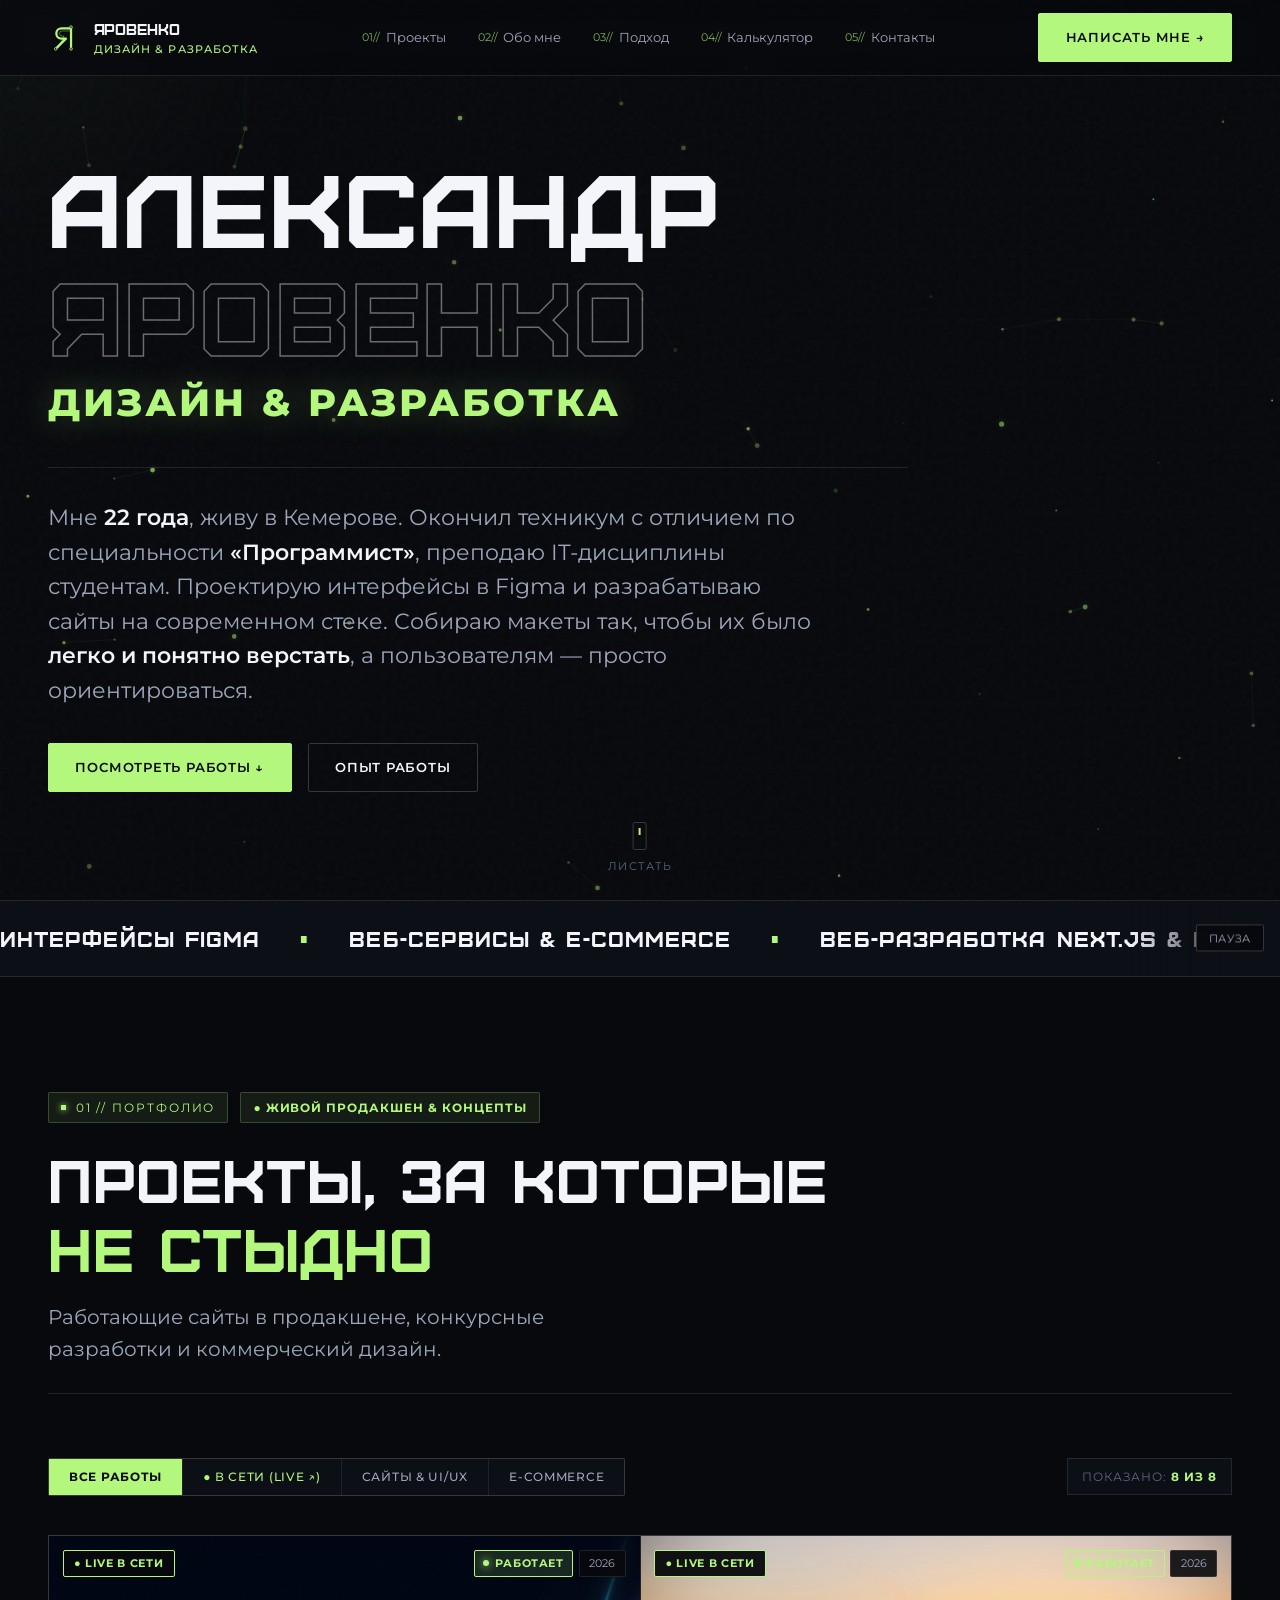
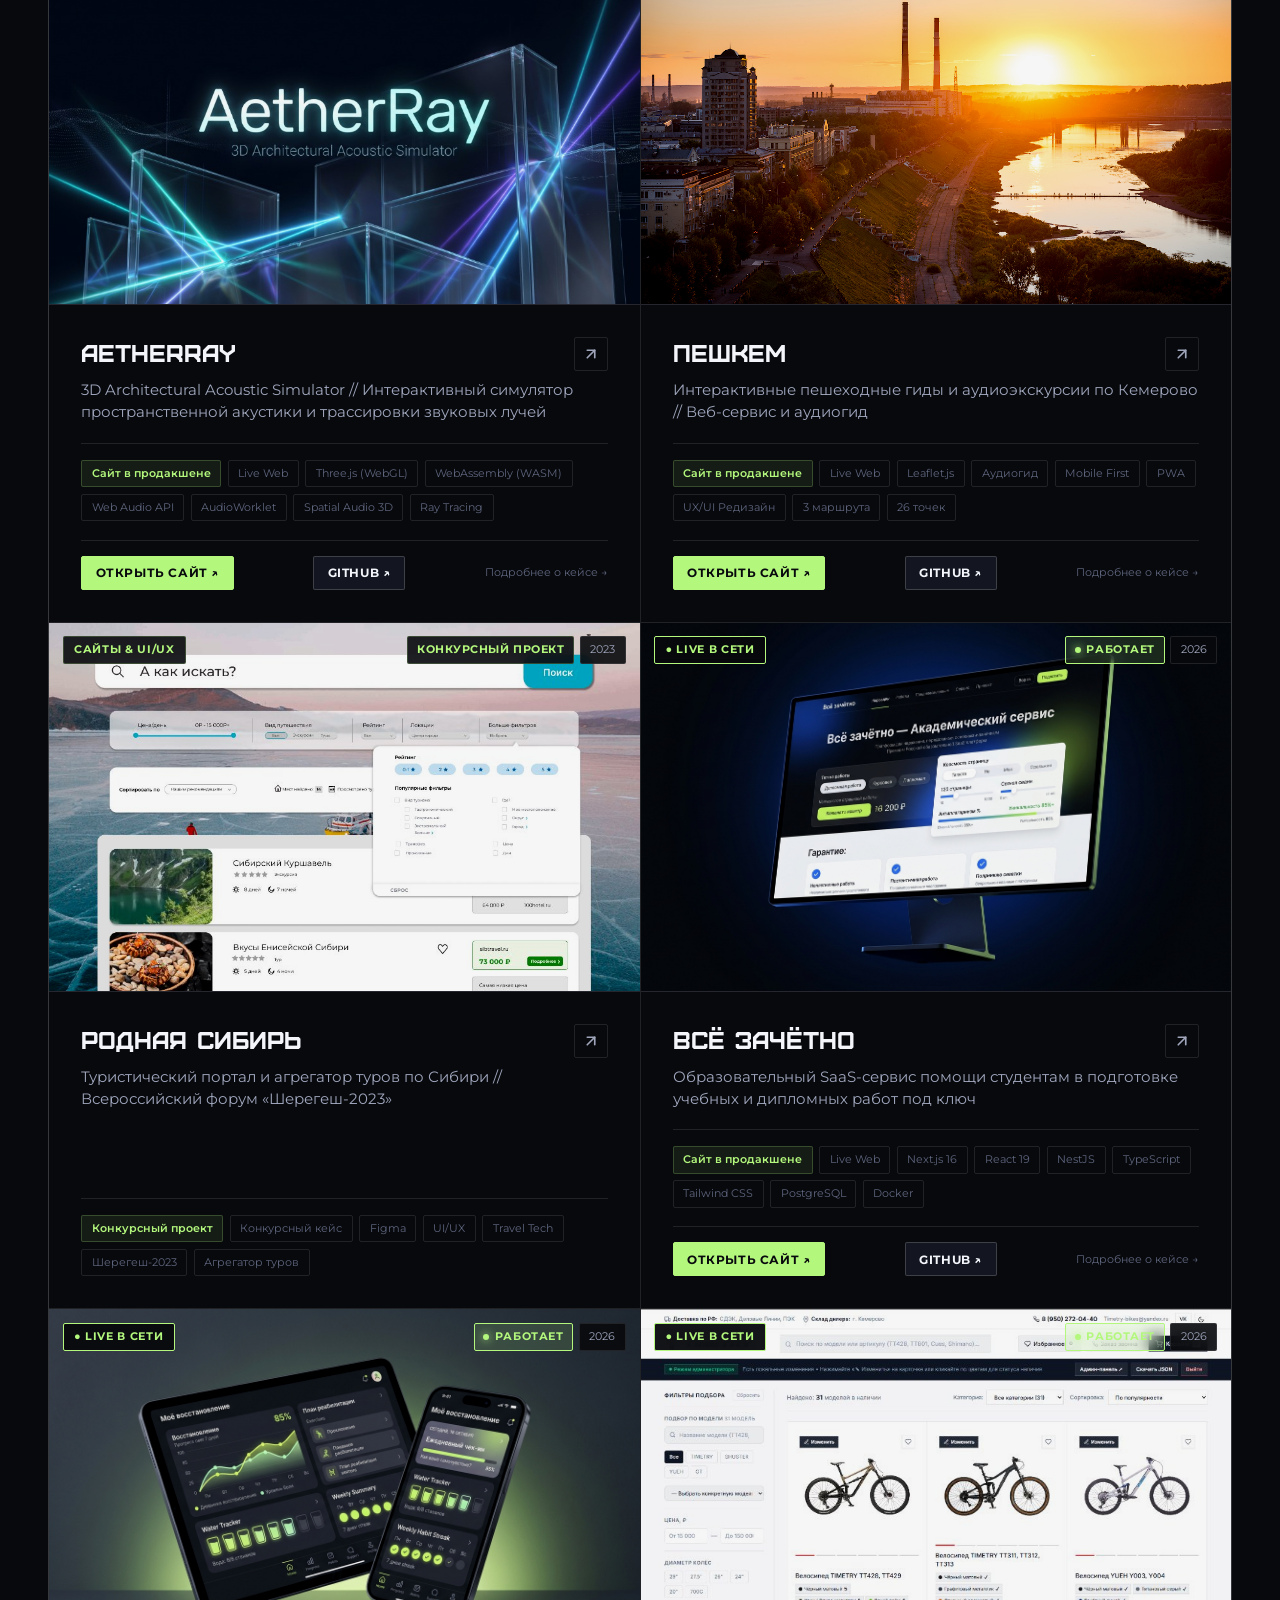
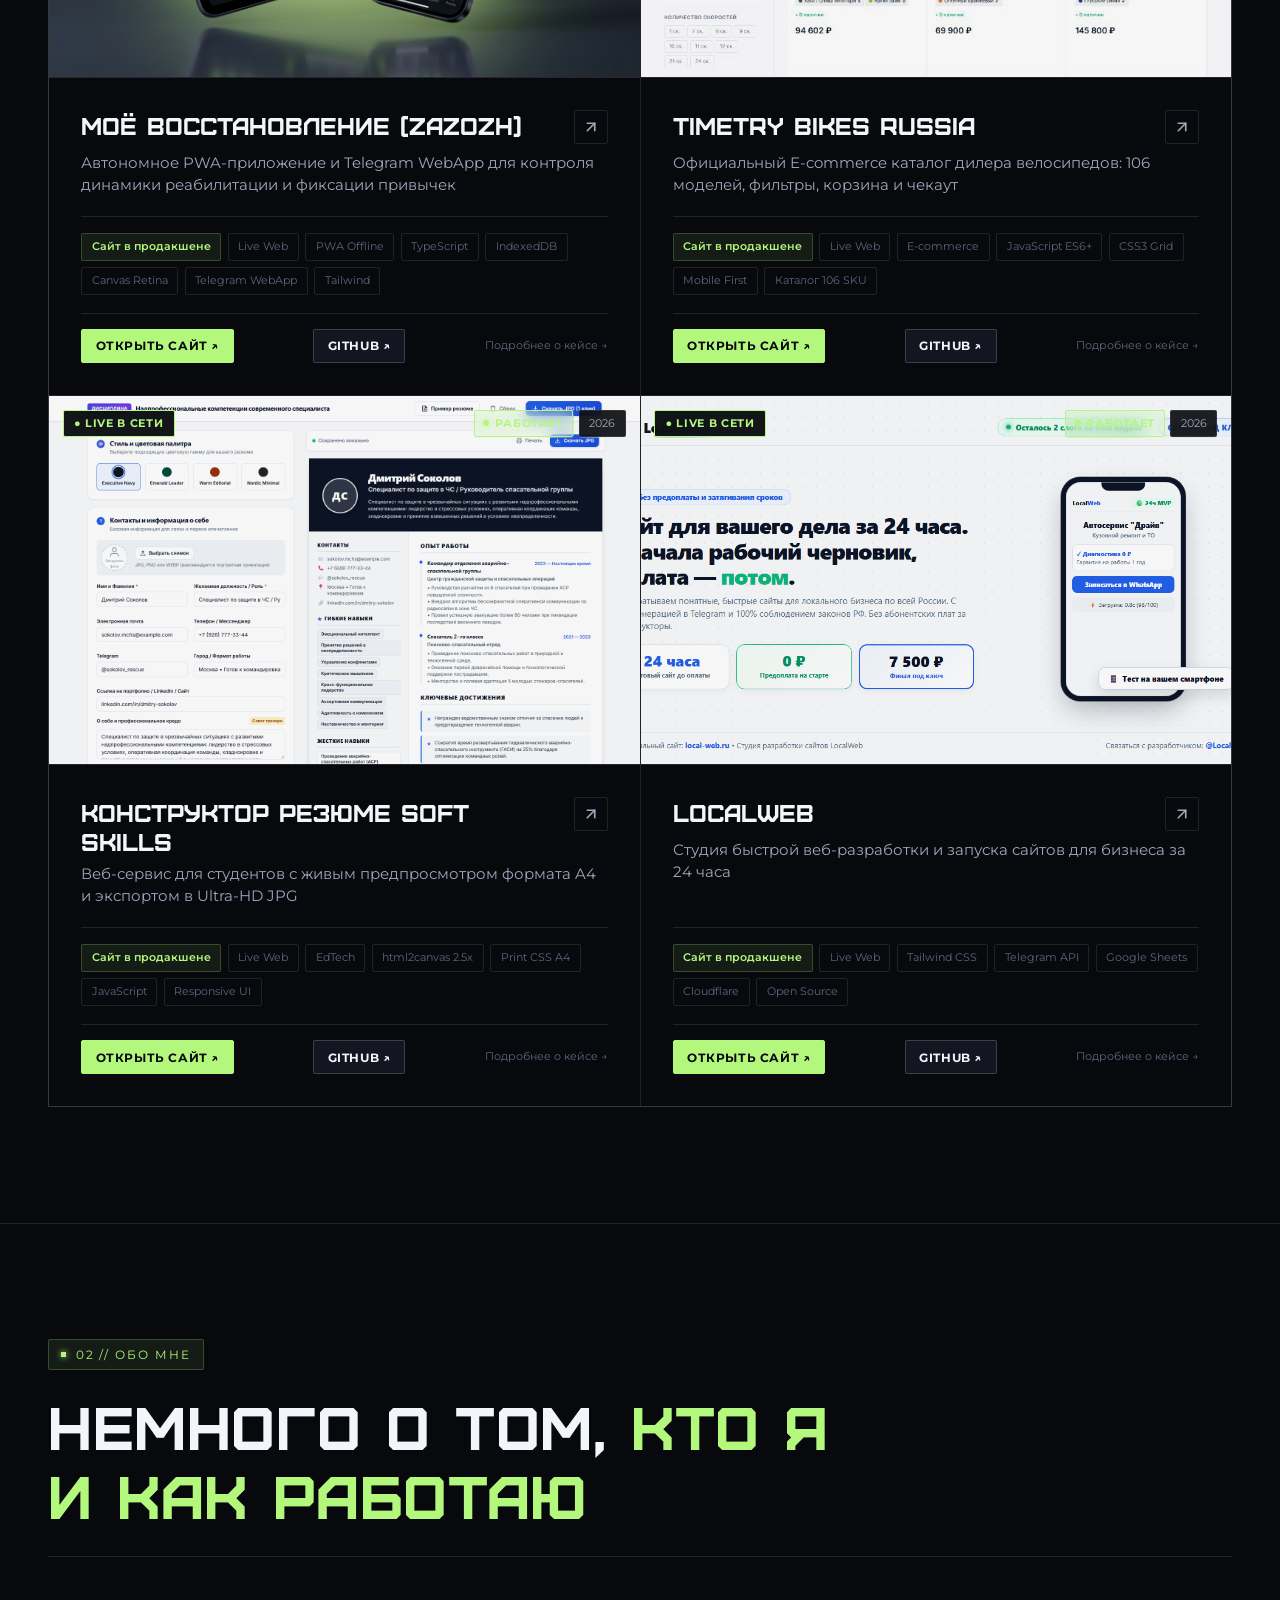
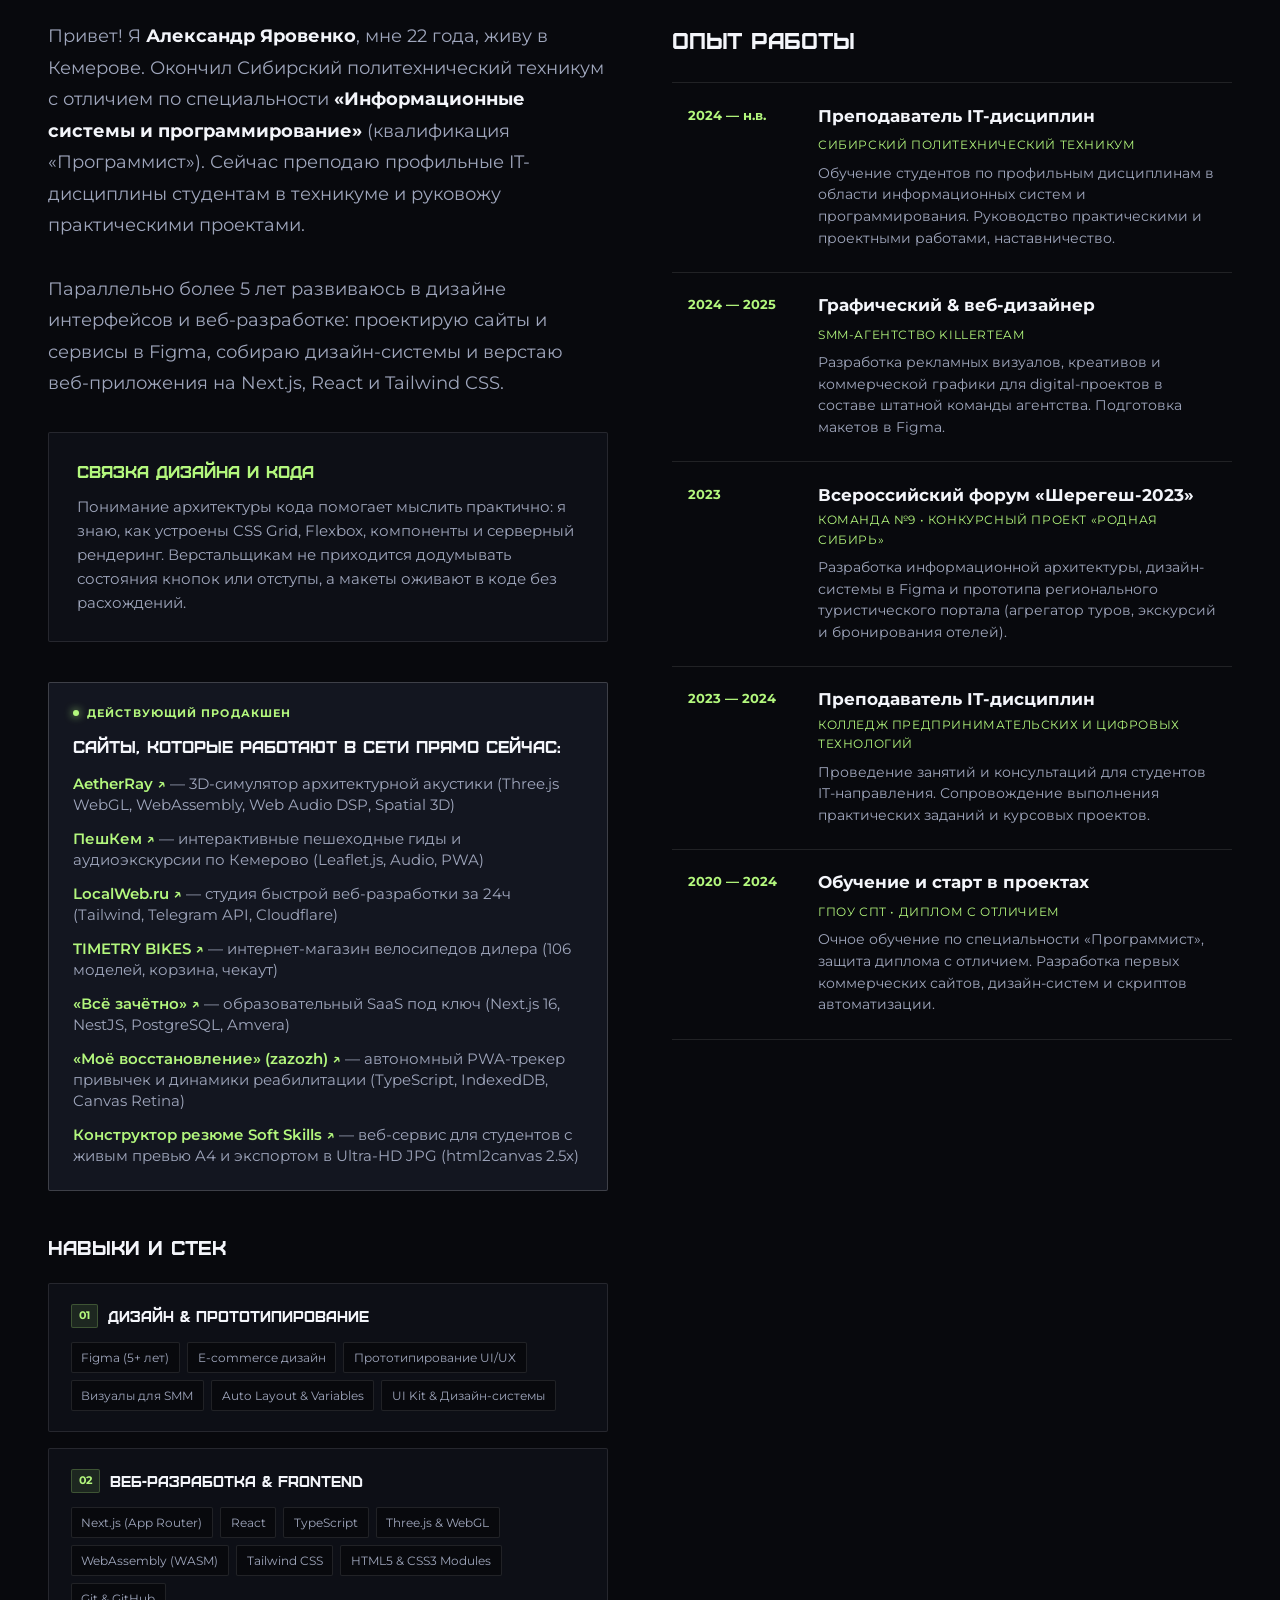
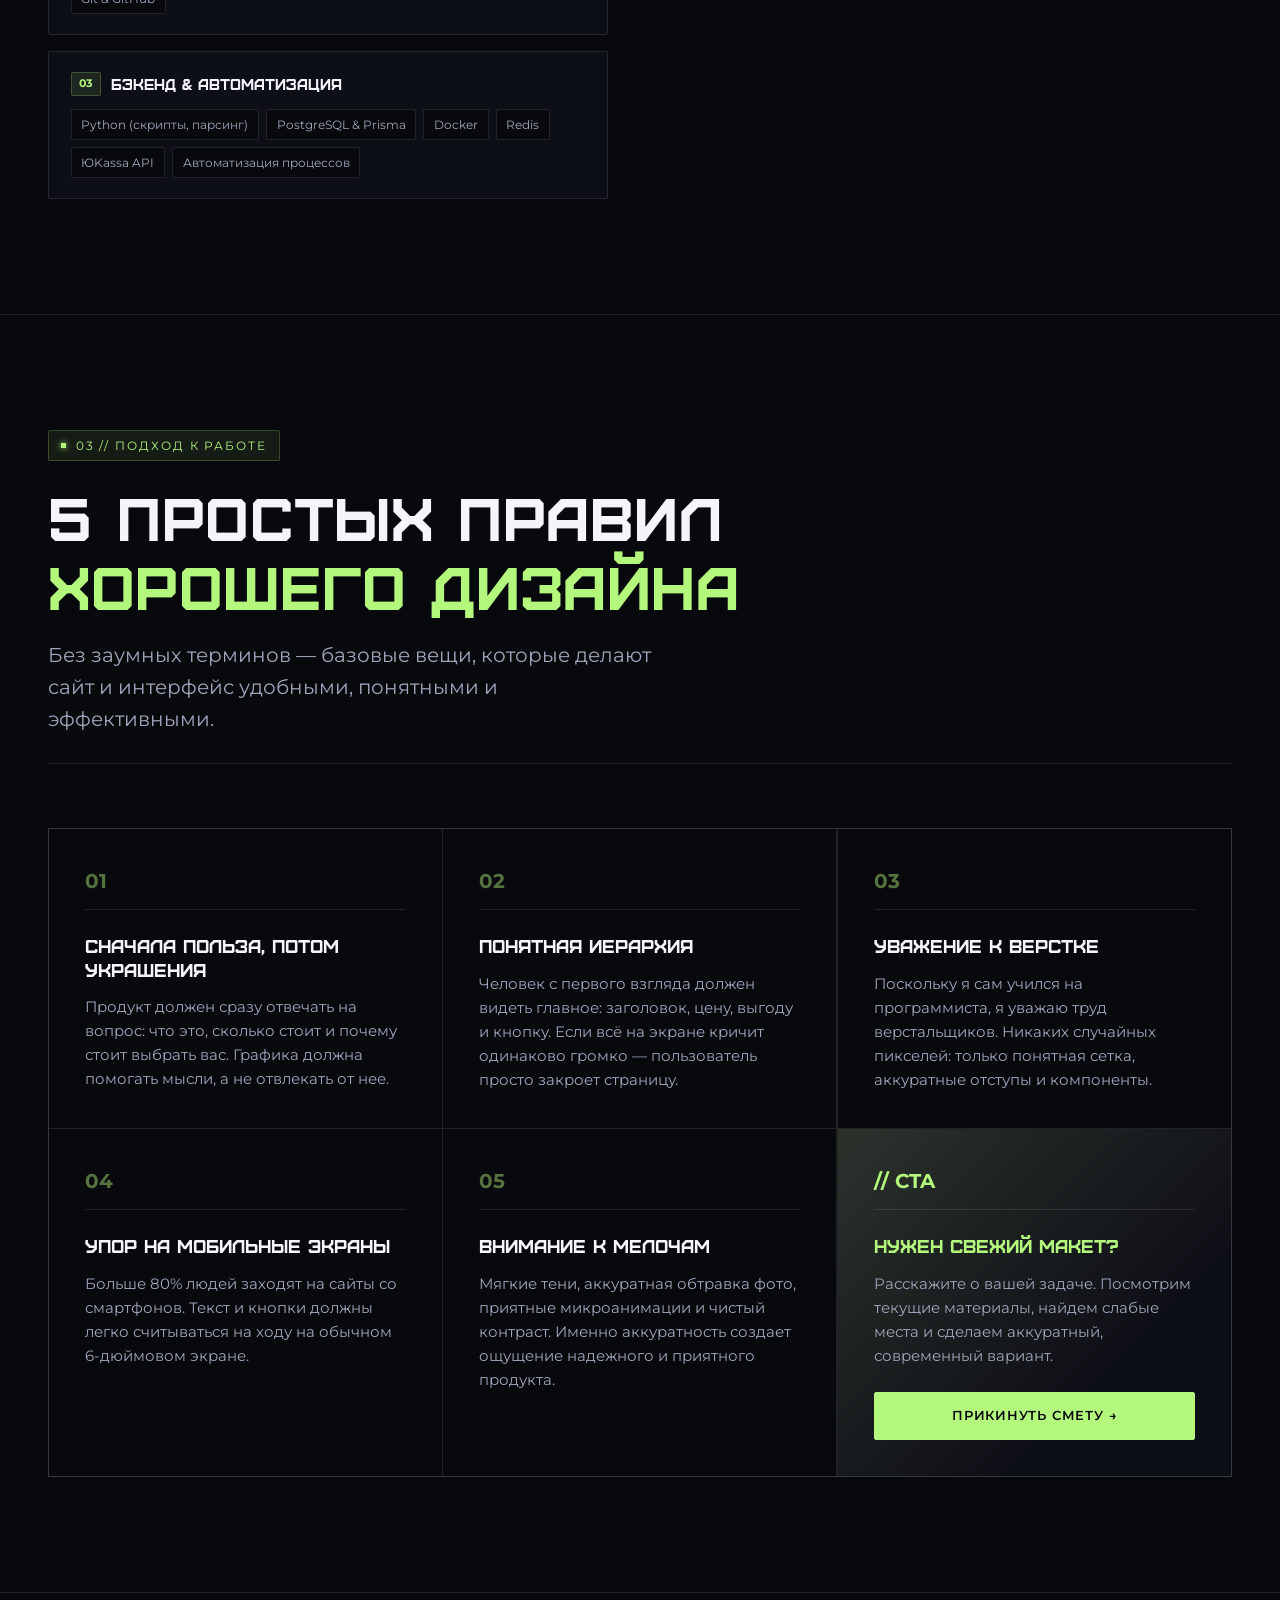
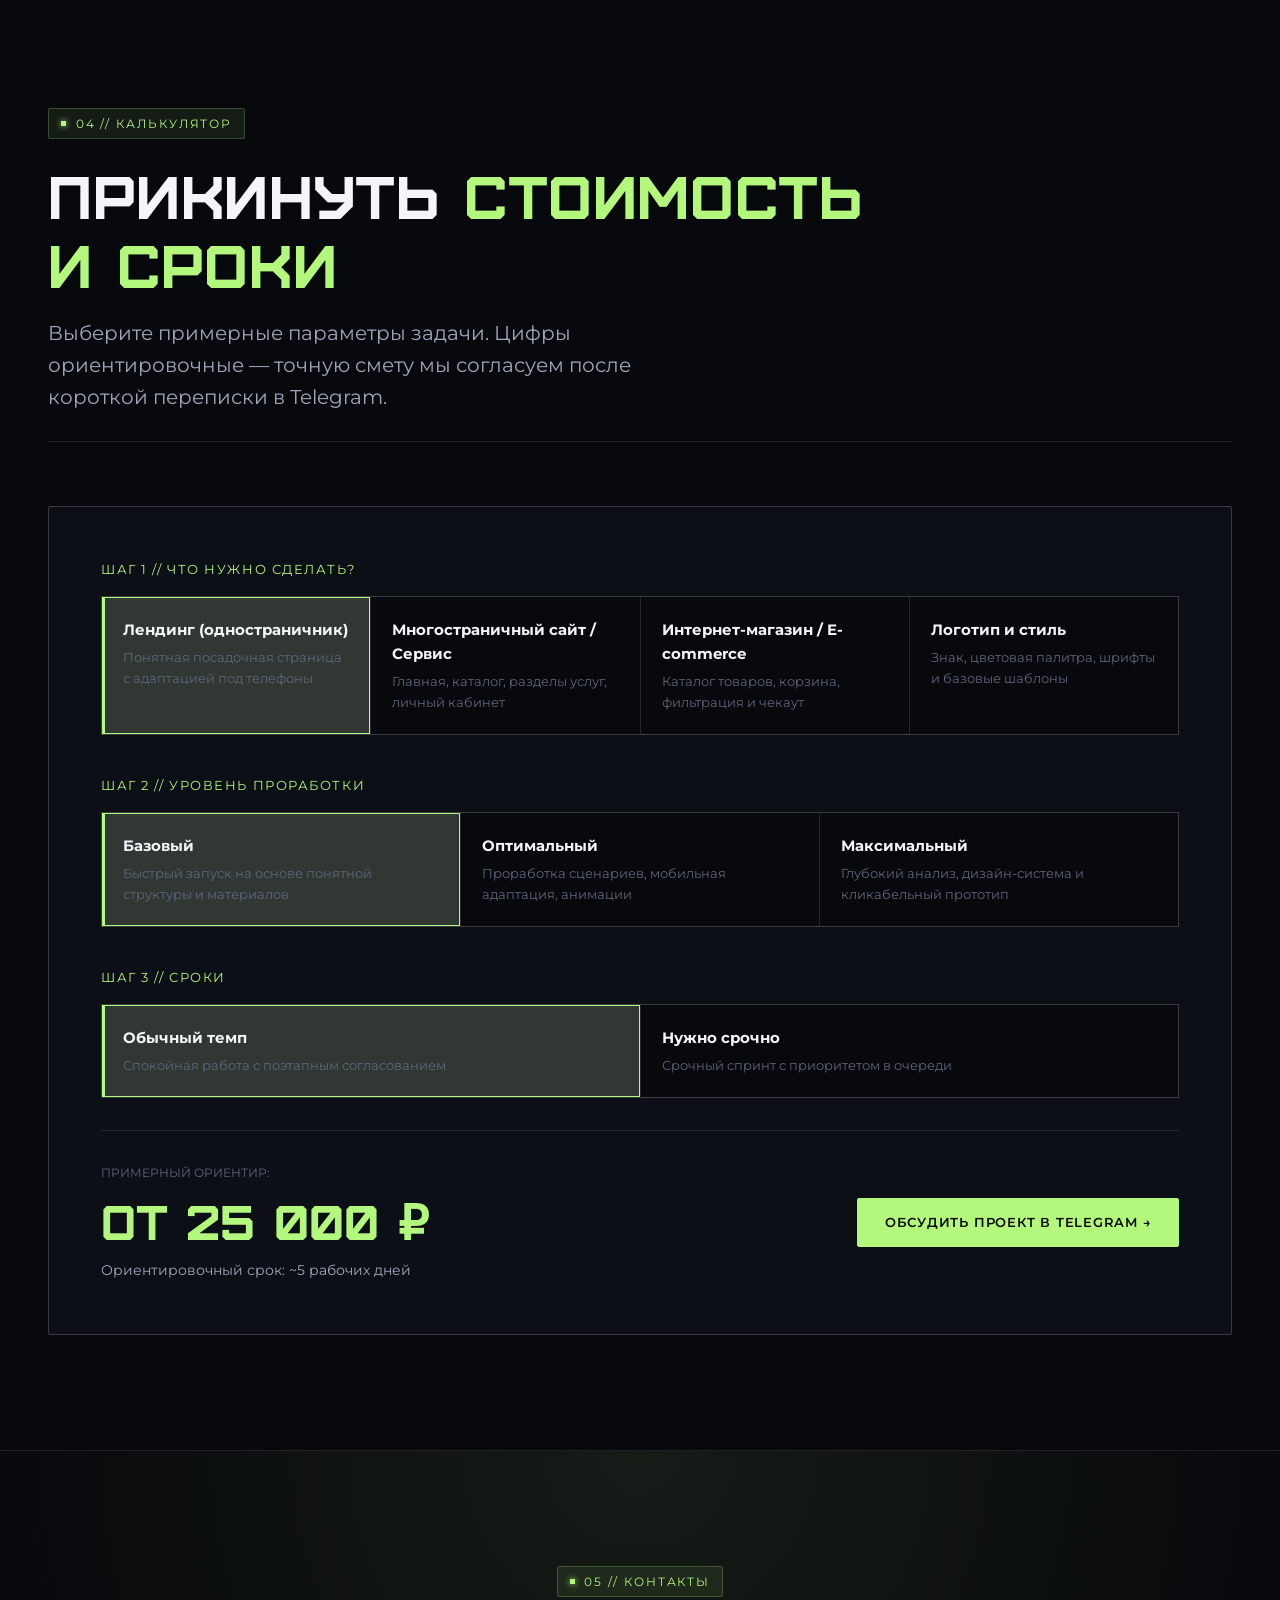
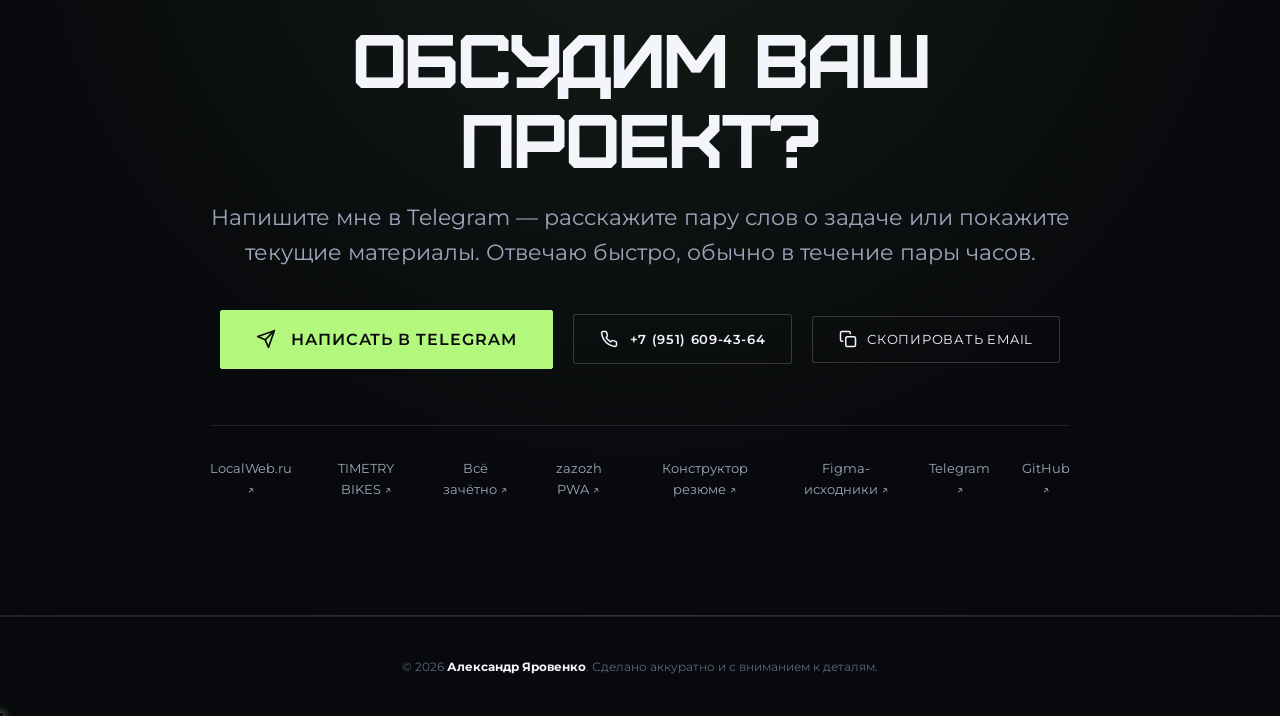
==== commit 9e80e6c8: "feat: add AetherRay project, fix calculator Furore nbsp glyph and update portfolio stats" ====
--- a/index.html
+++ b/index.html
@@ -163,7 +163,7 @@
           </div>
 
           <div class="portfolio-counter">
-            Показано: <strong id="visible-count">7 из 7</strong>
+            Показано: <strong id="visible-count">8 из 8</strong>
           </div>
         </div>
 
@@ -209,6 +209,16 @@
               </div>
               <h4>Сайты, которые работают в сети прямо сейчас:</h4>
               <ul class="live-sites-list">
+                <li>
+                  <a href="https://mrrebrik28.github.io/portfolio/aetherray/" target="_blank" rel="noopener noreferrer">
+                    <strong>AetherRay ↗</strong> — 3D-симулятор архитектурной акустики (Three.js WebGL, WebAssembly, Web Audio DSP, Spatial 3D)
+                  </a>
+                </li>
+                <li>
+                  <a href="https://mrrebrik28.github.io/portfolio/peshkem/" target="_blank" rel="noopener noreferrer">
+                    <strong>ПешКем ↗</strong> — интерактивные пешеходные гиды и аудиоэкскурсии по Кемерово (Leaflet.js, Audio, PWA)
+                  </a>
+                </li>
                 <li>
                   <a href="https://local-web.ru/" target="_blank" rel="noopener noreferrer">
                     <strong>LocalWeb.ru ↗</strong> — студия быстрой веб-разработки за 24ч (Tailwind, Telegram API, Cloudflare)
@@ -266,6 +276,8 @@
                     <span class="skill-tag-item">Next.js (App Router)</span>
                     <span class="skill-tag-item">React</span>
                     <span class="skill-tag-item">TypeScript</span>
+                    <span class="skill-tag-item">Three.js &amp; WebGL</span>
+                    <span class="skill-tag-item">WebAssembly (WASM)</span>
                     <span class="skill-tag-item">Tailwind CSS</span>
                     <span class="skill-tag-item">HTML5 &amp; CSS3 Modules</span>
                     <span class="skill-tag-item">Git &amp; GitHub</span>
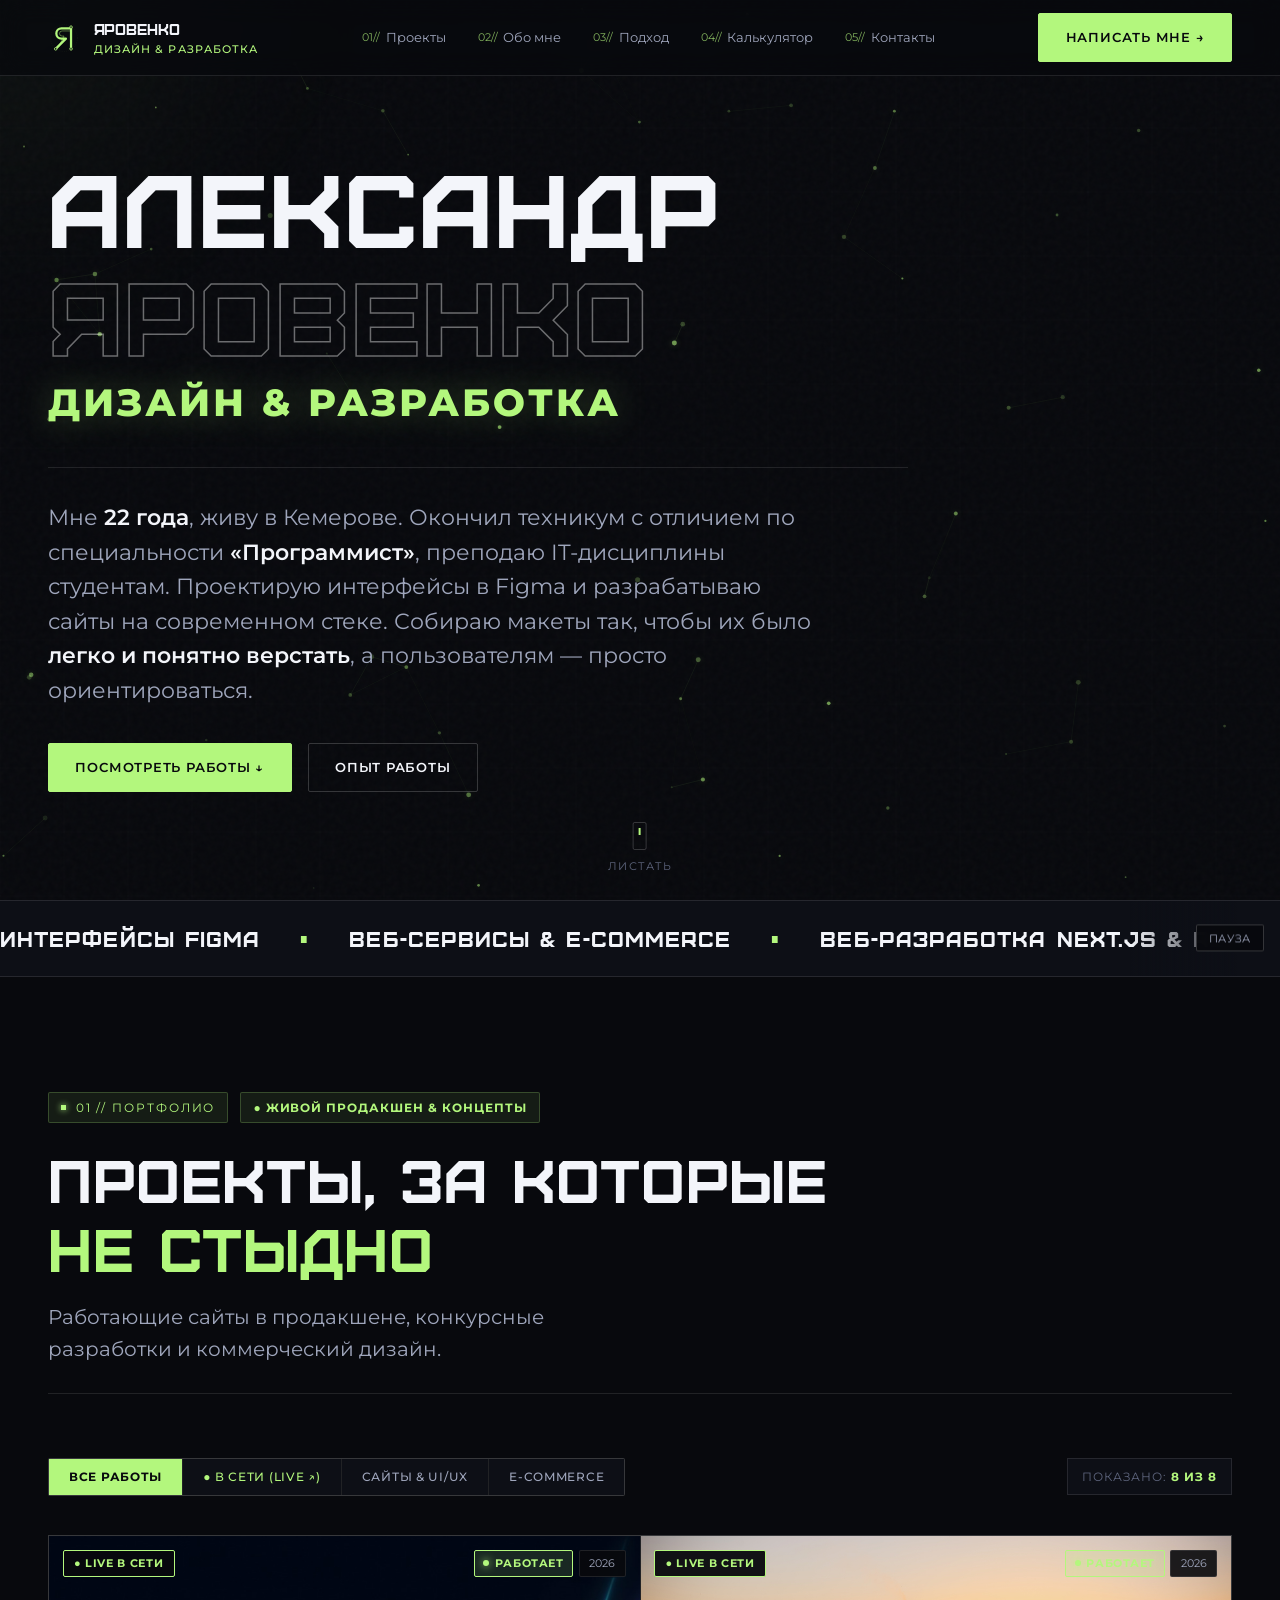
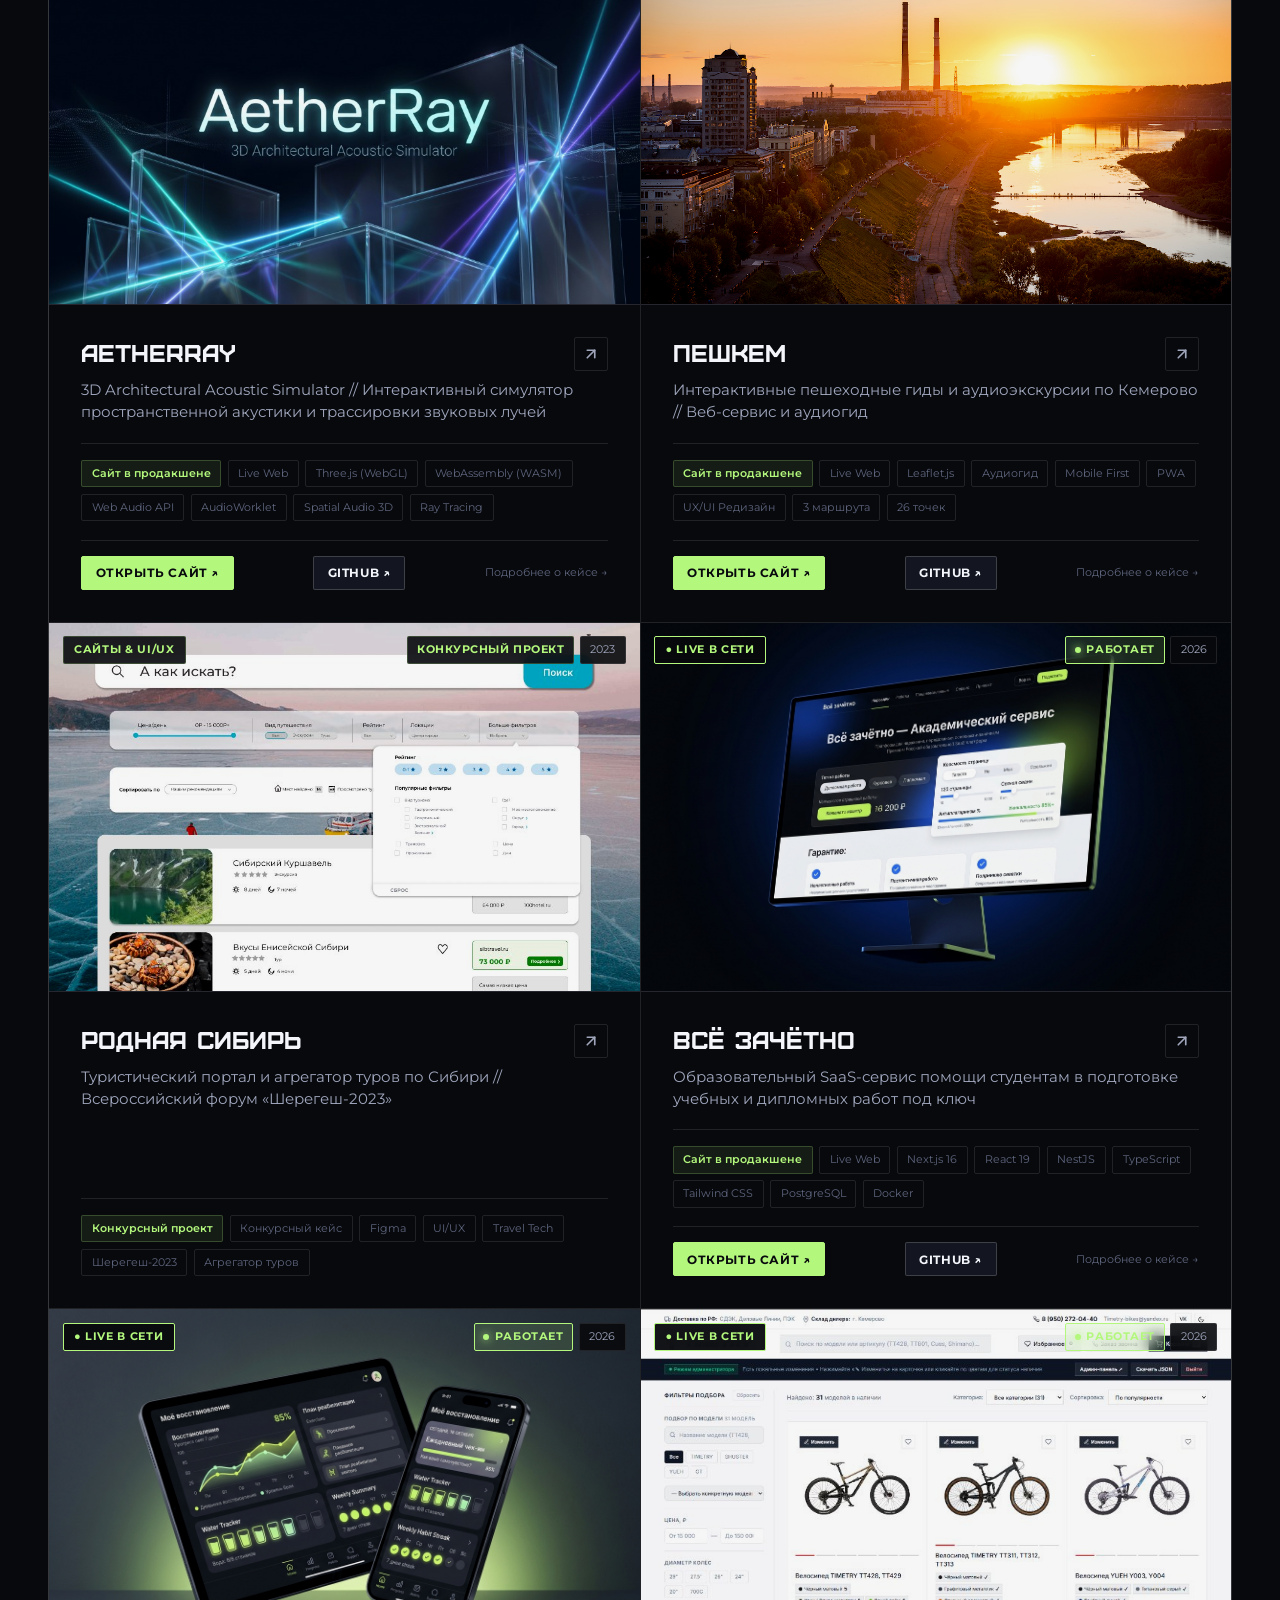
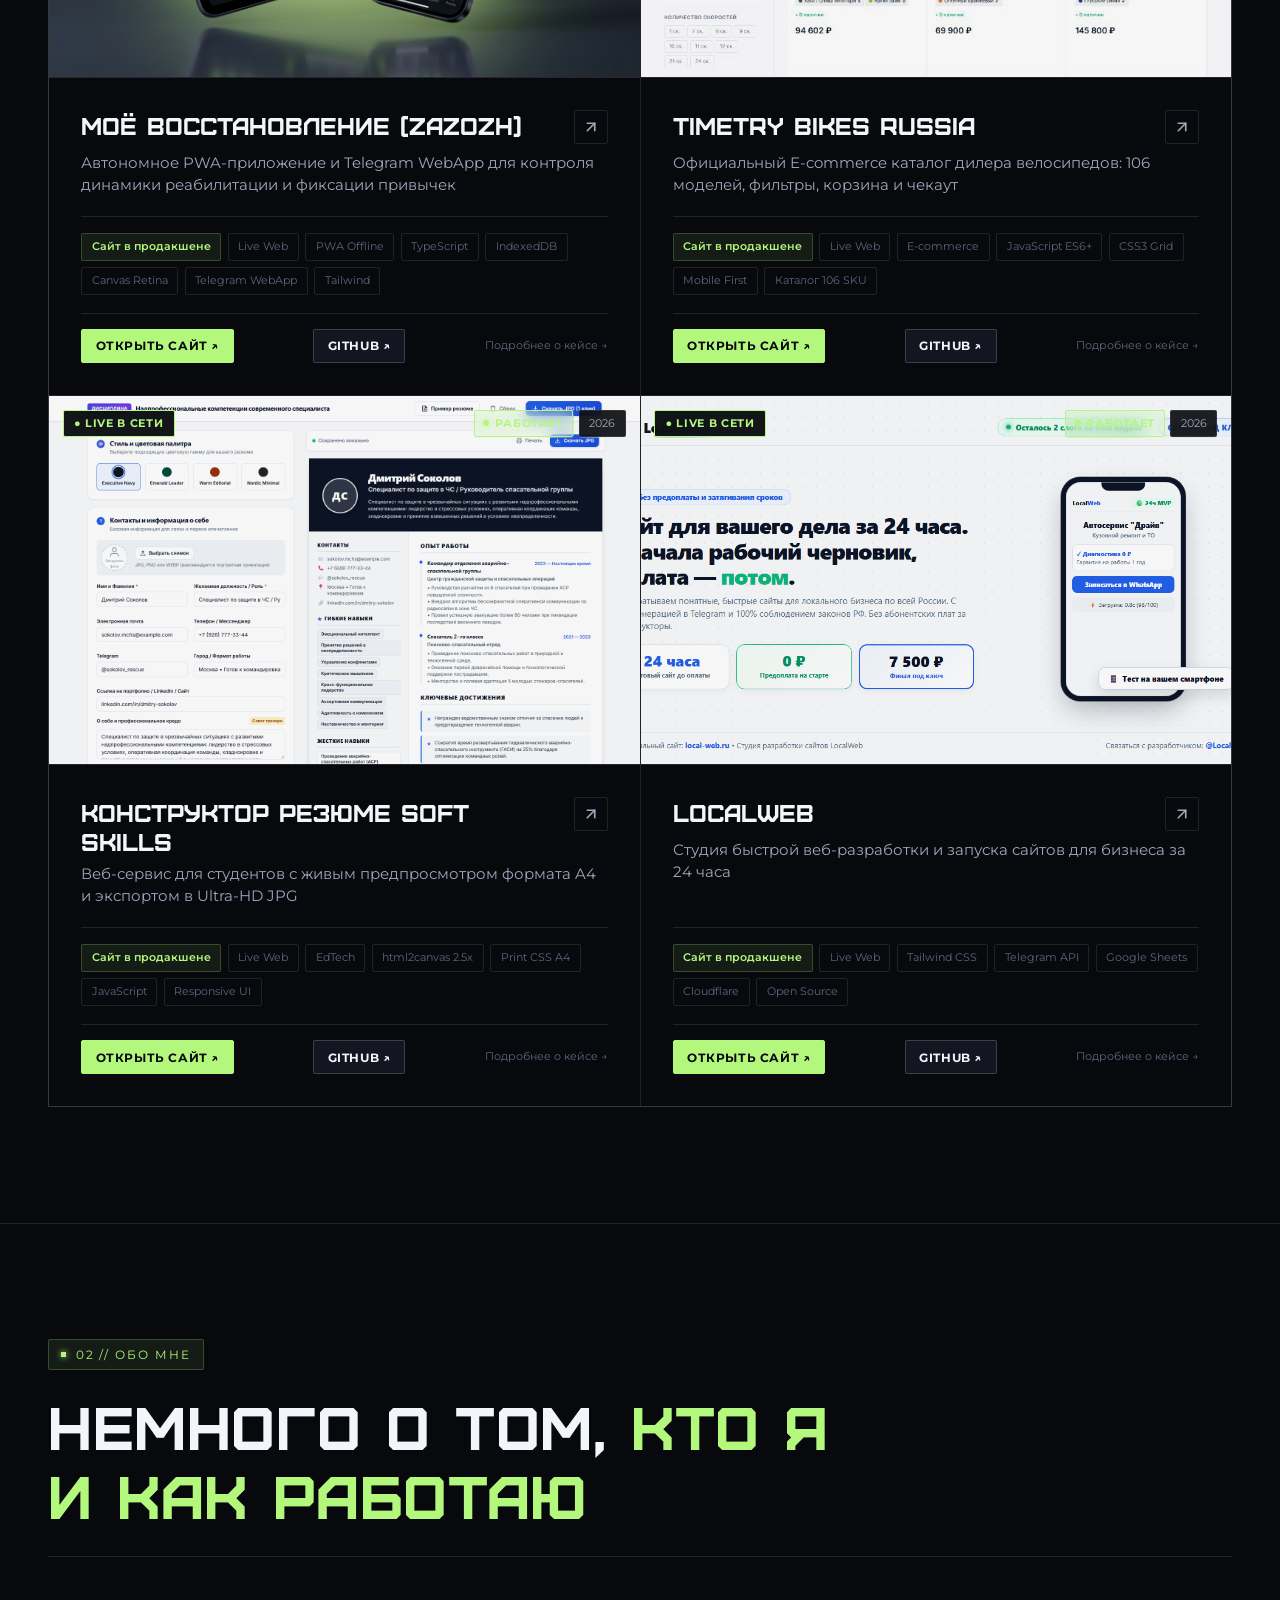
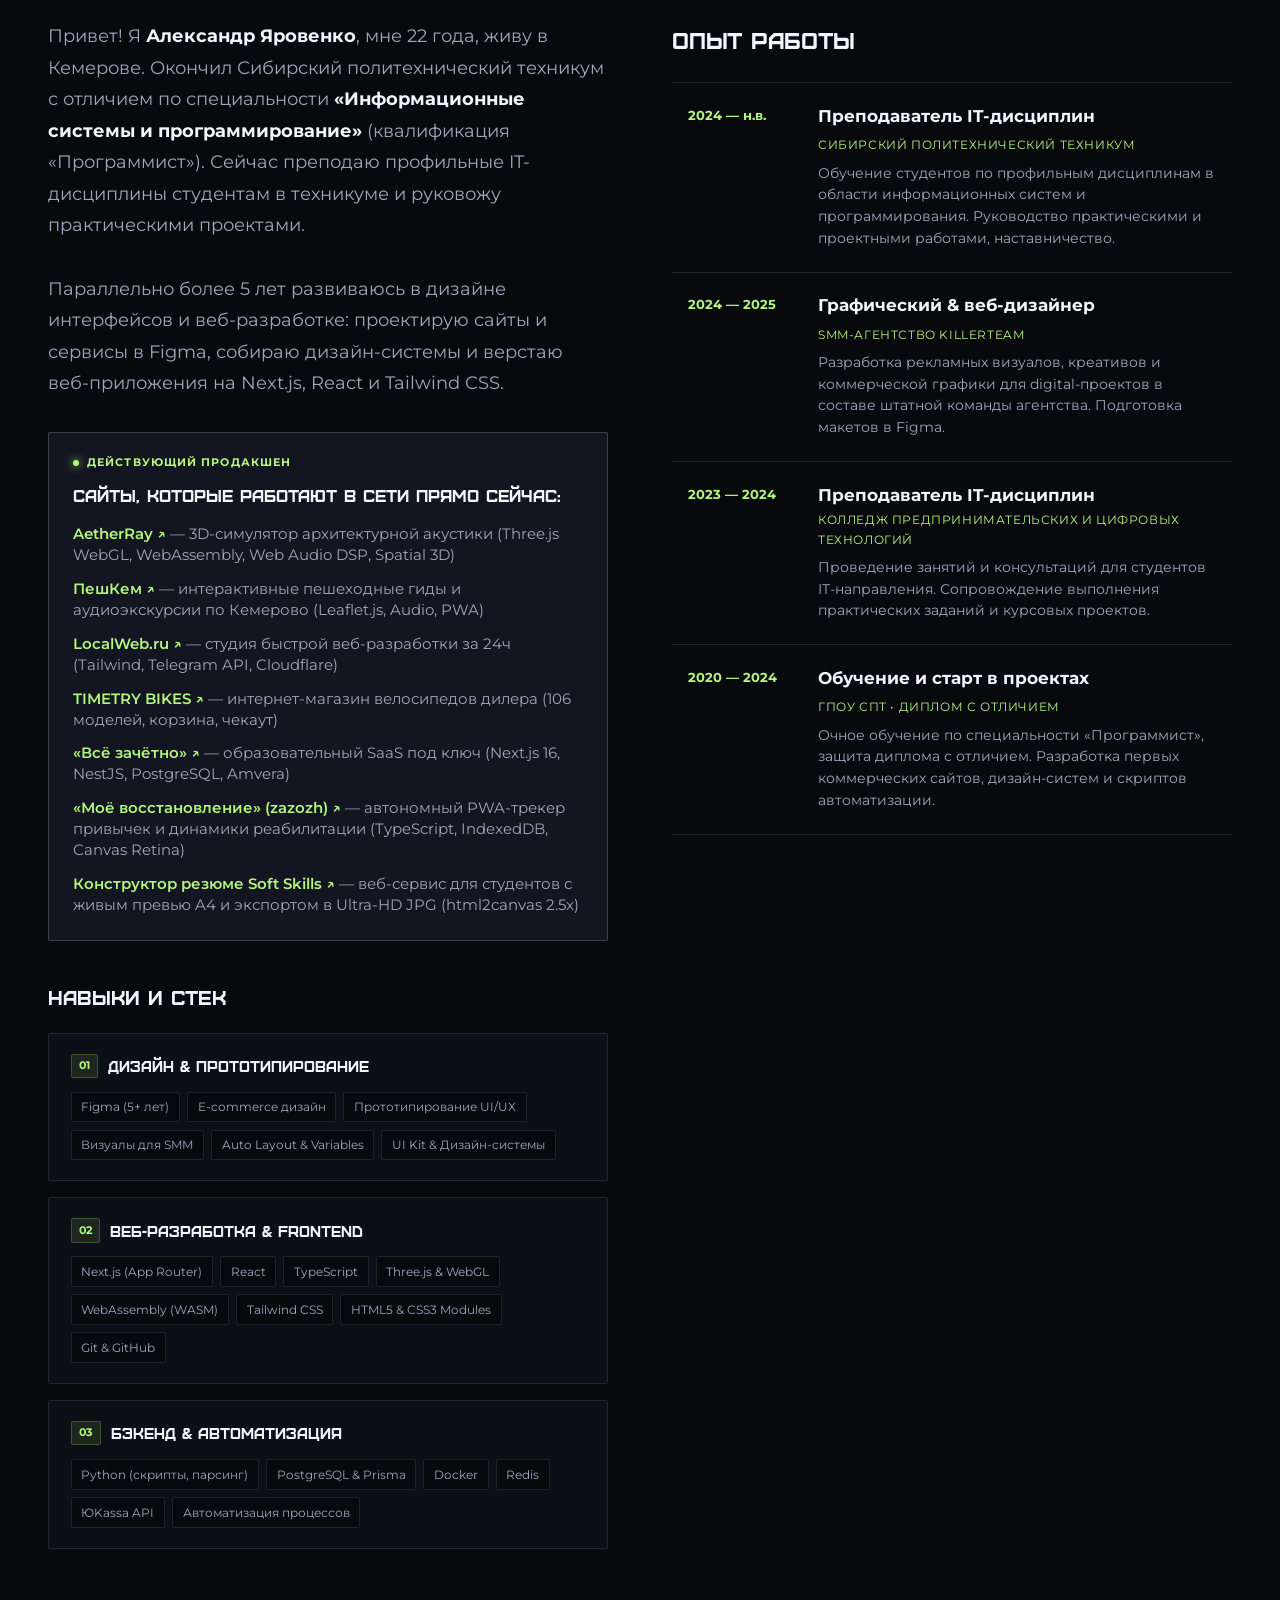
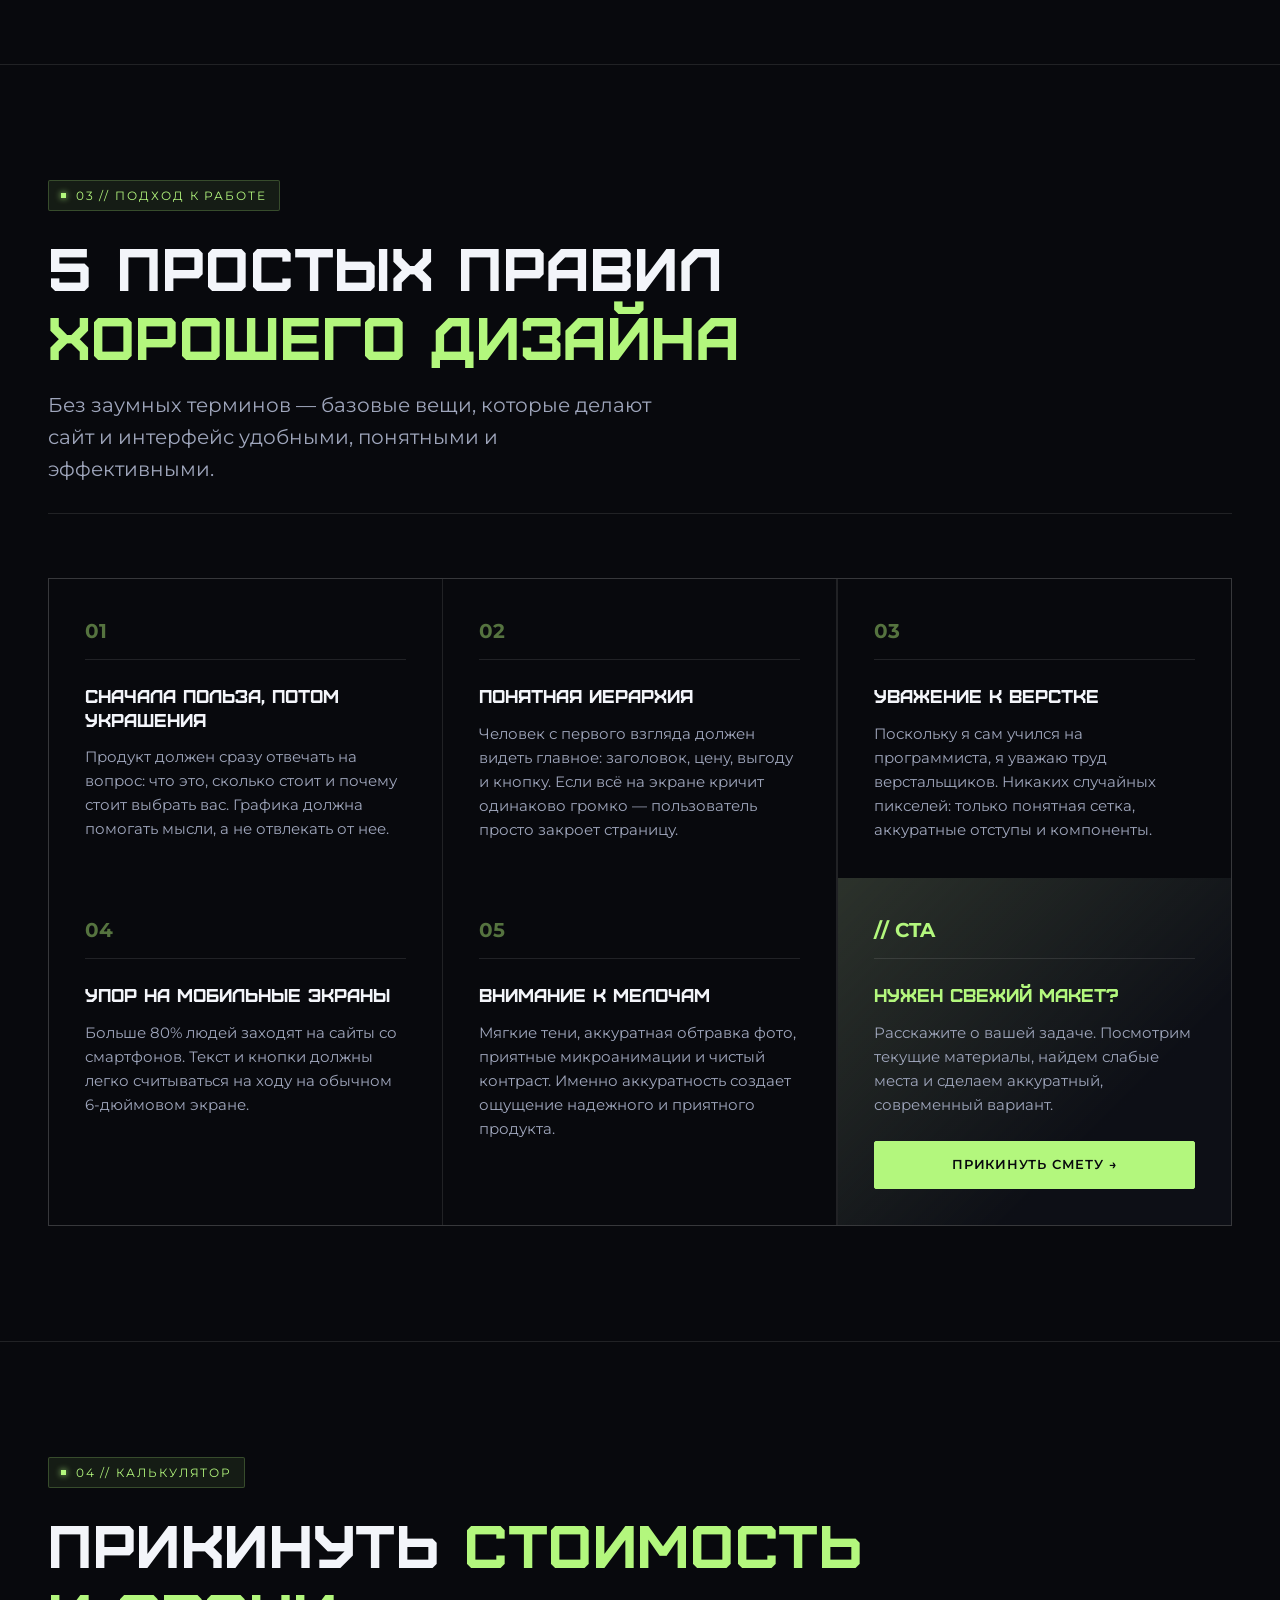
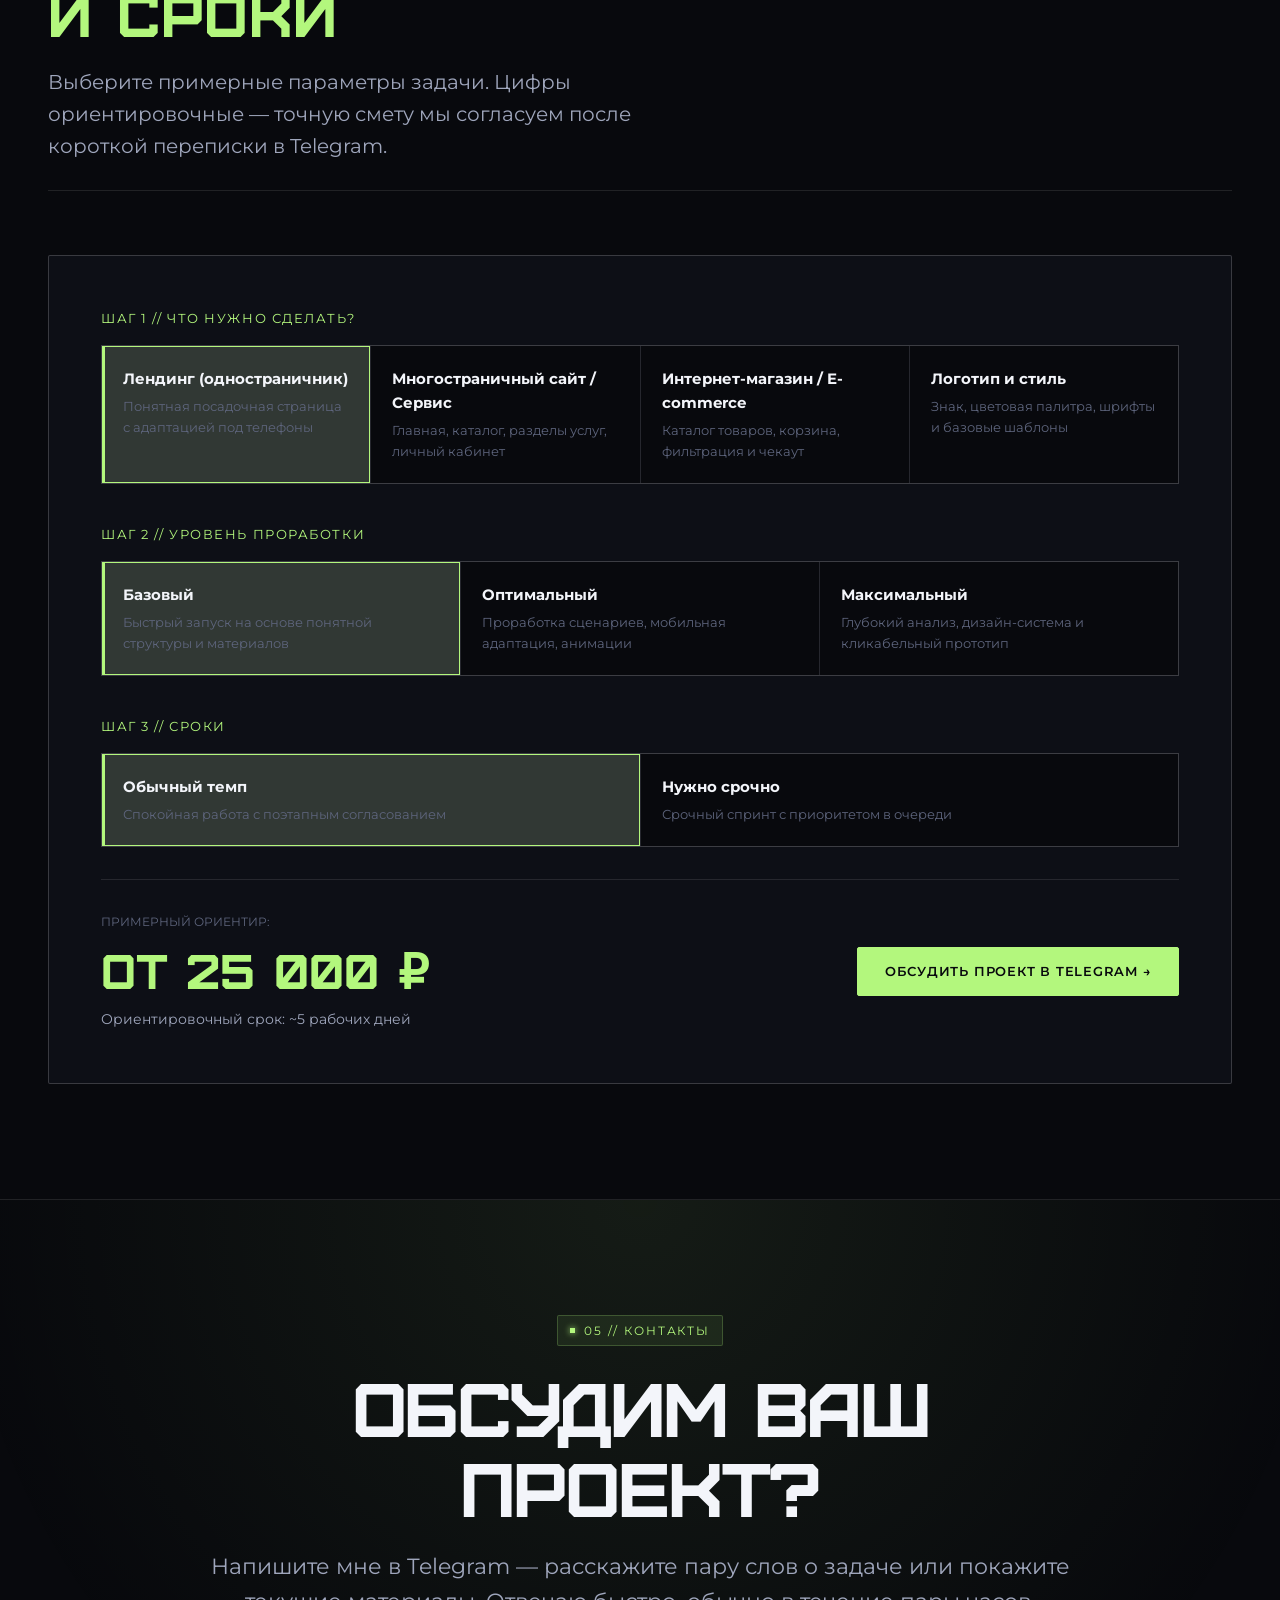
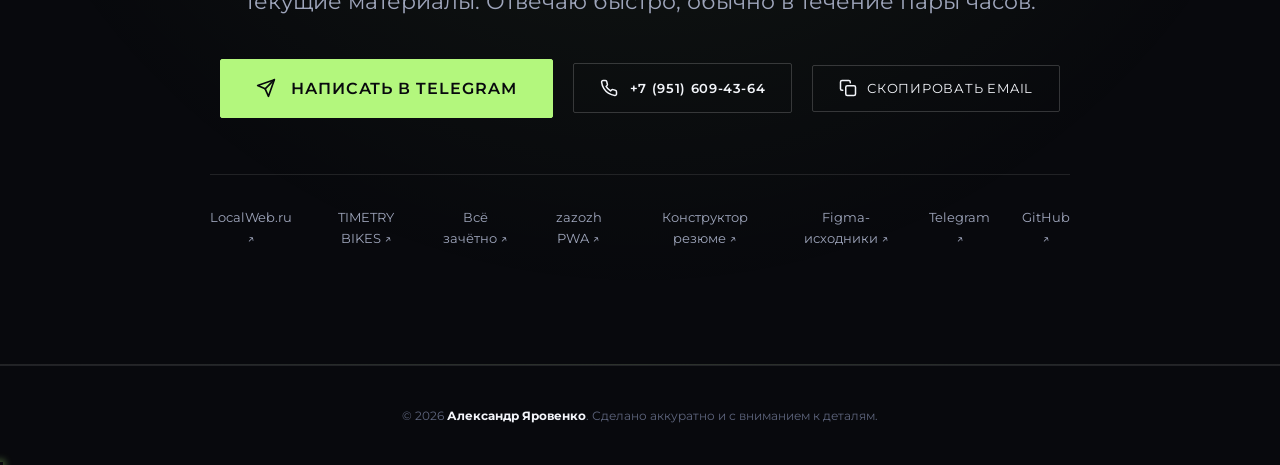
==== commit a9549991: "refactor(about): remove tech edge box and forum timeline entry" ====
--- a/index.html
+++ b/index.html
@@ -193,13 +193,6 @@
             <p class="about-bio-text">
               Параллельно более 5 лет развиваюсь в дизайне интерфейсов и веб-разработке: проектирую сайты и сервисы в Figma, собираю дизайн-системы и верстаю веб-приложения на Next.js, React и Tailwind CSS.
             </p>
-
-            <div class="tech-edge-box">
-              <h4>Связка дизайна и кода</h4>
-              <p>
-                Понимание архитектуры кода помогает мыслить практично: я знаю, как устроены CSS Grid, Flexbox, компоненты и серверный рендеринг. Верстальщикам не приходится додумывать состояния кнопок или отступы, а макеты оживают в коде без расхождений.
-              </p>
-            </div>
 
             <!-- Live Projects Highlight Box -->
             <div class="live-projects-box">
@@ -332,17 +325,6 @@
               </div>
 
               <div class="award-item">
-                <span class="award-year">2023</span>
-                <div class="award-details">
-                  <h5>Всероссийский форум «Шерегеш-2023»</h5>
-                  <span class="award-company">Команда №9 • Конкурсный проект «Родная Сибирь»</span>
-                  <p class="award-desc">
-                    Разработка информационной архитектуры, дизайн-системы в Figma и прототипа регионального туристического портала (агрегатор туров, экскурсий и бронирования отелей).
-                  </p>
-                </div>
-              </div>
-
-              <div class="award-item">
                 <span class="award-year">2023 — 2024</span>
                 <div class="award-details">
                   <h5>Преподаватель IT-дисциплин</h5>
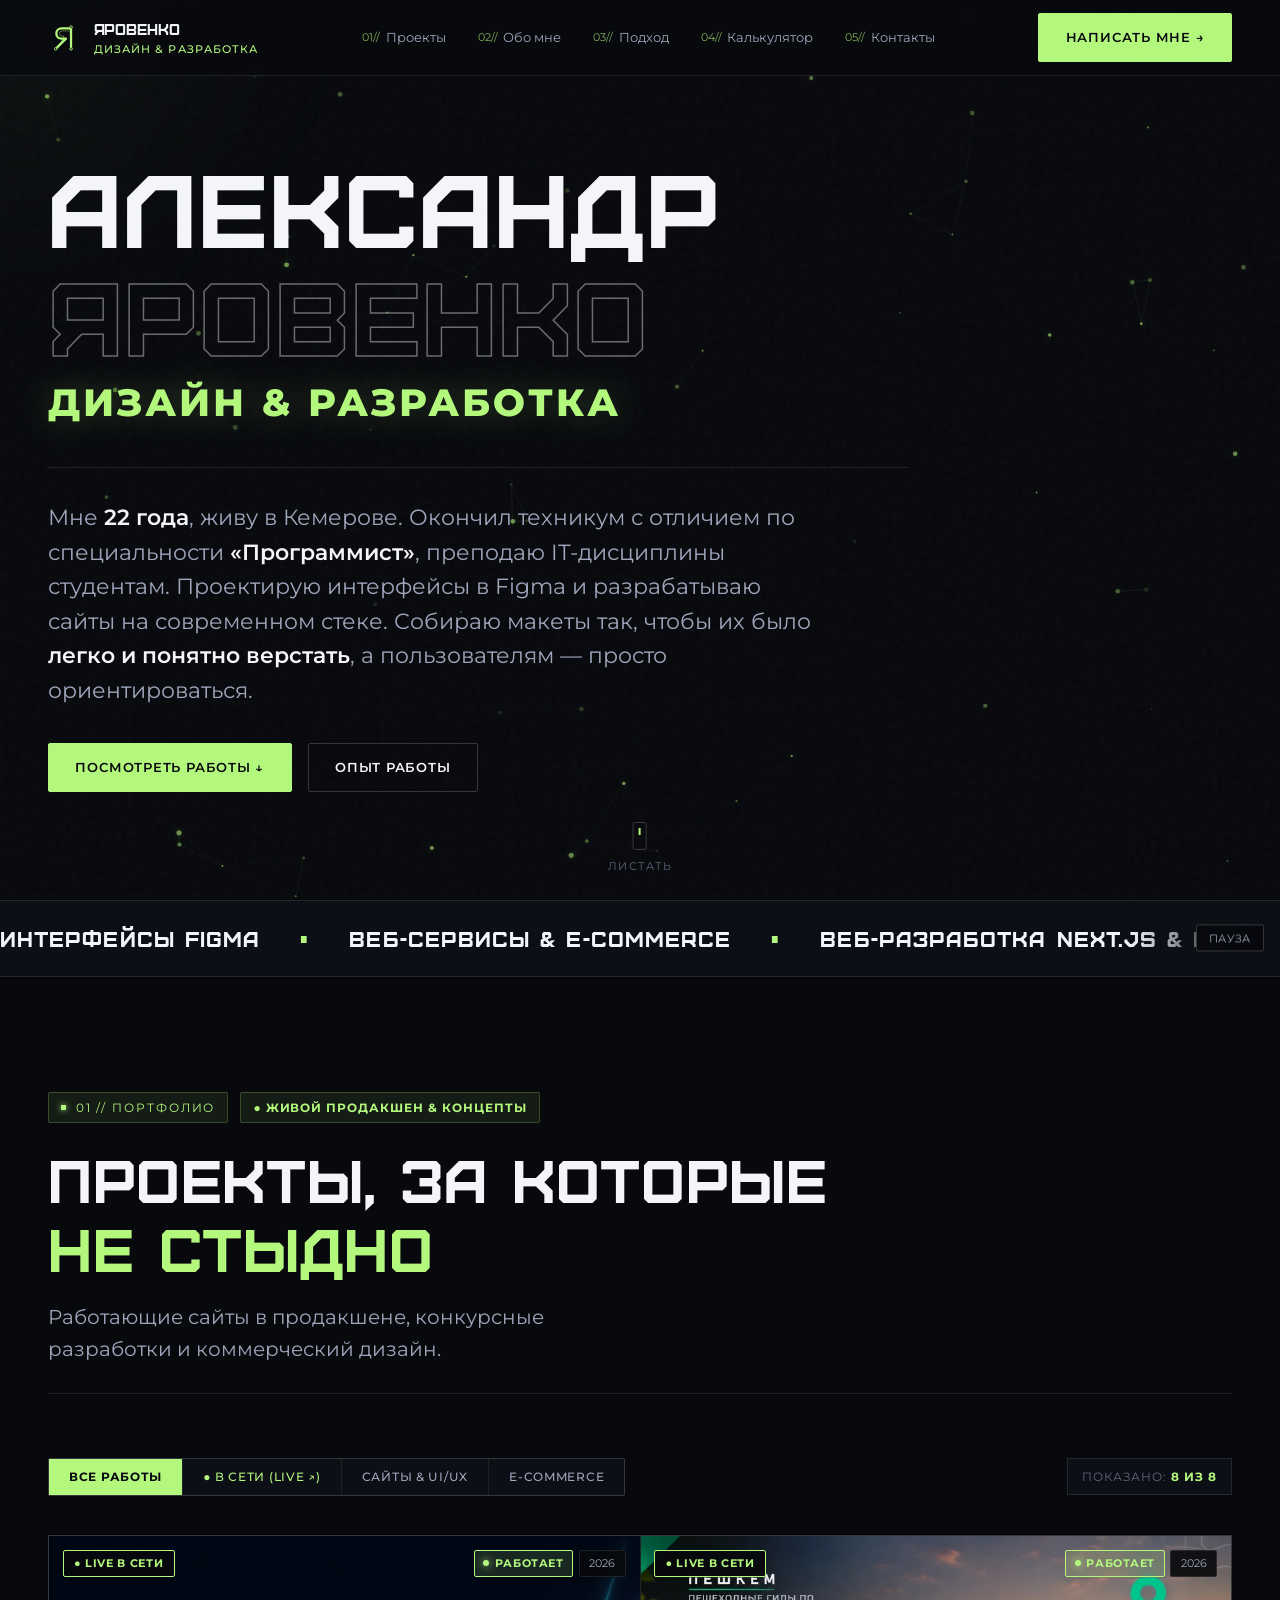
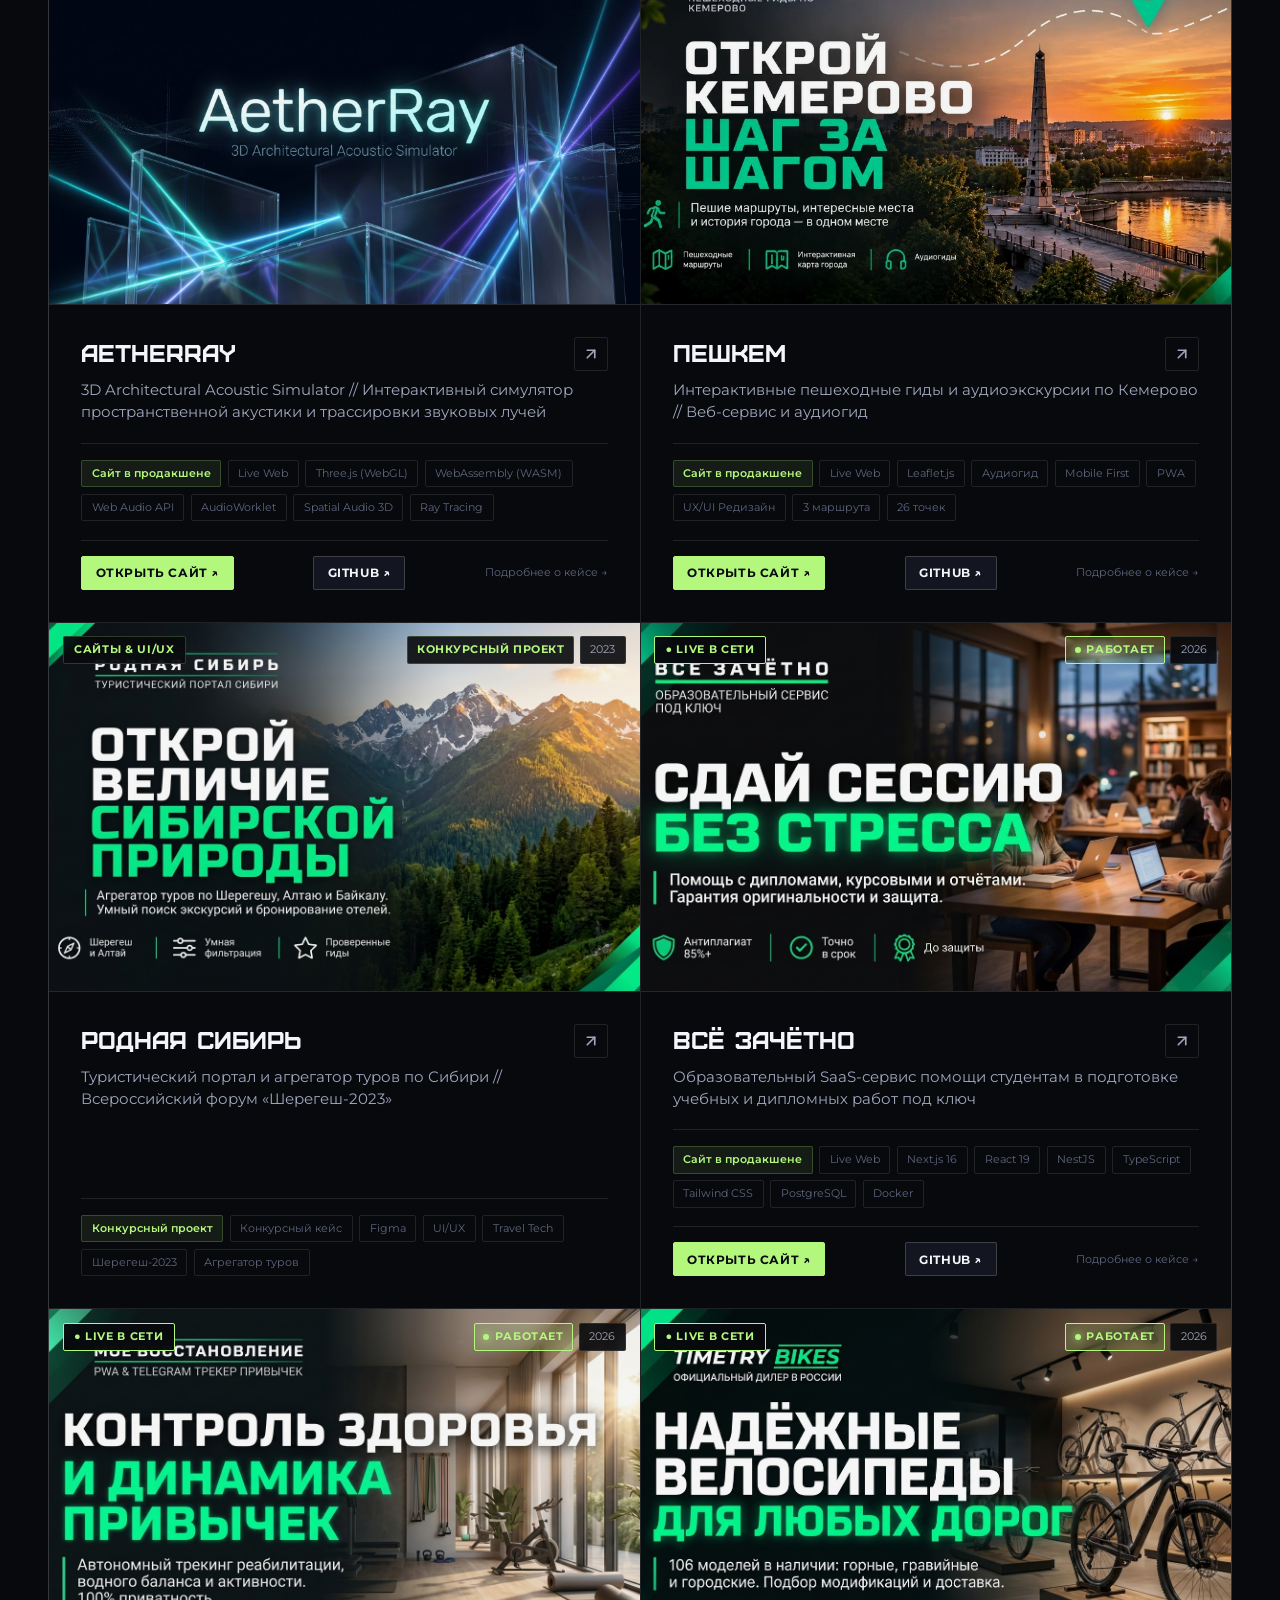
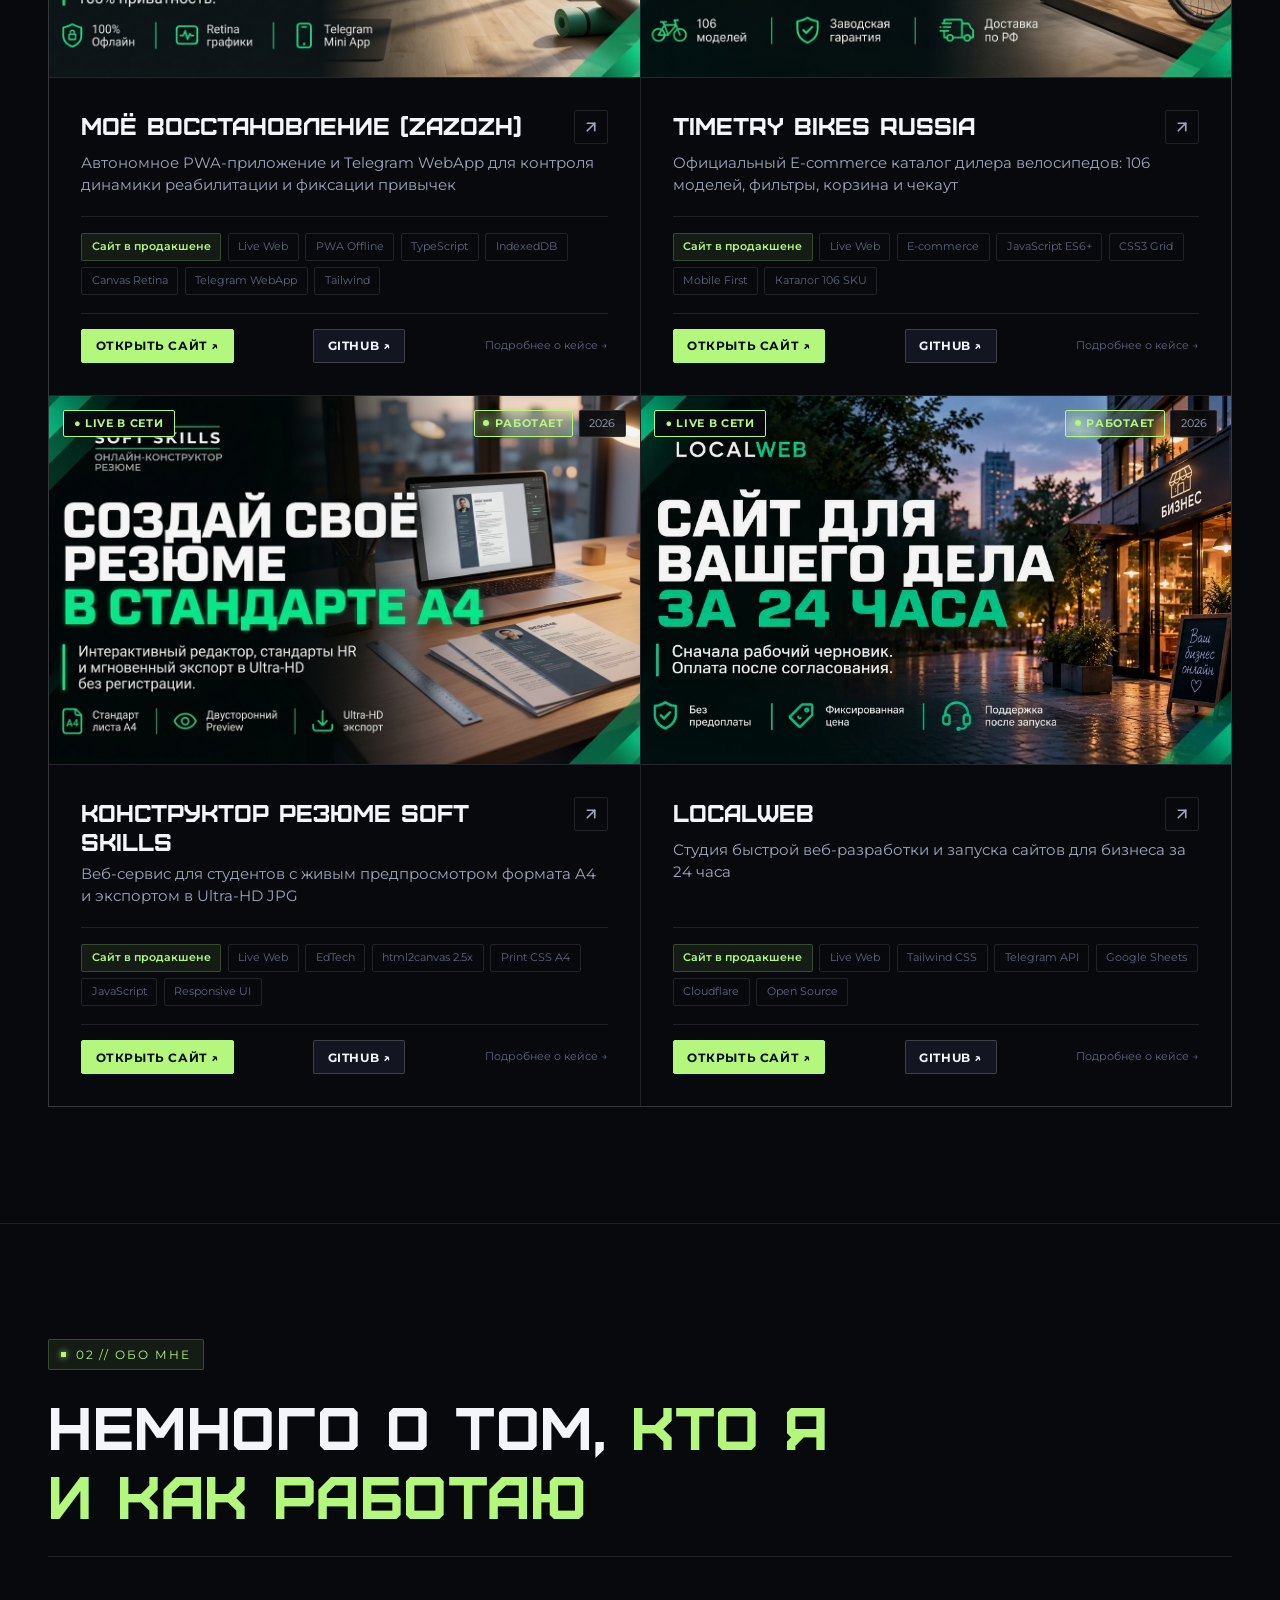
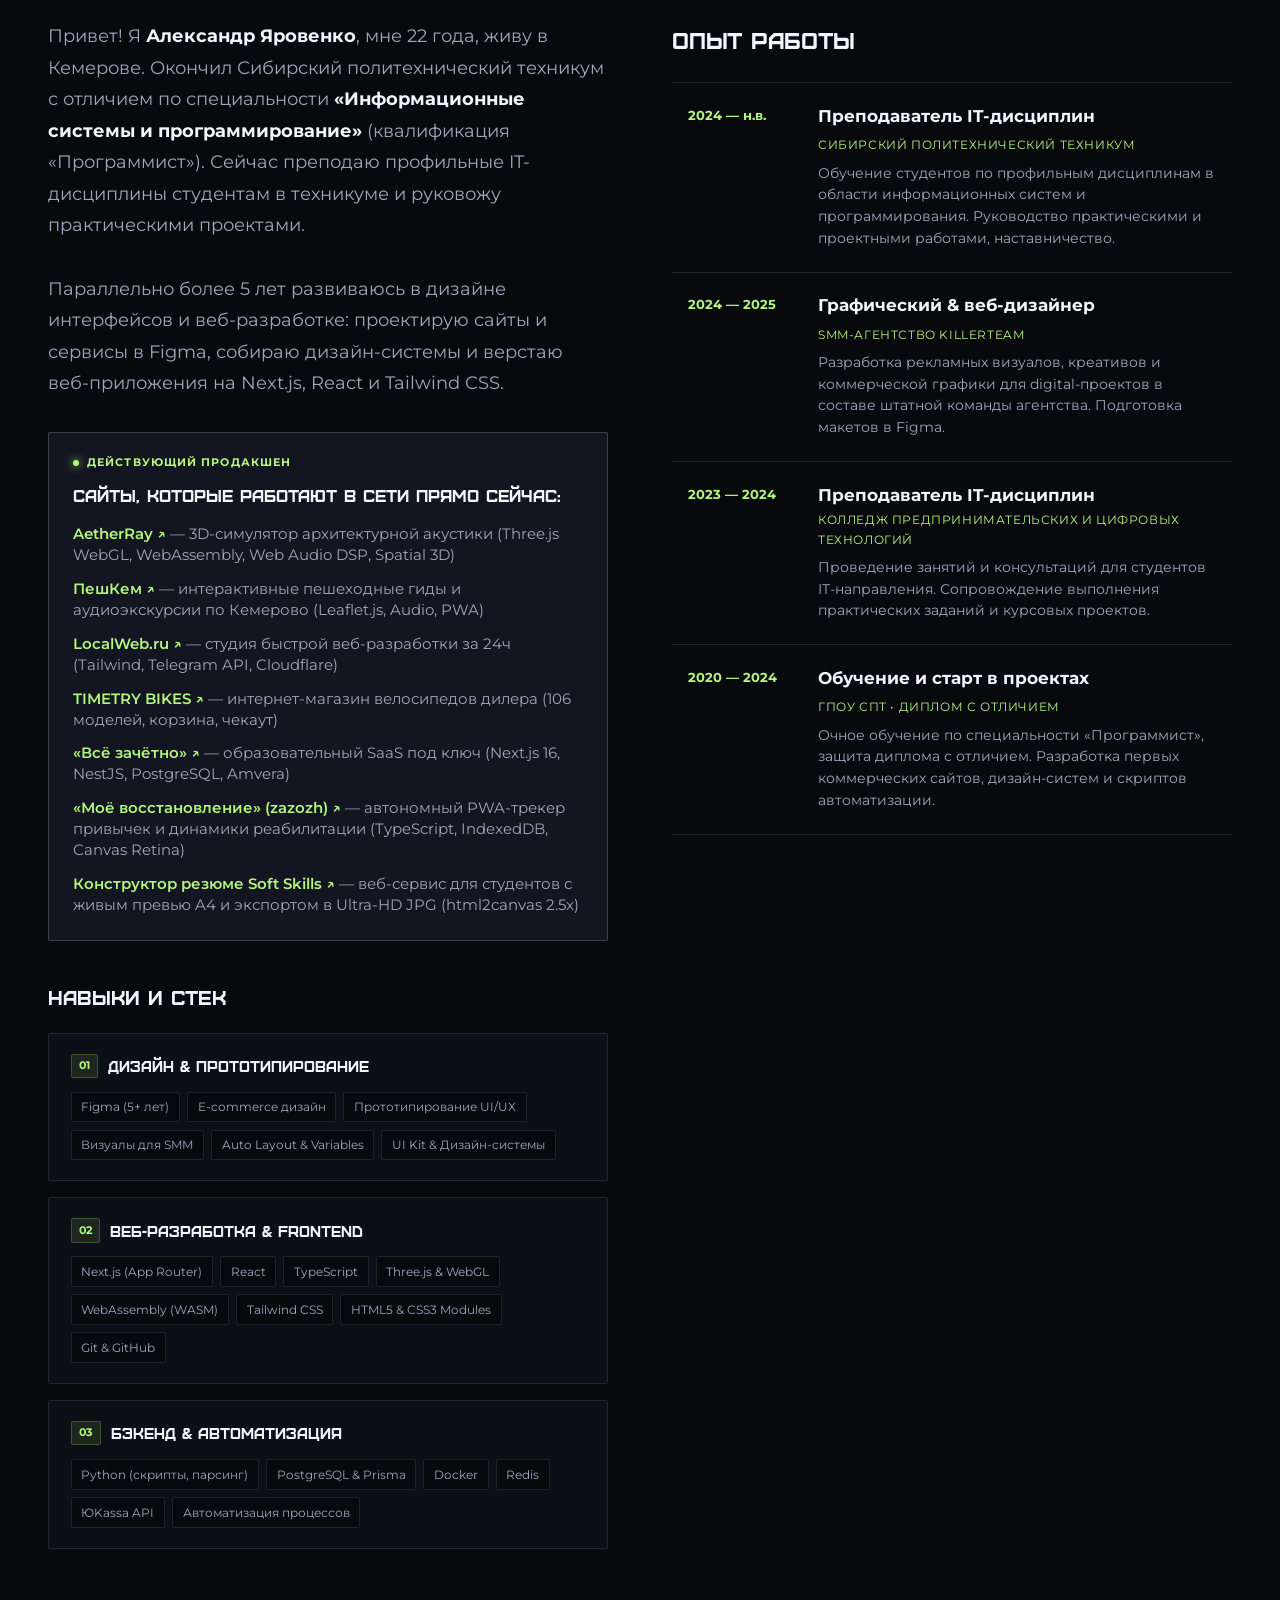
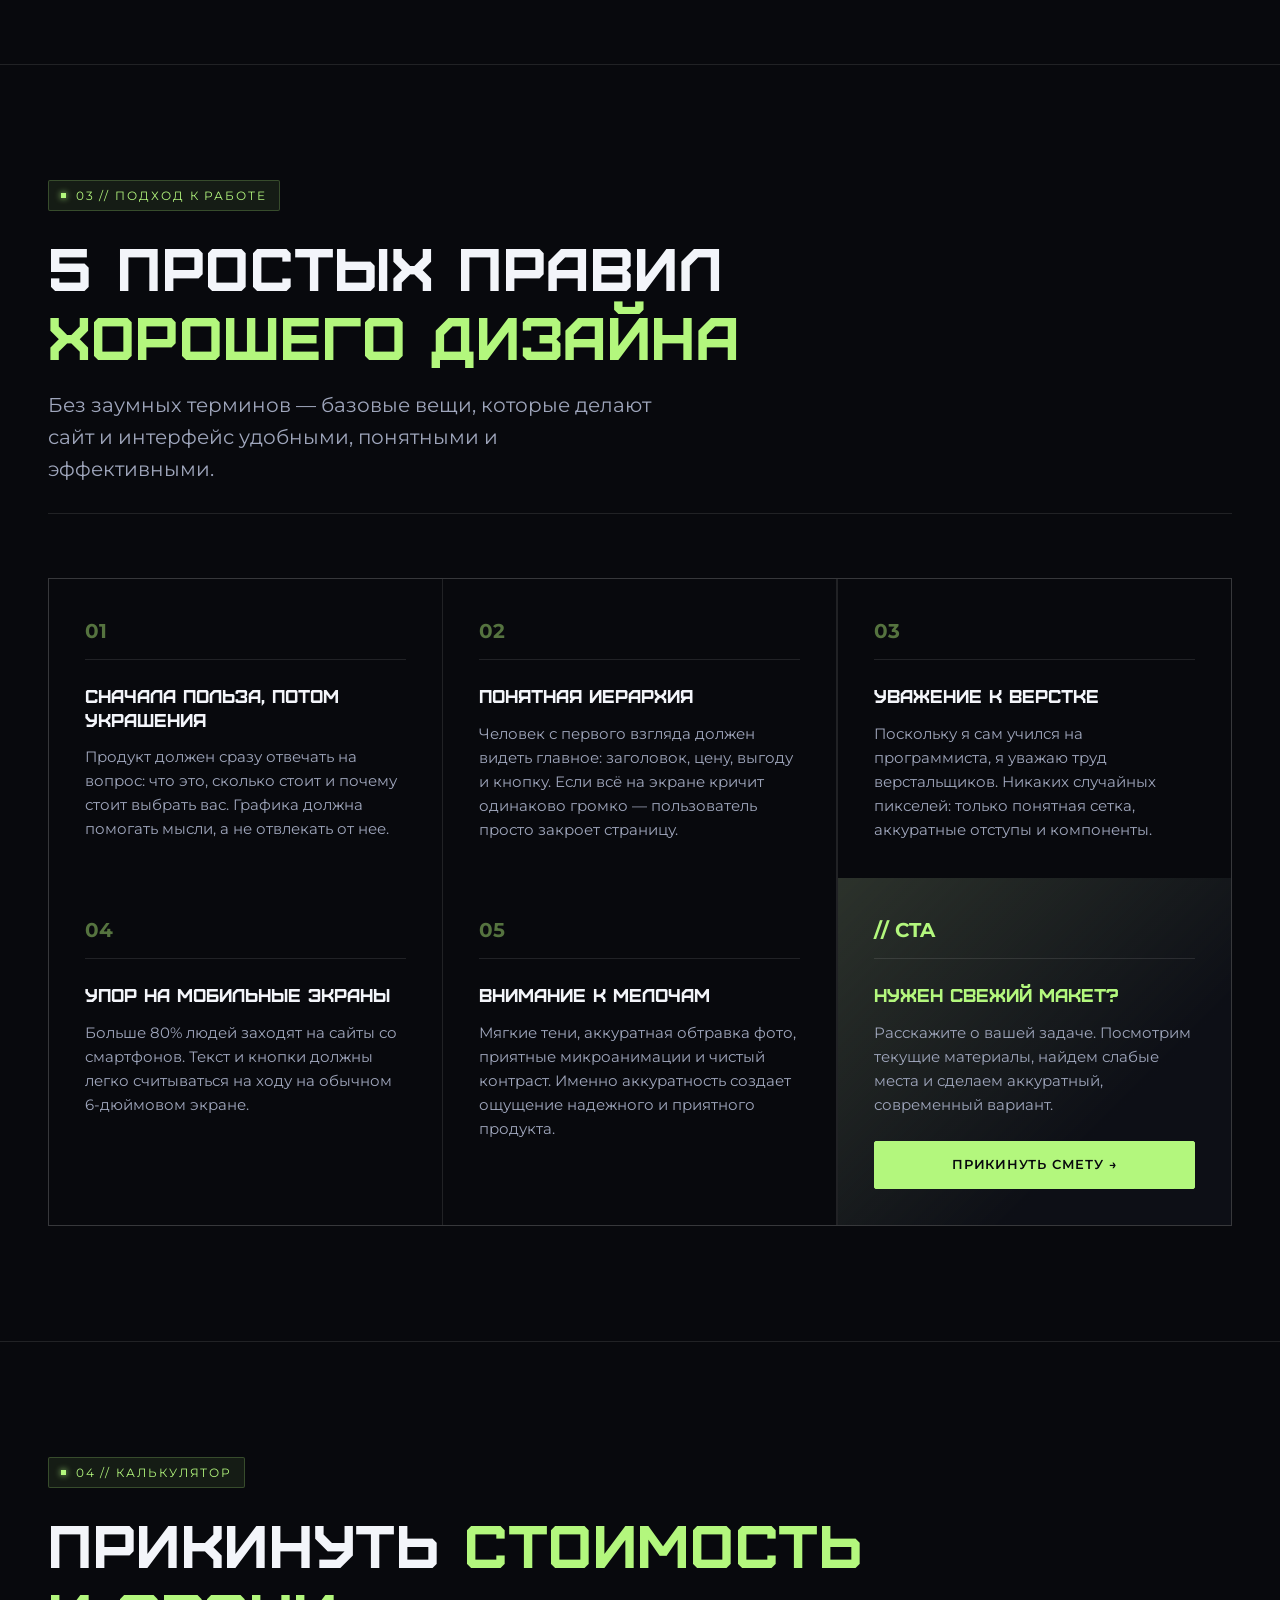
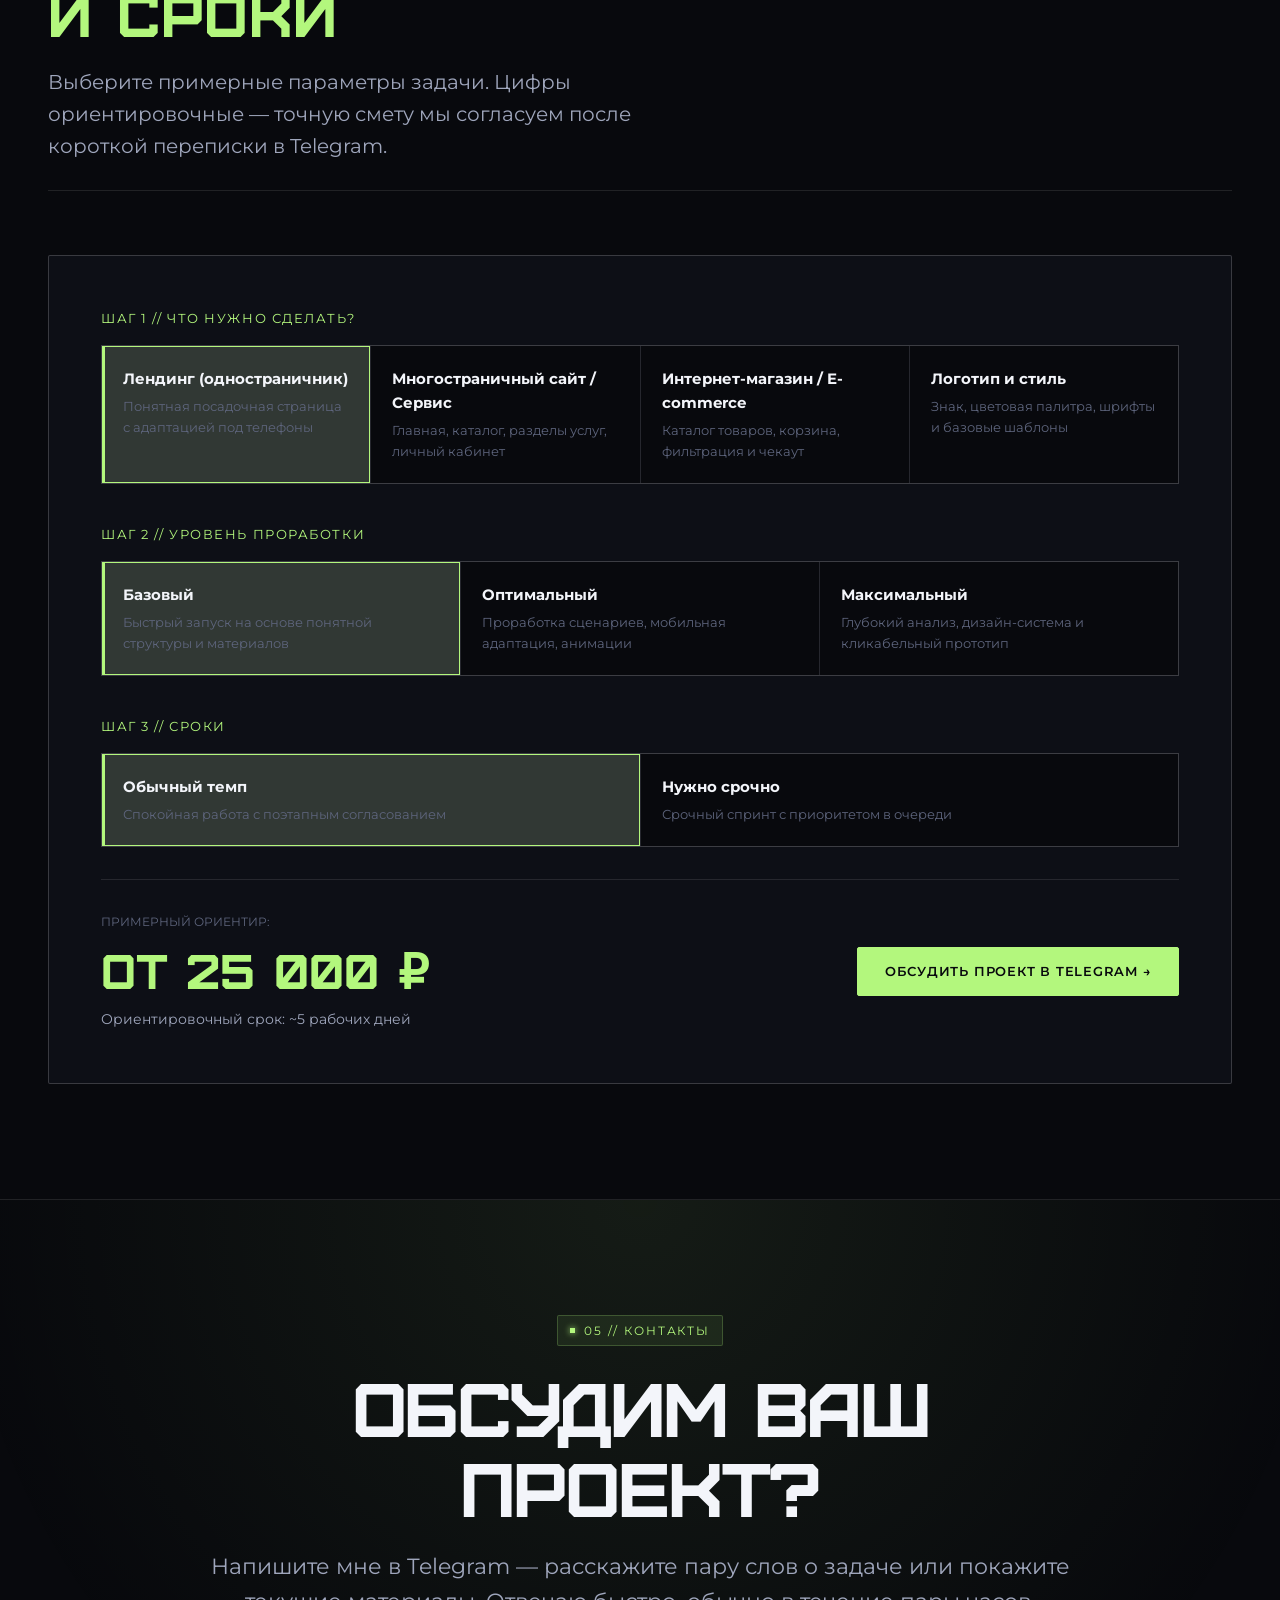
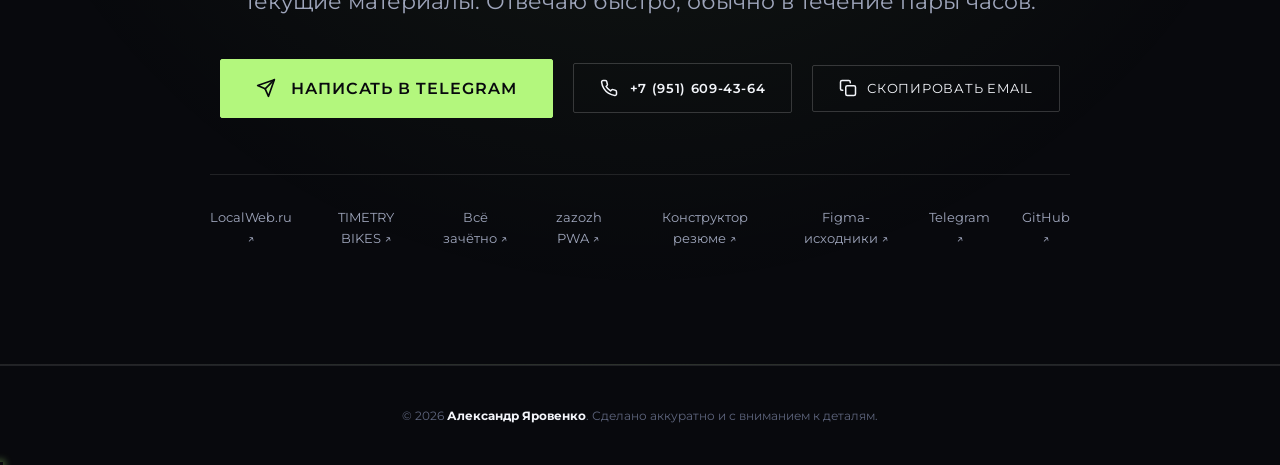
==== commit 6af0c48b: "refactor(modal): remove meta info grid (format, role, year, tools) from project modal" ====
--- a/index.html
+++ b/index.html
@@ -653,24 +653,6 @@
         <img id="modal-image" src="" alt="Изображение проекта" loading="eager">
       </div>
 
-      <div class="modal-meta-grid">
-        <div class="meta-block">
-          <span class="meta-label">Формат проекта</span>
-          <span class="meta-val" id="modal-client">—</span>
-        </div>
-        <div class="meta-block">
-          <span class="meta-label">Роль в проекте</span>
-          <span class="meta-val" id="modal-role">Дизайнер</span>
-        </div>
-        <div class="meta-block">
-          <span class="meta-label">Год</span>
-          <span class="meta-val" id="modal-year">2026</span>
-        </div>
-        <div class="meta-block">
-          <span class="meta-label">Инструменты</span>
-          <span class="meta-val" id="modal-tools">Figma, Photoshop</span>
-        </div>
-      </div>
 
       <div class="modal-content-grid">
         <div class="modal-left-body">
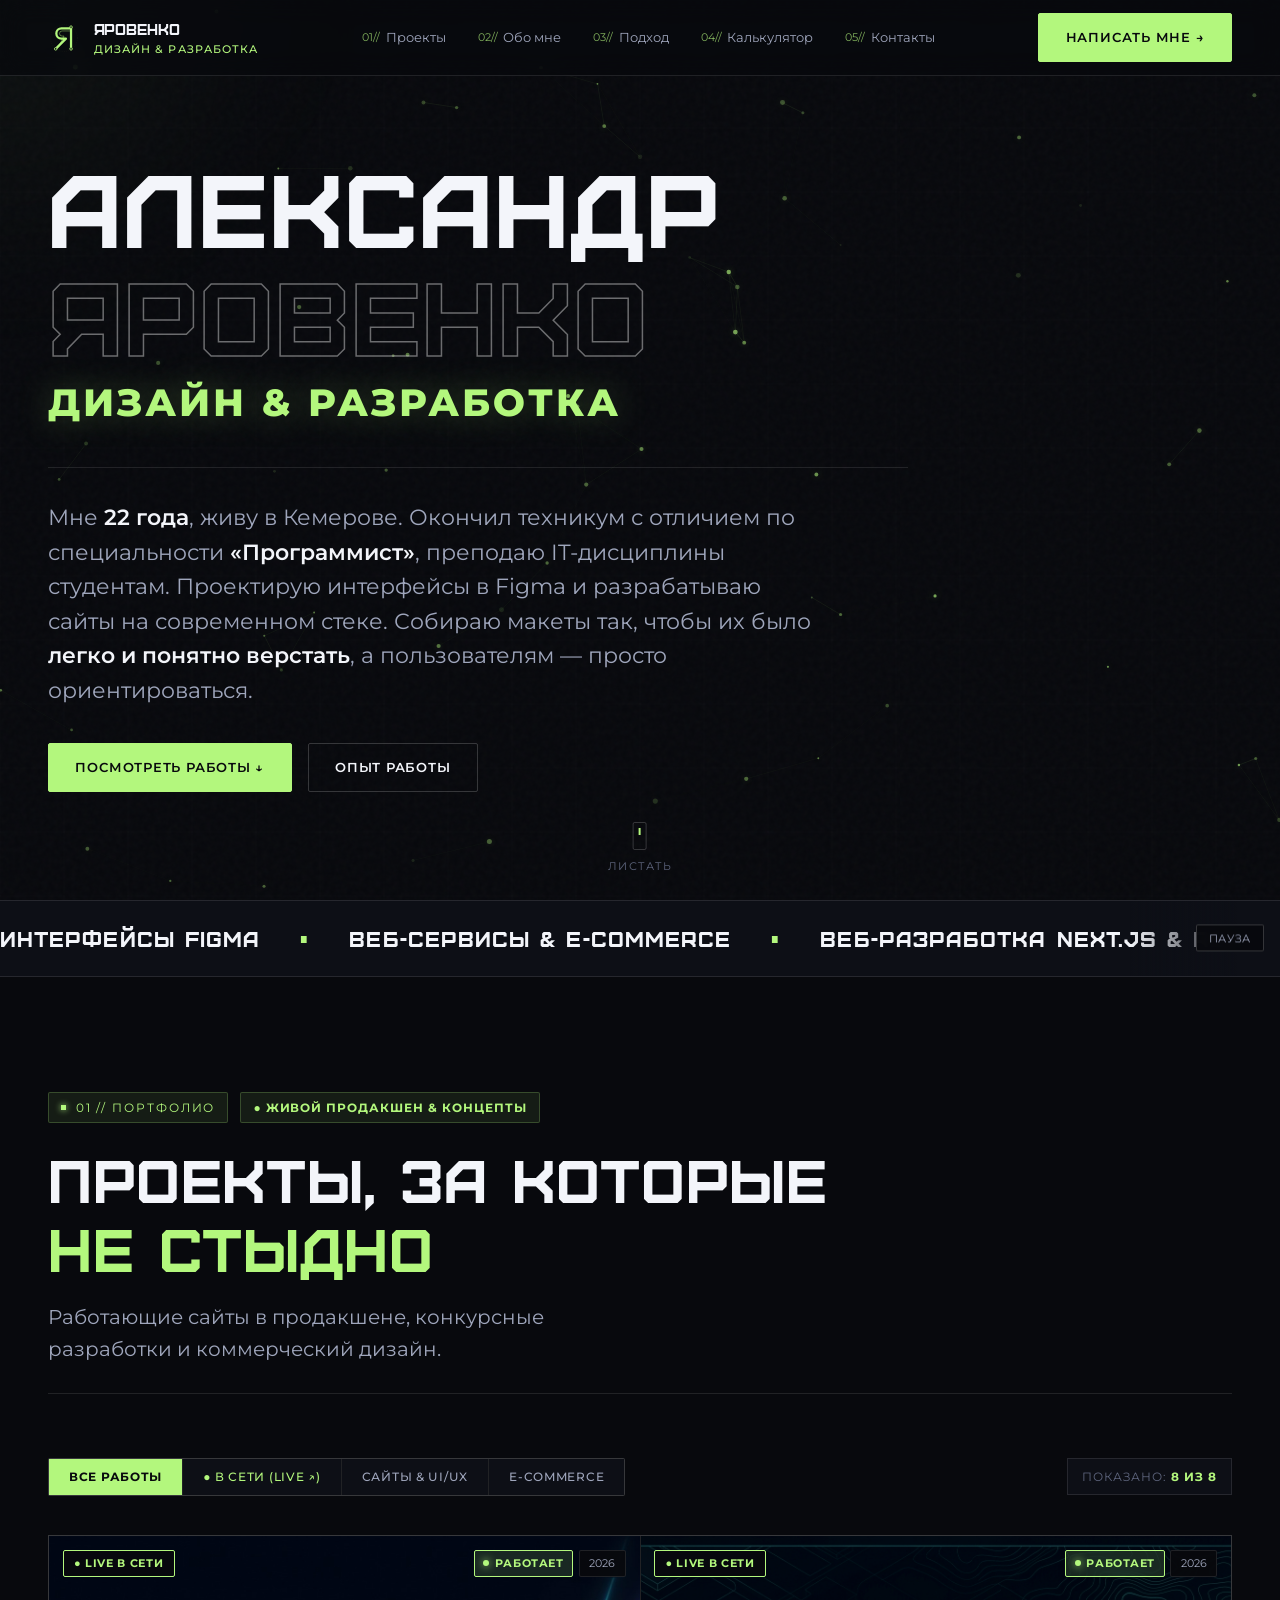
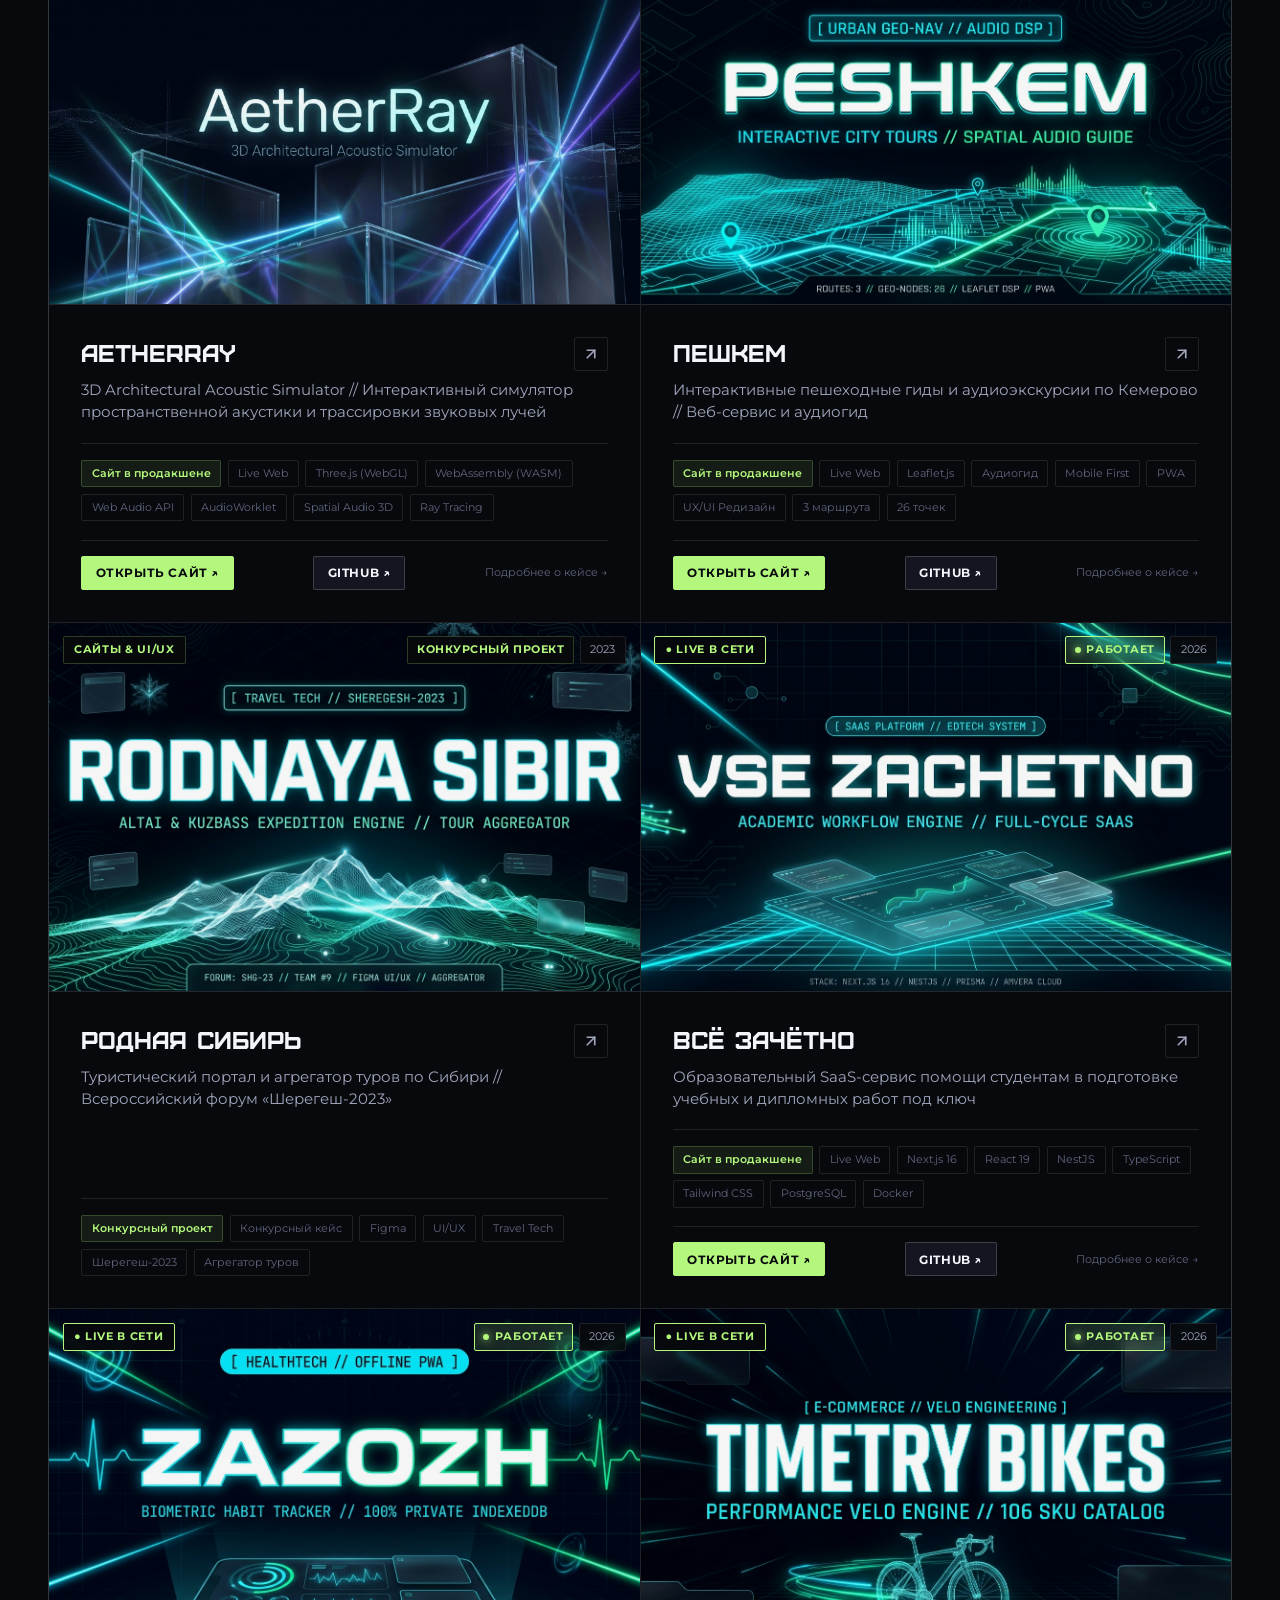
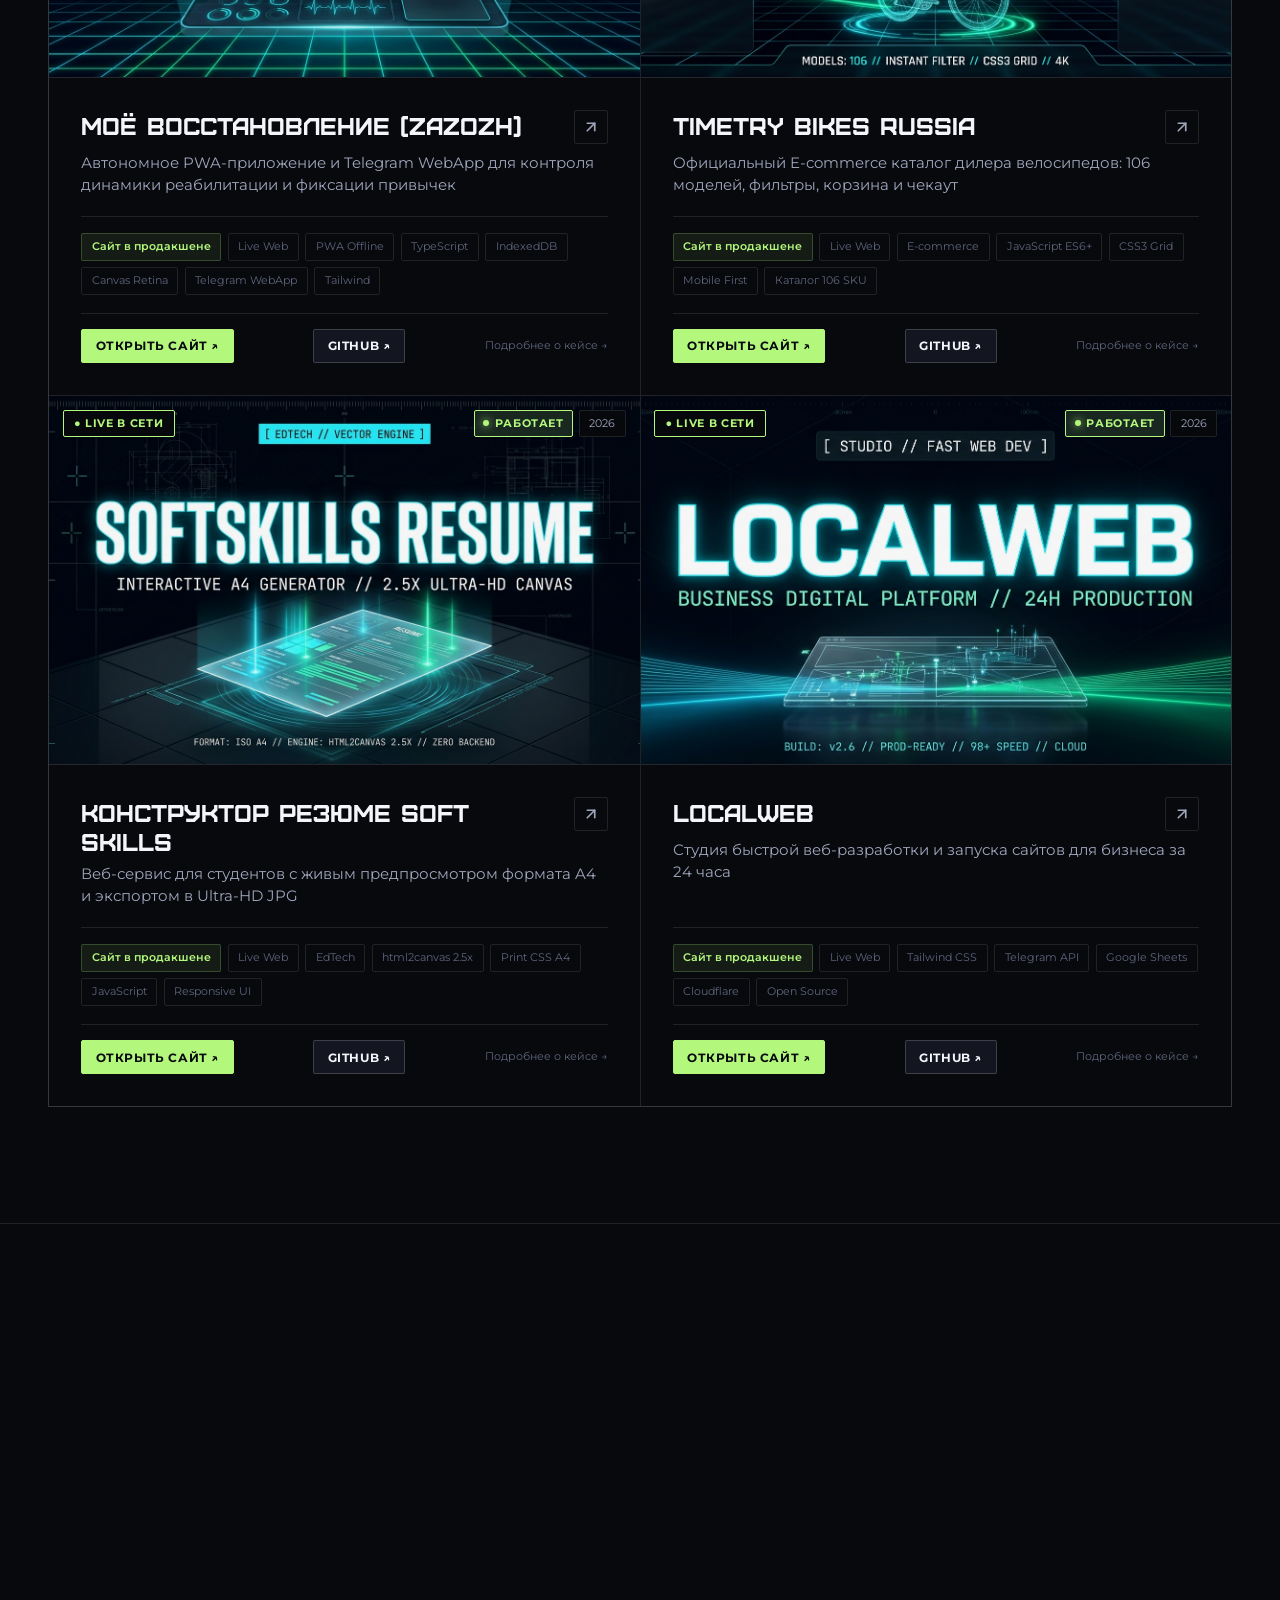
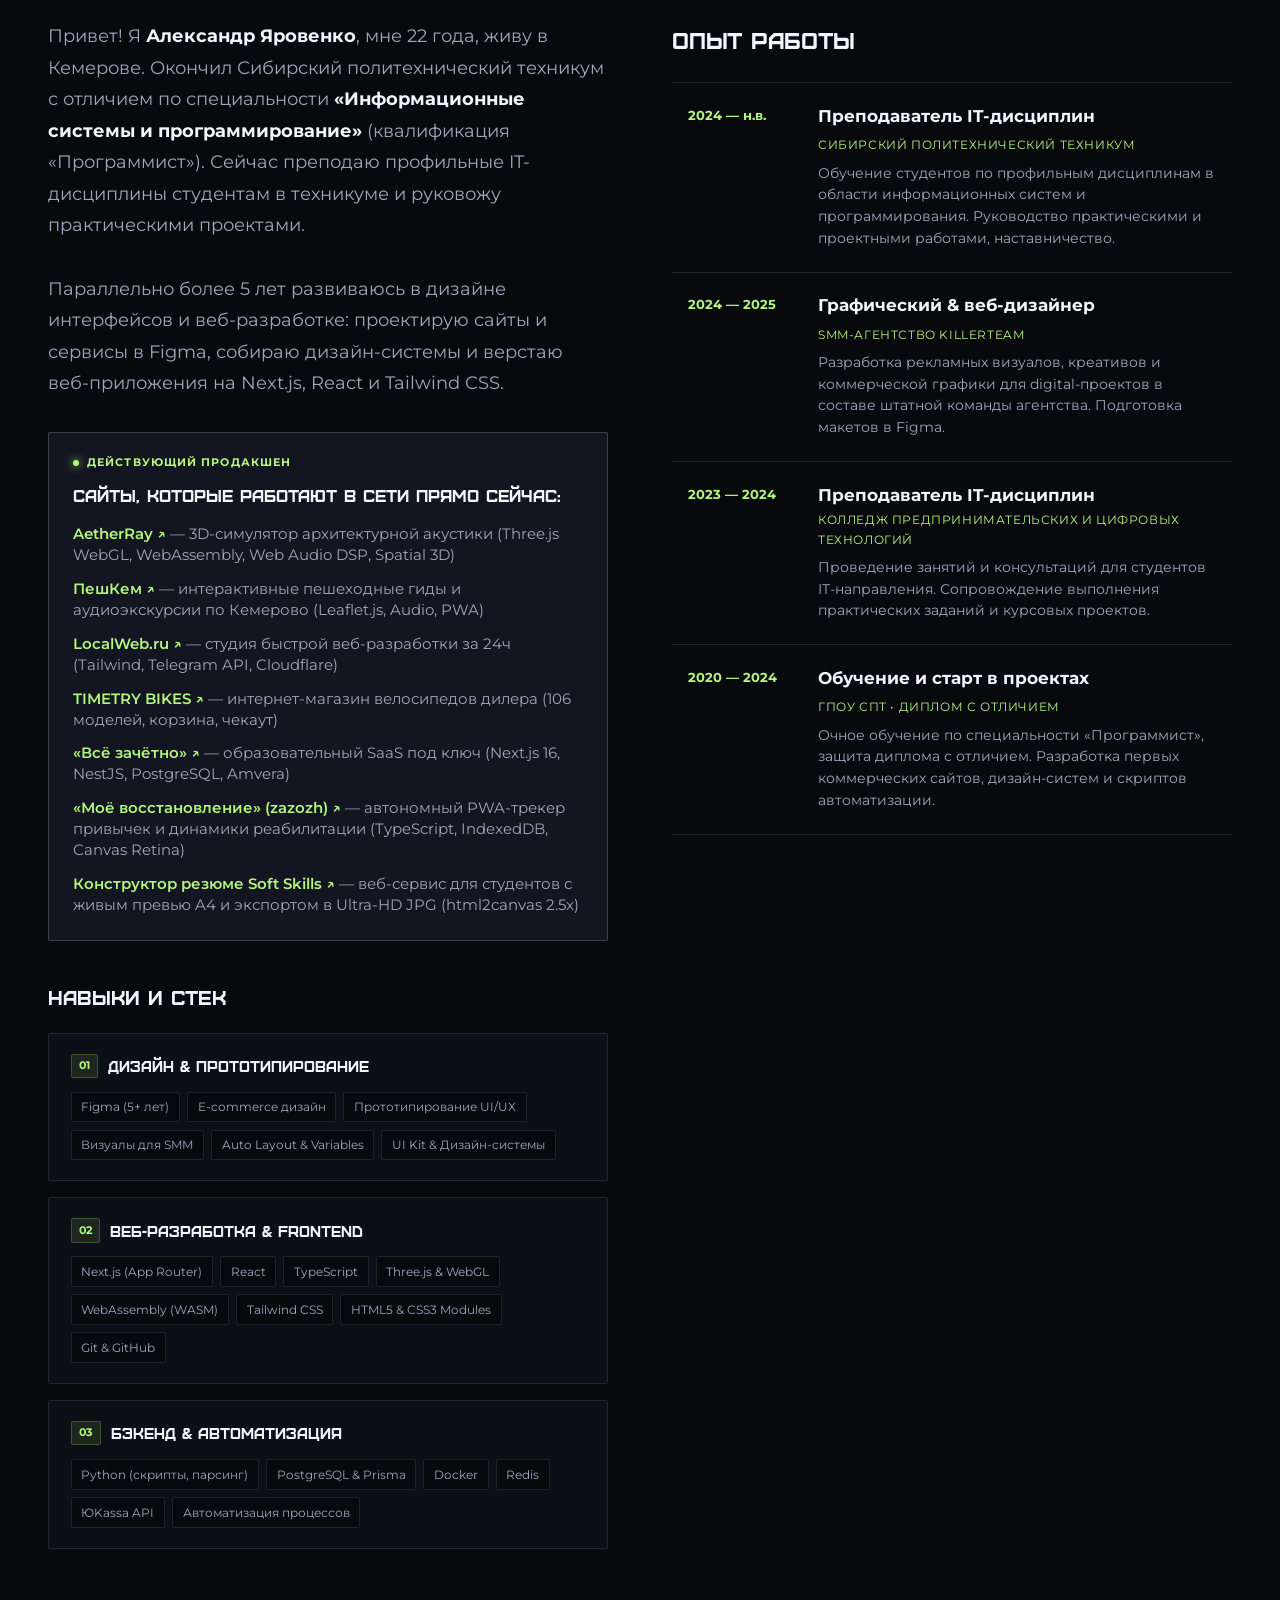
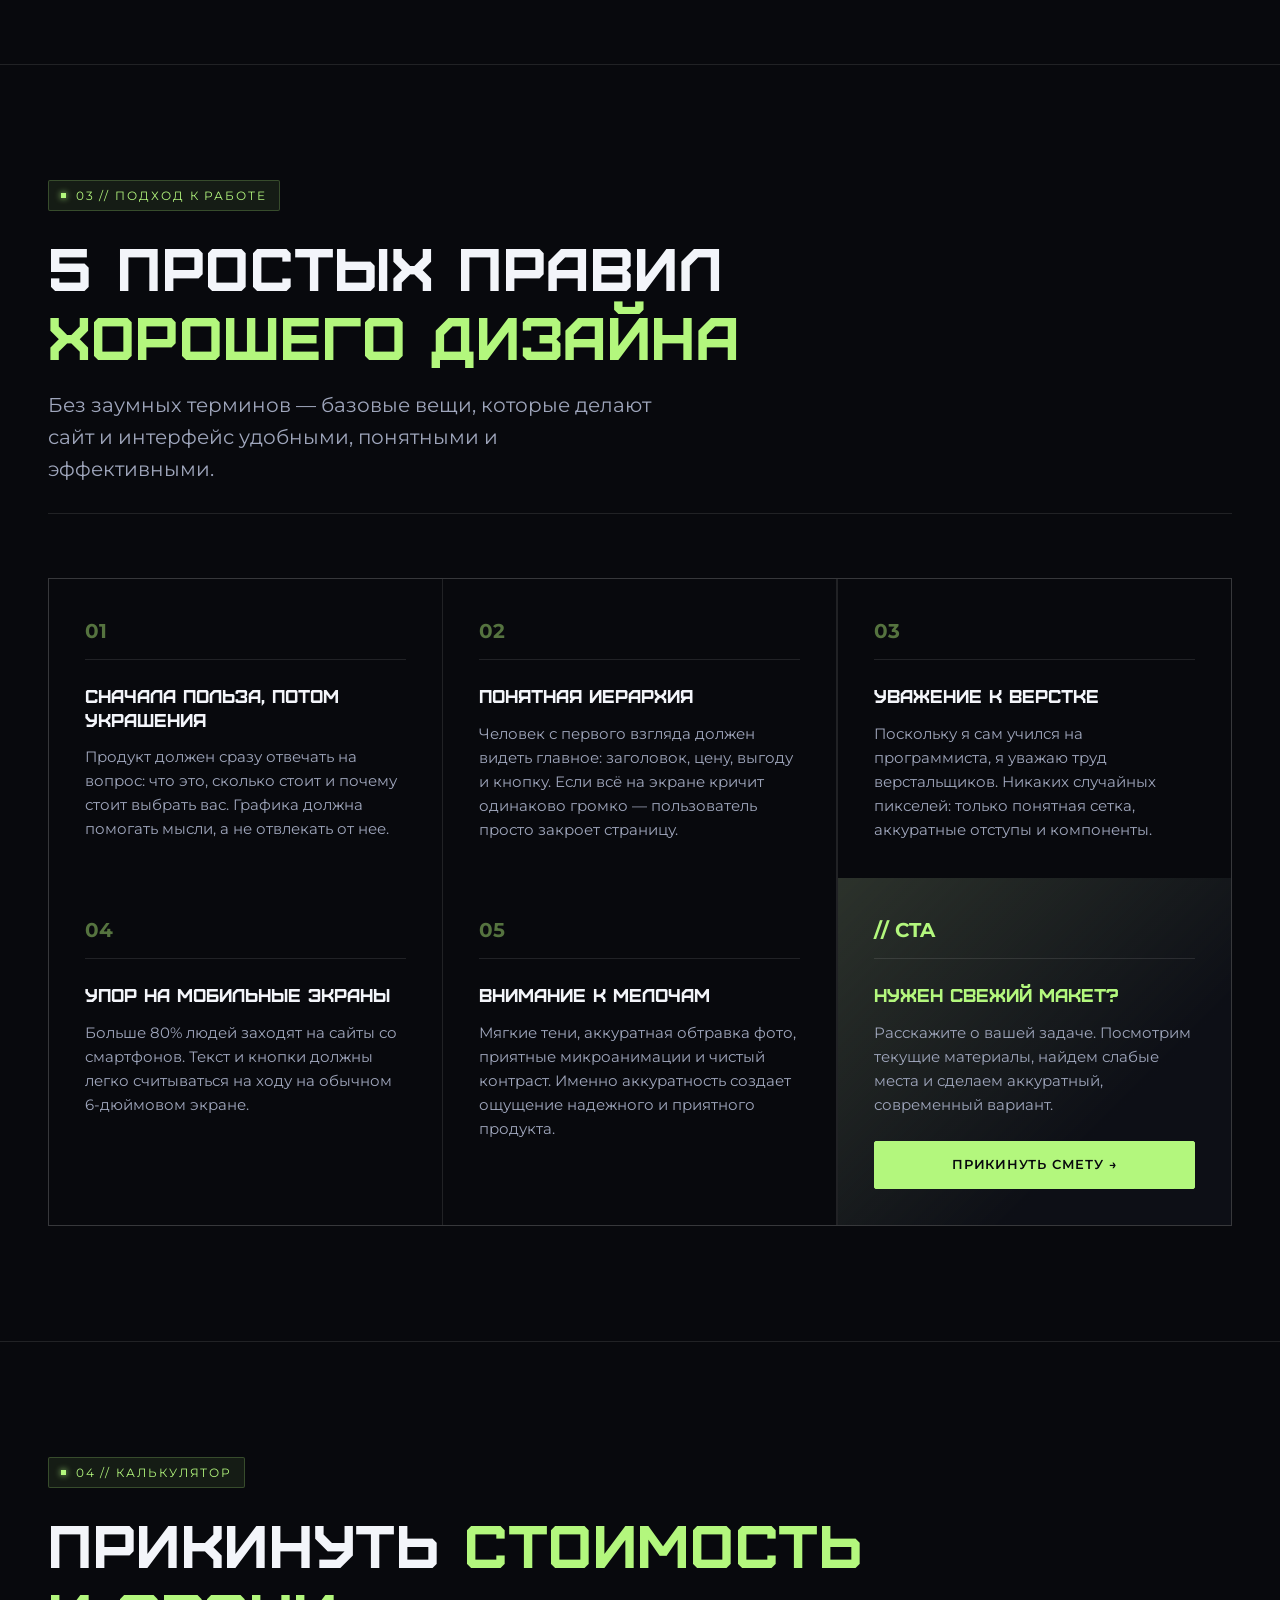
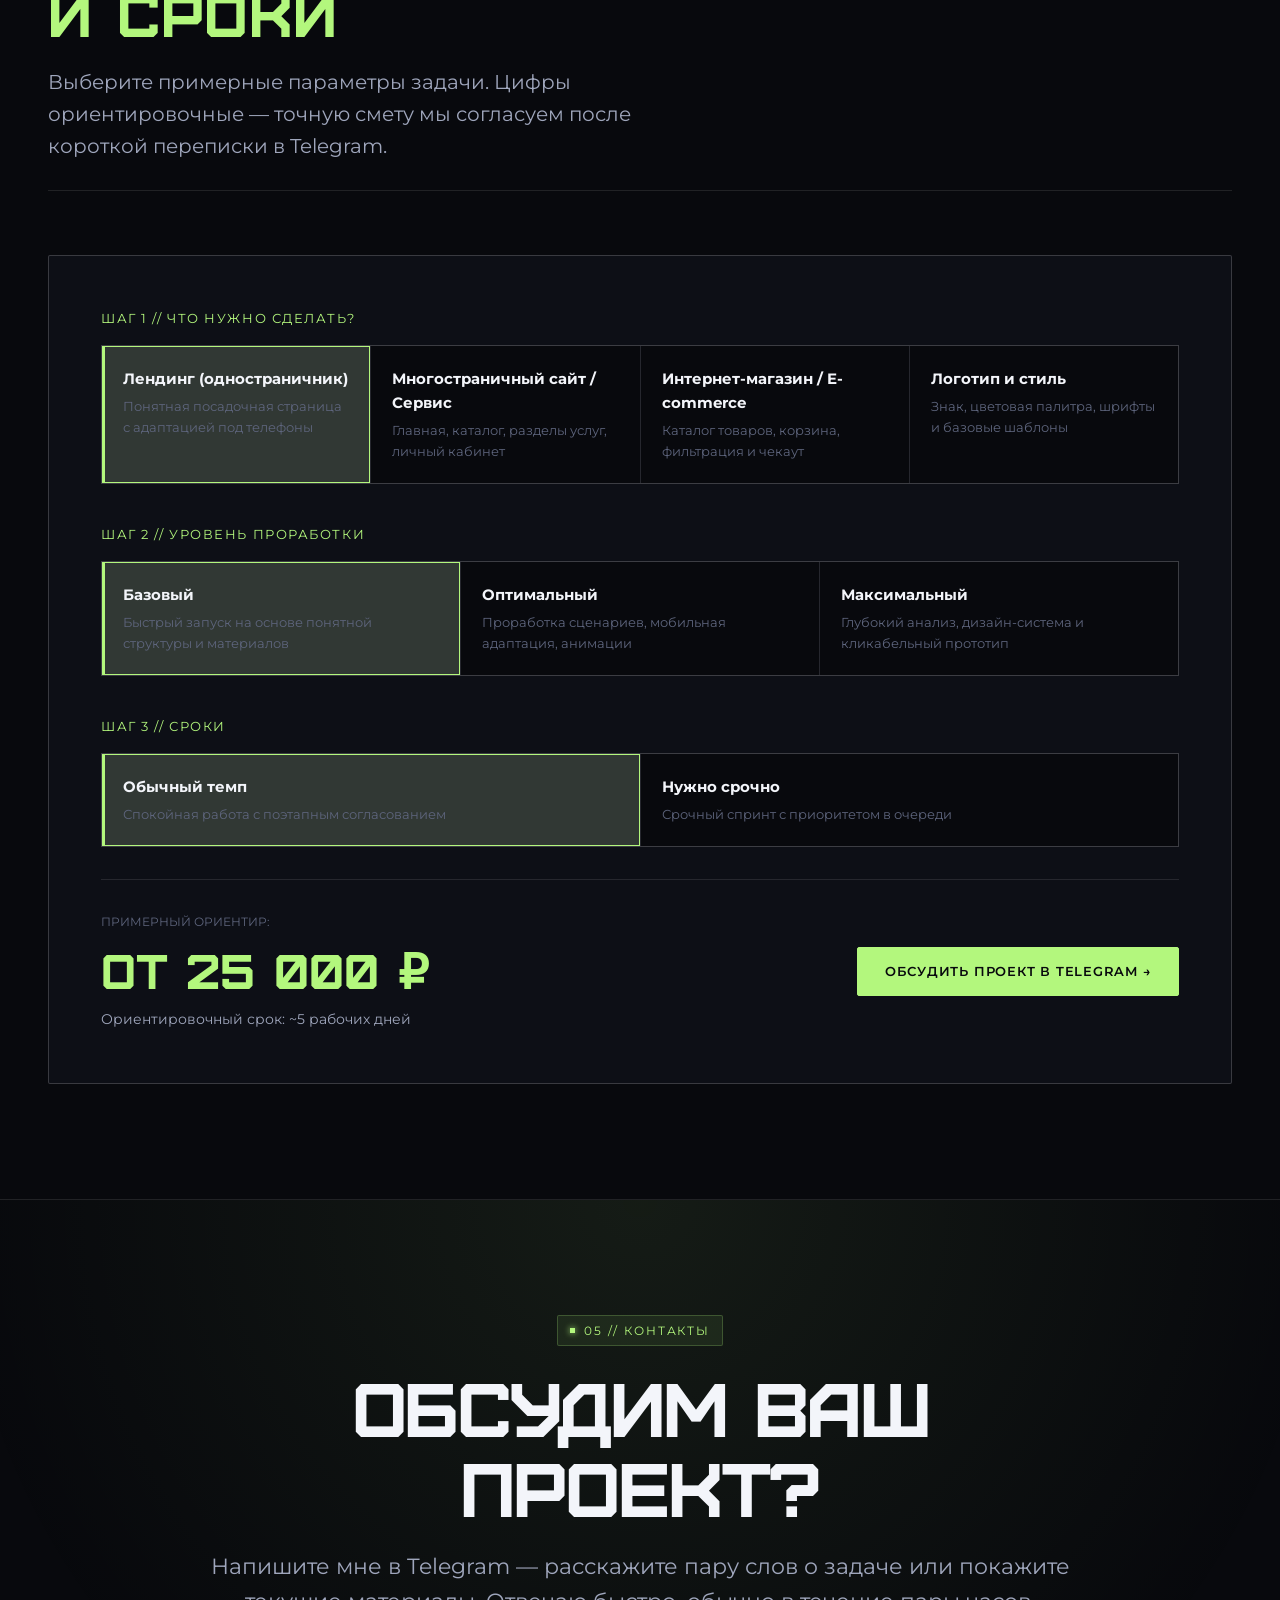
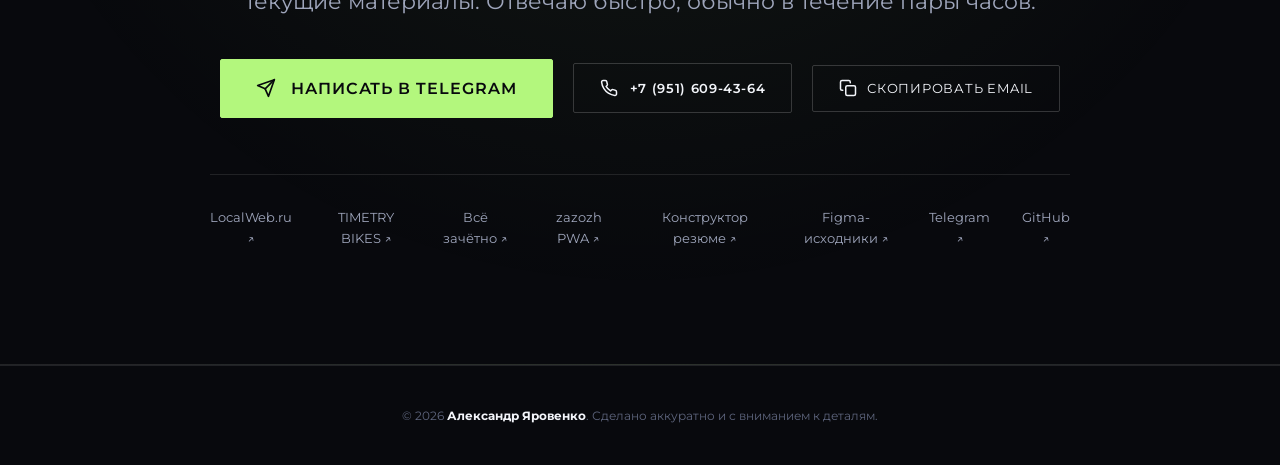
==== commit a03d3a27: "feat(covers): redesign project covers in AetherRay cybernetic style, remove custom cursor" ====
--- a/index.html
+++ b/index.html
@@ -33,10 +33,6 @@
   <canvas id="bg-canvas"></canvas>
   <div class="noise-overlay" aria-hidden="true"></div>
   <div class="ambient-glow" aria-hidden="true"></div>
-
-  <!-- Custom Cursor Elements (Top Layer capable via popover manual) -->
-  <div class="cursor-dot" id="cursor-dot" aria-hidden="true" popover="manual"></div>
-  <div class="cursor-outline" id="cursor-outline" aria-hidden="true" popover="manual"></div>
 
   <div class="page-wrapper">
 
--- a/styles/main.css
+++ b/styles/main.css
@@ -179,91 +179,6 @@
   filter: blur(80px);
   transform: translate(-50%, -50%);
   transition: transform 0.25s ease-out;
-}
-
-/* ==========================================================================
-   Custom Cursor
-   ========================================================================== */
-
-@media (pointer: fine) {
-  body.has-custom-cursor,
-  body.has-custom-cursor a,
-  body.has-custom-cursor button,
-  body.has-custom-cursor input,
-  body.has-custom-cursor label,
-  body.has-custom-cursor select,
-  body.has-custom-cursor dialog,
-  body.has-custom-cursor dialog * {
-    cursor: none !important;
-  }
-
-  /* Reset default user-agent popover styling when elevated to browser's Top Layer */
-  .cursor-dot[popover],
-  .cursor-outline[popover] {
-    margin: 0;
-    padding: 0;
-    inset: unset;
-    border: none;
-    background: transparent;
-    overflow: visible;
-  }
-
-  .cursor-dot {
-    position: fixed;
-    top: 0;
-    left: 0;
-    width: 6px;
-    height: 6px;
-    background-color: var(--accent);
-    border-radius: 0;
-    pointer-events: none;
-    z-index: 2147483647;
-    transform: translate(-50%, -50%);
-    box-shadow: 0 0 8px var(--accent);
-    transition: width 0.2s, height 0.2s, background-color 0.2s;
-  }
-
-  .cursor-outline {
-    position: fixed;
-    top: 0;
-    left: 0;
-    width: 32px;
-    height: 32px;
-    border: 1px solid rgba(179, 247, 125, 0.5);
-    border-radius: 0;
-    pointer-events: none;
-    z-index: 2147483646;
-    transform: translate(-50%, -50%);
-    transition: width 0.25s ease-out, height 0.25s ease-out, border-color 0.25s ease-out, background-color 0.25s ease-out;
-  }
-
-  .cursor-outline.hover {
-    width: 52px;
-    height: 52px;
-    border-color: var(--accent);
-    background-color: rgba(179, 247, 125, 0.06);
-  }
-
-  .cursor-outline.view-project {
-    width: 84px;
-    height: 34px;
-    background-color: var(--accent);
-    border-color: var(--accent);
-    mix-blend-mode: normal;
-  }
-
-  .cursor-outline.view-project::after {
-    content: 'СМОТРЕТЬ';
-    position: absolute;
-    top: 50%;
-    left: 50%;
-    transform: translate(-50%, -50%);
-    font-family: var(--font-mono);
-    font-size: 10px;
-    font-weight: 700;
-    color: var(--text-inverse);
-    letter-spacing: 0.05em;
-  }
 }
 
 /* ==========================================================================
